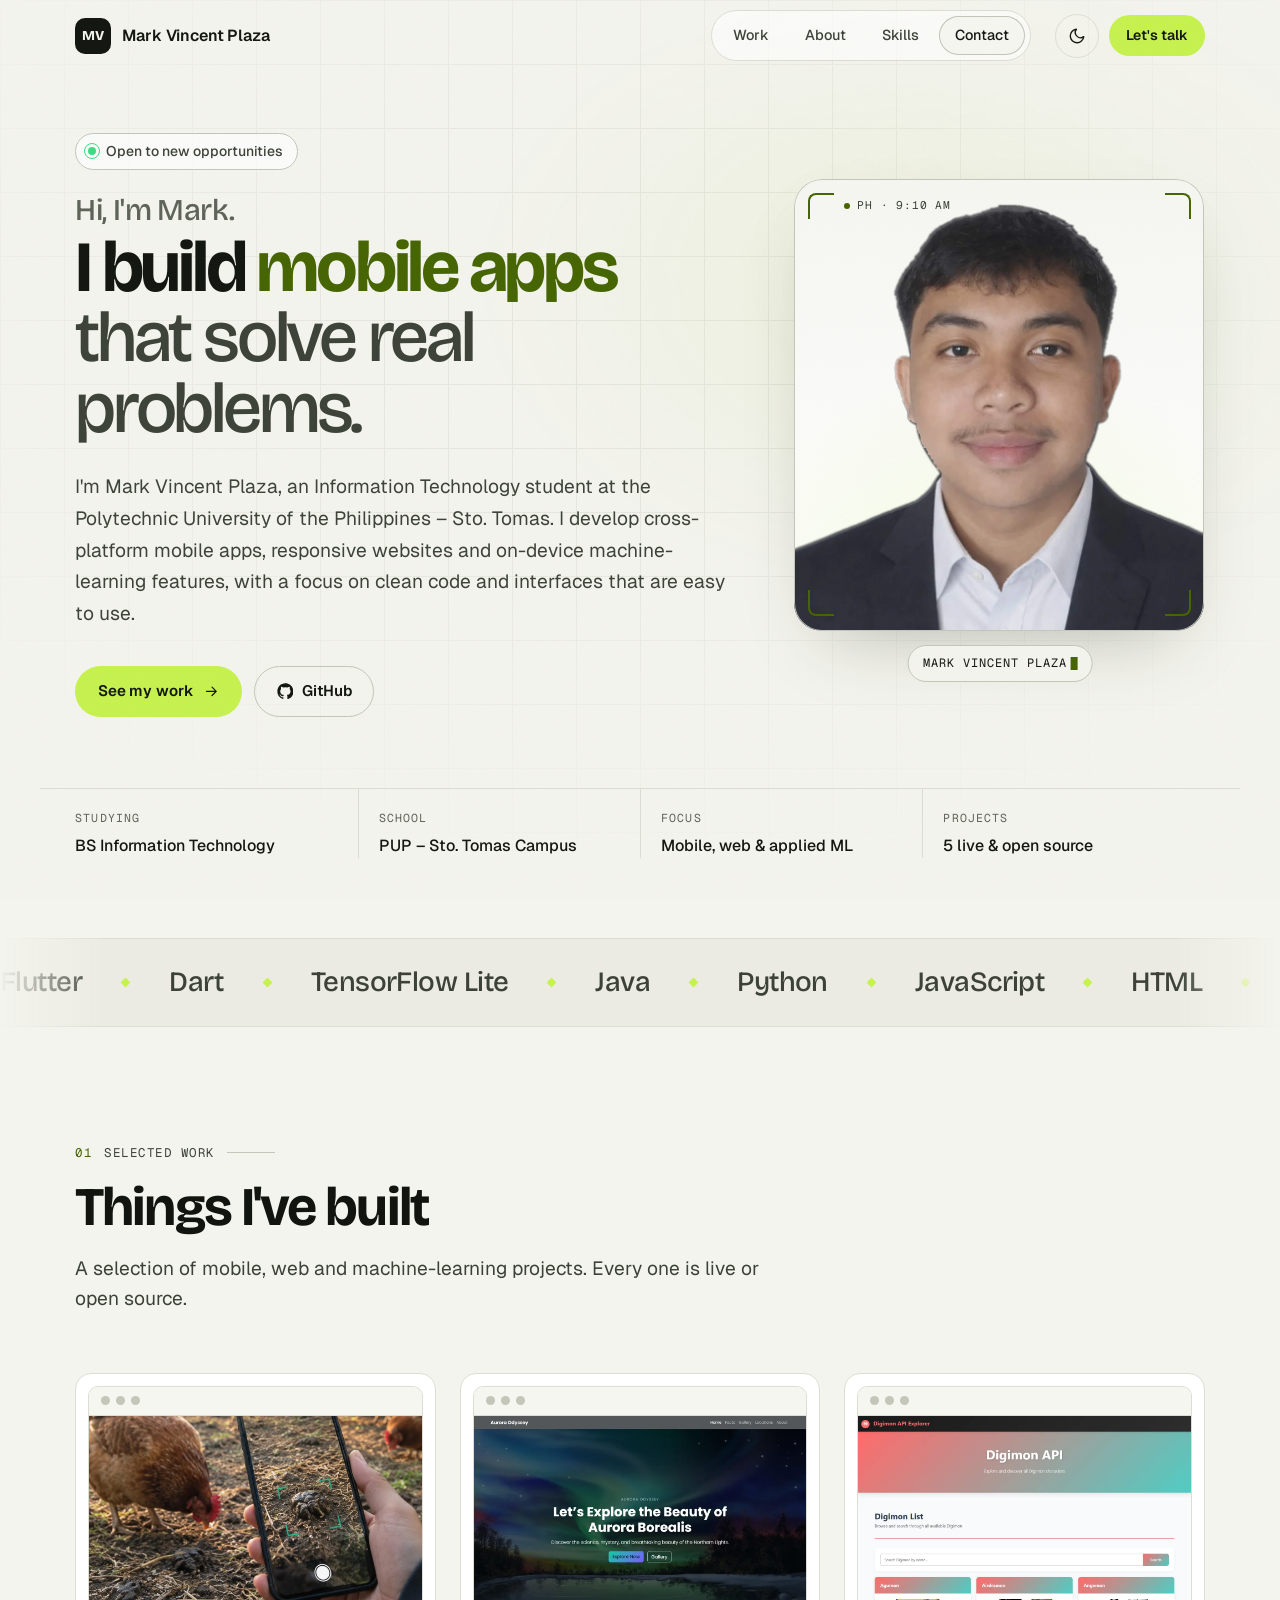
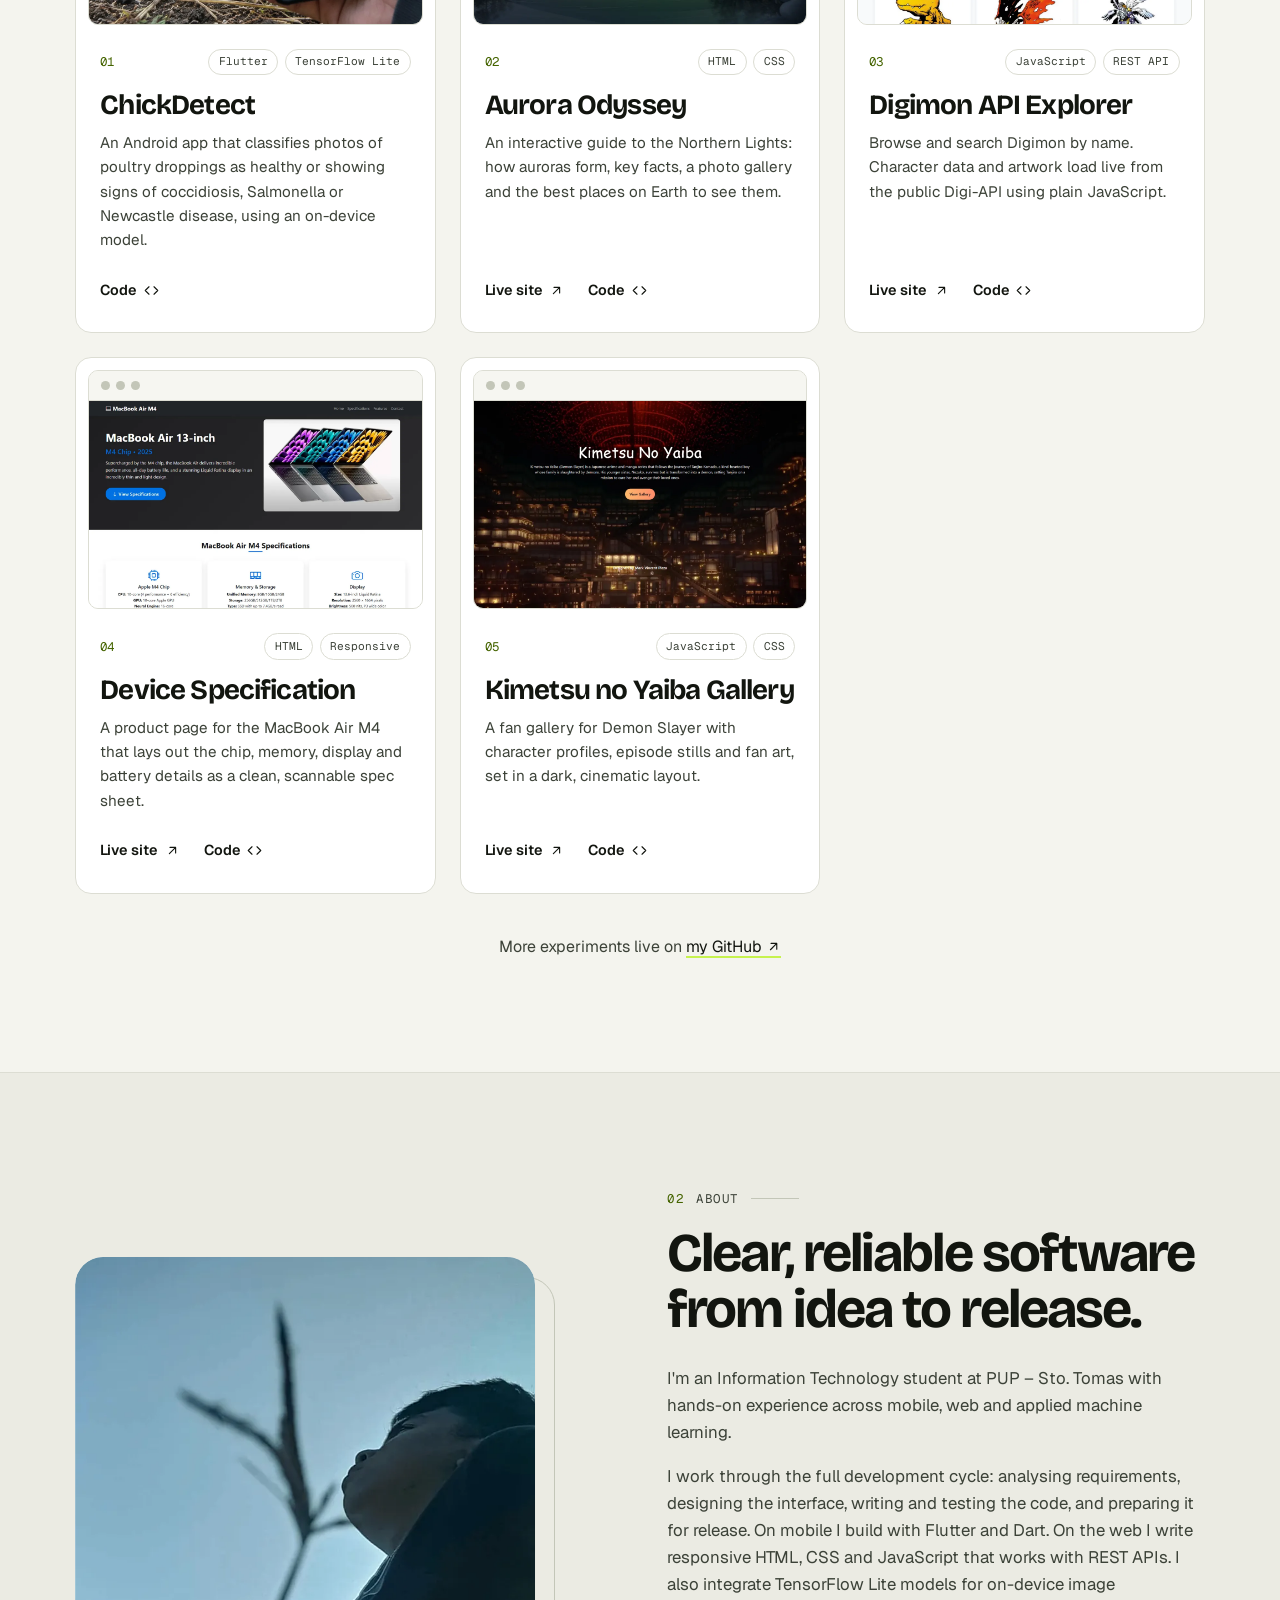
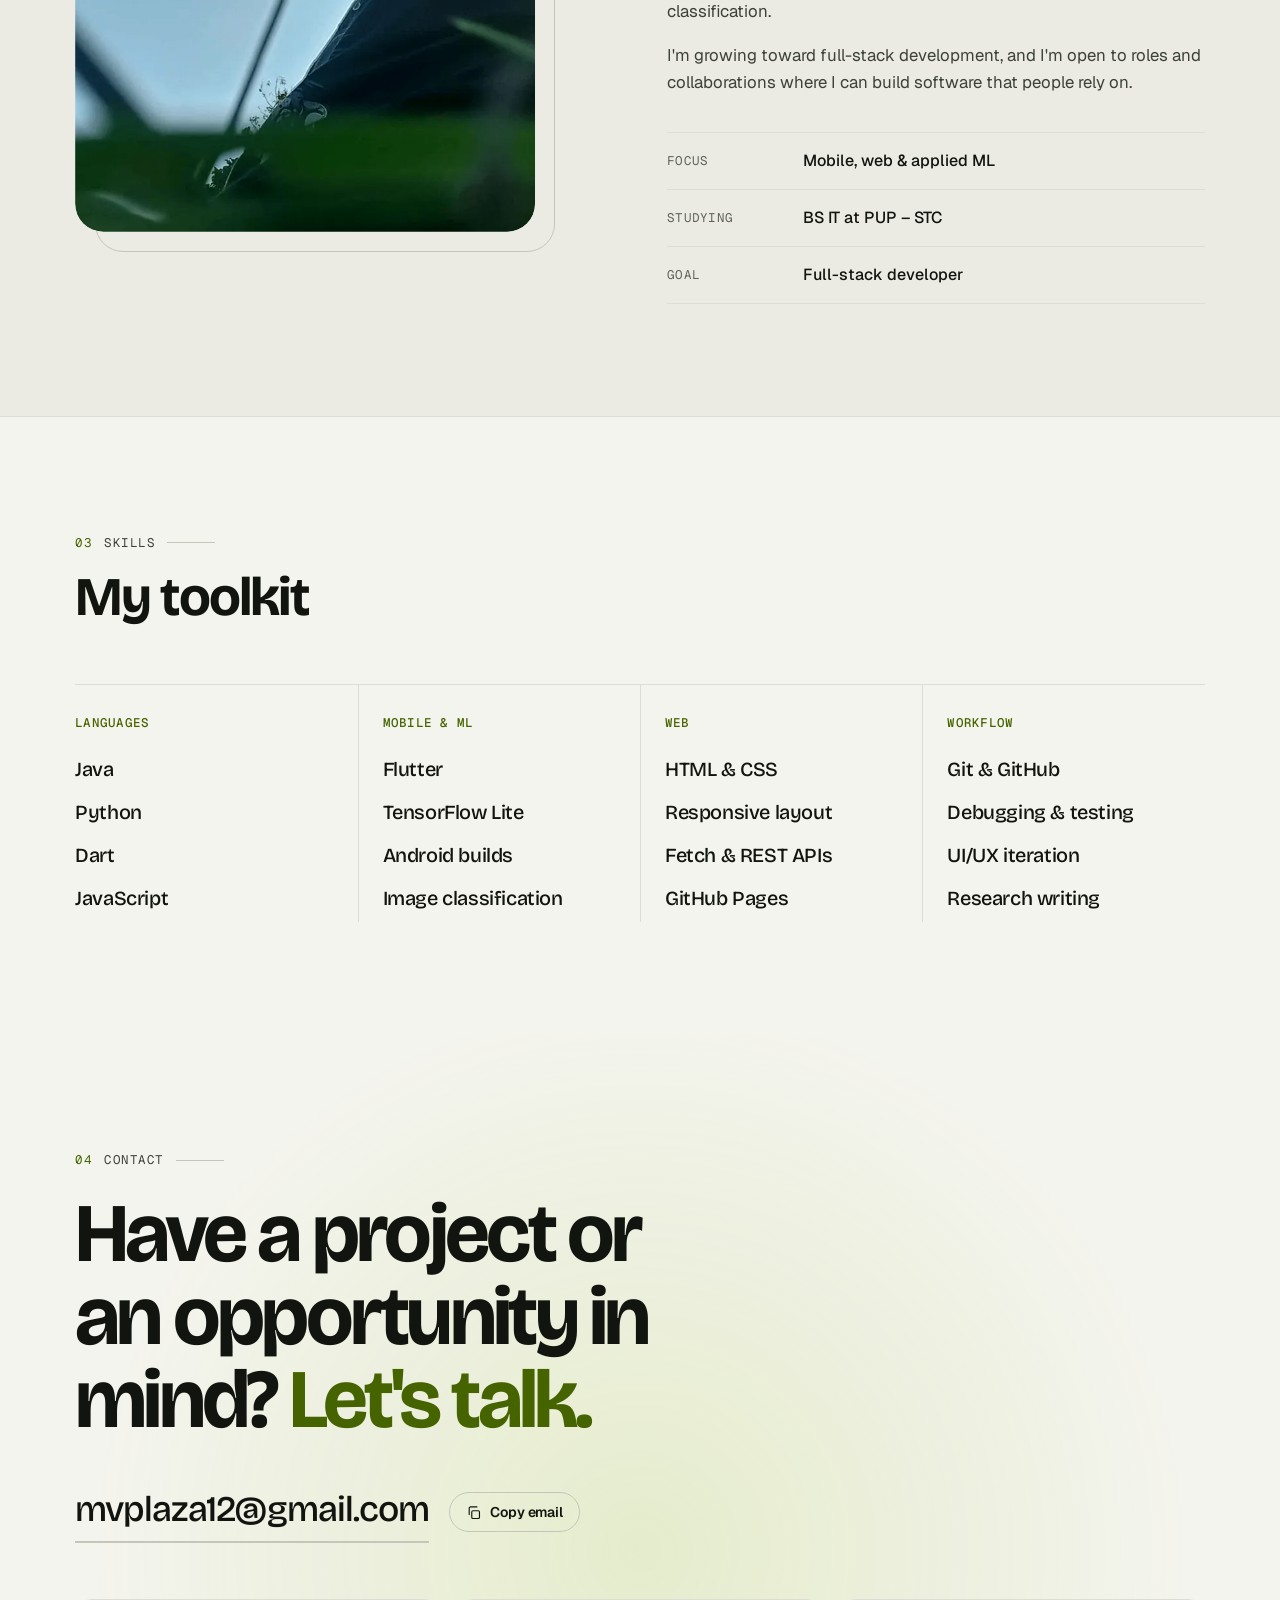
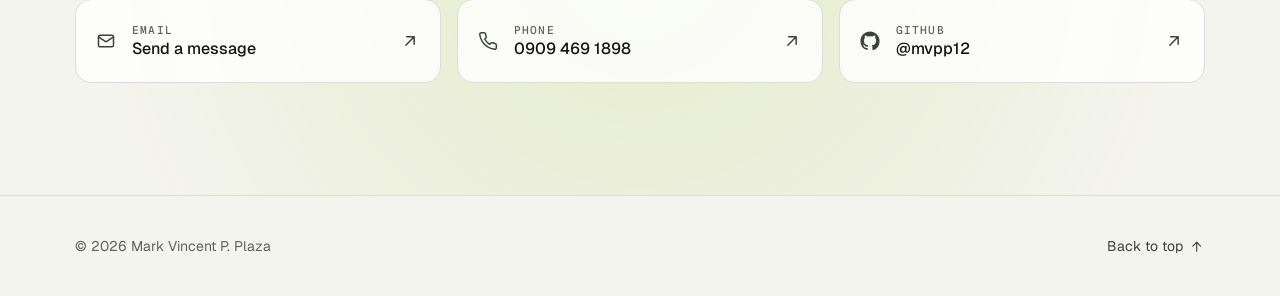
==== index.html @ 5b4738ba "Redesign portfolio: new layout, viewfinder portrait, project screenshots - Rebuild the page without " ====
<!DOCTYPE html>
<html lang="en" data-theme="dark">
<head>
    <meta charset="UTF-8">
    <meta name="viewport" content="width=device-width, initial-scale=1.0">
    <title>Mark Vincent Plaza — IT Student &amp; Developer</title>
    <meta name="description" content="Mark Vincent P. Plaza is an IT student at PUP Sto. Tomas building mobile apps, websites and on-device machine learning tools. See his projects and get in touch.">
    <meta name="theme-color" content="#0c0e0c">
    <link rel="icon" href="assets/favicon.svg" type="image/svg+xml">

    <meta property="og:type" content="website">
    <meta property="og:url" content="https://mvpp12.github.io/">
    <meta property="og:title" content="Mark Vincent Plaza — IT Student &amp; Developer">
    <meta property="og:description" content="IT student developing cross-platform mobile apps, responsive websites and on-device machine-learning features.">
    <meta property="og:image" content="https://mvpp12.github.io/assets/img/og.jpg">
    <meta name="twitter:card" content="summary_large_image">

    <script>
        // Set the theme before first paint so there is no flash.
        (function () {
            var t = null;
            try { t = localStorage.getItem('theme'); } catch (e) {}
            if (!t) t = window.matchMedia('(prefers-color-scheme: light)').matches ? 'light' : 'dark';
            document.documentElement.setAttribute('data-theme', t);
            document.documentElement.classList.add('js');
        })();
    </script>

    <link rel="preconnect" href="https://fonts.googleapis.com">
    <link rel="preconnect" href="https://fonts.gstatic.com" crossorigin>
    <link href="https://fonts.googleapis.com/css2?family=Bricolage+Grotesque:opsz,wght@12..96,500;12..96,700;12..96,800&family=Geist:wght@400;500;600&family=Geist+Mono:wght@400;500&display=swap" rel="stylesheet">
    <link rel="stylesheet" href="styles.css">
</head>
<body>

    <svg width="0" height="0" style="position:absolute" aria-hidden="true">
        <defs>
            <symbol id="i-arrow-ur" viewBox="0 0 24 24"><path d="M7 17 17 7M8 7h9v9"/></symbol>
            <symbol id="i-arrow-r" viewBox="0 0 24 24"><path d="M5 12h14M13 6l6 6-6 6"/></symbol>
            <symbol id="i-arrow-up" viewBox="0 0 24 24"><path d="M12 19V5M6 11l6-6 6 6"/></symbol>
            <symbol id="i-mail" viewBox="0 0 24 24"><rect x="3" y="5" width="18" height="14" rx="2"/><path d="m3 7 9 6 9-6"/></symbol>
            <symbol id="i-phone" viewBox="0 0 24 24"><path d="M22 16.9v3a2 2 0 0 1-2.2 2 19.8 19.8 0 0 1-8.6-3.1 19.5 19.5 0 0 1-6-6A19.8 19.8 0 0 1 2.1 4.2 2 2 0 0 1 4.1 2h3a2 2 0 0 1 2 1.7c.1 1 .4 1.9.7 2.8a2 2 0 0 1-.5 2.1L8.1 9.9a16 16 0 0 0 6 6l1.3-1.3a2 2 0 0 1 2.1-.4c.9.3 1.8.6 2.8.7a2 2 0 0 1 1.7 2z"/></symbol>
            <symbol id="i-pin" viewBox="0 0 24 24"><path d="M12 21s-7-6.2-7-11a7 7 0 0 1 14 0c0 4.8-7 11-7 11z"/><circle cx="12" cy="10" r="2.5"/></symbol>
            <symbol id="i-copy" viewBox="0 0 24 24"><rect x="9" y="9" width="12" height="12" rx="2"/><path d="M5 15V5a2 2 0 0 1 2-2h10"/></symbol>
            <symbol id="i-check" viewBox="0 0 24 24"><path d="m5 12 5 5 9-10"/></symbol>
            <symbol id="i-sun" viewBox="0 0 24 24"><circle cx="12" cy="12" r="4"/><path d="M12 2v2M12 20v2M4.9 4.9l1.4 1.4M17.7 17.7l1.4 1.4M2 12h2M20 12h2M4.9 19.1l1.4-1.4M17.7 6.3l1.4-1.4"/></symbol>
            <symbol id="i-moon" viewBox="0 0 24 24"><path d="M21 12.8A9 9 0 1 1 11.2 3a7 7 0 0 0 9.8 9.8z"/></symbol>
            <symbol id="i-code" viewBox="0 0 24 24"><path d="m8 6-6 6 6 6M16 6l6 6-6 6"/></symbol>
            <symbol id="i-github" viewBox="0 0 24 24"><path fill="currentColor" stroke="none" d="M12 .5C5.65.5.5 5.65.5 12a11.5 11.5 0 0 0 7.86 10.92c.58.1.79-.25.79-.56v-2c-3.2.7-3.87-1.37-3.87-1.37-.52-1.33-1.28-1.69-1.28-1.69-1.04-.71.08-.7.08-.7 1.15.08 1.76 1.19 1.76 1.19 1.03 1.76 2.69 1.25 3.35.96.1-.75.4-1.25.73-1.54-2.55-.29-5.24-1.28-5.24-5.68 0-1.26.45-2.28 1.19-3.09-.12-.29-.52-1.46.11-3.05 0 0 .97-.31 3.17 1.18a11 11 0 0 1 5.77 0c2.2-1.49 3.17-1.18 3.17-1.18.63 1.59.23 2.76.11 3.05.74.81 1.19 1.83 1.19 3.09 0 4.41-2.69 5.39-5.25 5.67.41.36.78 1.06.78 2.14v3.17c0 .31.21.67.8.56A11.5 11.5 0 0 0 23.5 12C23.5 5.65 18.35.5 12 .5Z"/></symbol>
        </defs>
    </svg>

    <a class="skip-link" href="#main">Skip to content</a>
    <div class="scroll-progress" aria-hidden="true"></div>

    <header class="nav" id="nav">
        <div class="nav__inner">
            <a class="brand" href="#top" aria-label="Mark Vincent Plaza, back to top">
                <span class="brand__mark">MV</span>
                <span class="brand__name">Mark Vincent Plaza</span>
            </a>

            <nav class="nav__links" aria-label="Primary">
                <a href="#work" data-nav>Work</a>
                <a href="#about" data-nav>About</a>
                <a href="#skills" data-nav>Skills</a>
                <a href="#contact" data-nav>Contact</a>
            </nav>

            <div class="nav__actions">
                <button class="icon-btn" id="theme-toggle" type="button" aria-label="Switch to light theme">
                    <svg class="ic ic--sun"><use href="#i-sun"/></svg>
                    <svg class="ic ic--moon"><use href="#i-moon"/></svg>
                </button>
                <a class="btn btn--small btn--accent nav__cta" href="#contact">Let's talk</a>
                <button class="icon-btn menu-btn" id="menu-btn" type="button" aria-label="Open menu" aria-expanded="false" aria-controls="mobile-menu">
                    <span class="menu-btn__bar"></span>
                    <span class="menu-btn__bar"></span>
                </button>
            </div>
        </div>
    </header>

    <div class="mobile-menu" id="mobile-menu" hidden>
        <nav aria-label="Mobile">
            <a href="#work"><span>01</span>Work</a>
            <a href="#about"><span>02</span>About</a>
            <a href="#skills"><span>03</span>Skills</a>
            <a href="#contact"><span>04</span>Contact</a>
        </nav>
        <a class="mobile-menu__mail" href="mailto:mvplaza12@gmail.com">mvplaza12@gmail.com</a>
    </div>

    <main id="main">

        <!-- HERO -->
        <section class="hero" id="top">
            <div class="container hero__grid">
                <div class="hero__copy">
                    <p class="status reveal">
                        <span class="status__dot" aria-hidden="true"></span>
                        Open to new opportunities
                    </p>

                    <h1 class="hero__title reveal">
                        <span class="hero__hello">Hi, I'm Mark.</span>
                        I build
                        <span class="rotator">
                            <span class="rotator__word is-active">mobile apps</span>
                            <span class="rotator__word" aria-hidden="true">websites</span>
                            <span class="rotator__word" aria-hidden="true">on-device&nbsp;ML</span>
                        </span>
                        <span class="hero__tail">that solve real problems.</span>
                    </h1>

                    <p class="hero__lead reveal">
                        I'm Mark Vincent Plaza, an Information Technology student at the Polytechnic University of the
                        Philippines – Sto. Tomas. I develop cross-platform mobile apps, responsive websites and on-device
                        machine-learning features, with a focus on clean code and interfaces that are easy to use.
                    </p>

                    <div class="hero__ctas reveal">
                        <a class="btn btn--accent" href="#work">
                            See my work
                            <svg class="ic"><use href="#i-arrow-r"/></svg>
                        </a>
                        <a class="btn btn--ghost" href="https://github.com/mvpp12" target="_blank" rel="noopener">
                            <svg class="ic"><use href="#i-github"/></svg>
                            GitHub
                        </a>
                    </div>
                </div>

                <figure class="stage" id="stage">
                    <div class="viewfinder">
                        <div class="viewfinder__reveal">
                            <img src="assets/img/portrait-cutout.webp" width="900" height="979"
                                 alt="Portrait of Mark Vincent Plaza in a dark suit" fetchpriority="high">
                        </div>
                        <span class="viewfinder__scan" aria-hidden="true"></span>
                        <span class="viewfinder__hud" aria-hidden="true"><i></i>PH · <time id="local-time">--:--</time></span>
                    </div>
                    <span class="bracket bracket--tl" aria-hidden="true"></span>
                    <span class="bracket bracket--tr" aria-hidden="true"></span>
                    <span class="bracket bracket--bl" aria-hidden="true"></span>
                    <span class="bracket bracket--br" aria-hidden="true"></span>
                    <figcaption class="viewfinder__label">
                        <span class="viewfinder__name">Mark Vincent Plaza</span><i aria-hidden="true"></i>
                    </figcaption>
                </figure>
            </div>

            <dl class="container hero__facts reveal">
                <div><dt>Studying</dt><dd>BS Information Technology</dd></div>
                <div><dt>School</dt><dd>PUP – Sto. Tomas Campus</dd></div>
                <div><dt>Focus</dt><dd>Mobile, web &amp; applied ML</dd></div>
                <div><dt>Projects</dt><dd>5 live &amp; open source</dd></div>
            </dl>
        </section>

        <!-- MARQUEE -->
        <div class="marquee" role="region" aria-label="Technologies I work with">
            <div class="marquee__track">
                <ul>
                    <li>Flutter</li><li>Dart</li><li>TensorFlow Lite</li><li>Java</li><li>Python</li>
                    <li>JavaScript</li><li>HTML</li><li>CSS</li><li>REST APIs</li><li>Git</li><li>Android</li>
                </ul>
                <ul aria-hidden="true">
                    <li>Flutter</li><li>Dart</li><li>TensorFlow Lite</li><li>Java</li><li>Python</li>
                    <li>JavaScript</li><li>HTML</li><li>CSS</li><li>REST APIs</li><li>Git</li><li>Android</li>
                </ul>
            </div>
        </div>

        <!-- WORK -->
        <section class="section" id="work">
            <div class="container">
                <header class="section__head reveal">
                    <p class="eyebrow"><span>01</span> Selected work</p>
                    <h2 class="section__title">Things I've built</h2>
                    <p class="section__sub">A selection of mobile, web and machine-learning projects. Every one is live or open source.</p>
                </header>

                <div class="projects">
                    <article class="project reveal spotlight">
                        <a class="project__media" href="https://github.com/mvpp12/ChickDetect" target="_blank" rel="noopener" tabindex="-1" aria-hidden="true">
                            <span class="browser-bar"><i></i><i></i><i></i></span>
                            <img src="assets/img/chickdetect.webp" width="1200" height="750" loading="lazy" alt="">
                        </a>
                        <div class="project__body">
                            <div class="project__top">
                                <span class="project__num">01</span>
                                <ul class="tags tags--quiet"><li>Flutter</li><li>TensorFlow Lite</li></ul>
                            </div>
                            <h3 class="project__title">ChickDetect</h3>
                            <p>An Android app that classifies photos of poultry droppings as healthy or showing signs of coccidiosis, Salmonella or Newcastle disease, using an on-device model.</p>
                            <div class="project__links">
                                <a href="https://github.com/mvpp12/ChickDetect" target="_blank" rel="noopener">Code <svg class="ic"><use href="#i-code"/></svg></a>
                            </div>
                        </div>
                    </article>

                    <article class="project reveal spotlight">
                        <a class="project__media" href="https://mvpp12.github.io/Northern-Lights.github.io/" target="_blank" rel="noopener" tabindex="-1" aria-hidden="true">
                            <span class="browser-bar"><i></i><i></i><i></i></span>
                            <img src="assets/img/aurora.webp" width="1200" height="750" loading="lazy" alt="">
                        </a>
                        <div class="project__body">
                            <div class="project__top">
                                <span class="project__num">02</span>
                                <ul class="tags tags--quiet"><li>HTML</li><li>CSS</li></ul>
                            </div>
                            <h3 class="project__title">Aurora Odyssey</h3>
                            <p>An interactive guide to the Northern Lights: how auroras form, key facts, a photo gallery and the best places on Earth to see them.</p>
                            <div class="project__links">
                                <a href="https://mvpp12.github.io/Northern-Lights.github.io/" target="_blank" rel="noopener">Live site <svg class="ic"><use href="#i-arrow-ur"/></svg></a>
                                <a href="https://github.com/mvpp12/Northern-Lights.github.io" target="_blank" rel="noopener">Code <svg class="ic"><use href="#i-code"/></svg></a>
                            </div>
                        </div>
                    </article>

                    <article class="project reveal spotlight">
                        <a class="project__media" href="https://mvpp12.github.io/DigimonAPI/" target="_blank" rel="noopener" tabindex="-1" aria-hidden="true">
                            <span class="browser-bar"><i></i><i></i><i></i></span>
                            <img src="assets/img/digimon.webp" width="1200" height="750" loading="lazy" alt="">
                        </a>
                        <div class="project__body">
                            <div class="project__top">
                                <span class="project__num">03</span>
                                <ul class="tags tags--quiet"><li>JavaScript</li><li>REST API</li></ul>
                            </div>
                            <h3 class="project__title">Digimon API Explorer</h3>
                            <p>Browse and search Digimon by name. Character data and artwork load live from the public Digi-API using plain JavaScript.</p>
                            <div class="project__links">
                                <a href="https://mvpp12.github.io/DigimonAPI/" target="_blank" rel="noopener">Live site <svg class="ic"><use href="#i-arrow-ur"/></svg></a>
                                <a href="https://github.com/mvpp12/DigimonAPI" target="_blank" rel="noopener">Code <svg class="ic"><use href="#i-code"/></svg></a>
                            </div>
                        </div>
                    </article>

                    <article class="project reveal spotlight">
                        <a class="project__media" href="https://mvpp12.github.io/Device-Specification.github.io/" target="_blank" rel="noopener" tabindex="-1" aria-hidden="true">
                            <span class="browser-bar"><i></i><i></i><i></i></span>
                            <img src="assets/img/device.webp" width="1200" height="750" loading="lazy" alt="">
                        </a>
                        <div class="project__body">
                            <div class="project__top">
                                <span class="project__num">04</span>
                                <ul class="tags tags--quiet"><li>HTML</li><li>Responsive</li></ul>
                            </div>
                            <h3 class="project__title">Device Specification</h3>
                            <p>A product page for the MacBook Air M4 that lays out the chip, memory, display and battery details as a clean, scannable spec sheet.</p>
                            <div class="project__links">
                                <a href="https://mvpp12.github.io/Device-Specification.github.io/" target="_blank" rel="noopener">Live site <svg class="ic"><use href="#i-arrow-ur"/></svg></a>
                                <a href="https://github.com/mvpp12/Device-Specification.github.io" target="_blank" rel="noopener">Code <svg class="ic"><use href="#i-code"/></svg></a>
                            </div>
                        </div>
                    </article>

                    <article class="project reveal spotlight">
                        <a class="project__media" href="https://mvpp12.github.io/Kimetsu-No-Yoiba-Gallery/" target="_blank" rel="noopener" tabindex="-1" aria-hidden="true">
                            <span class="browser-bar"><i></i><i></i><i></i></span>
                            <img src="assets/img/kimetsu.webp" width="1200" height="750" loading="lazy" alt="">
                        </a>
                        <div class="project__body">
                            <div class="project__top">
                                <span class="project__num">05</span>
                                <ul class="tags tags--quiet"><li>JavaScript</li><li>CSS</li></ul>
                            </div>
                            <h3 class="project__title">Kimetsu no Yaiba Gallery</h3>
                            <p>A fan gallery for Demon Slayer with character profiles, episode stills and fan art, set in a dark, cinematic layout.</p>
                            <div class="project__links">
                                <a href="https://mvpp12.github.io/Kimetsu-No-Yoiba-Gallery/" target="_blank" rel="noopener">Live site <svg class="ic"><use href="#i-arrow-ur"/></svg></a>
                                <a href="https://github.com/mvpp12/Kimetsu-No-Yoiba-Gallery" target="_blank" rel="noopener">Code <svg class="ic"><use href="#i-code"/></svg></a>
                            </div>
                        </div>
                    </article>
                </div>

                <p class="more reveal">
                    More experiments live on
                    <a class="inline-link" href="https://github.com/mvpp12?tab=repositories" target="_blank" rel="noopener">my GitHub <svg class="ic"><use href="#i-arrow-ur"/></svg></a>
                </p>
            </div>
        </section>

        <!-- ABOUT -->
        <section class="section section--alt" id="about">
            <div class="container about">
                <div class="about__media reveal">
                    <figure class="photo">
                        <img src="assets/img/outdoors.webp" width="1400" height="1050" loading="lazy"
                             alt="Mark looking up at the sky from a grassy field, shot from a low angle">
                    </figure>
                </div>

                <div class="about__copy">
                    <header class="section__head reveal">
                        <p class="eyebrow"><span>02</span> About</p>
                        <h2 class="section__title">Clear, reliable software from idea to release.</h2>
                    </header>
                    <div class="prose reveal">
                        <p>
                            I'm an Information Technology student at PUP – Sto. Tomas with hands-on experience across
                            mobile, web and applied machine learning.
                        </p>
                        <p>
                            I work through the full development cycle: analysing requirements, designing the interface,
                            writing and testing the code, and preparing it for release. On mobile I build with Flutter and
                            Dart. On the web I write responsive HTML, CSS and JavaScript that works with REST APIs. I also
                            integrate TensorFlow Lite models for on-device image classification.
                        </p>
                        <p>
                            I'm growing toward full-stack development, and I'm open to roles and collaborations where I
                            can build software that people rely on.
                        </p>
                    </div>

                    <ul class="now reveal">
                        <li>
                            <span class="now__k">Focus</span>
                            <span class="now__v">Mobile, web &amp; applied ML</span>
                        </li>
                        <li>
                            <span class="now__k">Studying</span>
                            <span class="now__v">BS IT at PUP – STC</span>
                        </li>
                        <li>
                            <span class="now__k">Goal</span>
                            <span class="now__v">Full-stack developer</span>
                        </li>
                    </ul>
                </div>
            </div>
        </section>

        <!-- SKILLS -->
        <section class="section" id="skills">
            <div class="container">
                <header class="section__head reveal">
                    <p class="eyebrow"><span>03</span> Skills</p>
                    <h2 class="section__title">My toolkit</h2>
                </header>

                <div class="skills">
                    <div class="skill reveal">
                        <h3>Languages</h3>
                        <ul><li>Java</li><li>Python</li><li>Dart</li><li>JavaScript</li></ul>
                    </div>
                    <div class="skill reveal">
                        <h3>Mobile &amp; ML</h3>
                        <ul><li>Flutter</li><li>TensorFlow Lite</li><li>Android builds</li><li>Image classification</li></ul>
                    </div>
                    <div class="skill reveal">
                        <h3>Web</h3>
                        <ul><li>HTML &amp; CSS</li><li>Responsive layout</li><li>Fetch &amp; REST APIs</li><li>GitHub Pages</li></ul>
                    </div>
                    <div class="skill reveal">
                        <h3>Workflow</h3>
                        <ul><li>Git &amp; GitHub</li><li>Debugging &amp; testing</li><li>UI/UX iteration</li><li>Research writing</li></ul>
                    </div>
                </div>
            </div>
        </section>

        <!-- CONTACT -->
        <section class="section contact" id="contact">
            <div class="container">
                <p class="eyebrow reveal"><span>04</span> Contact</p>
                <h2 class="contact__title reveal">Have a project or an opportunity in mind? <em>Let's talk.</em></h2>

                <div class="contact__mail reveal">
                    <a class="contact__email" href="mailto:mvplaza12@gmail.com">mvplaza12@gmail.com</a>
                    <button class="btn btn--ghost btn--small copy-btn" type="button" data-copy="mvplaza12@gmail.com">
                        <svg class="ic ic--copy"><use href="#i-copy"/></svg>
                        <svg class="ic ic--check"><use href="#i-check"/></svg>
                        <span class="copy-btn__label" aria-live="polite">Copy email</span>
                    </button>
                </div>

                <ul class="contact__list reveal">
                    <li>
                        <a href="mailto:mvplaza12@gmail.com">
                            <svg class="ic"><use href="#i-mail"/></svg>
                            <span><small>Email</small>Send a message</span>
                            <svg class="ic contact__arrow"><use href="#i-arrow-ur"/></svg>
                        </a>
                    </li>
                    <li>
                        <a href="tel:+639094691898">
                            <svg class="ic"><use href="#i-phone"/></svg>
                            <span><small>Phone</small>0909 469 1898</span>
                            <svg class="ic contact__arrow"><use href="#i-arrow-ur"/></svg>
                        </a>
                    </li>
                    <li>
                        <a href="https://github.com/mvpp12" target="_blank" rel="noopener">
                            <svg class="ic"><use href="#i-github"/></svg>
                            <span><small>GitHub</small>@mvpp12</span>
                            <svg class="ic contact__arrow"><use href="#i-arrow-ur"/></svg>
                        </a>
                    </li>
                </ul>
            </div>
        </section>
    </main>

    <footer class="footer">
        <div class="container footer__inner">
            <p>© <span id="year">2026</span> Mark Vincent P. Plaza</p>
            <a class="footer__top" href="#top">
                Back to top
                <svg class="ic"><use href="#i-arrow-up"/></svg>
            </a>
        </div>
    </footer>

    <script src="script.js"></script>
</body>
</html>
---- styles.css ----
/* =========================================================
   Mark Vincent Plaza — portfolio
   Tokens first, then layout, then components.
   ========================================================= */

:root {
    /* Type */
    --font-display: "Bricolage Grotesque", ui-sans-serif, system-ui, sans-serif;
    --font-body: "Geist", ui-sans-serif, system-ui, -apple-system, "Segoe UI", sans-serif;
    --font-mono: "Geist Mono", ui-monospace, "SFMono-Regular", Consolas, monospace;

    --fs-display: clamp(2.5rem, 1.3rem + 4vw, 4.6rem);
    --fs-h2: clamp(2rem, 1.3rem + 2.8vw, 3.4rem);
    --fs-h3: clamp(1.35rem, 1.1rem + 0.8vw, 1.75rem);
    --fs-lead: clamp(1.05rem, 0.98rem + 0.3vw, 1.2rem);
    --fs-body: 1rem;
    --fs-small: 0.875rem;
    --fs-mono: 0.78rem;

    /* Space */
    --gutter: clamp(1rem, 0.6rem + 2vw, 2.5rem);
    --section-y: clamp(4.5rem, 3rem + 5vw, 7.5rem);
    --max: 1200px;

    /* Radius — varies by role */
    --r-xs: 6px;      /* small controls */
    --r-sm: 10px;     /* thumbnails, rows */
    --r-md: 16px;     /* cards */
    --r-lg: 28px;     /* hero media, feature */
    --r-pill: 999px;

    --ease: cubic-bezier(0.22, 1, 0.36, 1);
    --nav-h: 72px;
}

/* Dark is the default theme */
:root,
[data-theme="dark"] {
    color-scheme: dark;
    --bg: #0b0d0b;
    --bg-alt: #101310;
    --surface: #151915;
    --surface-2: #1c211c;
    --line: #262b25;
    --line-strong: #394036;
    --text: #eef0ea;
    --text-2: #b6bcb1;
    --muted: #8c9388;
    --accent: #c6f24e;
    --accent-ink: #0b0d0b;
    --accent-text: #c6f24e;
    --accent-soft: rgba(198, 242, 78, 0.12);
    --glow: rgba(198, 242, 78, 0.10);
    --shadow-lg: 0 30px 80px -30px rgba(0, 0, 0, 0.7);
    --nav-bg: rgba(11, 13, 11, 0.72);
    --img-dim: 0.92;
}

[data-theme="light"] {
    color-scheme: light;
    --bg: #f4f4ee;
    --bg-alt: #ebebe3;
    --surface: #ffffff;
    --surface-2: #f6f6f1;
    --line: #dcddd3;
    --line-strong: #c3c6b8;
    --text: #12150f;
    --text-2: #3c4238;
    --muted: #5d6358;
    --accent: #c6f24e;
    --accent-ink: #12150f;
    --accent-text: #456400;
    --accent-soft: rgba(110, 150, 0, 0.12);
    --glow: rgba(140, 190, 0, 0.14);
    --shadow-lg: 0 30px 70px -35px rgba(40, 50, 20, 0.35);
    --nav-bg: rgba(244, 244, 238, 0.78);
    --img-dim: 1;
}

/* ---------- Base ---------- */

*,
*::before,
*::after { box-sizing: border-box; }

html {
    scroll-behavior: smooth;
    scroll-padding-top: calc(var(--nav-h) + 12px);
    -webkit-text-size-adjust: 100%;
}

body {
    margin: 0;
    background: var(--bg);
    color: var(--text);
    font-family: var(--font-body);
    font-size: var(--fs-body);
    line-height: 1.6;
    -webkit-font-smoothing: antialiased;
    -moz-osx-font-smoothing: grayscale;
    overflow-x: hidden;
    transition: background-color 0.4s var(--ease), color 0.4s var(--ease);
}

/* Subtle film grain so large dark areas don't band */
body::before {
    content: "";
    position: fixed;
    inset: 0;
    z-index: 100;
    pointer-events: none;
    opacity: 0.035;
    background-image: url("data:image/svg+xml,%3Csvg xmlns='http://www.w3.org/2000/svg' width='160' height='160'%3E%3Cfilter id='n'%3E%3CfeTurbulence type='fractalNoise' baseFrequency='.9' numOctaves='3' stitchTiles='stitch'/%3E%3C/filter%3E%3Crect width='100%25' height='100%25' filter='url(%23n)'/%3E%3C/svg%3E");
}

img { display: block; max-width: 100%; height: auto; }
a { color: inherit; text-decoration: none; }
ul { margin: 0; padding: 0; list-style: none; }
h1, h2, h3, p, figure, dl, dd { margin: 0; }
button { font: inherit; color: inherit; background: none; border: 0; cursor: pointer; }

::selection { background: var(--accent); color: var(--accent-ink); }

:focus-visible {
    outline: 2px solid var(--accent);
    outline-offset: 3px;
    border-radius: var(--r-xs);
}

.ic {
    width: 1.1em;
    height: 1.1em;
    flex: none;
    fill: none;
    stroke: currentColor;
    stroke-width: 1.8;
    stroke-linecap: round;
    stroke-linejoin: round;
}

.container {
    width: 100%;
    max-width: var(--max);
    margin-inline: auto;
    padding-inline: var(--gutter);
}

.skip-link {
    position: absolute;
    left: 1rem;
    top: -100px;
    z-index: 200;
    padding: 0.75rem 1rem;
    background: var(--accent);
    color: var(--accent-ink);
    border-radius: var(--r-xs);
    font-weight: 600;
}
.skip-link:focus { top: 1rem; }

/* ---------- Scroll progress ---------- */

.scroll-progress {
    position: fixed;
    top: 0;
    left: 0;
    right: 0;
    height: 2px;
    z-index: 60;
    background: var(--accent);
    transform-origin: 0 50%;
    transform: scaleX(var(--progress, 0));
}

/* ---------- Buttons ---------- */

.btn {
    display: inline-flex;
    align-items: center;
    justify-content: center;
    gap: 0.55rem;
    min-height: 48px;
    padding: 0.8rem 1.35rem;
    border-radius: var(--r-pill);
    font-weight: 600;
    font-size: 0.95rem;
    letter-spacing: -0.005em;
    border: 1px solid transparent;
    transition: transform 0.3s var(--ease), background-color 0.25s, border-color 0.25s, color 0.25s, box-shadow 0.3s;
    white-space: nowrap;
}
.btn:active { transform: scale(0.97); }

.btn--accent {
    background: var(--accent);
    color: var(--accent-ink);
}
.btn--accent:hover {
    box-shadow: 0 10px 30px -10px var(--accent);
    transform: translateY(-2px);
}
.btn--accent .ic { transition: transform 0.3s var(--ease); }
.btn--accent:hover .ic { transform: translateX(3px); }

.btn--ghost {
    border-color: var(--line-strong);
    color: var(--text);
}
.btn--ghost:hover {
    border-color: var(--text);
    background: var(--surface);
}

.btn--small {
    min-height: 40px;
    padding: 0.5rem 1rem;
    font-size: 0.875rem;
}

.icon-btn {
    display: grid;
    place-items: center;
    width: 44px;
    height: 44px;
    border-radius: var(--r-pill);
    border: 1px solid var(--line);
    color: var(--text);
    transition: border-color 0.25s, background-color 0.25s;
}
.icon-btn:hover { border-color: var(--line-strong); background: var(--surface); }
.icon-btn .ic { width: 18px; height: 18px; }

.inline-link {
    color: var(--text);
    background-image: linear-gradient(var(--accent), var(--accent));
    background-size: 100% 2px;
    background-position: 0 100%;
    background-repeat: no-repeat;
    padding-bottom: 1px;
    transition: background-size 0.35s var(--ease), color 0.25s;
}
.inline-link:hover {
    background-size: 100% 100%;
    color: var(--accent-ink);
}
.inline-link .ic { display: inline; vertical-align: -0.15em; width: 0.95em; height: 0.95em; }

/* ---------- Nav ---------- */

.nav {
    position: fixed;
    inset: 0 0 auto 0;
    z-index: 50;
    height: var(--nav-h);
    transition: transform 0.45s var(--ease), background-color 0.3s, border-color 0.3s;
    border-bottom: 1px solid transparent;
}
.nav.is-scrolled {
    background: var(--nav-bg);
    backdrop-filter: saturate(160%) blur(14px);
    -webkit-backdrop-filter: saturate(160%) blur(14px);
    border-bottom-color: var(--line);
}
.nav.is-hidden { transform: translateY(-100%); }

.nav__inner {
    height: 100%;
    max-width: var(--max);
    margin-inline: auto;
    padding-inline: var(--gutter);
    display: flex;
    align-items: center;
    gap: 1.5rem;
}

.brand {
    display: inline-flex;
    align-items: center;
    gap: 0.7rem;
    font-weight: 600;
    letter-spacing: -0.01em;
    min-height: 44px;
}
.brand__mark {
    display: grid;
    place-items: center;
    width: 36px;
    height: 36px;
    border-radius: var(--r-sm);
    background: var(--text);
    color: var(--bg);
    font-family: var(--font-display);
    font-weight: 800;
    font-size: 0.85rem;
    letter-spacing: -0.02em;
    transition: background-color 0.3s, transform 0.4s var(--ease);
}
.brand:hover .brand__mark { background: var(--accent); color: var(--accent-ink); transform: rotate(-6deg); }

.nav__links {
    margin-left: auto;
    display: flex;
    gap: 0.25rem;
    padding: 0.3rem;
    border: 1px solid var(--line);
    border-radius: var(--r-pill);
    background: color-mix(in srgb, var(--surface) 60%, transparent);
}
.nav__links a {
    position: relative;
    padding: 0.5rem 1rem;
    border-radius: var(--r-pill);
    font-size: 0.9rem;
    font-weight: 500;
    color: var(--text-2);
    transition: color 0.2s, background-color 0.25s;
}
.nav__links a:hover { color: var(--text); }
.nav__links a.is-active {
    color: var(--text);
    background: var(--surface-2);
    box-shadow: inset 0 0 0 1px var(--line-strong);
}

.nav__actions { display: flex; align-items: center; gap: 0.6rem; }

[data-theme="dark"] .ic--moon,
[data-theme="light"] .ic--sun { display: none; }

.menu-btn { display: none; gap: 5px; align-content: center; }
.menu-btn__bar {
    display: block;
    width: 18px;
    height: 1.5px;
    background: currentColor;
    border-radius: 2px;
    transition: transform 0.35s var(--ease);
}
.menu-btn[aria-expanded="true"] .menu-btn__bar:first-child { transform: translateY(3.25px) rotate(45deg); }
.menu-btn[aria-expanded="true"] .menu-btn__bar:last-child { transform: translateY(-3.25px) rotate(-45deg); }

.mobile-menu {
    position: fixed;
    inset: 0;
    z-index: 45;
    padding: calc(var(--nav-h) + 2rem) var(--gutter) 2rem;
    background: var(--bg);
    display: flex;
    flex-direction: column;
    justify-content: space-between;
    opacity: 0;
    transition: opacity 0.35s var(--ease);
}
.mobile-menu[hidden] { display: none; }
.mobile-menu.is-open { opacity: 1; }
.mobile-menu nav { display: flex; flex-direction: column; }
.mobile-menu nav a {
    display: flex;
    align-items: baseline;
    gap: 1rem;
    padding: 0.9rem 0;
    border-bottom: 1px solid var(--line);
    font-family: var(--font-display);
    font-size: clamp(2rem, 9vw, 3rem);
    font-weight: 700;
    letter-spacing: -0.03em;
    transform: translateY(16px);
    opacity: 0;
    transition: transform 0.5s var(--ease), opacity 0.5s var(--ease), color 0.2s;
}
.mobile-menu.is-open nav a { transform: none; opacity: 1; }
.mobile-menu.is-open nav a:nth-child(2) { transition-delay: 0.05s; }
.mobile-menu.is-open nav a:nth-child(3) { transition-delay: 0.1s; }
.mobile-menu.is-open nav a:nth-child(4) { transition-delay: 0.15s; }
.mobile-menu nav a span { font-family: var(--font-mono); font-size: var(--fs-mono); color: var(--muted); font-weight: 400; letter-spacing: 0; }
.mobile-menu nav a:hover { color: var(--accent-text); }
.mobile-menu__mail { color: var(--text-2); font-family: var(--font-mono); font-size: 0.9rem; padding: 0.75rem 0; }

/* ---------- Shared section bits ---------- */

.section { padding-block: var(--section-y); position: relative; }
.section--alt { background: var(--bg-alt); border-block: 1px solid var(--line); }

.eyebrow {
    display: inline-flex;
    align-items: center;
    gap: 0.75rem;
    font-family: var(--font-mono);
    font-size: var(--fs-mono);
    text-transform: uppercase;
    letter-spacing: 0.12em;
    color: var(--text-2);
}
.eyebrow span {
    color: var(--accent-text);
}
.eyebrow::after {
    content: "";
    width: 48px;
    height: 1px;
    background: var(--line-strong);
}

.section__head { max-width: 720px; margin-bottom: clamp(2.5rem, 2rem + 2vw, 4rem); }
.section__title {
    margin-top: 1rem;
    font-family: var(--font-display);
    font-size: var(--fs-h2);
    font-weight: 700;
    line-height: 1.02;
    letter-spacing: -0.035em;
    text-wrap: balance;
}
.section__sub {
    margin-top: 1.1rem;
    max-width: 58ch;
    color: var(--text-2);
    font-size: var(--fs-lead);
}

.tags { display: flex; flex-wrap: wrap; gap: 0.4rem; }
.tags li {
    padding: 0.3rem 0.7rem;
    border-radius: var(--r-pill);
    border: 1px solid var(--line-strong);
    font-family: var(--font-mono);
    font-size: 0.74rem;
    color: var(--text-2);
}
.tags--quiet li { border-color: var(--line); padding: 0.2rem 0.6rem; font-size: 0.7rem; }

/* ---------- Hero ---------- */

.hero {
    position: relative;
    overflow-x: clip;
    padding-top: calc(var(--nav-h) + clamp(2rem, 1rem + 3.5vw, 4.5rem));
    padding-bottom: clamp(3rem, 2rem + 4vw, 5rem);
    isolation: isolate;
}
/* soft accent glow + grid, quiet enough to stay behind the type */
.hero::before {
    content: "";
    position: absolute;
    inset: 0;
    z-index: -1;
    background:
        radial-gradient(60% 50% at 78% 30%, var(--glow), transparent 70%),
        linear-gradient(var(--line) 1px, transparent 1px) 0 0 / 64px 64px,
        linear-gradient(90deg, var(--line) 1px, transparent 1px) 0 0 / 64px 64px;
    mask-image: radial-gradient(80% 70% at 50% 35%, #000 30%, transparent 85%);
    -webkit-mask-image: radial-gradient(80% 70% at 50% 35%, #000 30%, transparent 85%);
    opacity: 0.55;
}

.hero__grid {
    display: grid;
    grid-template-columns: minmax(0, 1.35fr) minmax(0, 0.85fr);
    gap: clamp(2rem, 1rem + 4vw, 5rem);
    align-items: center;
}

.status {
    display: inline-flex;
    align-items: center;
    gap: 0.6rem;
    padding: 0.4rem 0.9rem 0.4rem 0.75rem;
    border: 1px solid var(--line-strong);
    border-radius: var(--r-pill);
    background: color-mix(in srgb, var(--surface) 70%, transparent);
    font-size: var(--fs-small);
    font-weight: 500;
    color: var(--text-2);
}
.status__dot {
    position: relative;
    width: 8px;
    height: 8px;
    border-radius: 50%;
    background: #3ddc84;
}
.status__dot::after {
    content: "";
    position: absolute;
    inset: -4px;
    border-radius: 50%;
    border: 1.5px solid #3ddc84;
    animation: ping 2.2s var(--ease) infinite;
}
@keyframes ping {
    0% { transform: scale(0.6); opacity: 0.9; }
    100% { transform: scale(1.8); opacity: 0; }
}

.hero__title {
    margin-top: 1.6rem;
    font-family: var(--font-display);
    font-size: var(--fs-display);
    font-weight: 700;
    line-height: 0.98;
    letter-spacing: -0.045em;
}
.hero__hello {
    display: block;
    margin-bottom: 0.4rem;
    color: var(--muted);
    font-weight: 500;
    font-size: 0.42em;
    letter-spacing: -0.02em;
}
.hero__tail { display: block; color: var(--text-2); font-weight: 500; }

.rotator {
    position: relative;
    display: inline-grid;
    vertical-align: bottom;
    color: var(--accent-text);
}
.rotator__word {
    grid-area: 1 / 1;
    white-space: nowrap;
    opacity: 0;
    transform: translateY(0.45em);
    filter: blur(6px);
    transition: opacity 0.6s var(--ease), transform 0.6s var(--ease), filter 0.6s var(--ease);
}
.rotator__word.is-active { opacity: 1; transform: none; filter: none; }
.rotator__word.is-leaving { opacity: 0; transform: translateY(-0.45em); filter: blur(6px); }

.hero__lead {
    margin-top: 1.75rem;
    max-width: 54ch;
    color: var(--text-2);
    font-size: var(--fs-lead);
    line-height: 1.65;
}

.hero__ctas { margin-top: 2.25rem; display: flex; flex-wrap: wrap; gap: 0.75rem; }

/* Portrait viewfinder: brackets lock on, a scan line reveals the portrait,
   then the name types out */
.stage {
    position: relative;
    justify-self: end;
    width: min(100%, 420px);
    aspect-ratio: 4 / 5;
    margin: 0;
    --vf-top: 2%;
    --vf-bottom: 10%;
    --bracket-inset: 14px;
}

.viewfinder {
    position: absolute;
    inset: var(--vf-top) 0 var(--vf-bottom);
    overflow: hidden;
    border-radius: var(--r-lg);
    background:
        radial-gradient(circle at 50% 115%, color-mix(in srgb, var(--accent) 22%, transparent), transparent 60%),
        linear-gradient(180deg, var(--surface-2), var(--surface));
    box-shadow: var(--shadow-lg);
}
/* hairline border drawn on top so the photo never covers it */
.viewfinder::after {
    content: "";
    position: absolute;
    inset: 0;
    border-radius: inherit;
    box-shadow: inset 0 0 0 1px var(--line-strong);
    pointer-events: none;
}
.viewfinder__reveal { position: absolute; inset: 0; }
/* a head-and-shoulders crop: wider than the frame so the cut-off suit edges stay hidden */
.viewfinder__reveal img {
    position: absolute;
    left: -4%;
    bottom: -4%;
    width: 108%;
    max-width: none;
    height: auto;
}

.viewfinder__scan {
    position: absolute;
    left: 0;
    right: 0;
    top: 0;
    height: 2px;
    background: var(--accent-text);
    box-shadow: 0 0 14px 2px var(--accent-text);
    opacity: 0;
    pointer-events: none;
}
.viewfinder__scan::before {
    content: "";
    position: absolute;
    left: 0;
    right: 0;
    bottom: 2px;
    height: 64px;
    background: linear-gradient(to top, color-mix(in srgb, var(--accent-text) 22%, transparent), transparent);
}

[data-theme="light"] .viewfinder__scan::before { opacity: 0.45; }

.viewfinder__hud {
    position: absolute;
    top: calc(var(--bracket-inset) + 4px);
    left: calc(var(--bracket-inset) + 36px);
    display: inline-flex;
    align-items: center;
    gap: 0.45rem;
    font-family: var(--font-mono);
    font-size: 0.7rem;
    letter-spacing: 0.08em;
    color: var(--text-2);
    white-space: nowrap;
}
.viewfinder__hud i {
    width: 6px;
    height: 6px;
    border-radius: 50%;
    background: var(--accent-text);
    animation: blink 1.6s steps(1) infinite;
}

.bracket {
    position: absolute;
    width: 26px;
    height: 26px;
    border: 2px solid var(--accent-text);
    pointer-events: none;
}
.bracket--tl { top: calc(var(--vf-top) + var(--bracket-inset)); left: var(--bracket-inset); border-right: 0; border-bottom: 0; border-top-left-radius: 8px; --x: -14px; --y: -14px; }
.bracket--tr { top: calc(var(--vf-top) + var(--bracket-inset)); right: var(--bracket-inset); border-left: 0; border-bottom: 0; border-top-right-radius: 8px; --x: 14px; --y: -14px; }
.bracket--bl { bottom: calc(var(--vf-bottom) + var(--bracket-inset)); left: var(--bracket-inset); border-right: 0; border-top: 0; border-bottom-left-radius: 8px; --x: -14px; --y: 14px; }
.bracket--br { bottom: calc(var(--vf-bottom) + var(--bracket-inset)); right: var(--bracket-inset); border-left: 0; border-top: 0; border-bottom-right-radius: 8px; --x: 14px; --y: 14px; }

.viewfinder__label {
    position: absolute;
    left: 50%;
    bottom: 0;
    translate: -50% 0;
    display: inline-flex;
    align-items: center;
    padding: 0.5rem 0.9rem;
    border-radius: var(--r-pill);
    background: var(--bg);
    border: 1px solid var(--line-strong);
    font-family: var(--font-mono);
    font-size: 0.75rem;
    letter-spacing: 0.08em;
    text-transform: uppercase;
    color: var(--text);
    white-space: nowrap;
    box-shadow: var(--shadow-lg);
}
.viewfinder__name { display: inline-block; overflow: hidden; vertical-align: bottom; }
.viewfinder__label i {
    display: inline-block;
    width: 7px;
    height: 13px;
    margin-left: 3px;
    background: var(--accent-text);
    animation: blink 1s steps(1) infinite;
}

/* Hidden until the portrait has loaded; the animations below fill to their end state */
.js .viewfinder { opacity: 0; }
.js .viewfinder__reveal { clip-path: inset(0 0 100% 0); }
.js .bracket, .js .viewfinder__hud, .js .viewfinder__label { opacity: 0; }
.js .viewfinder__name { width: 0; }

.stage.is-ready .viewfinder { animation: vf-in 0.7s var(--ease) both; }
.stage.is-ready .bracket { animation: vf-lock 0.7s var(--ease) 0.2s both; }
.stage.is-ready .viewfinder__reveal { animation: vf-reveal 1.6s cubic-bezier(0.45, 0, 0.25, 1) 0.6s both; }
.stage.is-ready .viewfinder__scan { animation: vf-scan 1.6s cubic-bezier(0.45, 0, 0.25, 1) 0.6s both, vf-idle 6s ease-in-out 3.6s infinite; }
.stage.is-ready .viewfinder__hud { animation: vf-fade 0.5s var(--ease) 1.2s both; }
.stage.is-ready .viewfinder__label { animation: vf-fade 0.4s var(--ease) 2.1s both; }
.stage.is-ready .viewfinder__name { animation: vf-type 1.1s steps(18) 2.3s both; }

@keyframes vf-in { from { opacity: 0; scale: 0.96; } to { opacity: 1; scale: 1; } }
@keyframes vf-lock { from { opacity: 0; translate: var(--x) var(--y); } to { opacity: 1; translate: 0 0; } }
@keyframes vf-reveal { from { clip-path: inset(0 0 100% 0); } to { clip-path: inset(0 0 0 0); } }
@keyframes vf-scan { 0% { top: 0; opacity: 1; } 95% { opacity: 1; } 100% { top: 100%; opacity: 0; } }
@keyframes vf-idle { 0% { top: 0; opacity: 0; } 10% { opacity: 0.45; } 60% { top: 100%; opacity: 0; } 100% { top: 100%; opacity: 0; } }
@keyframes vf-fade { from { opacity: 0; } to { opacity: 1; } }
@keyframes vf-type { from { width: 0; } to { width: calc(18ch + 1.5em); } }
@keyframes blink { 50% { opacity: 0; } }

.hero__facts {
    margin-top: clamp(3rem, 2rem + 3vw, 4.5rem);
    display: grid;
    grid-template-columns: repeat(4, minmax(0, 1fr));
    border-top: 1px solid var(--line);
}
.hero__facts > div {
    padding: 1.25rem 1.25rem 0 0;
}
.hero__facts > div + div { padding-left: 1.25rem; border-left: 1px solid var(--line); }
.hero__facts dt {
    font-family: var(--font-mono);
    font-size: 0.72rem;
    text-transform: uppercase;
    letter-spacing: 0.1em;
    color: var(--muted);
}
.hero__facts dd { margin-top: 0.35rem; font-weight: 500; }

/* ---------- Marquee ---------- */

.marquee {
    overflow: hidden;
    border-block: 1px solid var(--line);
    background: var(--bg-alt);
    padding-block: 1.3rem;
    mask-image: linear-gradient(90deg, transparent, #000 8%, #000 92%, transparent);
    -webkit-mask-image: linear-gradient(90deg, transparent, #000 8%, #000 92%, transparent);
}
.marquee__track {
    display: flex;
    width: max-content;
    animation: marquee 38s linear infinite;
}
.marquee:hover .marquee__track { animation-play-state: paused; }
.marquee ul { display: flex; flex: none; }
.marquee li {
    display: flex;
    align-items: center;
    gap: 2.5rem;
    padding-right: 2.5rem;
    font-family: var(--font-display);
    font-size: clamp(1.25rem, 1rem + 1vw, 1.75rem);
    font-weight: 500;
    letter-spacing: -0.02em;
    color: var(--text-2);
    white-space: nowrap;
}
.marquee li::after {
    content: "";
    width: 7px;
    height: 7px;
    background: var(--accent);
    transform: rotate(45deg);
}
@keyframes marquee { to { transform: translateX(-50%); } }

/* ---------- Spotlight hover (cursor-following glow) ---------- */

.spotlight { position: relative; }
.spotlight::before {
    content: "";
    position: absolute;
    inset: 0;
    border-radius: inherit;
    pointer-events: none;
    z-index: 2;
    opacity: 0;
    transition: opacity 0.4s;
    background: radial-gradient(420px circle at var(--mx, 50%) var(--my, 50%), var(--glow), transparent 60%);
}
.spotlight:hover::before { opacity: 1; }

/* ---------- Project grid ---------- */

.projects {
    display: grid;
    grid-template-columns: repeat(3, minmax(0, 1fr));
    gap: 1.5rem;
}

.project {
    display: flex;
    flex-direction: column;
    border: 1px solid var(--line);
    border-radius: var(--r-md);
    background: var(--surface);
    overflow: hidden;
    transition: border-color 0.3s, transform 0.5s var(--ease);
}
.project:hover { border-color: var(--line-strong); transform: translateY(-4px); }

.project__media {
    position: relative;
    display: block;
    margin: 0.75rem 0.75rem 0;
    border-radius: var(--r-sm);
    overflow: hidden;
    background: var(--surface-2);
    border: 1px solid var(--line);
}
.browser-bar {
    display: flex;
    gap: 6px;
    padding: 0.6rem 0.75rem;
    background: var(--surface-2);
    border-bottom: 1px solid var(--line);
}
.browser-bar i {
    width: 9px;
    height: 9px;
    border-radius: 50%;
    background: var(--line-strong);
}
.project__media img {
    aspect-ratio: 16 / 10;
    width: 100%;
    object-fit: cover;
    object-position: top;
    filter: brightness(var(--img-dim));
    transition: transform 0.9s var(--ease);
}
.project:hover .project__media img { transform: scale(1.04); }

.project__body {
    position: relative;
    z-index: 3;
    padding: 1.5rem 1.5rem 1.6rem;
    display: flex;
    flex-direction: column;
    flex: 1;
}
.project__top { display: flex; align-items: center; justify-content: space-between; gap: 1rem; }
.project__num {
    font-family: var(--font-mono);
    font-size: var(--fs-mono);
    color: var(--accent-text);
}
.project__title {
    margin-top: 0.9rem;
    font-family: var(--font-display);
    font-size: var(--fs-h3);
    font-weight: 700;
    letter-spacing: -0.03em;
    line-height: 1.15;
}
.project__body p { margin-top: 0.6rem; color: var(--text-2); font-size: 0.95rem; }
.project__links {
    margin-top: auto;
    padding-top: 1.4rem;
    display: flex;
    gap: 1.5rem;
}
.project__links a {
    display: inline-flex;
    align-items: center;
    gap: 0.4rem;
    min-height: 32px;
    font-weight: 600;
    font-size: 0.9rem;
    border-bottom: 1px solid transparent;
    transition: color 0.2s, border-color 0.2s;
}
.project__links a:hover { color: var(--accent-text); border-bottom-color: currentColor; }
.project__links a .ic { width: 15px; height: 15px; transition: transform 0.3s var(--ease); }
.project__links a:hover .ic { transform: translate(2px, -2px); }

.more { margin-top: 2.5rem; color: var(--text-2); text-align: center; }

/* ---------- About ---------- */

.about {
    display: grid;
    grid-template-columns: minmax(0, 1fr) minmax(0, 1.05fr);
    gap: clamp(2.5rem, 1rem + 5vw, 6rem);
    align-items: center;
}
/* About photo: curtain reveal, slow zoom, light scroll parallax */
.about__media { width: 100%; max-width: 460px; position: relative; }
/* offset outline frame behind the photo */
.about__media::before {
    content: "";
    position: absolute;
    inset: 1.25rem -1.25rem -1.25rem 1.25rem;
    border: 1px solid var(--line-strong);
    border-radius: var(--r-lg);
    transition: inset 1.2s var(--ease) 0.4s, opacity 1.2s var(--ease) 0.4s;
}
.js .about__media.reveal::before { inset: 0; opacity: 0; }
.js .about__media.reveal.is-visible::before { inset: 1.25rem -1.25rem -1.25rem 1.25rem; opacity: 1; }

.photo {
    position: relative;
    margin: 0;
    aspect-ratio: 4 / 5;
    overflow: hidden;
    border-radius: var(--r-lg);
    background: var(--surface);
    box-shadow: var(--shadow-lg);
}
.photo img {
    width: 100%;
    height: 118%;
    margin-top: -9%;
    object-fit: cover;
    object-position: 72% 40%;
    filter: saturate(0.9) contrast(1.05) brightness(var(--img-dim));
    translate: 0 var(--shift, 0px);
    animation: kenburns 20s ease-in-out infinite alternate;
}
.js .about__media.reveal .photo { clip-path: inset(100% 0 0 0 round var(--r-lg)); transition: clip-path 1.3s var(--ease) 0.1s; }
.js .about__media.reveal.is-visible .photo { clip-path: inset(0 0 0 0 round var(--r-lg)); }

@keyframes kenburns {
    from { transform: scale(1); }
    to { transform: scale(1.1) translateX(-2%); }
}

.about .section__head { margin-bottom: 1.75rem; }
.prose { display: grid; gap: 1.1rem; color: var(--text-2); font-size: 1.05rem; max-width: 56ch; }

.now {
    margin-top: 2.25rem;
    border-top: 1px solid var(--line);
}
.now li {
    display: grid;
    grid-template-columns: 7.5rem 1fr;
    gap: 1rem;
    padding: 0.95rem 0;
    border-bottom: 1px solid var(--line);
}
.now__k {
    font-family: var(--font-mono);
    font-size: var(--fs-mono);
    text-transform: uppercase;
    letter-spacing: 0.1em;
    color: var(--muted);
    padding-top: 0.2rem;
}
.now__v { font-weight: 500; }

/* ---------- Skills ---------- */

.skills {
    display: grid;
    grid-template-columns: repeat(4, minmax(0, 1fr));
    border-top: 1px solid var(--line);
}
.skill { padding: 1.75rem 1.5rem 0.5rem 0; }
.skill + .skill { padding-left: 1.5rem; border-left: 1px solid var(--line); }
.skill h3 {
    font-family: var(--font-mono);
    font-size: var(--fs-mono);
    font-weight: 500;
    text-transform: uppercase;
    letter-spacing: 0.1em;
    color: var(--accent-text);
}
.skill ul { margin-top: 1.25rem; display: grid; gap: 0.7rem; }
.skill li {
    font-family: var(--font-display);
    font-size: 1.25rem;
    font-weight: 500;
    letter-spacing: -0.02em;
}

/* ---------- Contact ---------- */

.contact { overflow: hidden; isolation: isolate; }
.contact::before {
    content: "";
    position: absolute;
    left: 50%;
    bottom: -40%;
    width: min(1100px, 140vw);
    aspect-ratio: 1;
    transform: translateX(-50%);
    z-index: -1;
    background: radial-gradient(closest-side, var(--glow), transparent);
}
.contact__title {
    margin-top: 1.25rem;
    max-width: 16ch;
    font-family: var(--font-display);
    font-size: clamp(2.5rem, 1.2rem + 5vw, 5.25rem);
    font-weight: 700;
    line-height: 1;
    letter-spacing: -0.045em;
    text-wrap: balance;
}
.contact__title em { font-style: normal; color: var(--accent-text); }

.contact__mail {
    margin-top: 2.5rem;
    display: flex;
    align-items: center;
    flex-wrap: wrap;
    gap: 1rem 1.25rem;
}
.contact__email {
    font-family: var(--font-display);
    font-size: clamp(1.4rem, 1rem + 2vw, 2.25rem);
    font-weight: 500;
    letter-spacing: -0.03em;
    border-bottom: 2px solid var(--line-strong);
    padding-bottom: 0.15rem;
    transition: border-color 0.25s, color 0.25s;
    overflow-wrap: anywhere;
}
.contact__email:hover { border-color: var(--accent); color: var(--accent-text); }

.copy-btn .ic--check { display: none; }
.copy-btn.is-copied { border-color: var(--accent); color: var(--accent-text); }
.copy-btn.is-copied .ic--copy { display: none; }
.copy-btn.is-copied .ic--check { display: block; }

.contact__list {
    margin-top: 3.5rem;
    display: grid;
    grid-template-columns: repeat(3, minmax(0, 1fr));
    gap: 1rem;
}
.contact__list a {
    display: flex;
    align-items: center;
    gap: 1rem;
    min-height: 84px;
    padding: 1.1rem 1.25rem;
    border: 1px solid var(--line);
    border-radius: var(--r-md);
    background: color-mix(in srgb, var(--surface) 80%, transparent);
    transition: border-color 0.25s, background-color 0.25s, transform 0.4s var(--ease);
}
.contact__list a:hover { border-color: var(--line-strong); background: var(--surface); transform: translateY(-3px); }
.contact__list .ic { width: 20px; height: 20px; color: var(--text-2); }
.contact__list span { display: flex; flex-direction: column; font-weight: 500; line-height: 1.35; }
.contact__list small {
    font-family: var(--font-mono);
    font-size: 0.7rem;
    text-transform: uppercase;
    letter-spacing: 0.1em;
    color: var(--muted);
}
.contact__arrow { margin-left: auto; transition: transform 0.3s var(--ease), color 0.2s; }
.contact__list a:hover .contact__arrow { transform: translate(2px, -2px); color: var(--accent-text); }

/* ---------- Footer ---------- */

.footer { border-top: 1px solid var(--line); padding-block: 1.75rem; font-size: var(--fs-small); color: var(--muted); }
.footer__inner { display: flex; align-items: center; justify-content: space-between; gap: 1rem; flex-wrap: wrap; }
.footer__top {
    display: inline-flex;
    align-items: center;
    gap: 0.4rem;
    min-height: 44px;
    color: var(--text-2);
    transition: color 0.2s;
}
.footer__top:hover { color: var(--accent-text); }

/* ---------- Reveal on scroll ---------- */

.js .reveal {
    opacity: 0;
    transform: translateY(24px);
    transition: opacity 0.9s var(--ease), transform 0.9s var(--ease);
    transition-delay: var(--d, 0s);
}
.js .reveal.is-visible { opacity: 1; transform: none; }

/* ---------- Responsive ---------- */

@media (max-width: 1024px) {
    .projects { grid-template-columns: repeat(2, minmax(0, 1fr)); }
    .skills { grid-template-columns: repeat(2, minmax(0, 1fr)); }
    .skill:nth-child(3) { padding-left: 0; border-left: 0; }
    .skill:nth-child(n + 3) { border-top: 1px solid var(--line); margin-top: 1.25rem; }
}

@media (max-width: 900px) {
    :root { --nav-h: 64px; }
    .nav__links, .nav__cta { display: none; }
    .nav__actions { margin-left: auto; }
    .menu-btn { display: grid; }

    .hero__grid { grid-template-columns: 1fr; }
    .hero__facts { grid-template-columns: repeat(2, minmax(0, 1fr)); }
    .hero__facts > div:nth-child(3) { padding-left: 0; border-left: 0; }
    .hero__facts > div:nth-child(n + 3) { border-top: 1px solid var(--line); margin-top: 1.25rem; }


    .about { grid-template-columns: 1fr; }
    .about__media { max-width: 400px; width: calc(100% - 1.25rem); }

    .stage { order: -1; justify-self: center; width: min(82%, 320px); margin-bottom: 0.5rem; --bracket-inset: 12px; }

    .contact__list { grid-template-columns: 1fr; }
}

@media (max-width: 640px) {
    .projects { grid-template-columns: 1fr; }
    .skills { grid-template-columns: 1fr; }
    .skill, .skill + .skill { padding-left: 0; border-left: 0; }
    .skill + .skill { border-top: 1px solid var(--line); margin-top: 1.25rem; }
    .hero__facts { grid-template-columns: 1fr 1fr; }
    .hero__facts dd { font-size: 0.92rem; }
    .now li { grid-template-columns: 6rem 1fr; }
    .hero__ctas .btn { flex: 1; }
    .brand__name { display: none; }
}

@media (prefers-reduced-motion: reduce) {
    html { scroll-behavior: auto; }
    *, *::before, *::after {
        animation-duration: 0.01ms !important;
        animation-iteration-count: 1 !important;
        transition-duration: 0.01ms !important;
    }
    .marquee__track { animation: none; }
    .js .reveal { opacity: 1; transform: none; }
    .photo img { animation: none; translate: none; }
}
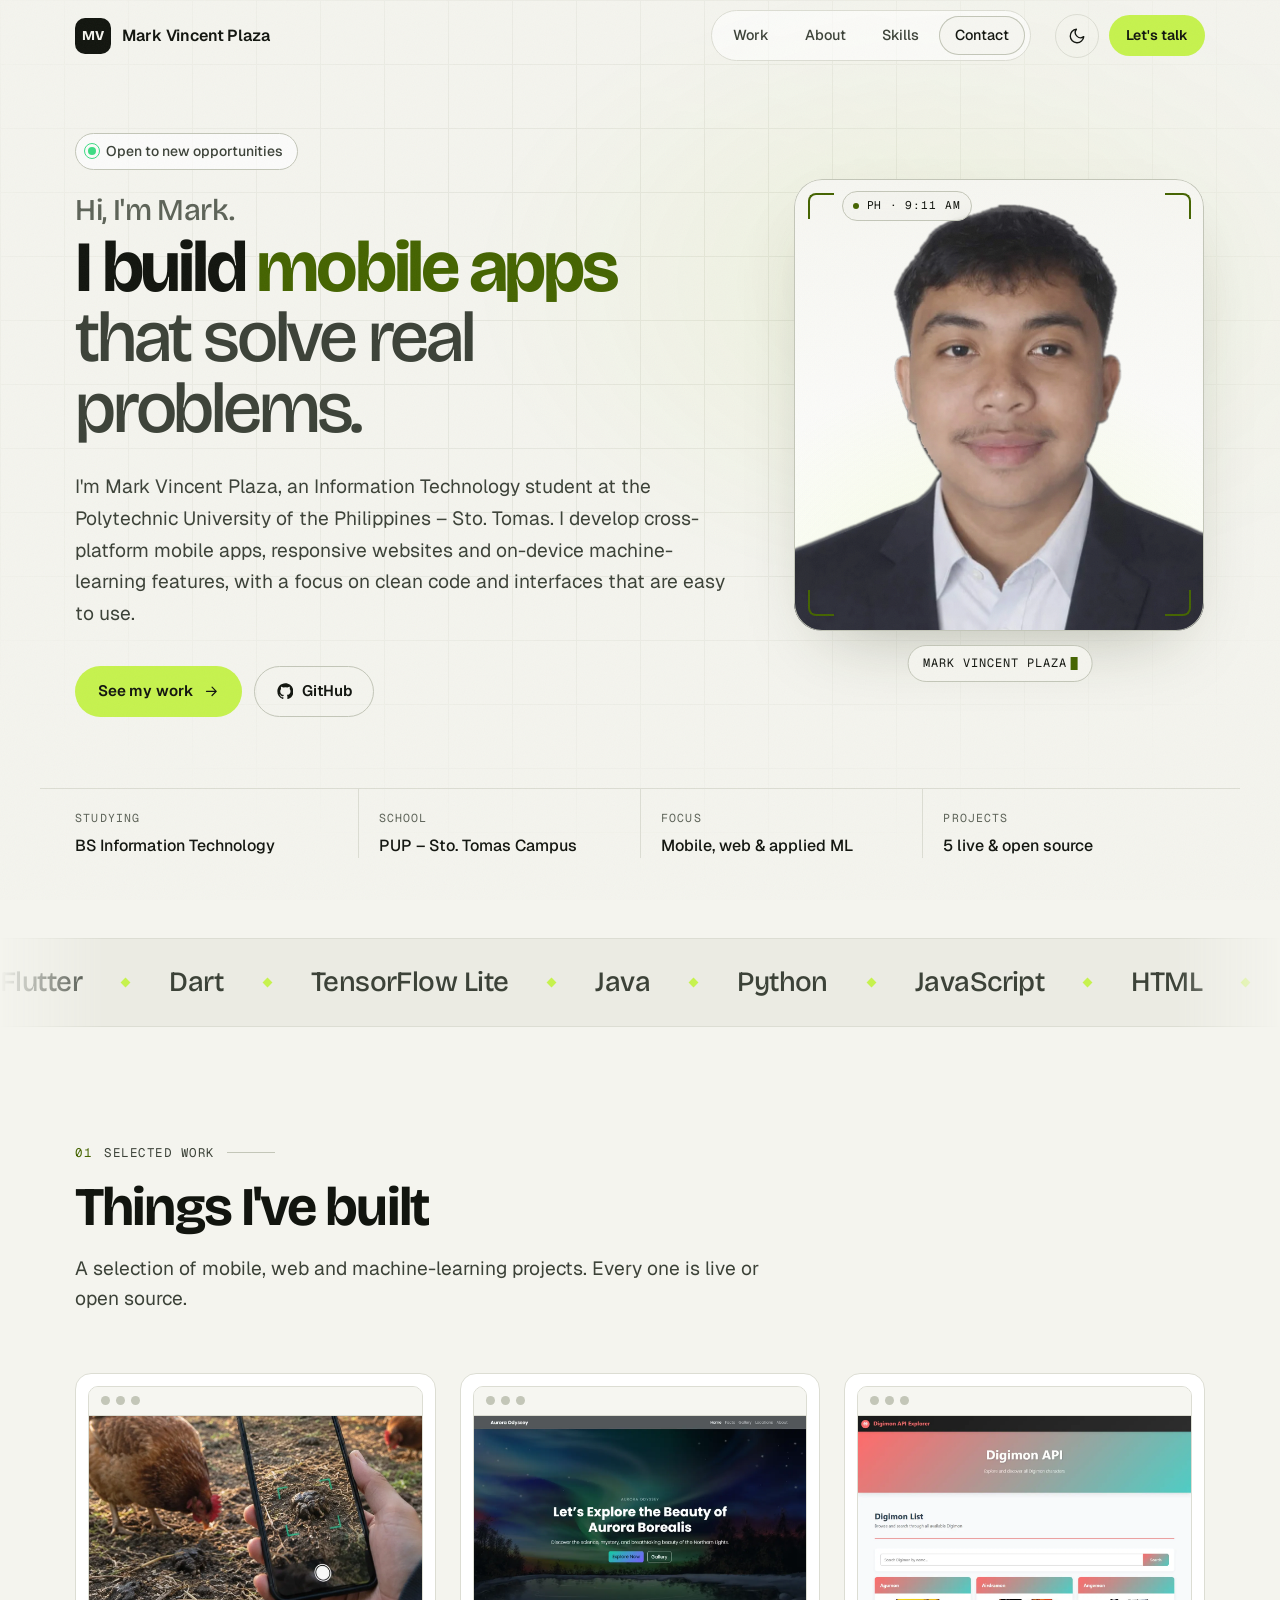
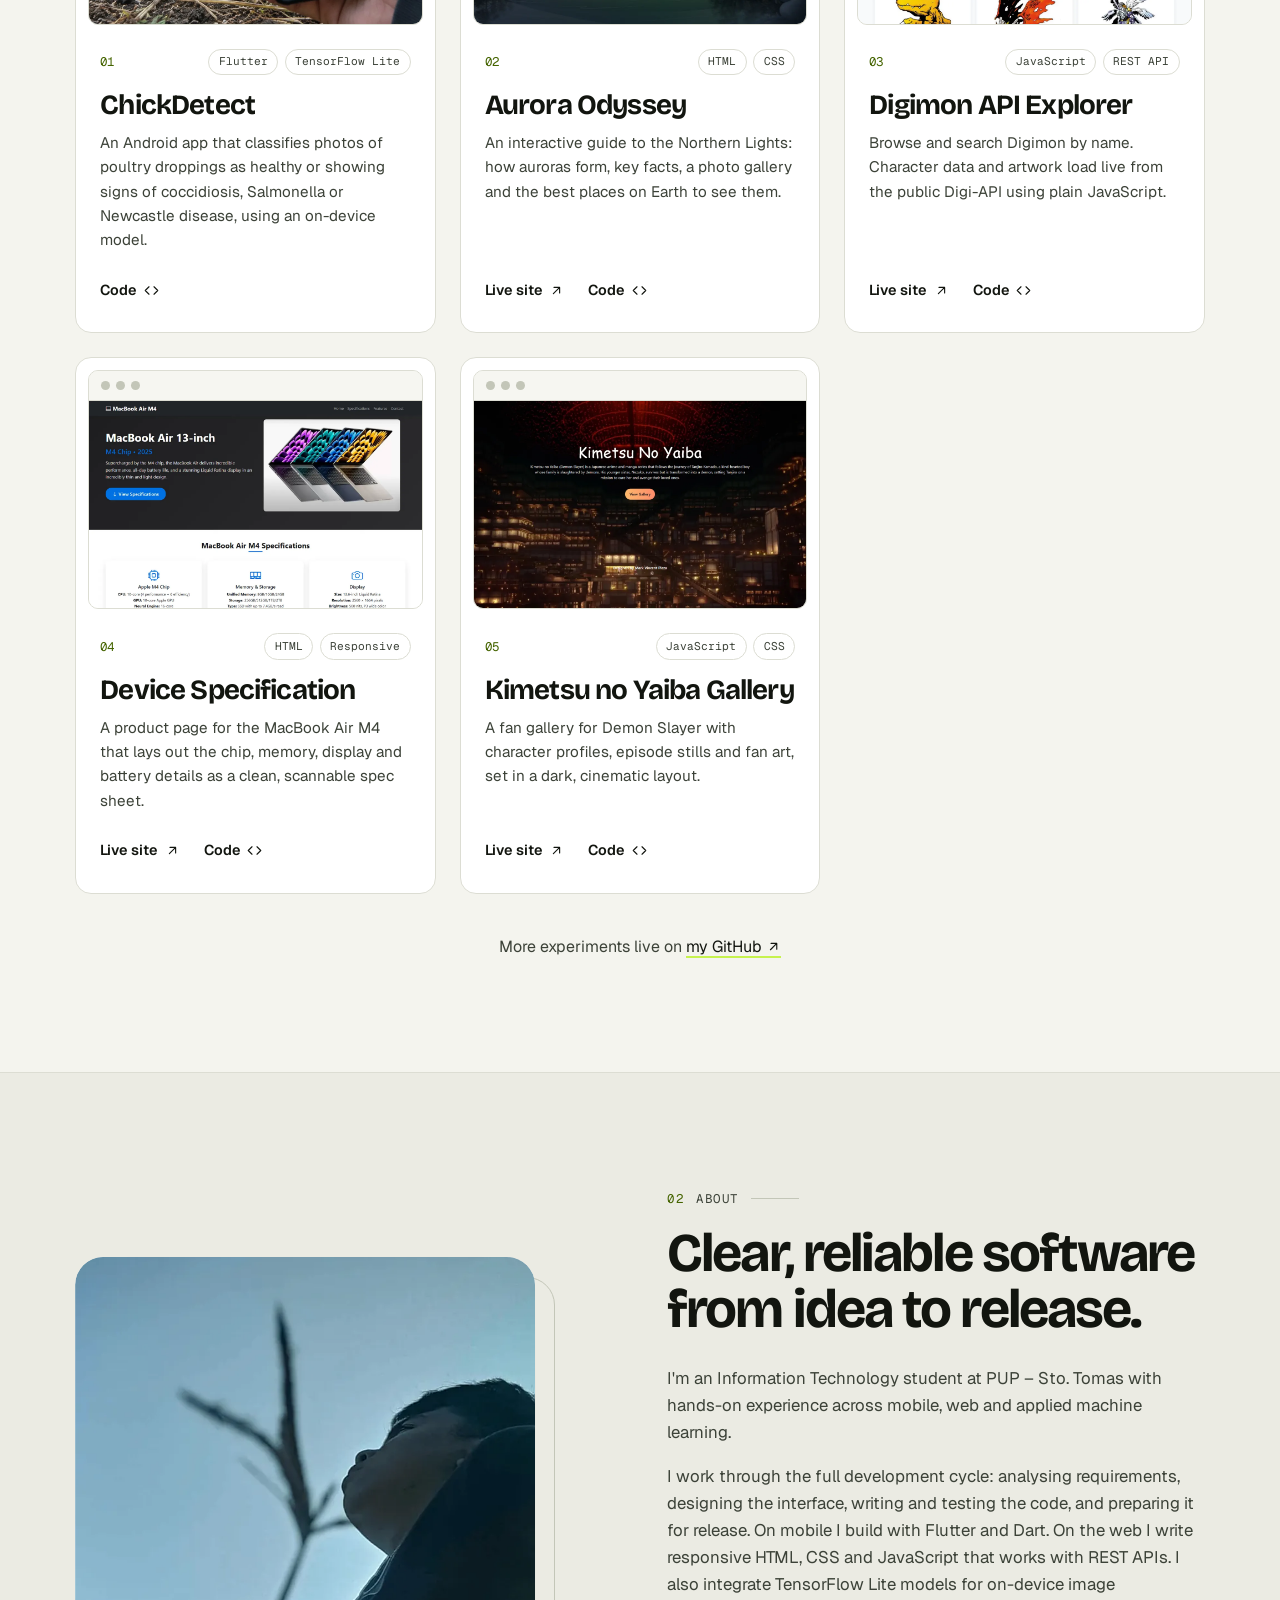
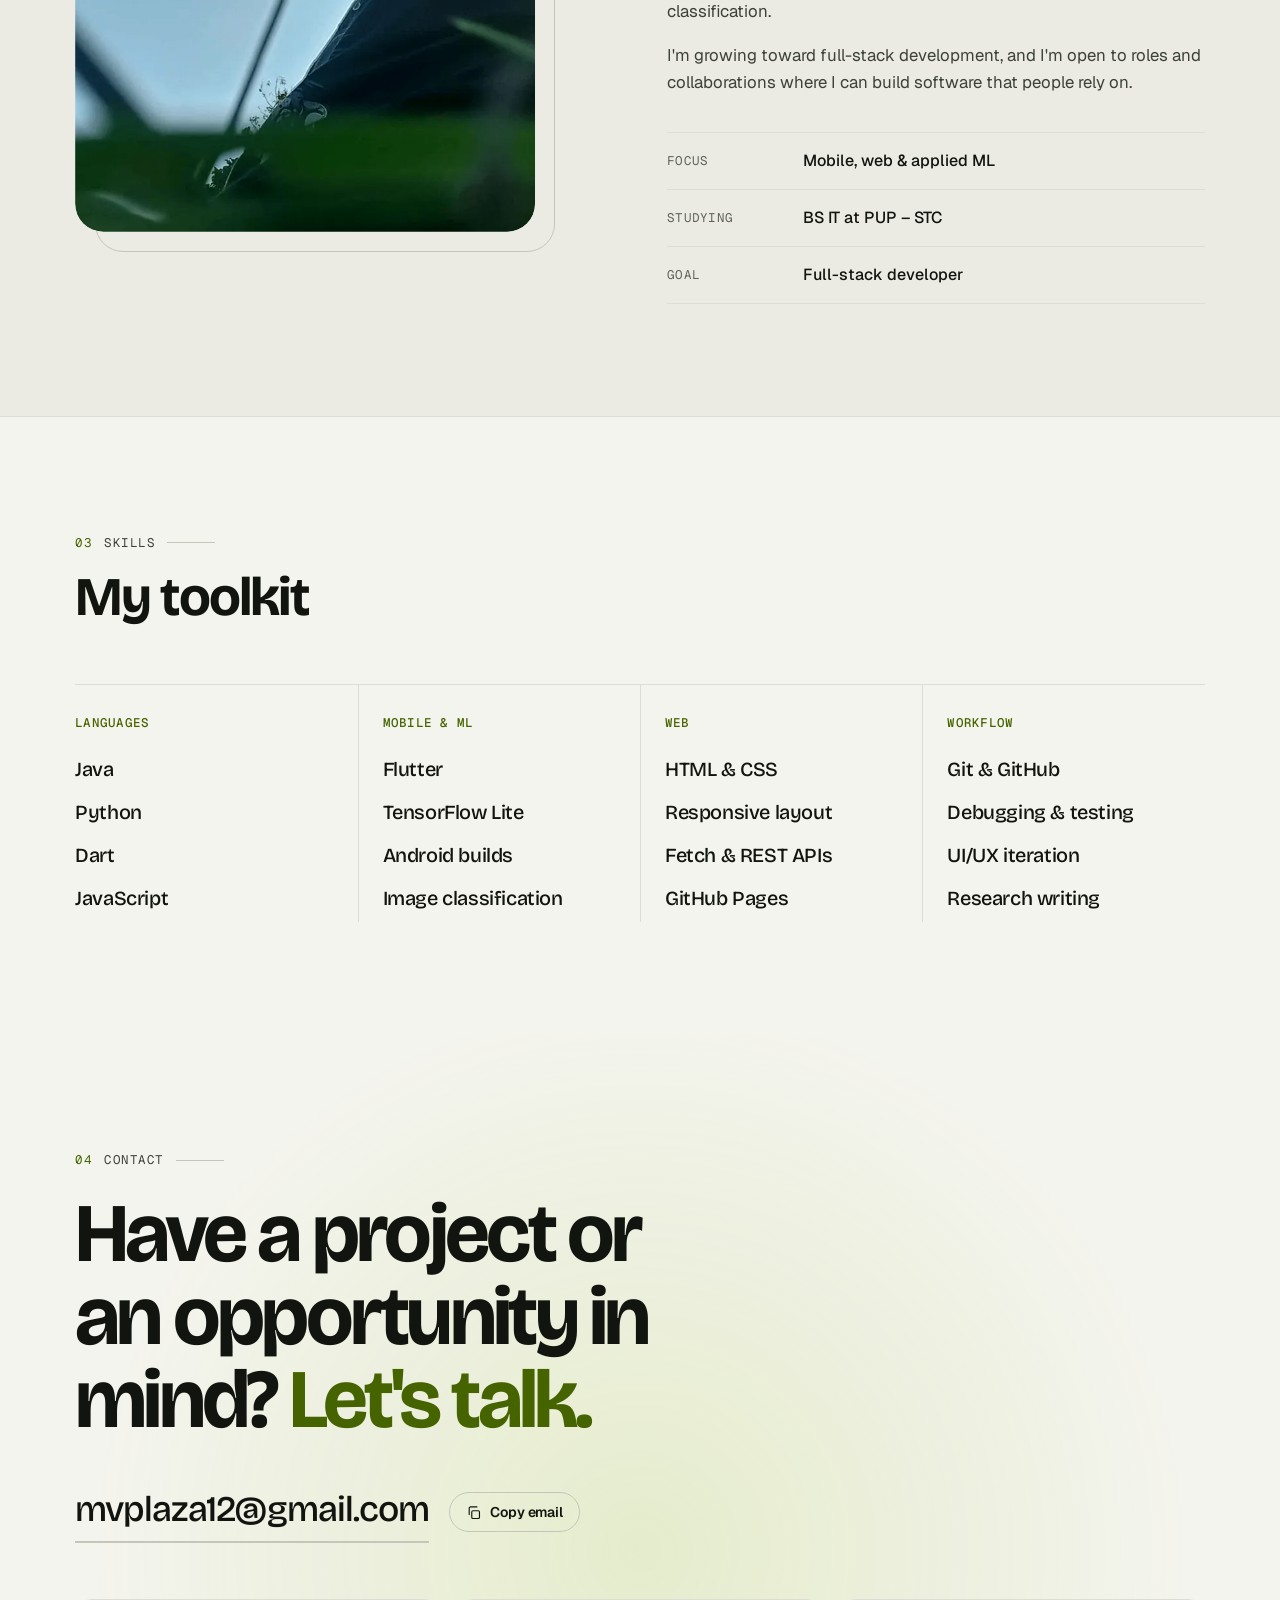
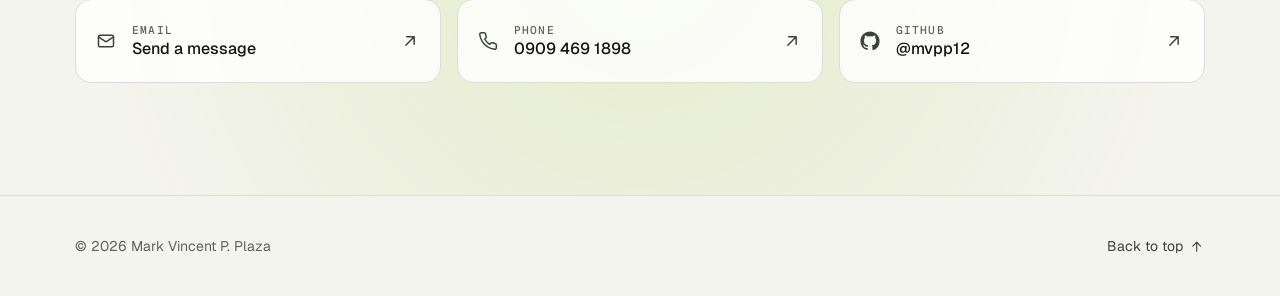
==== commit 879cdb73: "Make the PH clock readable in light mode The clock text sat directly on the portrait and vanished ov" ====
--- a/index.html
+++ b/index.html
@@ -29,7 +29,7 @@
     <link rel="preconnect" href="https://fonts.googleapis.com">
     <link rel="preconnect" href="https://fonts.gstatic.com" crossorigin>
     <link href="https://fonts.googleapis.com/css2?family=Bricolage+Grotesque:opsz,wght@12..96,500;12..96,700;12..96,800&family=Geist:wght@400;500;600&family=Geist+Mono:wght@400;500&display=swap" rel="stylesheet">
-    <link rel="stylesheet" href="styles.css">
+    <link rel="stylesheet" href="styles.css?v=2">
 </head>
 <body>
 
@@ -415,6 +415,6 @@
         </div>
     </footer>
 
-    <script src="script.js"></script>
+    <script src="script.js?v=2"></script>
 </body>
 </html>
--- a/styles.css
+++ b/styles.css
@@ -605,15 +605,21 @@
 
 .viewfinder__hud {
     position: absolute;
-    top: calc(var(--bracket-inset) + 4px);
-    left: calc(var(--bracket-inset) + 36px);
+    top: calc(var(--bracket-inset) - 2px);
+    left: calc(var(--bracket-inset) + 34px);
     display: inline-flex;
     align-items: center;
     gap: 0.45rem;
+    padding: 0.3rem 0.65rem;
+    border-radius: var(--r-pill);
+    background: color-mix(in srgb, var(--bg) 88%, transparent);
+    -webkit-backdrop-filter: blur(8px);
+    backdrop-filter: blur(8px);
+    border: 1px solid var(--line-strong);
     font-family: var(--font-mono);
     font-size: 0.7rem;
     letter-spacing: 0.08em;
-    color: var(--text-2);
+    color: var(--text);
     white-space: nowrap;
 }
 .viewfinder__hud i {
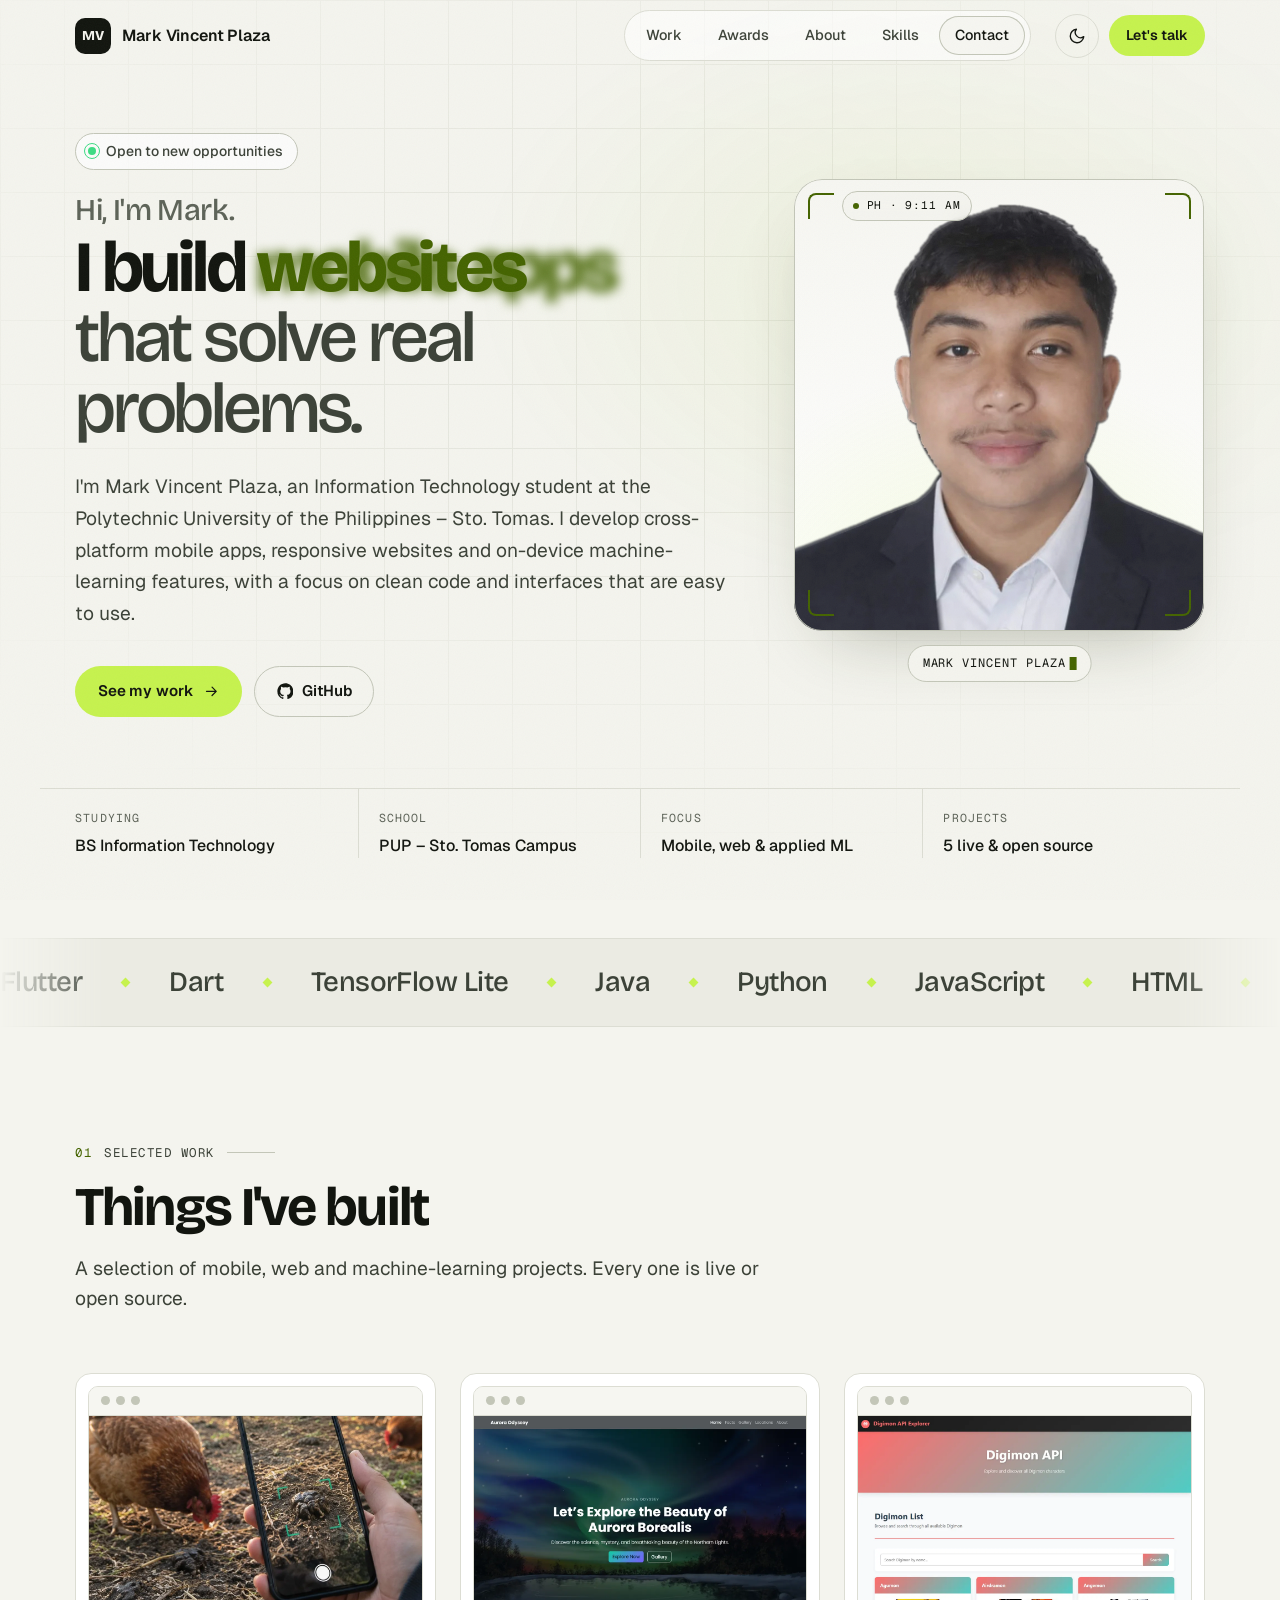
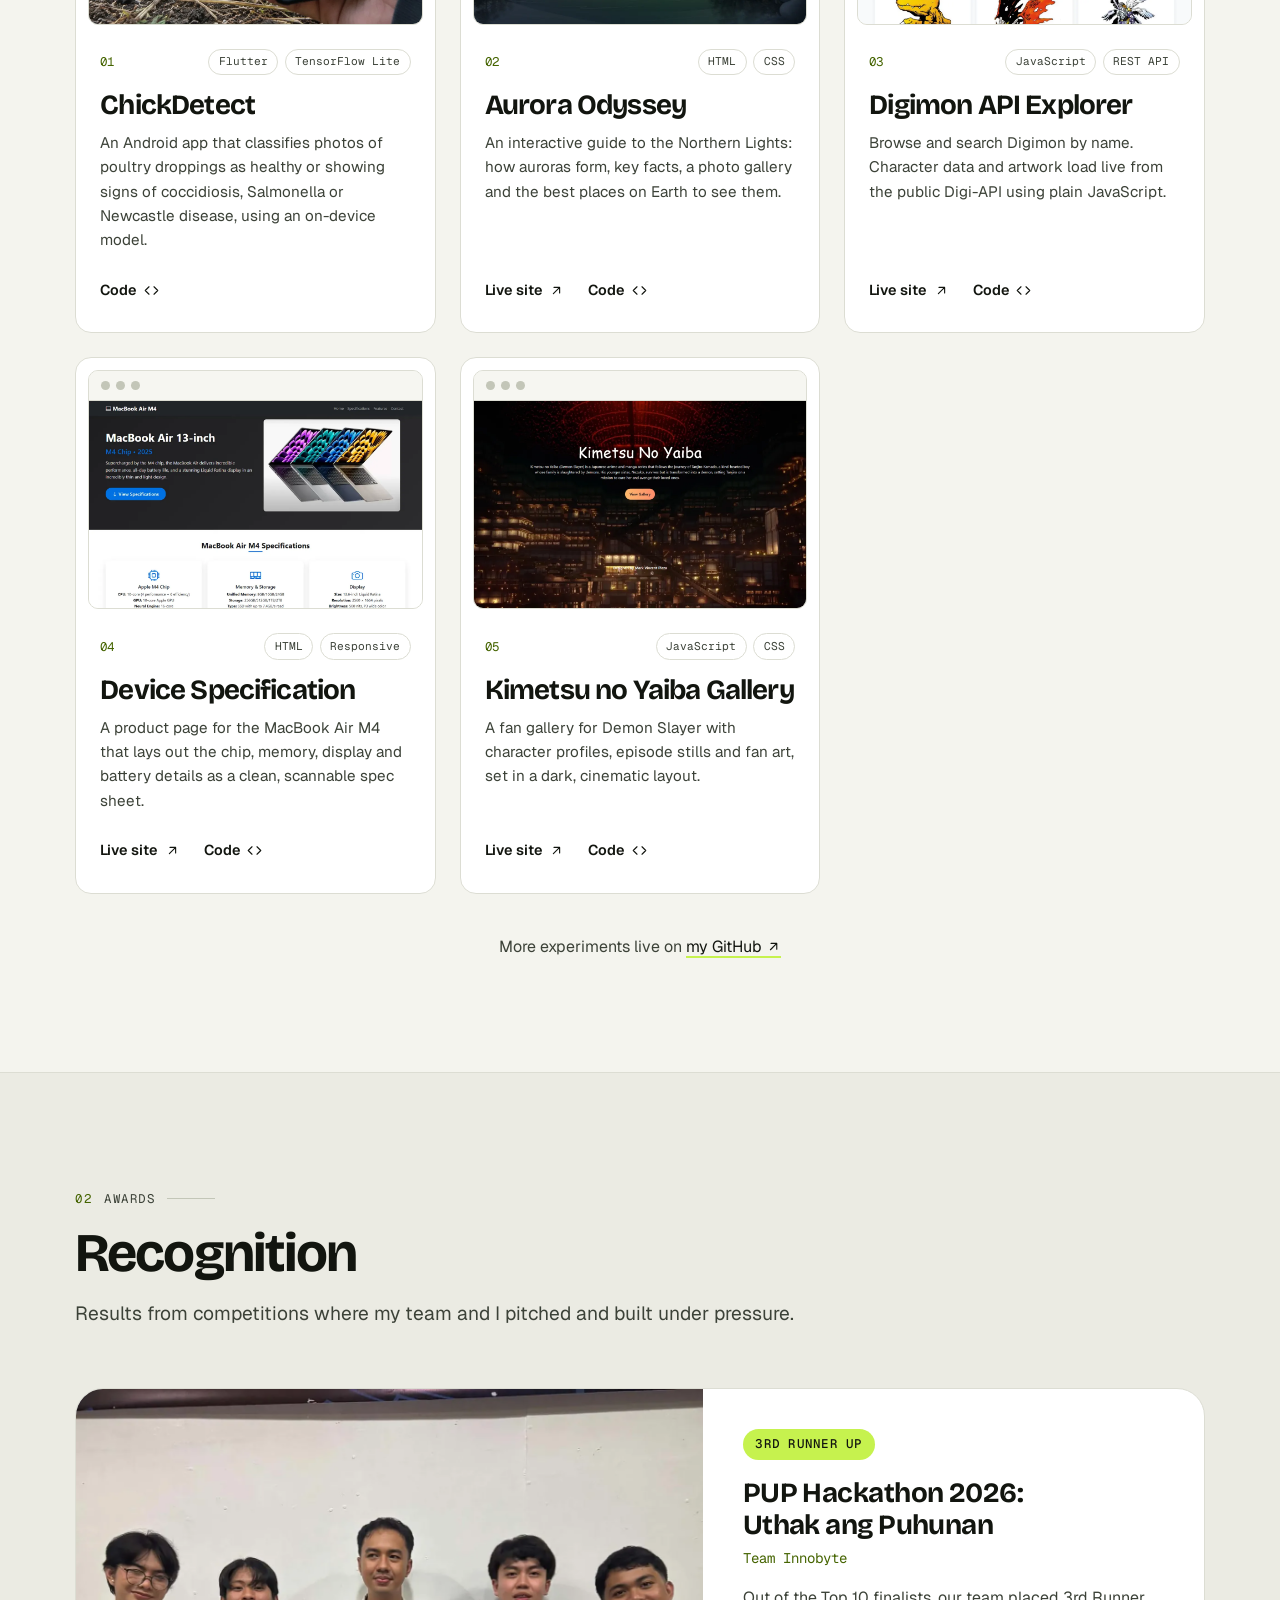
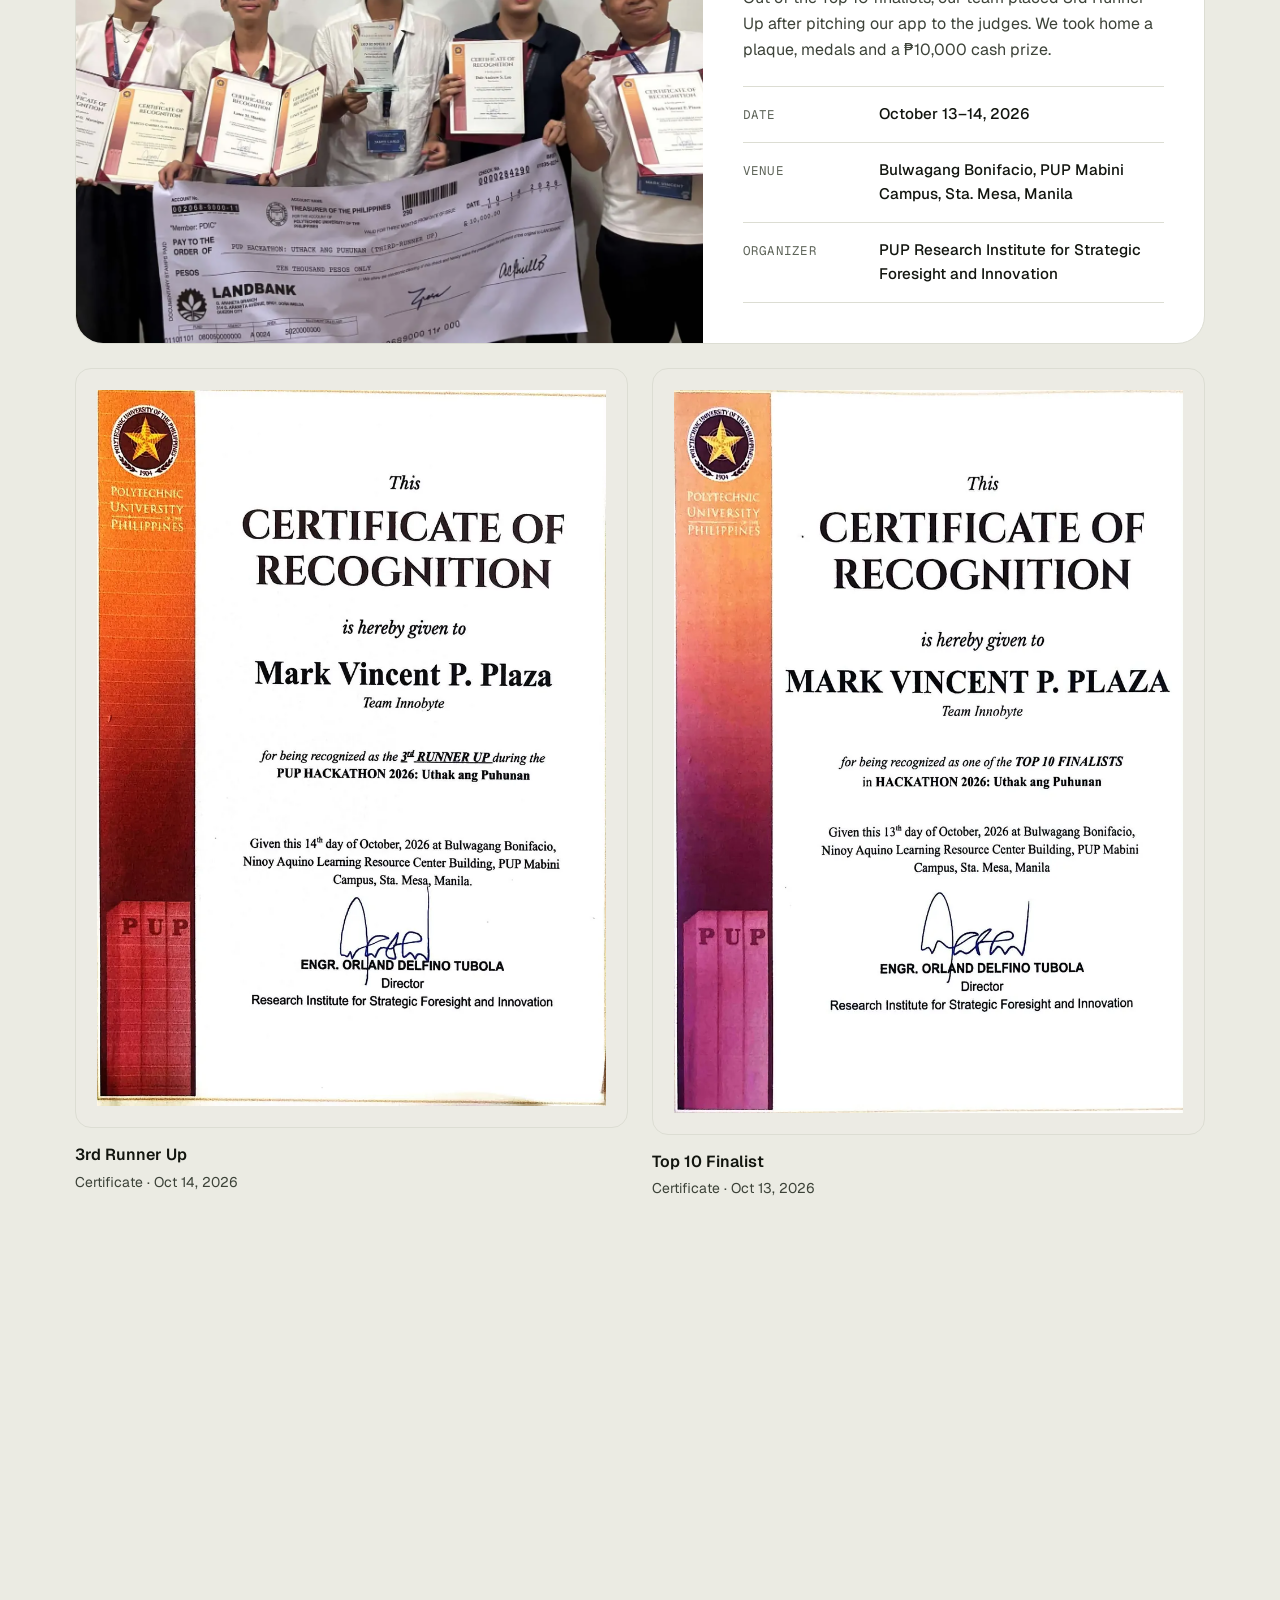
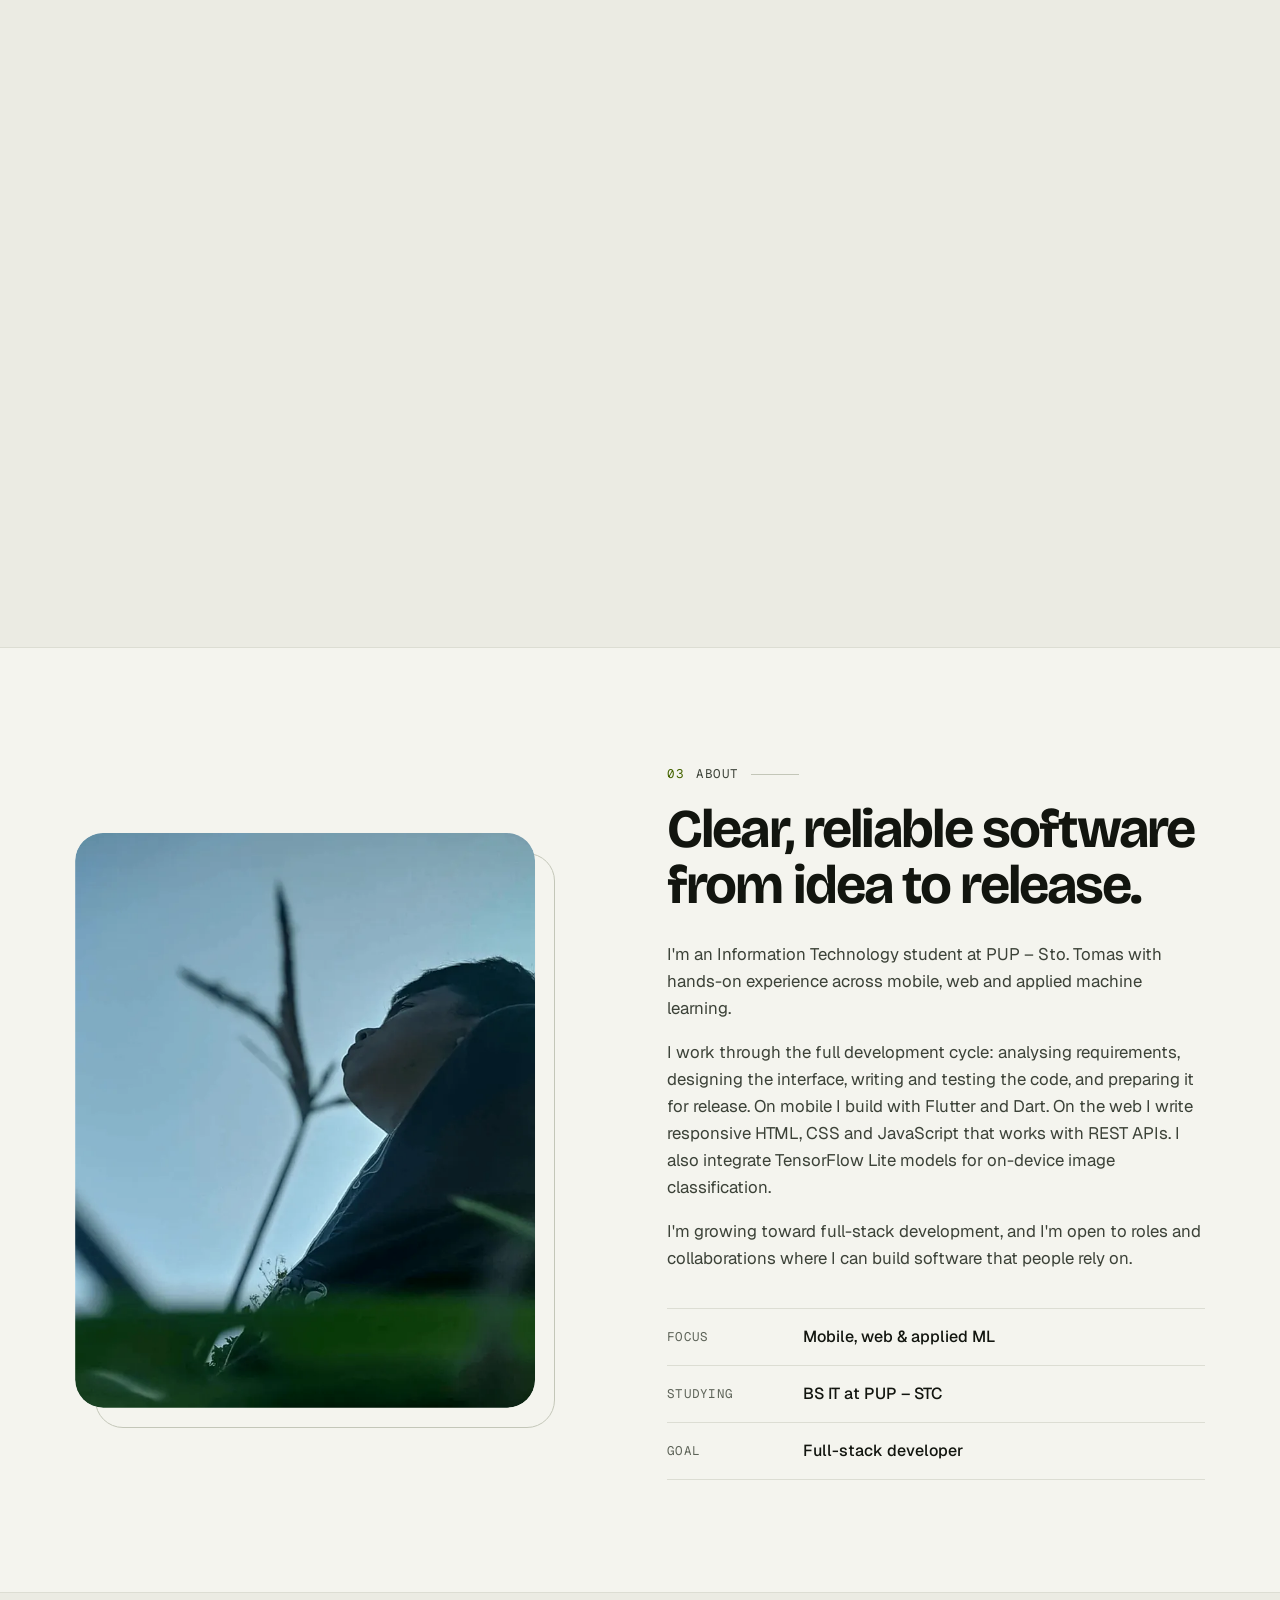
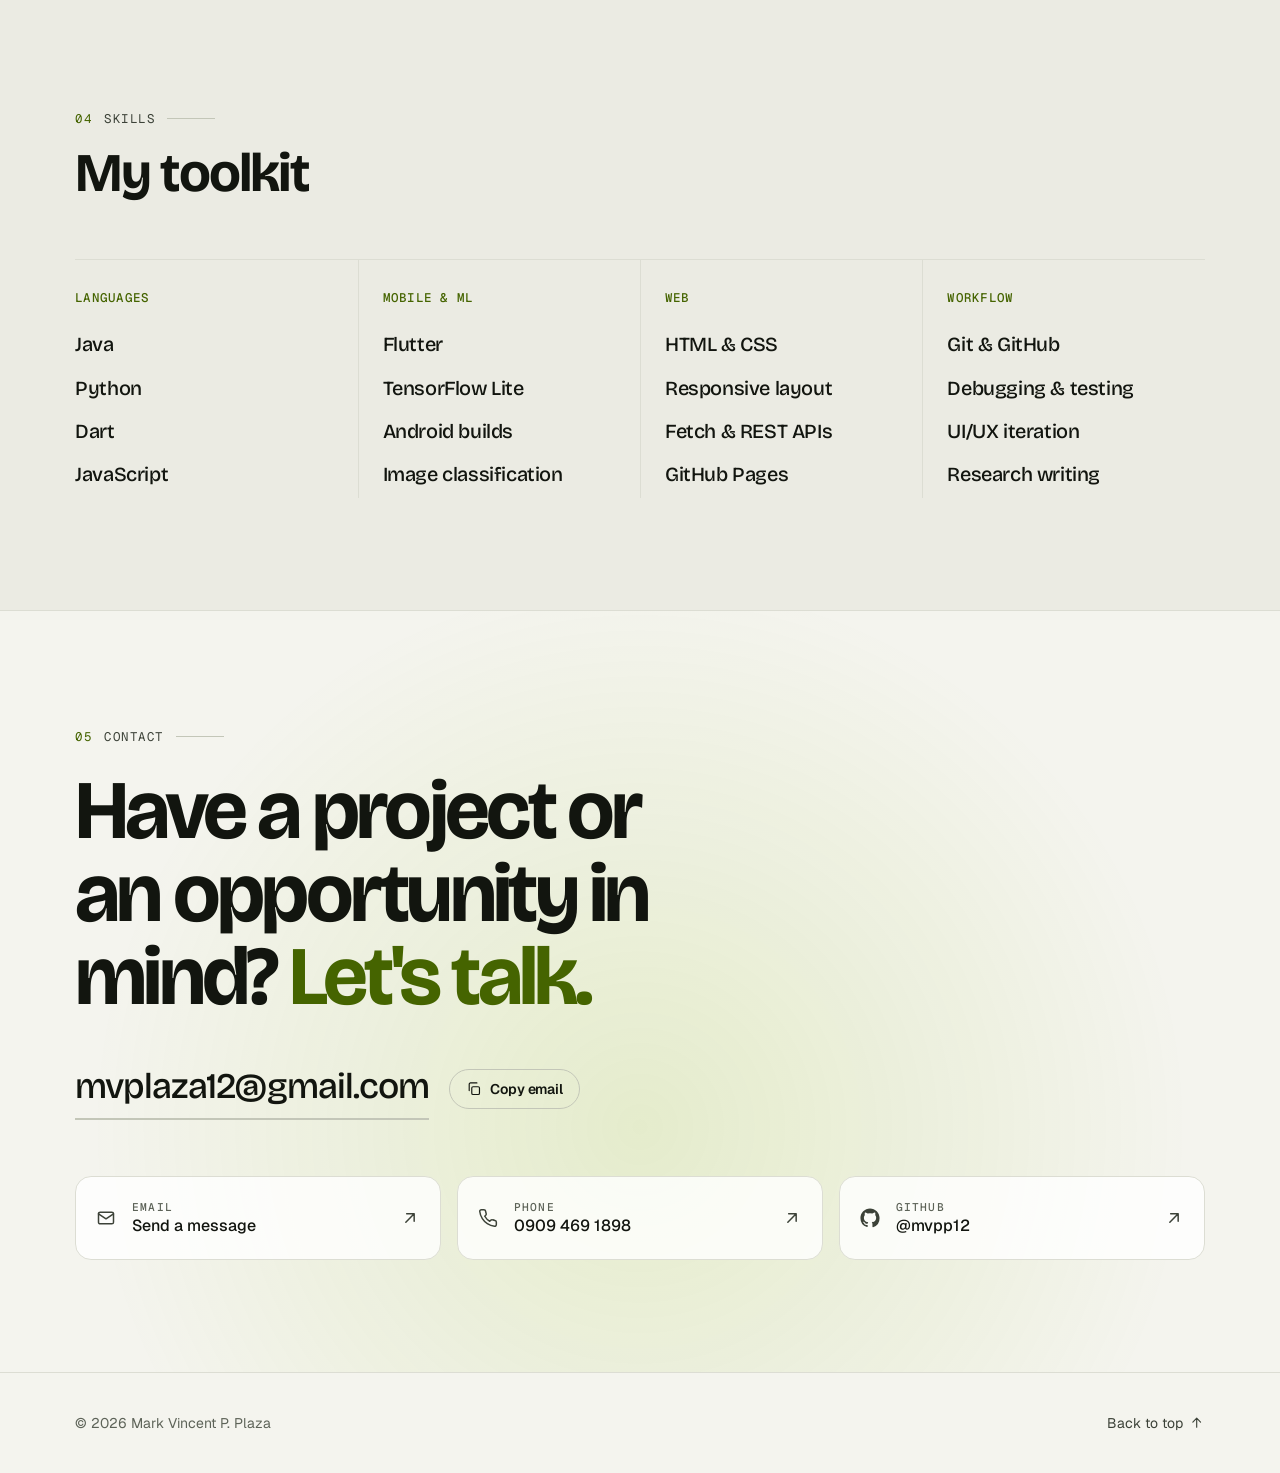
==== commit 1a0cffaa: "Add Awards section for PUP Hackathon 2026 Feature the 3rd Runner Up placing with the team photo, bot" ====
--- a/index.html
+++ b/index.html
@@ -29,7 +29,7 @@
     <link rel="preconnect" href="https://fonts.googleapis.com">
     <link rel="preconnect" href="https://fonts.gstatic.com" crossorigin>
     <link href="https://fonts.googleapis.com/css2?family=Bricolage+Grotesque:opsz,wght@12..96,500;12..96,700;12..96,800&family=Geist:wght@400;500;600&family=Geist+Mono:wght@400;500&display=swap" rel="stylesheet">
-    <link rel="stylesheet" href="styles.css?v=2">
+    <link rel="stylesheet" href="styles.css?v=5">
 </head>
 <body>
 
@@ -62,6 +62,7 @@
 
             <nav class="nav__links" aria-label="Primary">
                 <a href="#work" data-nav>Work</a>
+                <a href="#awards" data-nav>Awards</a>
                 <a href="#about" data-nav>About</a>
                 <a href="#skills" data-nav>Skills</a>
                 <a href="#contact" data-nav>Contact</a>
@@ -84,9 +85,10 @@
     <div class="mobile-menu" id="mobile-menu" hidden>
         <nav aria-label="Mobile">
             <a href="#work"><span>01</span>Work</a>
-            <a href="#about"><span>02</span>About</a>
-            <a href="#skills"><span>03</span>Skills</a>
-            <a href="#contact"><span>04</span>Contact</a>
+            <a href="#awards"><span>02</span>Awards</a>
+            <a href="#about"><span>03</span>About</a>
+            <a href="#skills"><span>04</span>Skills</a>
+            <a href="#contact"><span>05</span>Contact</a>
         </nav>
         <a class="mobile-menu__mail" href="mailto:mvplaza12@gmail.com">mvplaza12@gmail.com</a>
     </div>
@@ -284,8 +286,58 @@
             </div>
         </section>
 
+        <!-- AWARDS -->
+        <section class="section section--alt" id="awards">
+            <div class="container">
+                <header class="section__head reveal">
+                    <p class="eyebrow"><span>02</span> Awards</p>
+                    <h2 class="section__title">Recognition</h2>
+                    <p class="section__sub">Results from competitions where my team and I pitched and built under pressure.</p>
+                </header>
+
+                <article class="award reveal spotlight">
+                    <a class="award__media" href="assets/img/hackathon-team.webp" target="_blank" rel="noopener">
+                        <img src="assets/img/hackathon-team.webp" width="1600" height="1199" loading="lazy"
+                             alt="Team Innobyte on stage holding their certificates, plaque and prize check at PUP Hackathon 2026">
+                    </a>
+                    <div class="award__body">
+                        <span class="award__badge">3rd Runner Up</span>
+                        <h3 class="award__title">PUP Hackathon 2026: Uthak ang Puhunan</h3>
+                        <p class="award__team">Team Innobyte</p>
+                        <p>
+                            Out of the Top 10 finalists, our team placed 3rd Runner Up after pitching our app
+                            to the judges. We took home a plaque, medals and a &#8369;10,000 cash prize.
+                        </p>
+                        <ul class="now award__facts">
+                            <li><span class="now__k">Date</span><span class="now__v">October 13&ndash;14, 2026</span></li>
+                            <li><span class="now__k">Venue</span><span class="now__v">Bulwagang Bonifacio, PUP Mabini Campus, Sta. Mesa, Manila</span></li>
+                            <li><span class="now__k">Organizer</span><span class="now__v">PUP Research Institute for Strategic Foresight and Innovation</span></li>
+                        </ul>
+                    </div>
+                </article>
+
+                <div class="award-shots">
+                    <figure class="award-shot award-shot--paper reveal">
+                        <img src="assets/img/hackathon-cert-3rd.webp" width="900" height="1267" loading="lazy"
+                             alt="Certificate of Recognition naming Mark Vincent P. Plaza 3rd Runner Up of PUP Hackathon 2026">
+                        <figcaption><b>3rd Runner Up</b> Certificate &middot; Oct 14, 2026</figcaption>
+                    </figure>
+                    <figure class="award-shot award-shot--paper reveal">
+                        <img src="assets/img/hackathon-cert-top10.webp" width="900" height="1279" loading="lazy"
+                             alt="Certificate of Recognition naming Mark Vincent P. Plaza one of the Top 10 Finalists of Hackathon 2026">
+                        <figcaption><b>Top 10 Finalist</b> Certificate &middot; Oct 13, 2026</figcaption>
+                    </figure>
+                    <figure class="award-shot award-shot--wide reveal">
+                        <img src="assets/img/hackathon-pitch.webp" width="1400" height="1049" loading="lazy"
+                             alt="Mark presenting the team's app on stage at PUP Hackathon 2026">
+                        <figcaption><b>The pitch</b> Presenting our app</figcaption>
+                    </figure>
+                </div>
+            </div>
+        </section>
+
         <!-- ABOUT -->
-        <section class="section section--alt" id="about">
+        <section class="section" id="about">
             <div class="container about">
                 <div class="about__media reveal">
                     <figure class="photo">
@@ -296,7 +348,7 @@
 
                 <div class="about__copy">
                     <header class="section__head reveal">
-                        <p class="eyebrow"><span>02</span> About</p>
+                        <p class="eyebrow"><span>03</span> About</p>
                         <h2 class="section__title">Clear, reliable software from idea to release.</h2>
                     </header>
                     <div class="prose reveal">
@@ -335,10 +387,10 @@
         </section>
 
         <!-- SKILLS -->
-        <section class="section" id="skills">
+        <section class="section section--alt" id="skills">
             <div class="container">
                 <header class="section__head reveal">
-                    <p class="eyebrow"><span>03</span> Skills</p>
+                    <p class="eyebrow"><span>04</span> Skills</p>
                     <h2 class="section__title">My toolkit</h2>
                 </header>
 
@@ -366,7 +418,7 @@
         <!-- CONTACT -->
         <section class="section contact" id="contact">
             <div class="container">
-                <p class="eyebrow reveal"><span>04</span> Contact</p>
+                <p class="eyebrow reveal"><span>05</span> Contact</p>
                 <h2 class="contact__title reveal">Have a project or an opportunity in mind? <em>Let's talk.</em></h2>
 
                 <div class="contact__mail reveal">
--- a/styles.css
+++ b/styles.css
@@ -372,6 +372,7 @@
 .mobile-menu.is-open nav a:nth-child(2) { transition-delay: 0.05s; }
 .mobile-menu.is-open nav a:nth-child(3) { transition-delay: 0.1s; }
 .mobile-menu.is-open nav a:nth-child(4) { transition-delay: 0.15s; }
+.mobile-menu.is-open nav a:nth-child(5) { transition-delay: 0.2s; }
 .mobile-menu nav a span { font-family: var(--font-mono); font-size: var(--fs-mono); color: var(--muted); font-weight: 400; letter-spacing: 0; }
 .mobile-menu nav a:hover { color: var(--accent-text); }
 .mobile-menu__mail { color: var(--text-2); font-family: var(--font-mono); font-size: 0.9rem; padding: 0.75rem 0; }
@@ -936,6 +937,101 @@
 }
 .now__v { font-weight: 500; }
 
+/* ---------- Awards ---------- */
+
+.award {
+    display: grid;
+    grid-template-columns: minmax(0, 1.25fr) minmax(0, 1fr);
+    border: 1px solid var(--line);
+    border-radius: var(--r-lg);
+    background: var(--surface);
+    overflow: hidden;
+}
+.award__media {
+    position: relative;
+    display: block;
+    min-height: 100%;
+    overflow: hidden;
+    background: var(--surface-2);
+}
+.award__media img {
+    width: 100%;
+    height: 100%;
+    object-fit: cover;
+    object-position: center 60%;
+    filter: brightness(var(--img-dim));
+    transition: transform 0.9s var(--ease);
+}
+.award:hover .award__media img { transform: scale(1.03); }
+
+.award__body {
+    position: relative;
+    z-index: 3;
+    padding: clamp(1.5rem, 1rem + 2vw, 2.5rem);
+    display: flex;
+    flex-direction: column;
+    justify-content: center;
+}
+.award__badge {
+    align-self: flex-start;
+    padding: 0.35rem 0.8rem;
+    border-radius: var(--r-pill);
+    background: var(--accent);
+    color: var(--accent-ink);
+    font-family: var(--font-mono);
+    font-size: var(--fs-mono);
+    font-weight: 500;
+    text-transform: uppercase;
+    letter-spacing: 0.1em;
+}
+.award__title {
+    margin-top: 1.1rem;
+    font-family: var(--font-display);
+    font-size: var(--fs-h3);
+    font-weight: 700;
+    line-height: 1.15;
+    letter-spacing: -0.02em;
+    text-wrap: balance;
+}
+.award__team {
+    margin-top: 0.35rem;
+    font-family: var(--font-mono);
+    font-size: var(--fs-small);
+    color: var(--accent-text);
+}
+.award__body > p:not(.award__team) { margin-top: 1rem; color: var(--text-2); }
+.award__facts { margin-top: 1.5rem; }
+.award__facts .now__v { font-size: 0.95rem; }
+
+.award-shots {
+    display: grid;
+    grid-template-columns: repeat(2, minmax(0, 1fr));
+    gap: 1.5rem;
+    margin-top: 1.5rem;
+}
+.award-shot { margin: 0; }
+.award-shot--wide { grid-column: 1 / -1; }
+.award-shot img {
+    width: 100%;
+    height: auto;
+    border-radius: var(--r-md);
+    border: 1px solid var(--line);
+    filter: brightness(var(--img-dim));
+}
+.award-shot--paper img {
+    padding: clamp(0.75rem, 0.5rem + 1vw, 1.5rem);
+    background: #ecebe4;
+    filter: none;
+}
+.award-shot figcaption {
+    display: grid;
+    gap: 0.2rem;
+    margin-top: 0.85rem;
+    font-size: var(--fs-small);
+    color: var(--text-2);
+}
+.award-shot figcaption b { color: var(--text); font-weight: 600; font-size: 1rem; }
+
 /* ---------- Skills ---------- */
 
 .skills {
@@ -1087,6 +1183,8 @@
 
 
     .about { grid-template-columns: 1fr; }
+    .award { grid-template-columns: 1fr; }
+    .award__media img { aspect-ratio: 4 / 3; }
     .about__media { max-width: 400px; width: calc(100% - 1.25rem); }
 
     .stage { order: -1; justify-self: center; width: min(82%, 320px); margin-bottom: 0.5rem; --bracket-inset: 12px; }
@@ -1096,6 +1194,7 @@
 
 @media (max-width: 640px) {
     .projects { grid-template-columns: 1fr; }
+    .award-shots { grid-template-columns: 1fr; }
     .skills { grid-template-columns: 1fr; }
     .skill, .skill + .skill { padding-left: 0; border-left: 0; }
     .skill + .skill { border-top: 1px solid var(--line); margin-top: 1.25rem; }
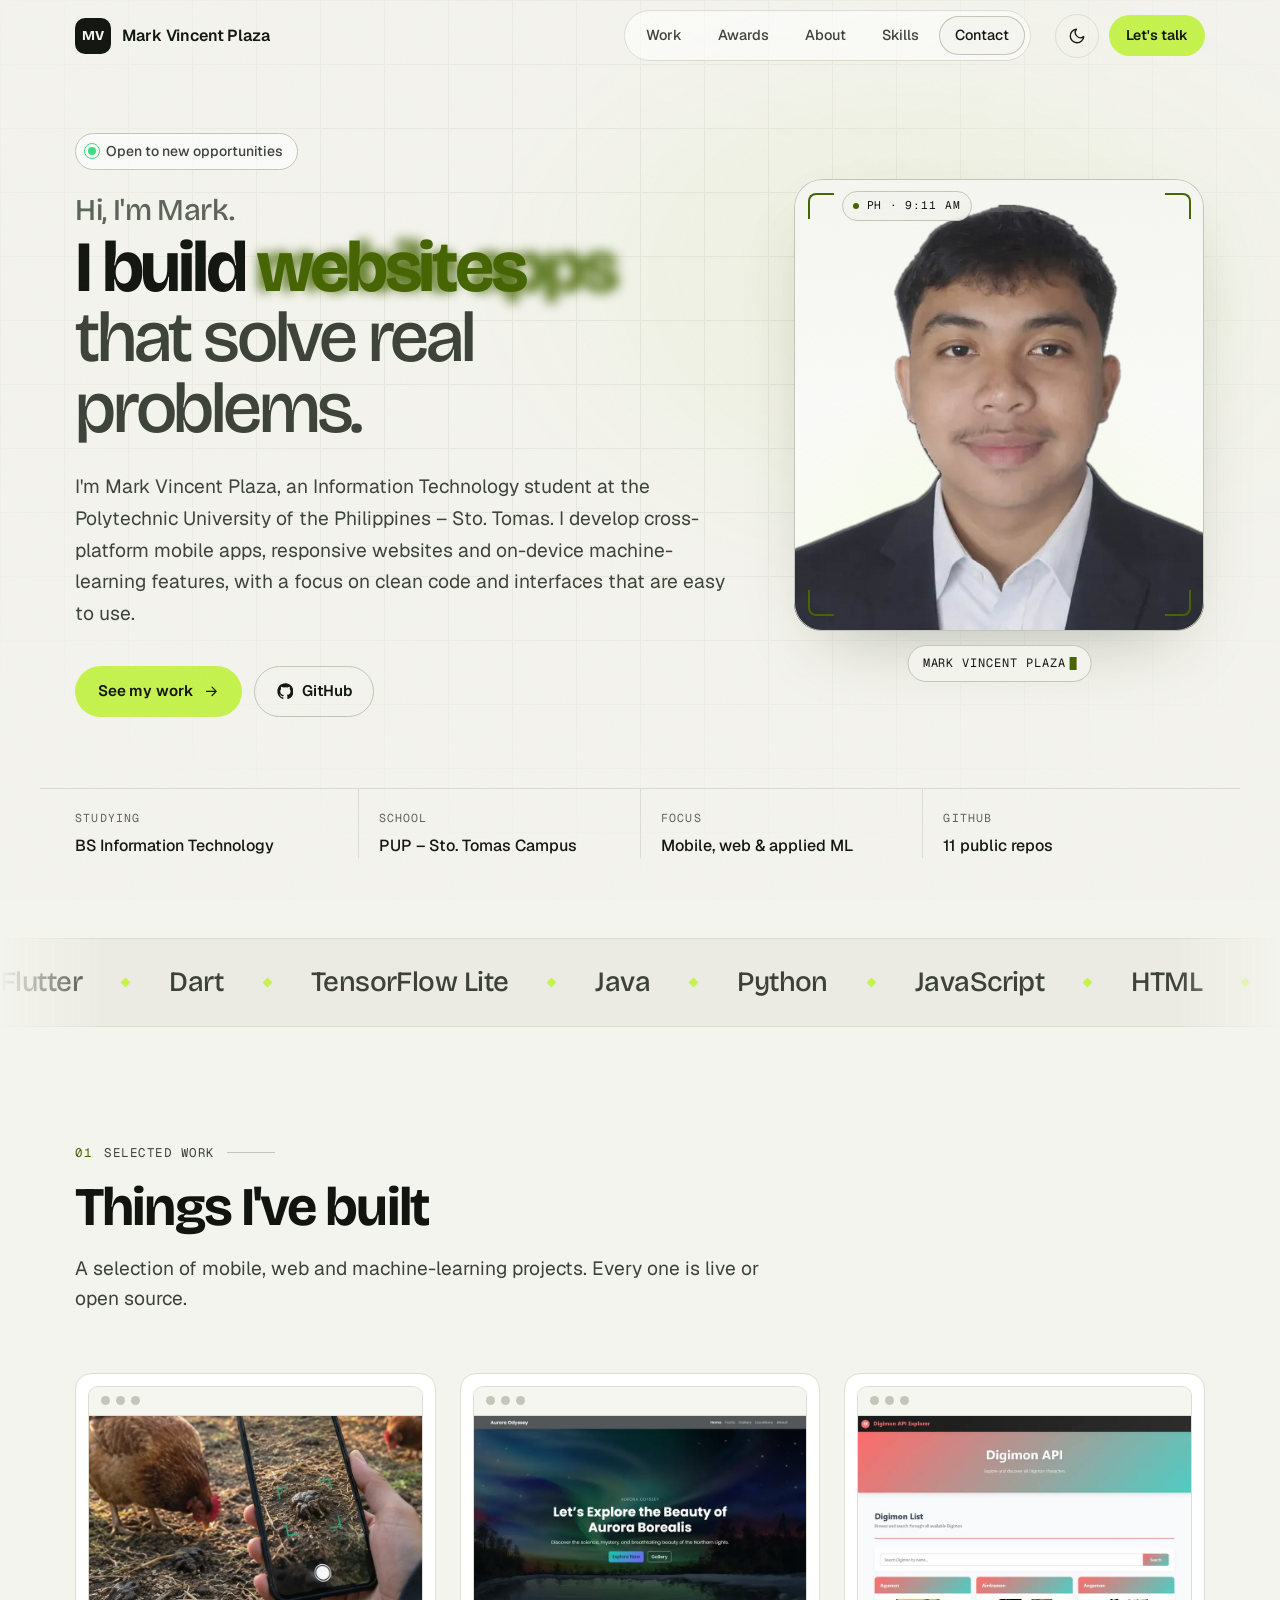
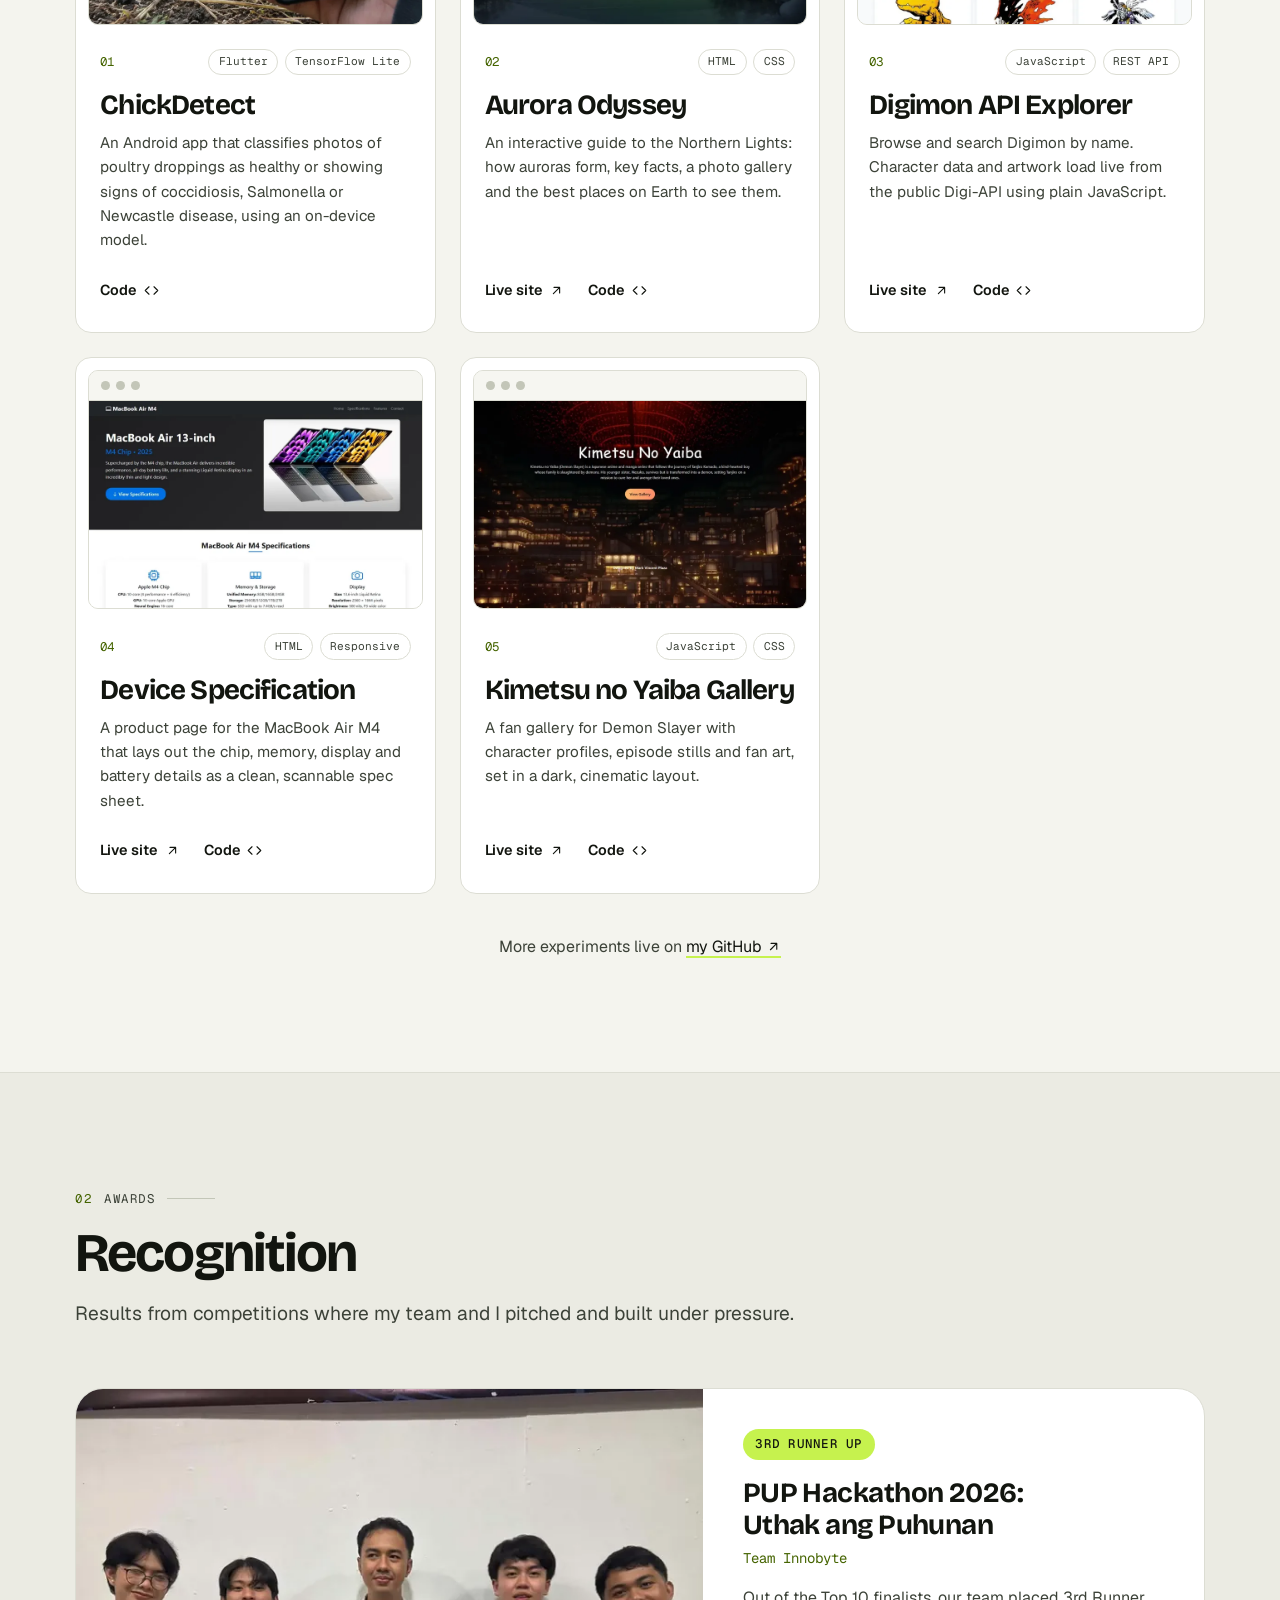
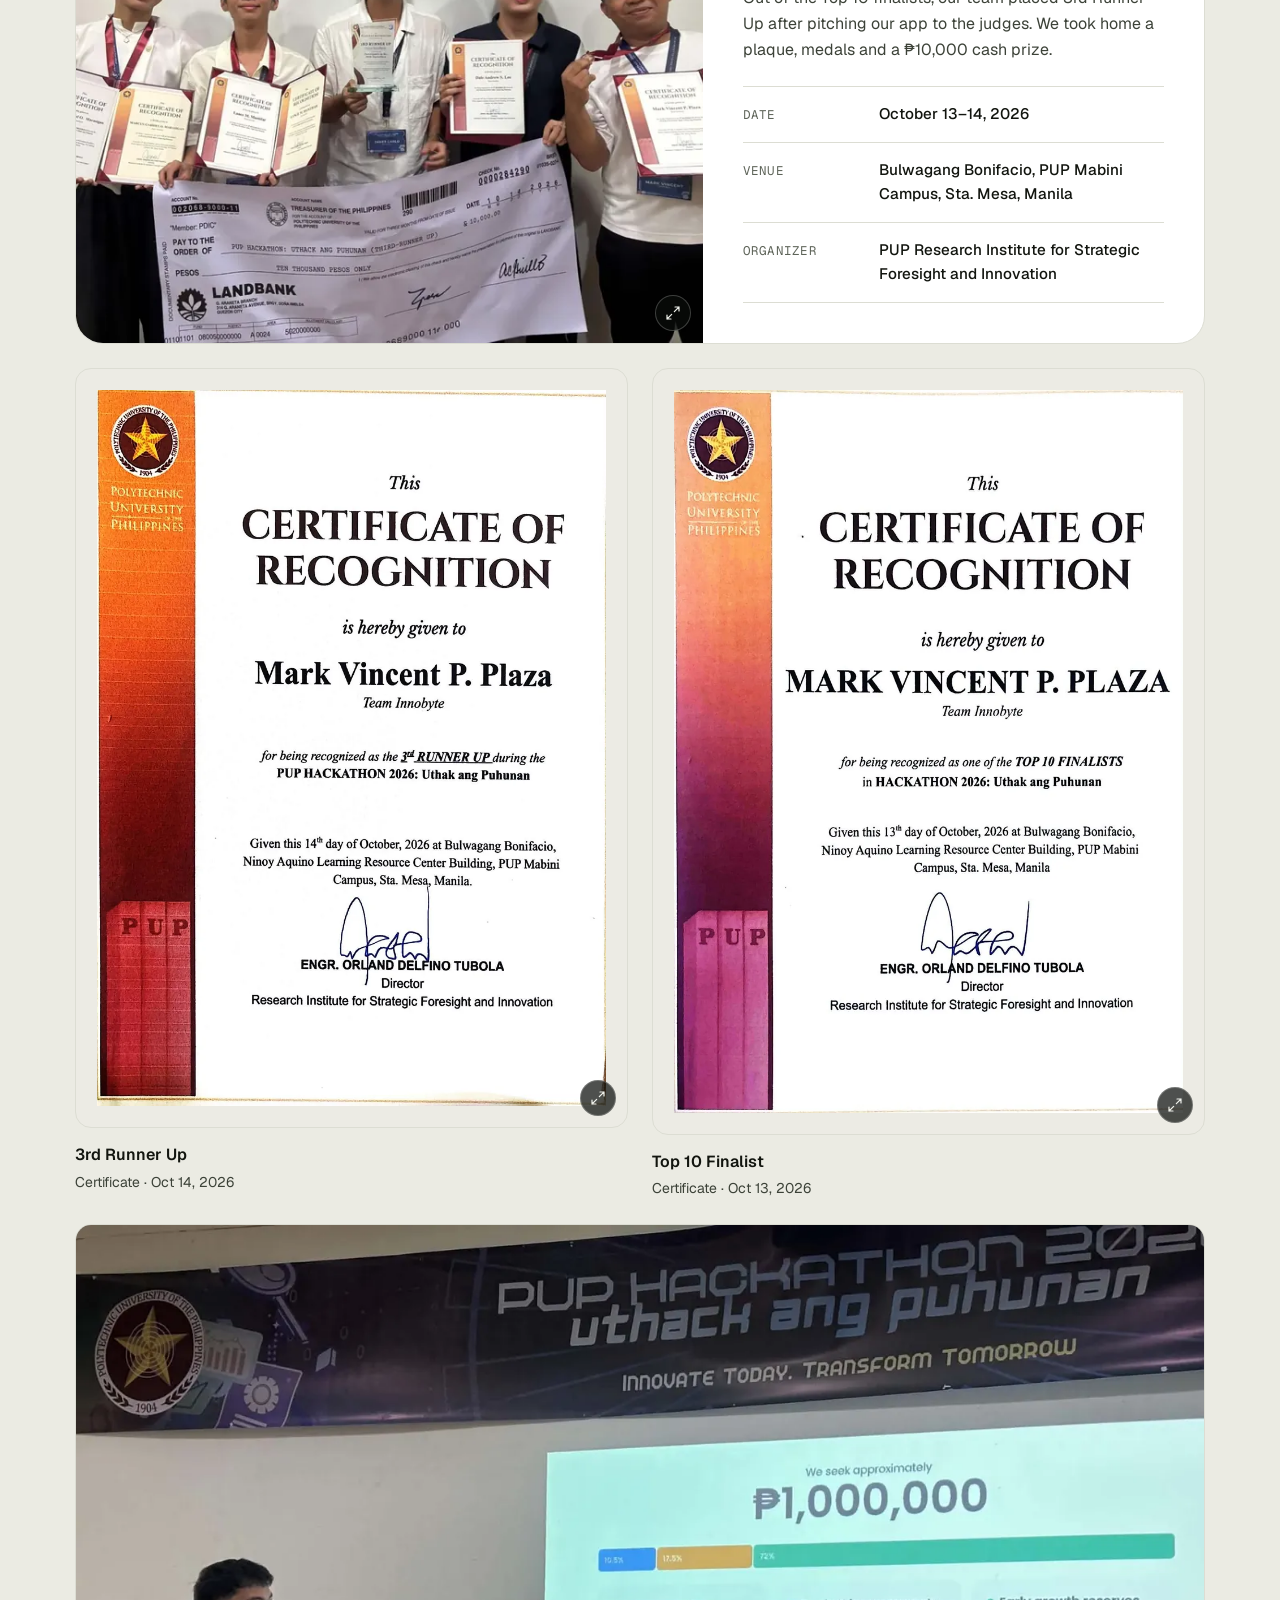
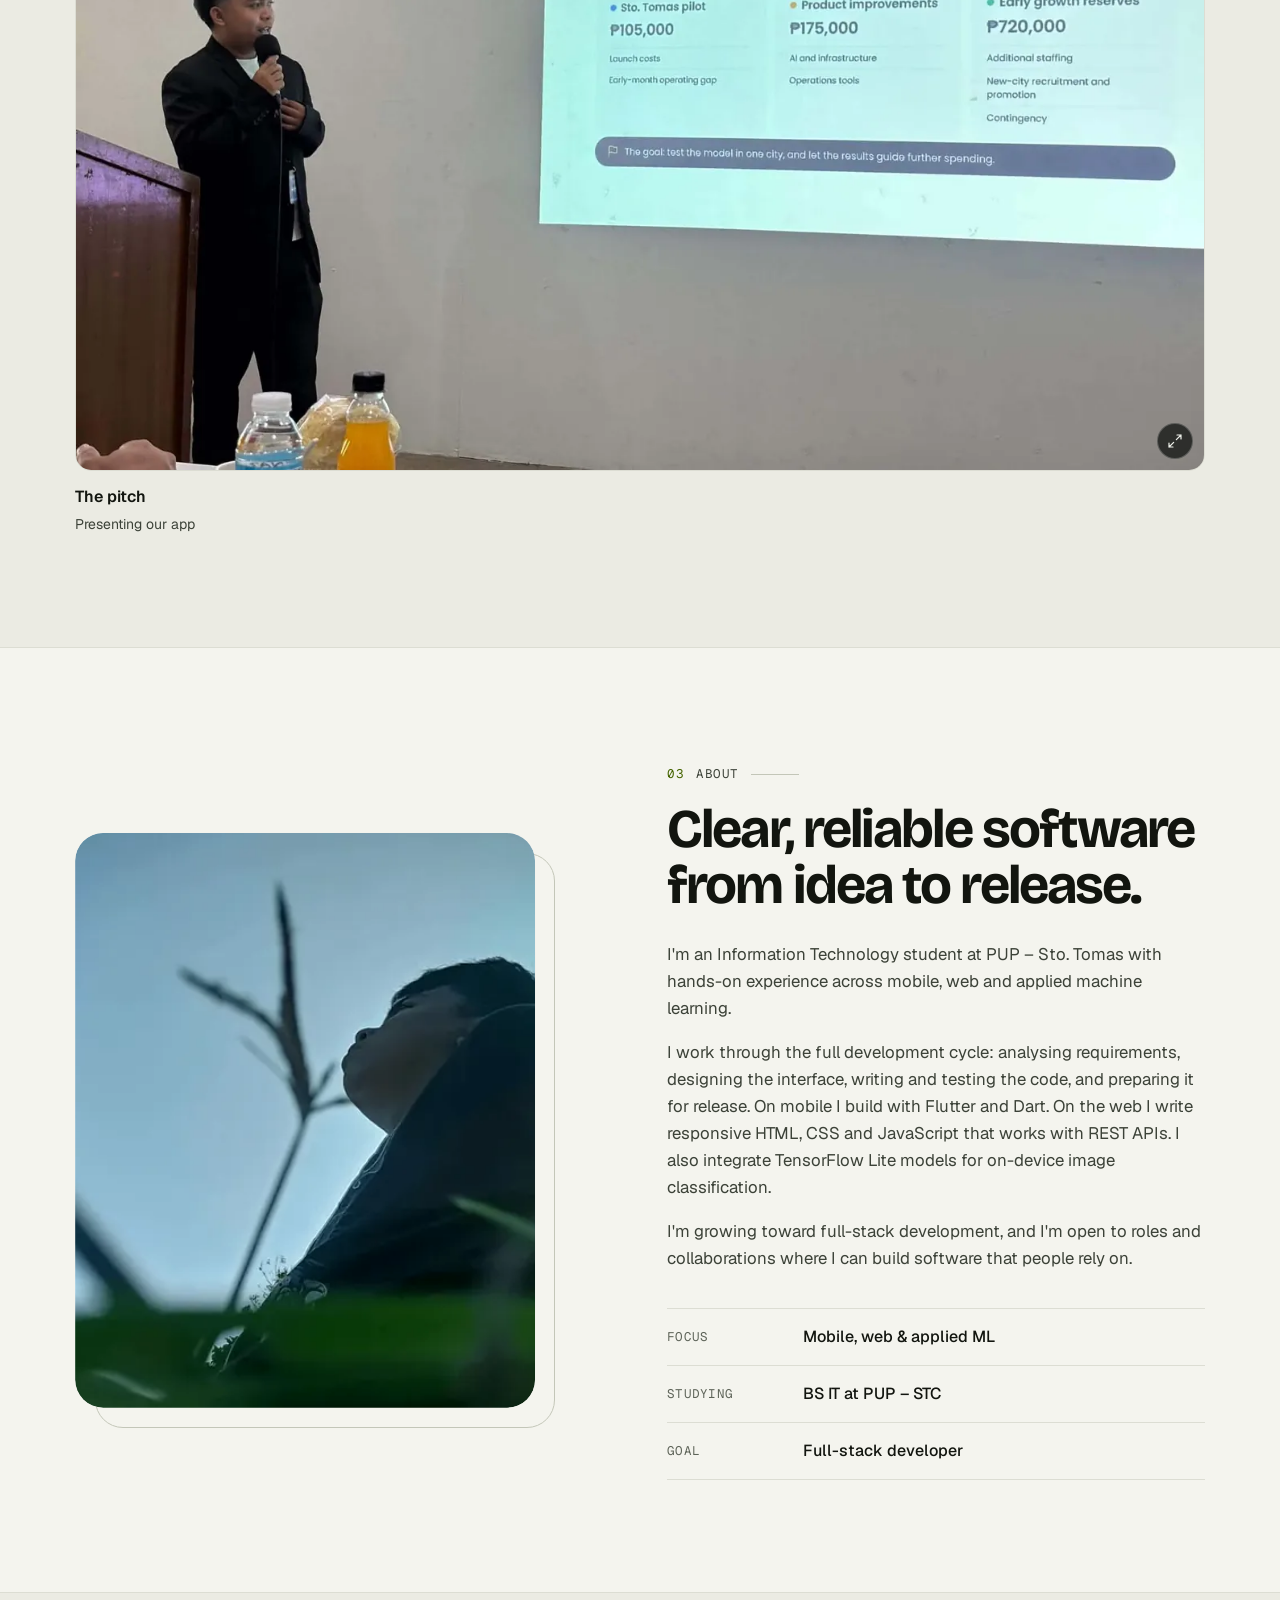
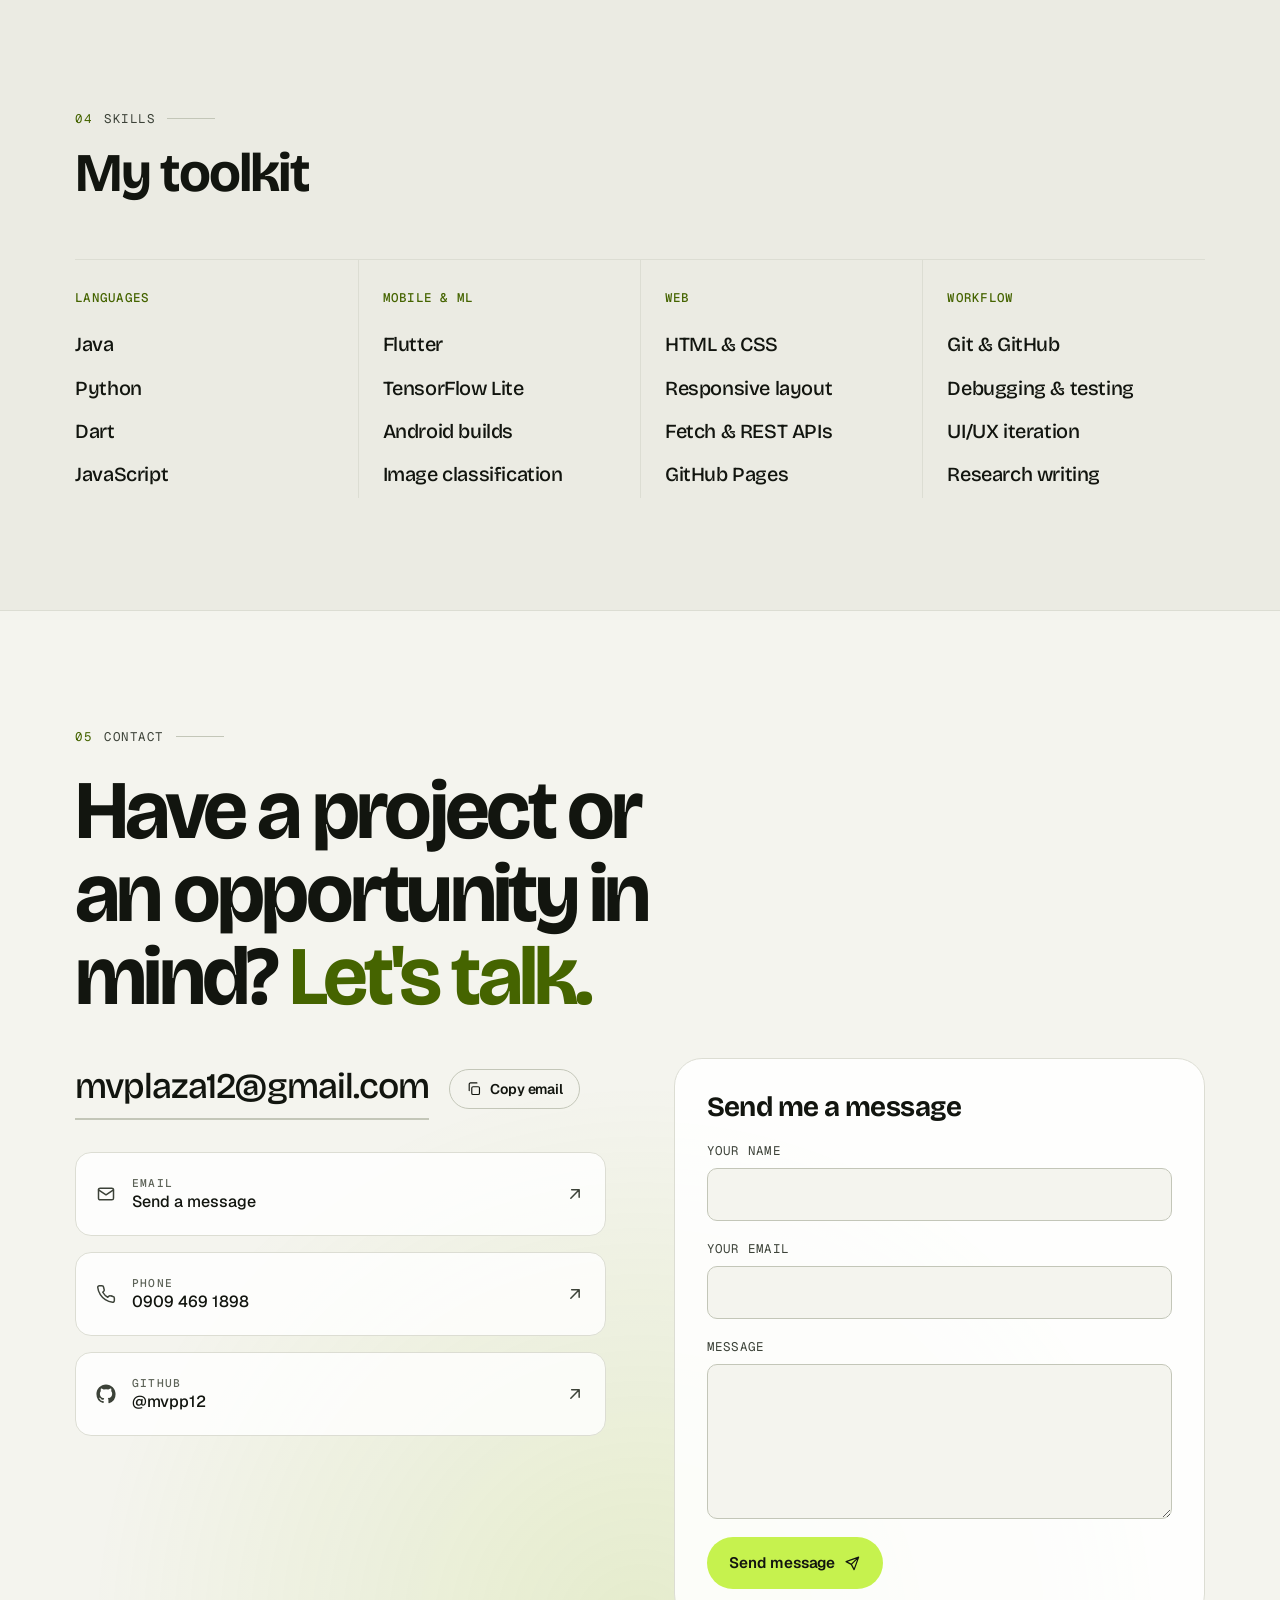
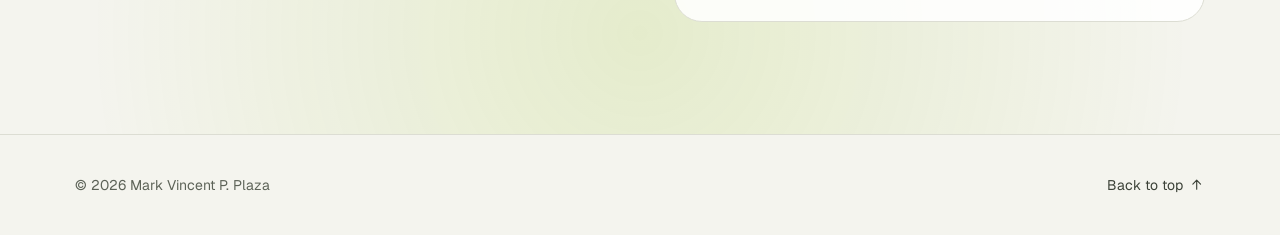
==== commit 4b2bb229: "Add photo viewer, contact form, live GitHub stat and self-hosted fonts - Award photos open in a full" ====
--- a/index.html
+++ b/index.html
@@ -13,7 +13,47 @@
     <meta property="og:title" content="Mark Vincent Plaza — IT Student &amp; Developer">
     <meta property="og:description" content="IT student developing cross-platform mobile apps, responsive websites and on-device machine-learning features.">
     <meta property="og:image" content="https://mvpp12.github.io/assets/img/og.jpg">
+    <meta property="og:image:width" content="1200">
+    <meta property="og:image:height" content="630">
+    <meta property="og:site_name" content="Mark Vincent Plaza">
     <meta name="twitter:card" content="summary_large_image">
+    <meta name="twitter:title" content="Mark Vincent Plaza — IT Student &amp; Developer">
+    <meta name="twitter:description" content="IT student developing cross-platform mobile apps, responsive websites and on-device machine-learning features.">
+    <meta name="twitter:image" content="https://mvpp12.github.io/assets/img/og.jpg">
+    <link rel="canonical" href="https://mvpp12.github.io/">
+
+    <script type="application/ld+json">
+    {
+        "@context": "https://schema.org",
+        "@graph": [
+            {
+                "@type": "WebSite",
+                "@id": "https://mvpp12.github.io/#website",
+                "url": "https://mvpp12.github.io/",
+                "name": "Mark Vincent Plaza",
+                "inLanguage": "en"
+            },
+            {
+                "@type": "Person",
+                "@id": "https://mvpp12.github.io/#person",
+                "name": "Mark Vincent P. Plaza",
+                "alternateName": "Mark Vincent Plaza",
+                "url": "https://mvpp12.github.io/",
+                "image": "https://mvpp12.github.io/assets/img/og.jpg",
+                "jobTitle": "IT Student & Developer",
+                "description": "Information Technology student at PUP Sto. Tomas building mobile apps, websites and on-device machine learning tools.",
+                "affiliation": {
+                    "@type": "CollegeOrUniversity",
+                    "name": "Polytechnic University of the Philippines – Sto. Tomas Campus"
+                },
+                "address": { "@type": "PostalAddress", "addressCountry": "PH" },
+                "knowsAbout": ["Flutter", "Dart", "TensorFlow Lite", "Java", "Python", "JavaScript", "HTML", "CSS", "REST APIs", "Android"],
+                "award": "3rd Runner Up, PUP Hackathon 2026: Uthak ang Puhunan",
+                "sameAs": ["https://github.com/mvpp12"]
+            }
+        ]
+    }
+    </script>
 
     <script>
         // Set the theme before first paint so there is no flash.
@@ -26,10 +66,9 @@
         })();
     </script>
 
-    <link rel="preconnect" href="https://fonts.googleapis.com">
-    <link rel="preconnect" href="https://fonts.gstatic.com" crossorigin>
-    <link href="https://fonts.googleapis.com/css2?family=Bricolage+Grotesque:opsz,wght@12..96,500;12..96,700;12..96,800&family=Geist:wght@400;500;600&family=Geist+Mono:wght@400;500&display=swap" rel="stylesheet">
-    <link rel="stylesheet" href="styles.css?v=5">
+    <link rel="preload" href="assets/fonts/geist-latin.woff2" as="font" type="font/woff2" crossorigin>
+    <link rel="preload" href="assets/fonts/bricolage-grotesque-latin.woff2" as="font" type="font/woff2" crossorigin>
+    <link rel="stylesheet" href="styles.css?v=6">
 </head>
 <body>
 
@@ -47,6 +86,11 @@
             <symbol id="i-moon" viewBox="0 0 24 24"><path d="M21 12.8A9 9 0 1 1 11.2 3a7 7 0 0 0 9.8 9.8z"/></symbol>
             <symbol id="i-code" viewBox="0 0 24 24"><path d="m8 6-6 6 6 6M16 6l6 6-6 6"/></symbol>
             <symbol id="i-github" viewBox="0 0 24 24"><path fill="currentColor" stroke="none" d="M12 .5C5.65.5.5 5.65.5 12a11.5 11.5 0 0 0 7.86 10.92c.58.1.79-.25.79-.56v-2c-3.2.7-3.87-1.37-3.87-1.37-.52-1.33-1.28-1.69-1.28-1.69-1.04-.71.08-.7.08-.7 1.15.08 1.76 1.19 1.76 1.19 1.03 1.76 2.69 1.25 3.35.96.1-.75.4-1.25.73-1.54-2.55-.29-5.24-1.28-5.24-5.68 0-1.26.45-2.28 1.19-3.09-.12-.29-.52-1.46.11-3.05 0 0 .97-.31 3.17 1.18a11 11 0 0 1 5.77 0c2.2-1.49 3.17-1.18 3.17-1.18.63 1.59.23 2.76.11 3.05.74.81 1.19 1.83 1.19 3.09 0 4.41-2.69 5.39-5.25 5.67.41.36.78 1.06.78 2.14v3.17c0 .31.21.67.8.56A11.5 11.5 0 0 0 23.5 12C23.5 5.65 18.35.5 12 .5Z"/></symbol>
+            <symbol id="i-expand" viewBox="0 0 24 24"><path d="M15 3h6v6M9 21H3v-6M21 3l-7 7M3 21l7-7"/></symbol>
+            <symbol id="i-close" viewBox="0 0 24 24"><path d="M6 6l12 12M18 6 6 18"/></symbol>
+            <symbol id="i-chev-l" viewBox="0 0 24 24"><path d="m15 6-6 6 6 6"/></symbol>
+            <symbol id="i-chev-r" viewBox="0 0 24 24"><path d="m9 6 6 6-6 6"/></symbol>
+            <symbol id="i-send" viewBox="0 0 24 24"><path d="M21 3 10.5 13.5M21 3l-6.5 18-4-7.5L3 9.5z"/></symbol>
         </defs>
     </svg>
 
@@ -55,7 +99,7 @@
 
     <header class="nav" id="nav">
         <div class="nav__inner">
-            <a class="brand" href="#top" aria-label="Mark Vincent Plaza, back to top">
+            <a class="brand" href="#top" title="Back to top">
                 <span class="brand__mark">MV</span>
                 <span class="brand__name">Mark Vincent Plaza</span>
             </a>
@@ -136,7 +180,8 @@
                 <figure class="stage" id="stage">
                     <div class="viewfinder">
                         <div class="viewfinder__reveal">
-                            <img src="assets/img/portrait-cutout.webp" width="900" height="979"
+                            <img src="assets/img/portrait-cutout.webp" srcset="assets/img/portrait-cutout-600.webp 600w, assets/img/portrait-cutout.webp 900w"
+                                 sizes="(max-width: 900px) 320px, 460px" width="900" height="979"
                                  alt="Portrait of Mark Vincent Plaza in a dark suit" fetchpriority="high">
                         </div>
                         <span class="viewfinder__scan" aria-hidden="true"></span>
@@ -156,7 +201,7 @@
                 <div><dt>Studying</dt><dd>BS Information Technology</dd></div>
                 <div><dt>School</dt><dd>PUP – Sto. Tomas Campus</dd></div>
                 <div><dt>Focus</dt><dd>Mobile, web &amp; applied ML</dd></div>
-                <div><dt>Projects</dt><dd>5 live &amp; open source</dd></div>
+                <div><dt>GitHub</dt><dd id="gh-stat">11 public repos</dd></div>
             </dl>
         </section>
 
@@ -187,7 +232,8 @@
                     <article class="project reveal spotlight">
                         <a class="project__media" href="https://github.com/mvpp12/ChickDetect" target="_blank" rel="noopener" tabindex="-1" aria-hidden="true">
                             <span class="browser-bar"><i></i><i></i><i></i></span>
-                            <img src="assets/img/chickdetect.webp" width="1200" height="750" loading="lazy" alt="">
+                            <img src="assets/img/chickdetect.webp" srcset="assets/img/chickdetect-800.webp 800w, assets/img/chickdetect.webp 1200w"
+                                 sizes="(max-width: 640px) 100vw, (max-width: 1024px) 50vw, 380px" width="1200" height="750" loading="lazy" alt="">
                         </a>
                         <div class="project__body">
                             <div class="project__top">
@@ -205,7 +251,8 @@
                     <article class="project reveal spotlight">
                         <a class="project__media" href="https://mvpp12.github.io/Northern-Lights.github.io/" target="_blank" rel="noopener" tabindex="-1" aria-hidden="true">
                             <span class="browser-bar"><i></i><i></i><i></i></span>
-                            <img src="assets/img/aurora.webp" width="1200" height="750" loading="lazy" alt="">
+                            <img src="assets/img/aurora.webp" srcset="assets/img/aurora-800.webp 800w, assets/img/aurora.webp 1200w"
+                                 sizes="(max-width: 640px) 100vw, (max-width: 1024px) 50vw, 380px" width="1200" height="750" loading="lazy" alt="">
                         </a>
                         <div class="project__body">
                             <div class="project__top">
@@ -224,7 +271,8 @@
                     <article class="project reveal spotlight">
                         <a class="project__media" href="https://mvpp12.github.io/DigimonAPI/" target="_blank" rel="noopener" tabindex="-1" aria-hidden="true">
                             <span class="browser-bar"><i></i><i></i><i></i></span>
-                            <img src="assets/img/digimon.webp" width="1200" height="750" loading="lazy" alt="">
+                            <img src="assets/img/digimon.webp" srcset="assets/img/digimon-800.webp 800w, assets/img/digimon.webp 1200w"
+                                 sizes="(max-width: 640px) 100vw, (max-width: 1024px) 50vw, 380px" width="1200" height="750" loading="lazy" alt="">
                         </a>
                         <div class="project__body">
                             <div class="project__top">
@@ -243,7 +291,8 @@
                     <article class="project reveal spotlight">
                         <a class="project__media" href="https://mvpp12.github.io/Device-Specification.github.io/" target="_blank" rel="noopener" tabindex="-1" aria-hidden="true">
                             <span class="browser-bar"><i></i><i></i><i></i></span>
-                            <img src="assets/img/device.webp" width="1200" height="750" loading="lazy" alt="">
+                            <img src="assets/img/device.webp" srcset="assets/img/device-800.webp 800w, assets/img/device.webp 1200w"
+                                 sizes="(max-width: 640px) 100vw, (max-width: 1024px) 50vw, 380px" width="1200" height="750" loading="lazy" alt="">
                         </a>
                         <div class="project__body">
                             <div class="project__top">
@@ -262,7 +311,8 @@
                     <article class="project reveal spotlight">
                         <a class="project__media" href="https://mvpp12.github.io/Kimetsu-No-Yoiba-Gallery/" target="_blank" rel="noopener" tabindex="-1" aria-hidden="true">
                             <span class="browser-bar"><i></i><i></i><i></i></span>
-                            <img src="assets/img/kimetsu.webp" width="1200" height="750" loading="lazy" alt="">
+                            <img src="assets/img/kimetsu.webp" srcset="assets/img/kimetsu-800.webp 800w, assets/img/kimetsu.webp 1200w"
+                                 sizes="(max-width: 640px) 100vw, (max-width: 1024px) 50vw, 380px" width="1200" height="750" loading="lazy" alt="">
                         </a>
                         <div class="project__body">
                             <div class="project__top">
@@ -296,9 +346,12 @@
                 </header>
 
                 <article class="award reveal spotlight">
-                    <a class="award__media" href="assets/img/hackathon-team.webp" target="_blank" rel="noopener">
-                        <img src="assets/img/hackathon-team.webp" width="1600" height="1199" loading="lazy"
+                    <a class="award__media zoom" href="assets/img/hackathon-team-full.webp" target="_blank" rel="noopener"
+                       data-zoom data-caption="Team Innobyte, 3rd Runner Up at PUP Hackathon 2026" aria-label="Enlarge photo: Team Innobyte with their awards">
+                        <img src="assets/img/hackathon-team.webp" srcset="assets/img/hackathon-team-800.webp 800w, assets/img/hackathon-team.webp 1600w"
+                             sizes="(max-width: 900px) 100vw, 640px" width="1600" height="1199" loading="lazy"
                              alt="Team Innobyte on stage holding their certificates, plaque and prize check at PUP Hackathon 2026">
+                        <span class="zoom__hint" aria-hidden="true"><svg class="ic"><use href="#i-expand"/></svg></span>
                     </a>
                     <div class="award__body">
                         <span class="award__badge">3rd Runner Up</span>
@@ -318,18 +371,31 @@
 
                 <div class="award-shots">
                     <figure class="award-shot award-shot--paper reveal">
-                        <img src="assets/img/hackathon-cert-3rd.webp" width="900" height="1267" loading="lazy"
-                             alt="Certificate of Recognition naming Mark Vincent P. Plaza 3rd Runner Up of PUP Hackathon 2026">
+                        <a class="zoom" href="assets/img/hackathon-cert-3rd-full.webp" target="_blank" rel="noopener"
+                           data-zoom data-caption="3rd Runner Up certificate, October 14, 2026" aria-label="Enlarge the 3rd Runner Up certificate">
+                            <img src="assets/img/hackathon-cert-3rd.webp" width="900" height="1267" loading="lazy"
+                                 alt="Certificate of Recognition naming Mark Vincent P. Plaza 3rd Runner Up of PUP Hackathon 2026">
+                            <span class="zoom__hint" aria-hidden="true"><svg class="ic"><use href="#i-expand"/></svg></span>
+                        </a>
                         <figcaption><b>3rd Runner Up</b> Certificate &middot; Oct 14, 2026</figcaption>
                     </figure>
                     <figure class="award-shot award-shot--paper reveal">
-                        <img src="assets/img/hackathon-cert-top10.webp" width="900" height="1279" loading="lazy"
-                             alt="Certificate of Recognition naming Mark Vincent P. Plaza one of the Top 10 Finalists of Hackathon 2026">
+                        <a class="zoom" href="assets/img/hackathon-cert-top10-full.webp" target="_blank" rel="noopener"
+                           data-zoom data-caption="Top 10 Finalist certificate, October 13, 2026" aria-label="Enlarge the Top 10 Finalist certificate">
+                            <img src="assets/img/hackathon-cert-top10.webp" width="900" height="1279" loading="lazy"
+                                 alt="Certificate of Recognition naming Mark Vincent P. Plaza one of the Top 10 Finalists of Hackathon 2026">
+                            <span class="zoom__hint" aria-hidden="true"><svg class="ic"><use href="#i-expand"/></svg></span>
+                        </a>
                         <figcaption><b>Top 10 Finalist</b> Certificate &middot; Oct 13, 2026</figcaption>
                     </figure>
                     <figure class="award-shot award-shot--wide reveal">
-                        <img src="assets/img/hackathon-pitch.webp" width="1400" height="1049" loading="lazy"
-                             alt="Mark presenting the team's app on stage at PUP Hackathon 2026">
+                        <a class="zoom" href="assets/img/hackathon-pitch-full.webp" target="_blank" rel="noopener"
+                           data-zoom data-caption="The pitch: presenting our app" aria-label="Enlarge photo: the pitch">
+                            <img src="assets/img/hackathon-pitch.webp" srcset="assets/img/hackathon-pitch-800.webp 800w, assets/img/hackathon-pitch.webp 1400w"
+                                 sizes="(max-width: 1240px) 100vw, 1130px" width="1400" height="1049" loading="lazy"
+                                 alt="Mark presenting the team's app on stage at PUP Hackathon 2026">
+                            <span class="zoom__hint" aria-hidden="true"><svg class="ic"><use href="#i-expand"/></svg></span>
+                        </a>
                         <figcaption><b>The pitch</b> Presenting our app</figcaption>
                     </figure>
                 </div>
@@ -341,7 +407,8 @@
             <div class="container about">
                 <div class="about__media reveal">
                     <figure class="photo">
-                        <img src="assets/img/outdoors.webp" width="1400" height="1050" loading="lazy"
+                        <img src="assets/img/outdoors.webp" srcset="assets/img/outdoors-800.webp 800w, assets/img/outdoors.webp 1400w"
+                             sizes="(max-width: 900px) 400px, 520px" width="1400" height="1050" loading="lazy"
                              alt="Mark looking up at the sky from a grassy field, shot from a low angle">
                     </figure>
                 </div>
@@ -421,38 +488,73 @@
                 <p class="eyebrow reveal"><span>05</span> Contact</p>
                 <h2 class="contact__title reveal">Have a project or an opportunity in mind? <em>Let's talk.</em></h2>
 
-                <div class="contact__mail reveal">
-                    <a class="contact__email" href="mailto:mvplaza12@gmail.com">mvplaza12@gmail.com</a>
-                    <button class="btn btn--ghost btn--small copy-btn" type="button" data-copy="mvplaza12@gmail.com">
-                        <svg class="ic ic--copy"><use href="#i-copy"/></svg>
-                        <svg class="ic ic--check"><use href="#i-check"/></svg>
-                        <span class="copy-btn__label" aria-live="polite">Copy email</span>
-                    </button>
-                </div>
-
-                <ul class="contact__list reveal">
-                    <li>
-                        <a href="mailto:mvplaza12@gmail.com">
-                            <svg class="ic"><use href="#i-mail"/></svg>
-                            <span><small>Email</small>Send a message</span>
-                            <svg class="ic contact__arrow"><use href="#i-arrow-ur"/></svg>
-                        </a>
-                    </li>
-                    <li>
-                        <a href="tel:+639094691898">
-                            <svg class="ic"><use href="#i-phone"/></svg>
-                            <span><small>Phone</small>0909 469 1898</span>
-                            <svg class="ic contact__arrow"><use href="#i-arrow-ur"/></svg>
-                        </a>
-                    </li>
-                    <li>
-                        <a href="https://github.com/mvpp12" target="_blank" rel="noopener">
-                            <svg class="ic"><use href="#i-github"/></svg>
-                            <span><small>GitHub</small>@mvpp12</span>
-                            <svg class="ic contact__arrow"><use href="#i-arrow-ur"/></svg>
-                        </a>
-                    </li>
-                </ul>
+                <div class="contact__grid">
+                    <div class="contact__direct">
+                        <div class="contact__mail reveal">
+                            <a class="contact__email" href="mailto:mvplaza12@gmail.com">mvplaza12@gmail.com</a>
+                            <button class="btn btn--ghost btn--small copy-btn" type="button" data-copy="mvplaza12@gmail.com">
+                                <svg class="ic ic--copy"><use href="#i-copy"/></svg>
+                                <svg class="ic ic--check"><use href="#i-check"/></svg>
+                                <span class="copy-btn__label" aria-live="polite">Copy email</span>
+                            </button>
+                        </div>
+
+                        <ul class="contact__list reveal">
+                            <li>
+                                <a href="mailto:mvplaza12@gmail.com">
+                                    <svg class="ic"><use href="#i-mail"/></svg>
+                                    <span><small>Email</small>Send a message</span>
+                                    <svg class="ic contact__arrow"><use href="#i-arrow-ur"/></svg>
+                                </a>
+                            </li>
+                            <li>
+                                <a href="tel:+639094691898">
+                                    <svg class="ic"><use href="#i-phone"/></svg>
+                                    <span><small>Phone</small>0909 469 1898</span>
+                                    <svg class="ic contact__arrow"><use href="#i-arrow-ur"/></svg>
+                                </a>
+                            </li>
+                            <li>
+                                <a href="https://github.com/mvpp12" target="_blank" rel="noopener">
+                                    <svg class="ic"><use href="#i-github"/></svg>
+                                    <span><small>GitHub</small>@mvpp12</span>
+                                    <svg class="ic contact__arrow"><use href="#i-arrow-ur"/></svg>
+                                </a>
+                            </li>
+                        </ul>
+                    </div>
+
+                    <form class="contact-form reveal" id="contact-form" method="POST"
+                          action="https://formsubmit.co/mvplaza12@gmail.com"
+                          data-endpoint="https://formsubmit.co/ajax/mvplaza12@gmail.com">
+                        <h3 class="contact-form__title">Send me a message</h3>
+                        <div class="field">
+                            <label for="cf-name">Your name</label>
+                            <input id="cf-name" name="name" type="text" autocomplete="name" required maxlength="80">
+                        </div>
+                        <div class="field">
+                            <label for="cf-email">Your email</label>
+                            <input id="cf-email" name="email" type="email" autocomplete="email" required maxlength="120" spellcheck="false">
+                        </div>
+                        <div class="field">
+                            <label for="cf-message">Message</label>
+                            <textarea id="cf-message" name="message" rows="5" required maxlength="3000"></textarea>
+                        </div>
+                        <div class="field field--trap" aria-hidden="true">
+                            <label for="cf-company">Leave this empty</label>
+                            <input id="cf-company" name="_honey" type="text" tabindex="-1" autocomplete="off">
+                        </div>
+                        <input type="hidden" name="_subject" value="New message from your portfolio">
+                        <input type="hidden" name="_captcha" value="false">
+                        <div class="contact-form__foot">
+                            <button class="btn btn--accent" type="submit">
+                                <span>Send message</span>
+                                <svg class="ic"><use href="#i-send"/></svg>
+                            </button>
+                            <p class="contact-form__status" role="status" aria-live="polite"></p>
+                        </div>
+                    </form>
+                </div>
             </div>
         </section>
     </main>
@@ -467,6 +569,22 @@
         </div>
     </footer>
 
-    <script src="script.js?v=2"></script>
+    <dialog class="lightbox" id="lightbox" aria-label="Photo viewer">
+        <figure class="lightbox__figure">
+            <img class="lightbox__img" alt="">
+            <figcaption class="lightbox__cap"><span class="lightbox__text"></span><span class="lightbox__count"></span></figcaption>
+        </figure>
+        <button class="icon-btn lightbox__btn lightbox__close" type="button" aria-label="Close viewer">
+            <svg class="ic"><use href="#i-close"/></svg>
+        </button>
+        <button class="icon-btn lightbox__btn lightbox__prev" type="button" aria-label="Previous photo">
+            <svg class="ic"><use href="#i-chev-l"/></svg>
+        </button>
+        <button class="icon-btn lightbox__btn lightbox__next" type="button" aria-label="Next photo">
+            <svg class="ic"><use href="#i-chev-r"/></svg>
+        </button>
+    </dialog>
+
+    <script src="script.js?v=3"></script>
 </body>
 </html>
--- a/styles.css
+++ b/styles.css
@@ -2,6 +2,56 @@
    Mark Vincent Plaza — portfolio
    Tokens first, then layout, then components.
    ========================================================= */
+
+/* Fonts are served from this site (variable files, latin + latin-ext) */
+@font-face {
+    font-family: "Bricolage Grotesque";
+    font-style: normal;
+    font-weight: 500 800;
+    font-display: swap;
+    src: url("assets/fonts/bricolage-grotesque-latin-ext.woff2") format("woff2");
+    unicode-range: U+0100-02BA, U+02BD-02C5, U+02C7-02CC, U+02CE-02D7, U+02DD-02FF, U+0304, U+0308, U+0329, U+1D00-1DBF, U+1E00-1E9F, U+1EF2-1EFF, U+2020, U+20A0-20AB, U+20AD-20C4, U+2113, U+2C60-2C7F, U+A720-A7FF;
+}
+@font-face {
+    font-family: "Bricolage Grotesque";
+    font-style: normal;
+    font-weight: 500 800;
+    font-display: swap;
+    src: url("assets/fonts/bricolage-grotesque-latin.woff2") format("woff2");
+    unicode-range: U+0000-00FF, U+0131, U+0152-0153, U+02BB-02BC, U+02C6, U+02DA, U+02DC, U+0304, U+0308, U+0329, U+2000-206F, U+20AC, U+2122, U+2191, U+2193, U+2212, U+2215, U+FEFF, U+FFFD;
+}
+@font-face {
+    font-family: "Geist";
+    font-style: normal;
+    font-weight: 400 600;
+    font-display: swap;
+    src: url("assets/fonts/geist-latin-ext.woff2") format("woff2");
+    unicode-range: U+0100-02BA, U+02BD-02C5, U+02C7-02CC, U+02CE-02D7, U+02DD-02FF, U+0304, U+0308, U+0329, U+1D00-1DBF, U+1E00-1E9F, U+1EF2-1EFF, U+2020, U+20A0-20AB, U+20AD-20C4, U+2113, U+2C60-2C7F, U+A720-A7FF;
+}
+@font-face {
+    font-family: "Geist";
+    font-style: normal;
+    font-weight: 400 600;
+    font-display: swap;
+    src: url("assets/fonts/geist-latin.woff2") format("woff2");
+    unicode-range: U+0000-00FF, U+0131, U+0152-0153, U+02BB-02BC, U+02C6, U+02DA, U+02DC, U+0304, U+0308, U+0329, U+2000-206F, U+20AC, U+2122, U+2191, U+2193, U+2212, U+2215, U+FEFF, U+FFFD;
+}
+@font-face {
+    font-family: "Geist Mono";
+    font-style: normal;
+    font-weight: 400 500;
+    font-display: swap;
+    src: url("assets/fonts/geist-mono-latin-ext.woff2") format("woff2");
+    unicode-range: U+0100-02BA, U+02BD-02C5, U+02C7-02CC, U+02CE-02D7, U+02DD-02FF, U+0304, U+0308, U+0329, U+1D00-1DBF, U+1E00-1E9F, U+1EF2-1EFF, U+2020, U+20A0-20AB, U+20AD-20C4, U+2113, U+2C60-2C7F, U+A720-A7FF;
+}
+@font-face {
+    font-family: "Geist Mono";
+    font-style: normal;
+    font-weight: 400 500;
+    font-display: swap;
+    src: url("assets/fonts/geist-mono-latin.woff2") format("woff2");
+    unicode-range: U+0000-00FF, U+0131, U+0152-0153, U+02BB-02BC, U+02C6, U+02DA, U+02DC, U+0304, U+0308, U+0329, U+2000-206F, U+20AC, U+2122, U+2191, U+2193, U+2212, U+2215, U+FEFF, U+FFFD;
+}
 
 :root {
     /* Type */
@@ -54,6 +104,7 @@
     --shadow-lg: 0 30px 80px -30px rgba(0, 0, 0, 0.7);
     --nav-bg: rgba(11, 13, 11, 0.72);
     --img-dim: 0.92;
+    --danger: #ff9d8f;
 }
 
 [data-theme="light"] {
@@ -75,6 +126,7 @@
     --shadow-lg: 0 30px 70px -35px rgba(40, 50, 20, 0.35);
     --nav-bg: rgba(244, 244, 238, 0.78);
     --img-dim: 1;
+    --danger: #b3261e;
 }
 
 /* ---------- Base ---------- */
@@ -581,7 +633,15 @@
     height: auto;
 }
 
+/* Full-height carrier so translateY(100%) travels the whole frame without triggering layout */
 .viewfinder__scan {
+    position: absolute;
+    inset: 0;
+    opacity: 0;
+    pointer-events: none;
+}
+.viewfinder__scan::after {
+    content: "";
     position: absolute;
     left: 0;
     right: 0;
@@ -589,15 +649,13 @@
     height: 2px;
     background: var(--accent-text);
     box-shadow: 0 0 14px 2px var(--accent-text);
-    opacity: 0;
-    pointer-events: none;
 }
 .viewfinder__scan::before {
     content: "";
     position: absolute;
     left: 0;
     right: 0;
-    bottom: 2px;
+    top: -64px;
     height: 64px;
     background: linear-gradient(to top, color-mix(in srgb, var(--accent-text) 22%, transparent), transparent);
 }
@@ -689,8 +747,8 @@
 @keyframes vf-in { from { opacity: 0; scale: 0.96; } to { opacity: 1; scale: 1; } }
 @keyframes vf-lock { from { opacity: 0; translate: var(--x) var(--y); } to { opacity: 1; translate: 0 0; } }
 @keyframes vf-reveal { from { clip-path: inset(0 0 100% 0); } to { clip-path: inset(0 0 0 0); } }
-@keyframes vf-scan { 0% { top: 0; opacity: 1; } 95% { opacity: 1; } 100% { top: 100%; opacity: 0; } }
-@keyframes vf-idle { 0% { top: 0; opacity: 0; } 10% { opacity: 0.45; } 60% { top: 100%; opacity: 0; } 100% { top: 100%; opacity: 0; } }
+@keyframes vf-scan { 0% { transform: translateY(0); opacity: 1; } 95% { opacity: 1; } 100% { transform: translateY(100%); opacity: 0; } }
+@keyframes vf-idle { 0% { transform: translateY(0); opacity: 0; } 10% { opacity: 0.45; } 60% { transform: translateY(100%); opacity: 0; } 100% { transform: translateY(100%); opacity: 0; } }
 @keyframes vf-fade { from { opacity: 0; } to { opacity: 1; } }
 @keyframes vf-type { from { width: 0; } to { width: calc(18ch + 1.5em); } }
 @keyframes blink { 50% { opacity: 0; } }
@@ -1137,6 +1195,152 @@
 .contact__arrow { margin-left: auto; transition: transform 0.3s var(--ease), color 0.2s; }
 .contact__list a:hover .contact__arrow { transform: translate(2px, -2px); color: var(--accent-text); }
 
+.contact__grid {
+    margin-top: 2.5rem;
+    display: grid;
+    grid-template-columns: minmax(0, 1fr) minmax(0, 1fr);
+    gap: clamp(2rem, 1rem + 4vw, 4.5rem);
+    align-items: start;
+}
+.contact__grid .contact__mail { margin-top: 0; }
+.contact__grid .contact__list { margin-top: 2rem; grid-template-columns: 1fr; }
+
+.contact-form {
+    display: grid;
+    gap: 1.1rem;
+    padding: clamp(1.25rem, 1rem + 1.5vw, 2rem);
+    border: 1px solid var(--line);
+    border-radius: var(--r-lg);
+    background: color-mix(in srgb, var(--surface) 86%, transparent);
+}
+.contact-form__title {
+    font-family: var(--font-display);
+    font-size: var(--fs-h3);
+    font-weight: 700;
+    line-height: 1.15;
+    letter-spacing: -0.02em;
+}
+.field { display: grid; gap: 0.45rem; }
+.field label {
+    font-family: var(--font-mono);
+    font-size: var(--fs-mono);
+    text-transform: uppercase;
+    letter-spacing: 0.1em;
+    color: var(--text-2);
+}
+.field input,
+.field textarea {
+    width: 100%;
+    padding: 0.8rem 0.9rem;
+    font: inherit;
+    color: var(--text);
+    background: var(--bg);
+    border: 1px solid var(--line-strong);
+    border-radius: var(--r-sm);
+    transition: border-color 0.2s, box-shadow 0.2s;
+}
+.field textarea { min-height: 8.5rem; resize: vertical; }
+.field input:hover,
+.field textarea:hover { border-color: var(--muted); }
+.field input:focus-visible,
+.field textarea:focus-visible {
+    outline: none;
+    border-color: var(--accent-text);
+    box-shadow: 0 0 0 3px var(--accent-soft);
+}
+/* Spam trap: real visitors never see or reach this field */
+.field--trap { position: absolute; left: -9999px; width: 1px; height: 1px; overflow: hidden; }
+
+.contact-form__foot { display: flex; align-items: center; flex-wrap: wrap; gap: 0.75rem 1.25rem; }
+.contact-form .btn[disabled] { opacity: 0.6; cursor: progress; }
+.contact-form__status { flex: 1 1 14rem; font-size: var(--fs-small); color: var(--text-2); }
+.contact-form__status.is-ok { color: var(--accent-text); }
+.contact-form__status.is-error { color: var(--danger); }
+.contact-form__status a { text-decoration: underline; text-underline-offset: 3px; }
+
+/* ---------- Zoomable photos + viewer ---------- */
+
+.zoom { position: relative; display: block; cursor: zoom-in; }
+.award-shot .zoom { border-radius: var(--r-md); }
+.zoom__hint {
+    position: absolute;
+    right: 0.75rem;
+    bottom: 0.75rem;
+    display: grid;
+    place-items: center;
+    width: 36px;
+    height: 36px;
+    border-radius: var(--r-pill);
+    border: 1px solid rgba(255, 255, 255, 0.22);
+    background: rgba(11, 13, 11, 0.72);
+    color: #eef0ea;
+    transition: background-color 0.25s, color 0.25s, border-color 0.25s, transform 0.4s var(--ease);
+}
+.zoom__hint .ic { width: 16px; height: 16px; }
+.zoom:hover .zoom__hint,
+.zoom:focus-visible .zoom__hint {
+    background: var(--accent);
+    border-color: var(--accent);
+    color: var(--accent-ink);
+    transform: scale(1.08);
+}
+
+.lightbox {
+    width: 100vw;
+    height: 100vh;
+    height: 100dvh;
+    max-width: none;
+    max-height: none;
+    margin: 0;
+    padding: 4rem clamp(0.75rem, 5vw, 5rem) 1.25rem;
+    border: 0;
+    background: transparent;
+    color: var(--text);
+    overflow: hidden;
+    overscroll-behavior: contain;
+}
+.lightbox::backdrop { background: color-mix(in srgb, var(--bg) 93%, transparent); }
+.lightbox__figure {
+    width: 100%;
+    height: 100%;
+    display: grid;
+    grid-template-rows: minmax(0, 1fr) auto;
+    justify-items: center;
+    align-items: center;
+    gap: 0.9rem;
+}
+.lightbox__img {
+    max-width: 100%;
+    max-height: 100%;
+    width: auto;
+    height: auto;
+    object-fit: contain;
+    border-radius: var(--r-sm);
+    background: var(--surface);
+    box-shadow: var(--shadow-lg);
+    cursor: zoom-in;
+}
+.lightbox__cap {
+    display: flex;
+    flex-wrap: wrap;
+    justify-content: center;
+    gap: 0.25rem 1rem;
+    font-size: var(--fs-small);
+    color: var(--text-2);
+    text-align: center;
+}
+.lightbox__count { font-family: var(--font-mono); font-size: var(--fs-mono); color: var(--muted); align-self: center; }
+
+/* Full-size mode: the photo keeps its real size and the frame scrolls */
+.lightbox.is-zoomed .lightbox__figure { display: block; overflow: auto; }
+.lightbox.is-zoomed .lightbox__img { max-width: none; max-height: none; margin-inline: auto; cursor: zoom-out; }
+.lightbox.is-zoomed .lightbox__cap { display: none; }
+
+.lightbox__btn { position: absolute; background: var(--surface); border-color: var(--line-strong); }
+.lightbox__close { top: 0.9rem; right: 0.9rem; }
+.lightbox__prev { left: 0.9rem; top: 50%; translate: 0 -50%; }
+.lightbox__next { right: 0.9rem; top: 50%; translate: 0 -50%; }
+
 /* ---------- Footer ---------- */
 
 .footer { border-top: 1px solid var(--line); padding-block: 1.75rem; font-size: var(--fs-small); color: var(--muted); }
@@ -1161,6 +1365,19 @@
 }
 .js .reveal.is-visible { opacity: 1; transform: none; }
 
+/* The hero animates in with CSS alone, so the first screen never waits for the script */
+.js .hero .reveal {
+    opacity: 1;
+    transform: none;
+    transition: none;
+    animation: reveal-in 0.9s var(--ease) backwards;
+    animation-delay: var(--d, 0s);
+}
+.hero__copy > .reveal:nth-child(2) { --d: 0.08s; }
+.hero__copy > .reveal:nth-child(3) { --d: 0.16s; }
+.hero__copy > .reveal:nth-child(4) { --d: 0.24s; }
+@keyframes reveal-in { from { opacity: 0; transform: translateY(24px); } }
+
 /* ---------- Responsive ---------- */
 
 @media (max-width: 1024px) {
@@ -1190,6 +1407,7 @@
     .stage { order: -1; justify-self: center; width: min(82%, 320px); margin-bottom: 0.5rem; --bracket-inset: 12px; }
 
     .contact__list { grid-template-columns: 1fr; }
+    .contact__grid { grid-template-columns: 1fr; }
 }
 
 @media (max-width: 640px) {
@@ -1203,6 +1421,10 @@
     .now li { grid-template-columns: 6rem 1fr; }
     .hero__ctas .btn { flex: 1; }
     .brand__name { display: none; }
+    .lightbox { padding: 3.75rem 0.75rem 4.25rem; }
+    .lightbox__prev, .lightbox__next { top: auto; bottom: 0.9rem; translate: none; }
+    .lightbox__prev { left: calc(50% - 52px); }
+    .lightbox__next { right: calc(50% - 52px); }
 }
 
 @media (prefers-reduced-motion: reduce) {
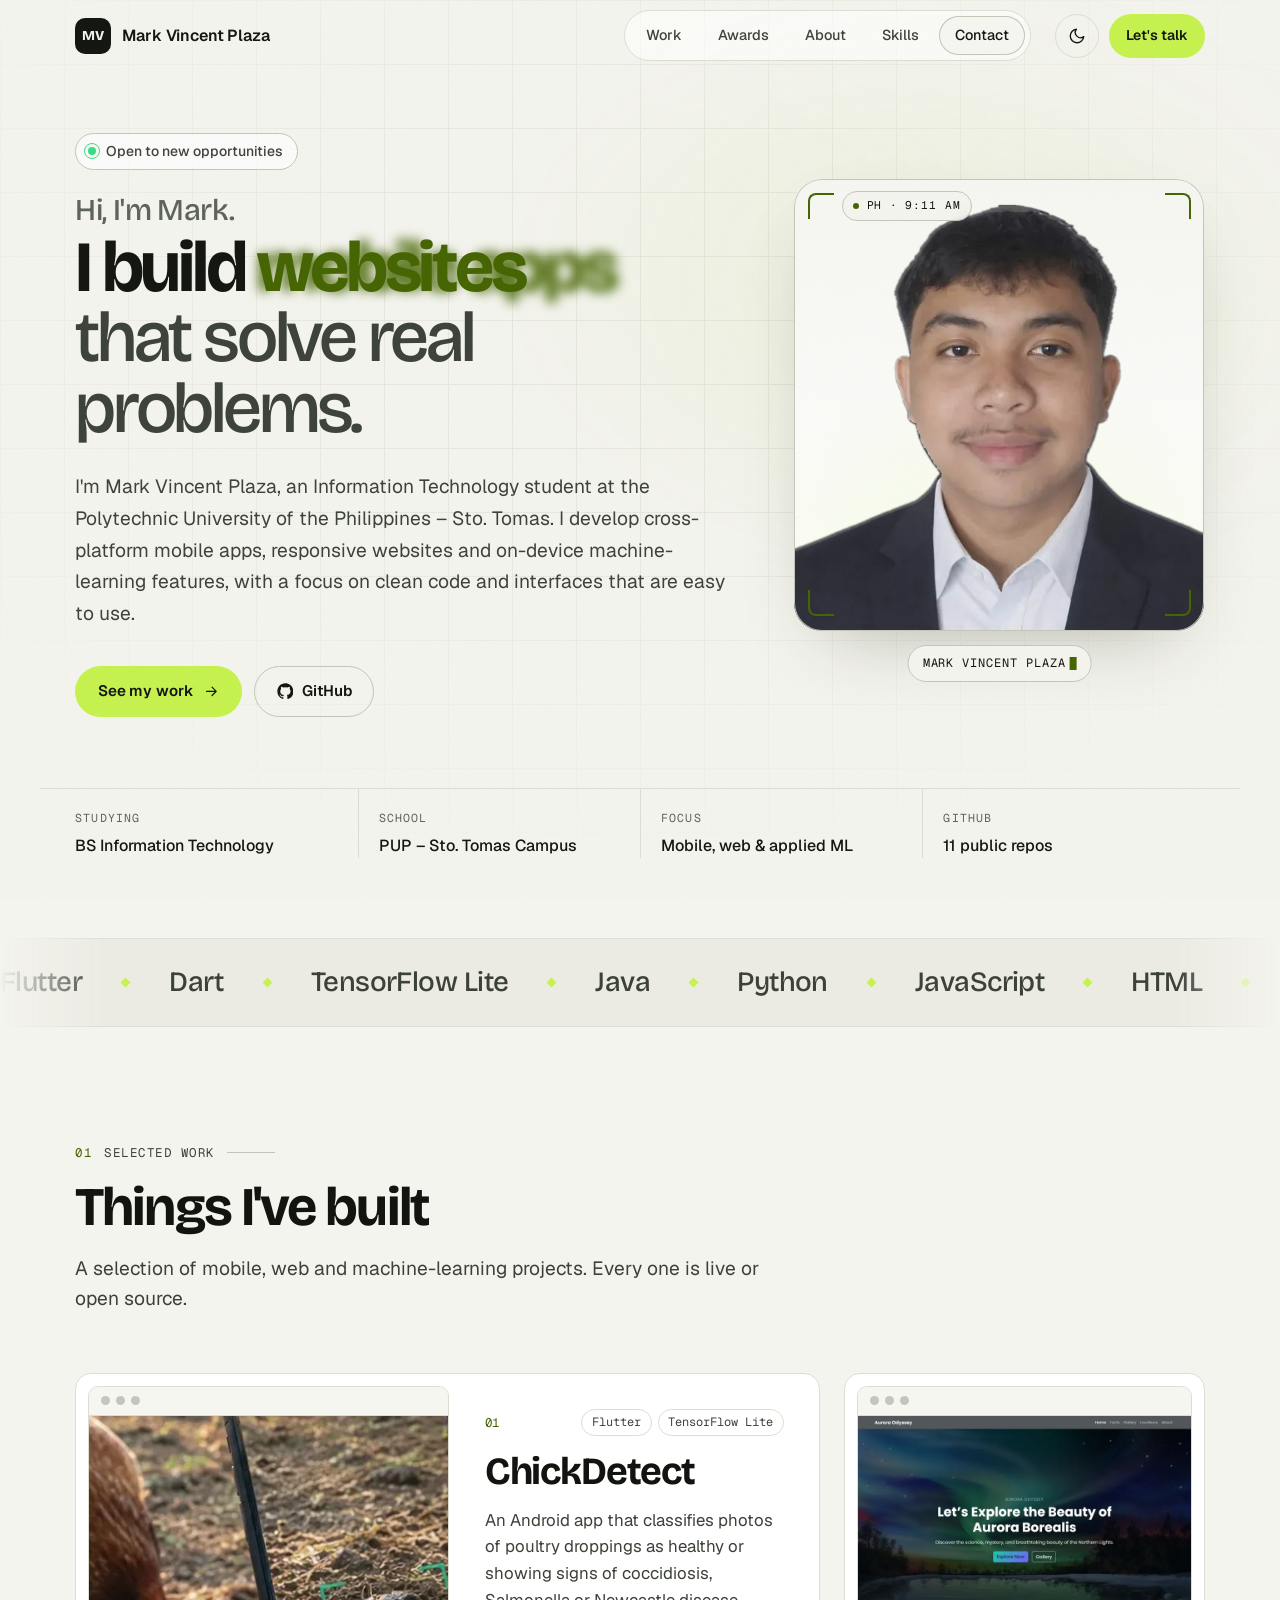
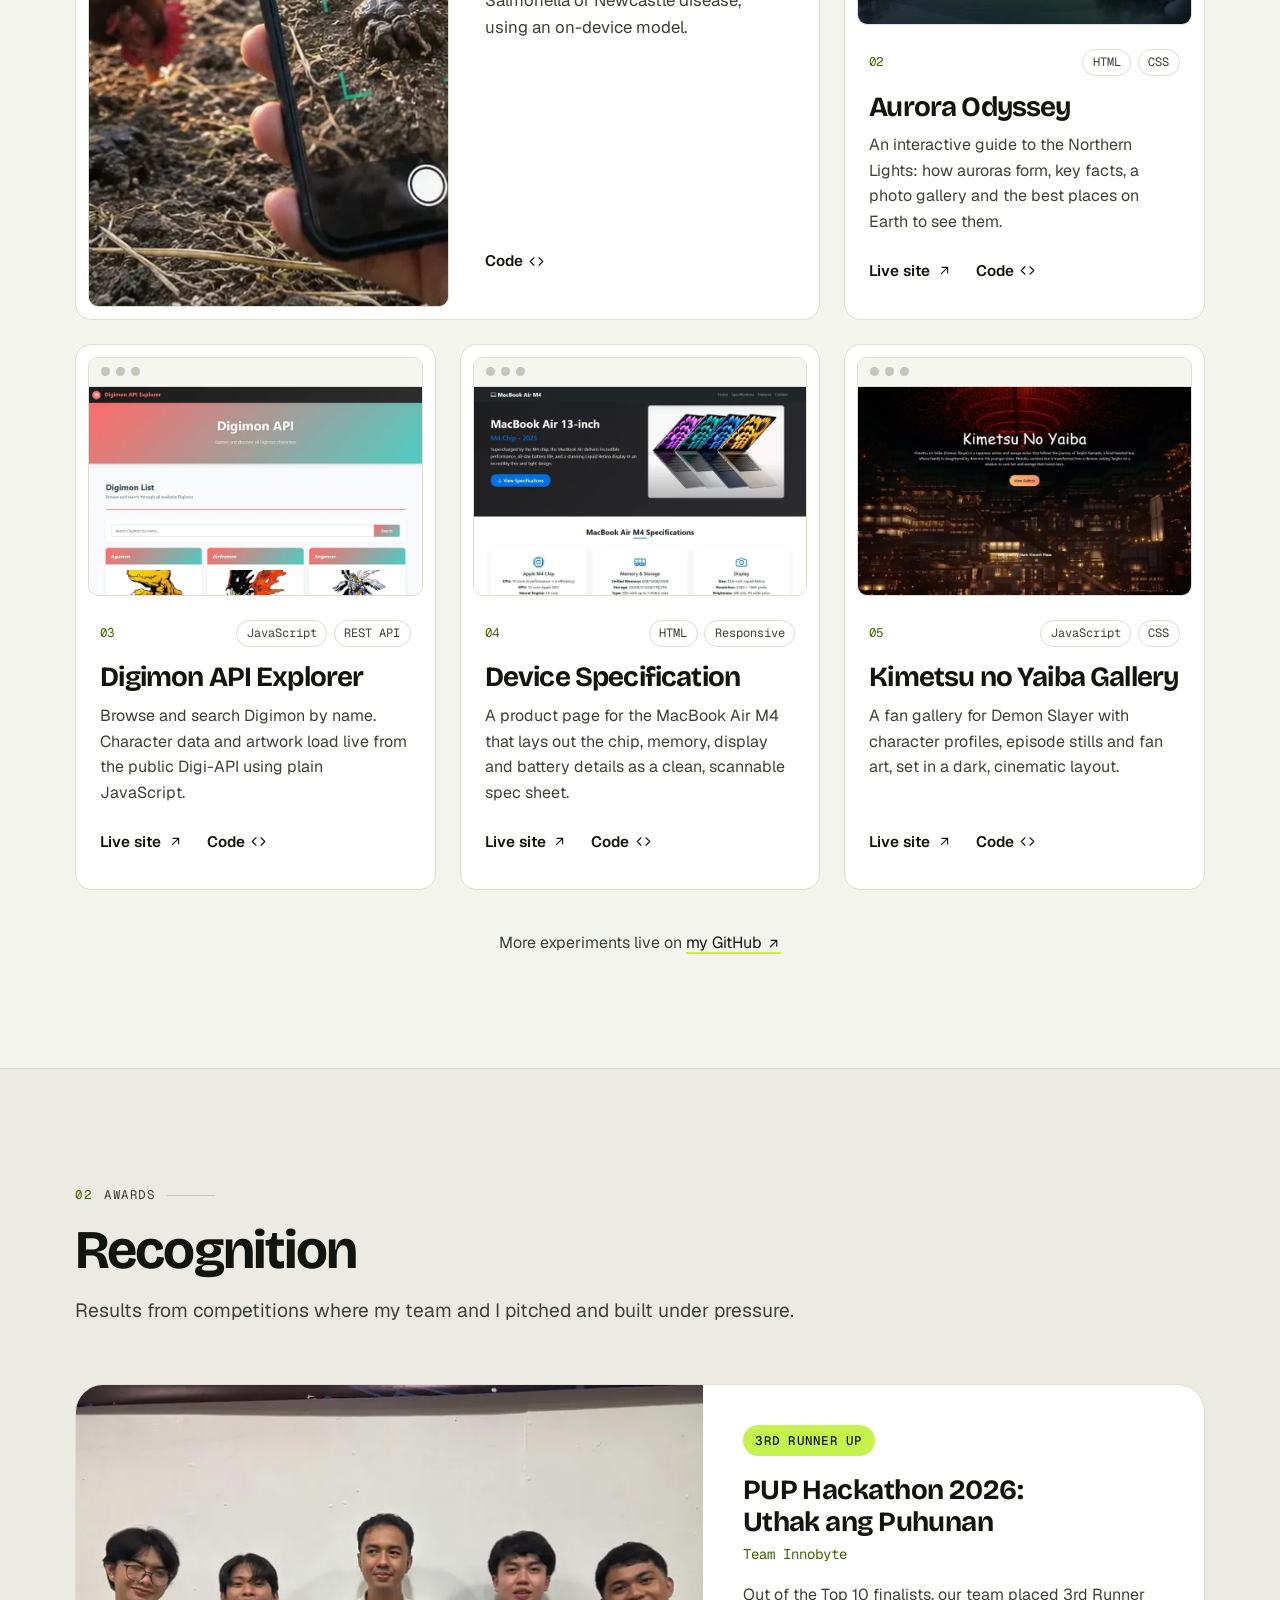
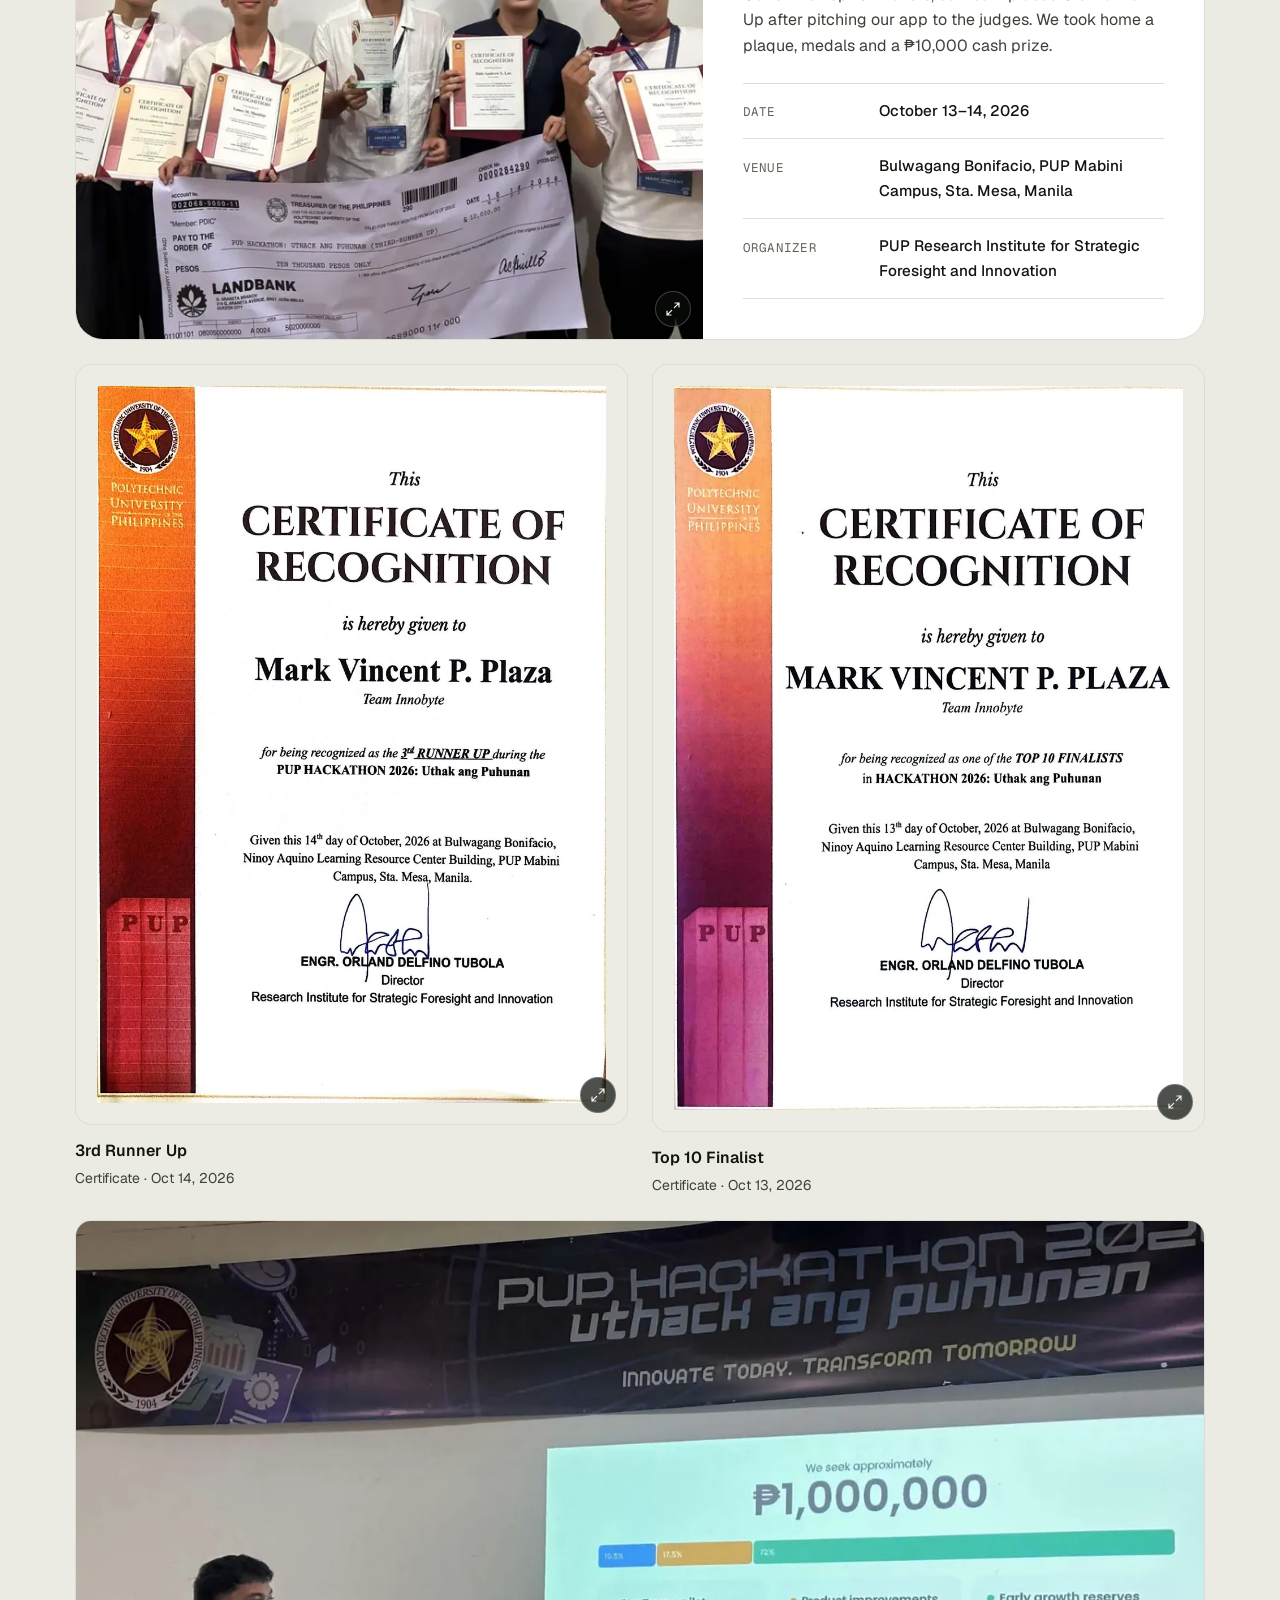
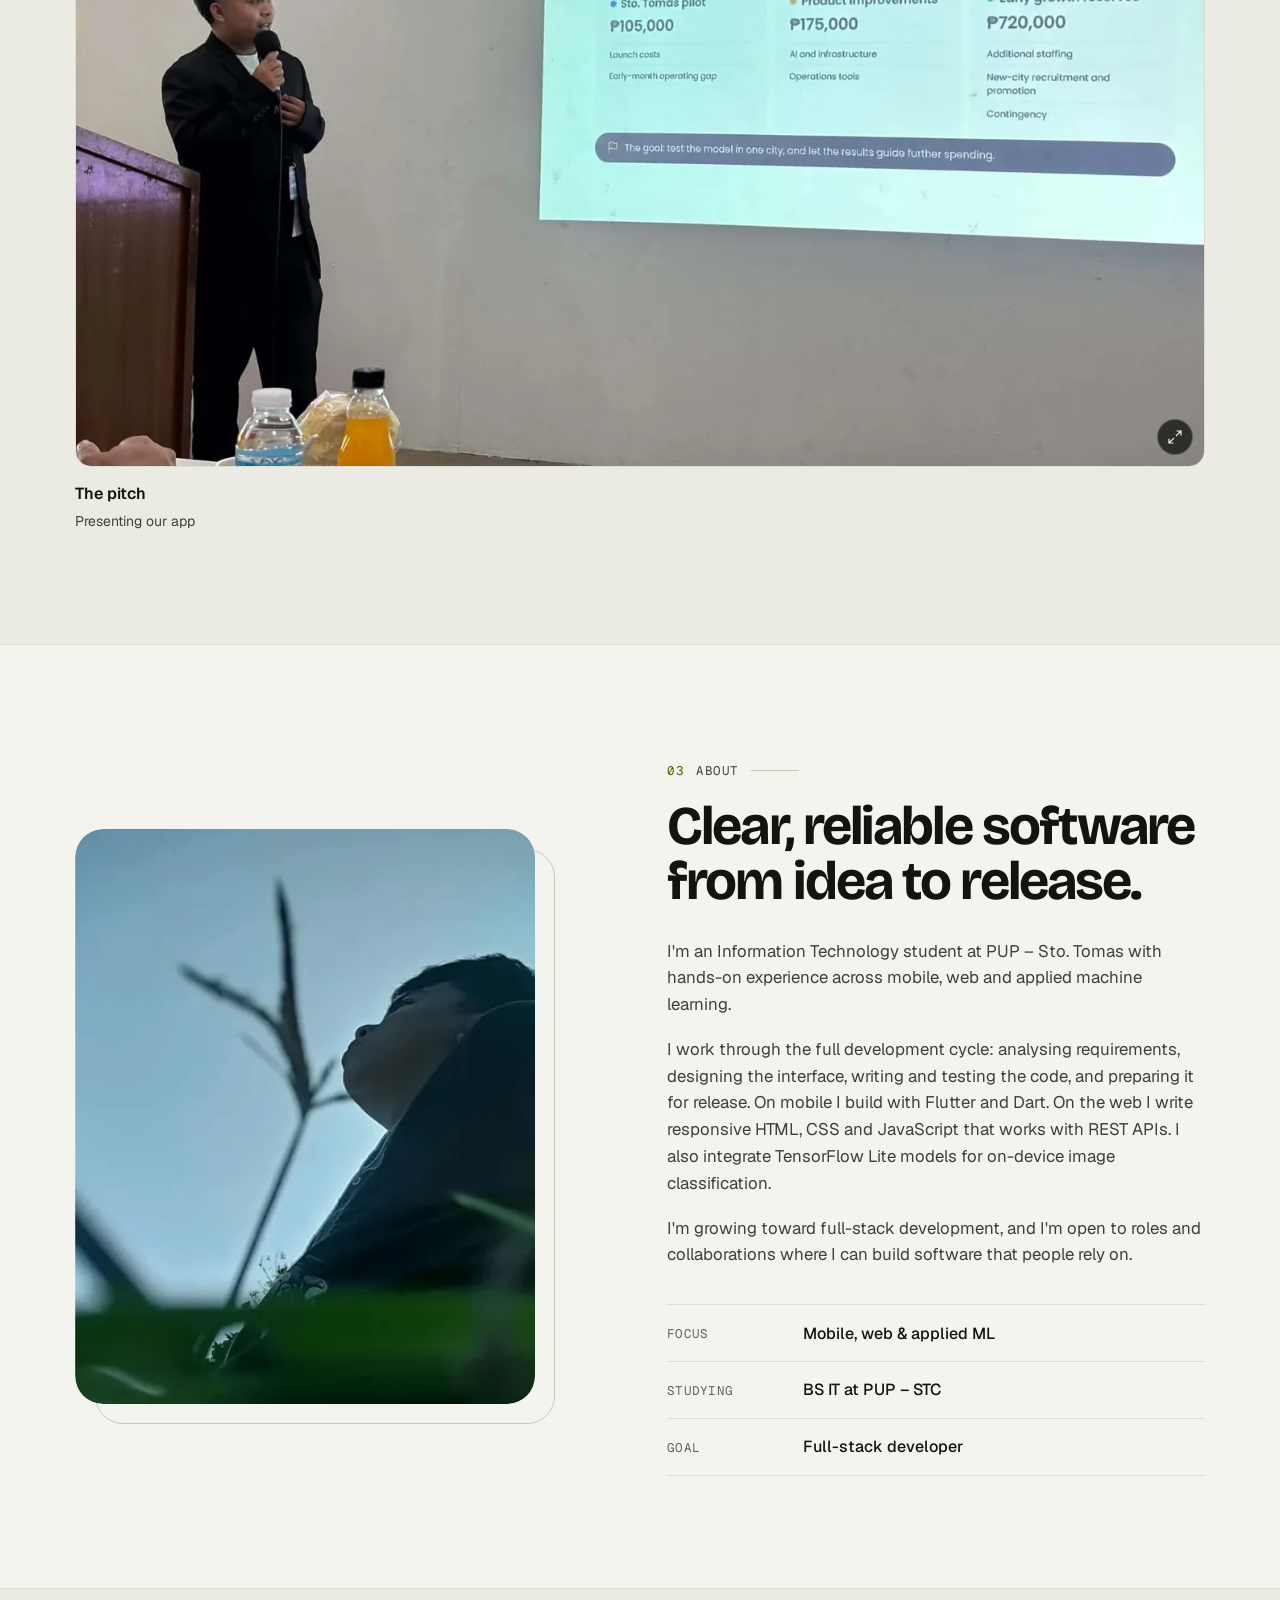
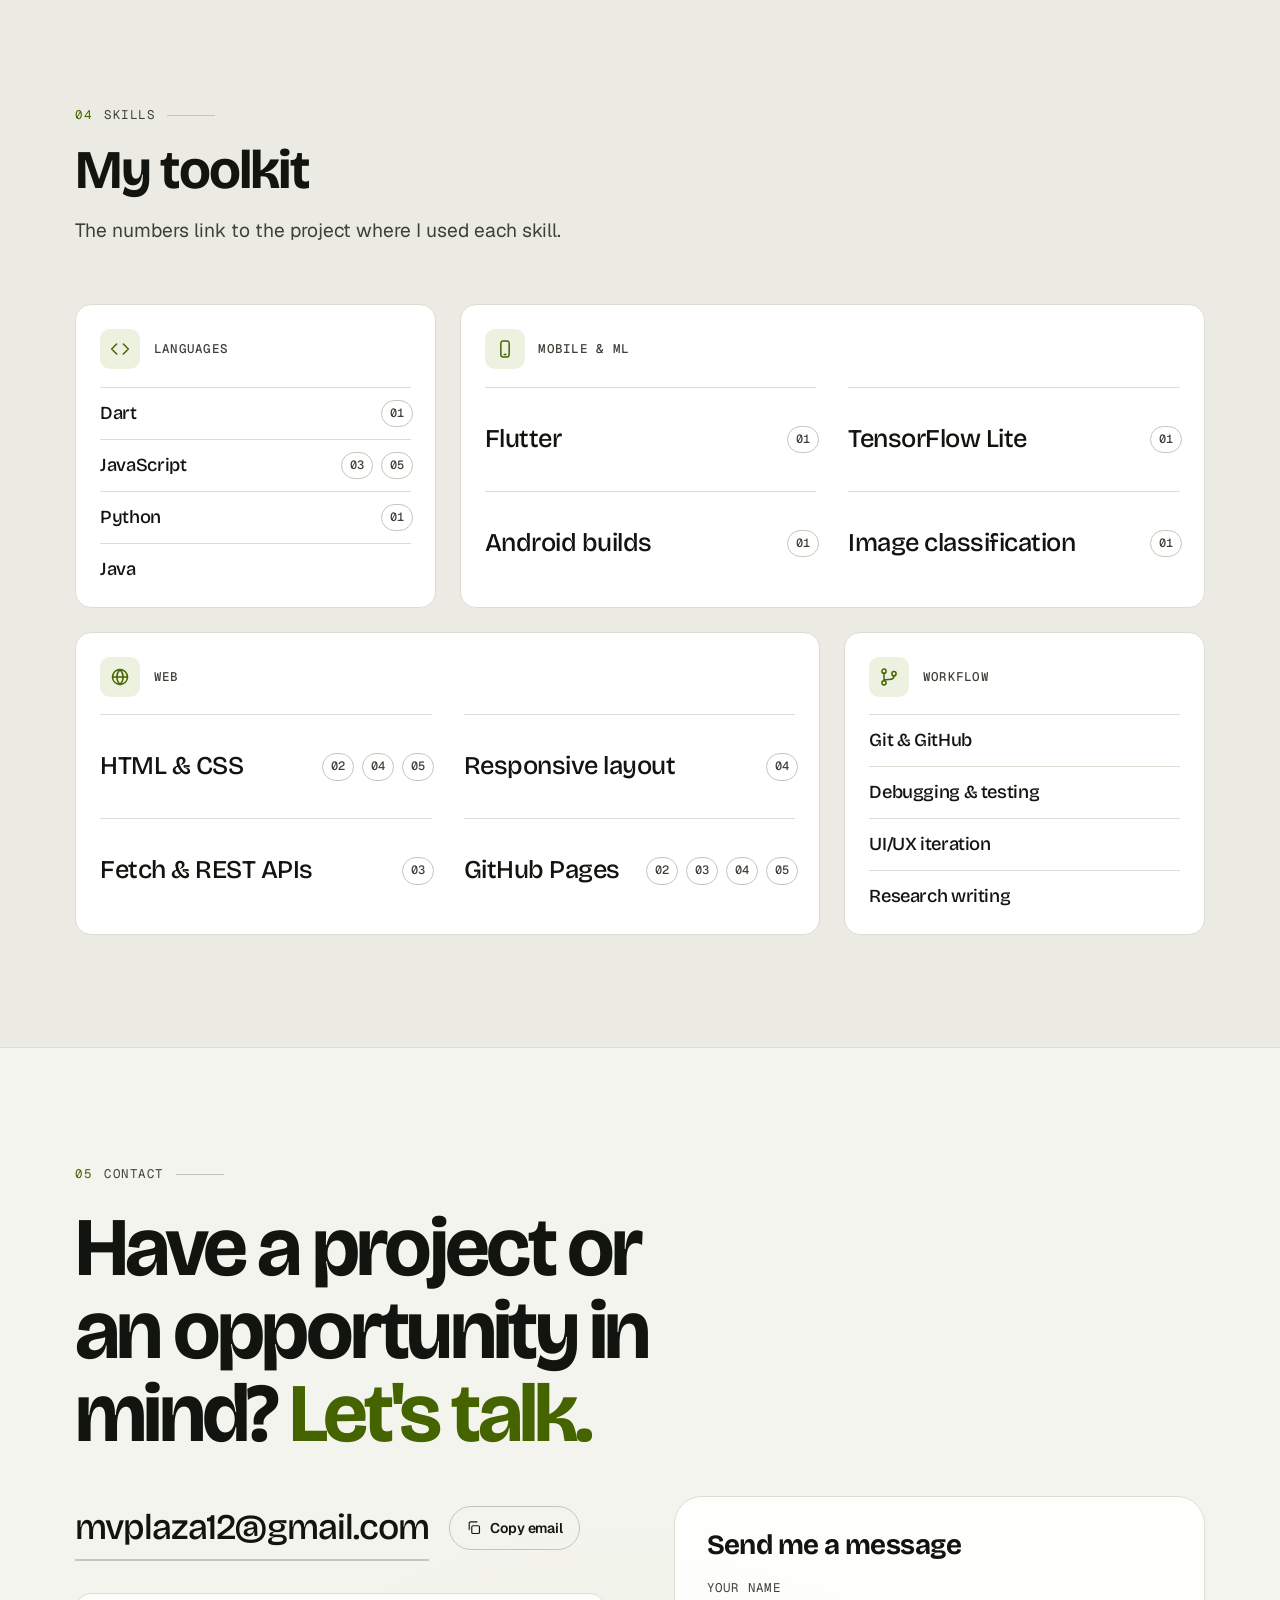
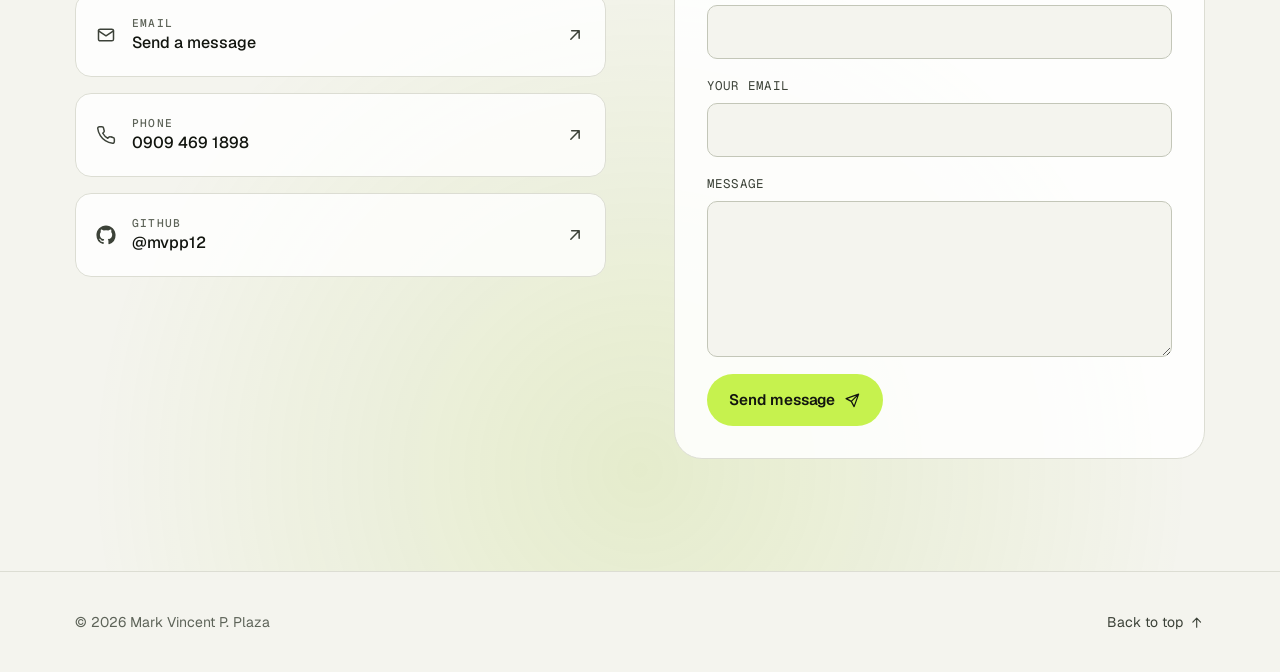
==== commit 52660fe1: "Bento Work grid, Skills tiles with project links, calmer motion - First project spans two columns; t" ====
--- a/index.html
+++ b/index.html
@@ -68,7 +68,7 @@
 
     <link rel="preload" href="assets/fonts/geist-latin.woff2" as="font" type="font/woff2" crossorigin>
     <link rel="preload" href="assets/fonts/bricolage-grotesque-latin.woff2" as="font" type="font/woff2" crossorigin>
-    <link rel="stylesheet" href="styles.css?v=6">
+    <link rel="stylesheet" href="styles.css?v=7">
 </head>
 <body>
 
@@ -90,6 +90,9 @@
             <symbol id="i-close" viewBox="0 0 24 24"><path d="M6 6l12 12M18 6 6 18"/></symbol>
             <symbol id="i-chev-l" viewBox="0 0 24 24"><path d="m15 6-6 6 6 6"/></symbol>
             <symbol id="i-chev-r" viewBox="0 0 24 24"><path d="m9 6 6 6-6 6"/></symbol>
+            <symbol id="i-device" viewBox="0 0 24 24"><rect x="7" y="2.5" width="10" height="19" rx="2.5"/><path d="M11 18.5h2"/></symbol>
+            <symbol id="i-globe" viewBox="0 0 24 24"><circle cx="12" cy="12" r="9"/><path d="M3 12h18M12 3c2.5 2.6 3.8 5.6 3.8 9s-1.300 6.400-3.800 9c-2.500-2.600-3.800-5.600-3.800-9S9.500 5.600 12 3z"/></symbol>
+            <symbol id="i-branch" viewBox="0 0 24 24"><circle cx="6" cy="5" r="2.500"/><circle cx="6" cy="19" r="2.500"/><circle cx="18" cy="8" r="2.500"/><path d="M6 7.500v9M18 10.500c0 3.500-3 4.500-6 4.500s-6 .500-6 1.500"/></symbol>
             <symbol id="i-send" viewBox="0 0 24 24"><path d="M21 3 10.5 13.5M21 3l-6.5 18-4-7.5L3 9.5z"/></symbol>
         </defs>
     </svg>
@@ -229,11 +232,11 @@
                 </header>
 
                 <div class="projects">
-                    <article class="project reveal spotlight">
+                    <article class="project project--feature reveal spotlight" id="p-chickdetect">
                         <a class="project__media" href="https://github.com/mvpp12/ChickDetect" target="_blank" rel="noopener" tabindex="-1" aria-hidden="true">
                             <span class="browser-bar"><i></i><i></i><i></i></span>
                             <img src="assets/img/chickdetect.webp" srcset="assets/img/chickdetect-800.webp 800w, assets/img/chickdetect.webp 1200w"
-                                 sizes="(max-width: 640px) 100vw, (max-width: 1024px) 50vw, 380px" width="1200" height="750" loading="lazy" alt="">
+                                 sizes="(max-width: 640px) 100vw, 480px" width="1200" height="750" loading="lazy" alt="">
                         </a>
                         <div class="project__body">
                             <div class="project__top">
@@ -248,7 +251,7 @@
                         </div>
                     </article>
 
-                    <article class="project reveal spotlight">
+                    <article class="project reveal spotlight" id="p-aurora">
                         <a class="project__media" href="https://mvpp12.github.io/Northern-Lights.github.io/" target="_blank" rel="noopener" tabindex="-1" aria-hidden="true">
                             <span class="browser-bar"><i></i><i></i><i></i></span>
                             <img src="assets/img/aurora.webp" srcset="assets/img/aurora-800.webp 800w, assets/img/aurora.webp 1200w"
@@ -268,7 +271,7 @@
                         </div>
                     </article>
 
-                    <article class="project reveal spotlight">
+                    <article class="project reveal spotlight" id="p-digimon">
                         <a class="project__media" href="https://mvpp12.github.io/DigimonAPI/" target="_blank" rel="noopener" tabindex="-1" aria-hidden="true">
                             <span class="browser-bar"><i></i><i></i><i></i></span>
                             <img src="assets/img/digimon.webp" srcset="assets/img/digimon-800.webp 800w, assets/img/digimon.webp 1200w"
@@ -288,7 +291,7 @@
                         </div>
                     </article>
 
-                    <article class="project reveal spotlight">
+                    <article class="project reveal spotlight" id="p-device">
                         <a class="project__media" href="https://mvpp12.github.io/Device-Specification.github.io/" target="_blank" rel="noopener" tabindex="-1" aria-hidden="true">
                             <span class="browser-bar"><i></i><i></i><i></i></span>
                             <img src="assets/img/device.webp" srcset="assets/img/device-800.webp 800w, assets/img/device.webp 1200w"
@@ -308,7 +311,7 @@
                         </div>
                     </article>
 
-                    <article class="project reveal spotlight">
+                    <article class="project reveal spotlight" id="p-kimetsu">
                         <a class="project__media" href="https://mvpp12.github.io/Kimetsu-No-Yoiba-Gallery/" target="_blank" rel="noopener" tabindex="-1" aria-hidden="true">
                             <span class="browser-bar"><i></i><i></i><i></i></span>
                             <img src="assets/img/kimetsu.webp" srcset="assets/img/kimetsu-800.webp 800w, assets/img/kimetsu.webp 1200w"
@@ -459,24 +462,57 @@
                 <header class="section__head reveal">
                     <p class="eyebrow"><span>04</span> Skills</p>
                     <h2 class="section__title">My toolkit</h2>
+                    <p class="section__sub">The numbers link to the project where I used each skill.</p>
                 </header>
 
                 <div class="skills">
-                    <div class="skill reveal">
-                        <h3>Languages</h3>
-                        <ul><li>Java</li><li>Python</li><li>Dart</li><li>JavaScript</li></ul>
-                    </div>
-                    <div class="skill reveal">
-                        <h3>Mobile &amp; ML</h3>
-                        <ul><li>Flutter</li><li>TensorFlow Lite</li><li>Android builds</li><li>Image classification</li></ul>
-                    </div>
-                    <div class="skill reveal">
-                        <h3>Web</h3>
-                        <ul><li>HTML &amp; CSS</li><li>Responsive layout</li><li>Fetch &amp; REST APIs</li><li>GitHub Pages</li></ul>
-                    </div>
-                    <div class="skill reveal">
-                        <h3>Workflow</h3>
-                        <ul><li>Git &amp; GitHub</li><li>Debugging &amp; testing</li><li>UI/UX iteration</li><li>Research writing</li></ul>
+                    <div class="skill reveal spotlight">
+                        <div class="skill__head">
+                            <span class="skill__icon" aria-hidden="true"><svg class="ic"><use href="#i-code"/></svg></span>
+                            <h3>Languages</h3>
+                        </div>
+                        <ul>
+                            <li><span>Dart</span><span class="skill__used"><a href="#p-chickdetect" title="ChickDetect" aria-label="Project 01: ChickDetect"><span>01</span></a></span></li>
+                            <li><span>JavaScript</span><span class="skill__used"><a href="#p-digimon" title="Digimon API Explorer" aria-label="Project 03: Digimon API Explorer"><span>03</span></a><a href="#p-kimetsu" title="Kimetsu no Yaiba Gallery" aria-label="Project 05: Kimetsu no Yaiba Gallery"><span>05</span></a></span></li>
+                            <li><span>Python</span><span class="skill__used"><a href="#p-chickdetect" title="ChickDetect" aria-label="Project 01: ChickDetect"><span>01</span></a></span></li>
+                            <li><span>Java</span></li>
+                        </ul>
+                    </div>
+                    <div class="skill skill--wide reveal spotlight">
+                        <div class="skill__head">
+                            <span class="skill__icon" aria-hidden="true"><svg class="ic"><use href="#i-device"/></svg></span>
+                            <h3>Mobile &amp; ML</h3>
+                        </div>
+                        <ul>
+                            <li><span>Flutter</span><span class="skill__used"><a href="#p-chickdetect" title="ChickDetect" aria-label="Project 01: ChickDetect"><span>01</span></a></span></li>
+                            <li><span>TensorFlow Lite</span><span class="skill__used"><a href="#p-chickdetect" title="ChickDetect" aria-label="Project 01: ChickDetect"><span>01</span></a></span></li>
+                            <li><span>Android builds</span><span class="skill__used"><a href="#p-chickdetect" title="ChickDetect" aria-label="Project 01: ChickDetect"><span>01</span></a></span></li>
+                            <li><span>Image classification</span><span class="skill__used"><a href="#p-chickdetect" title="ChickDetect" aria-label="Project 01: ChickDetect"><span>01</span></a></span></li>
+                        </ul>
+                    </div>
+                    <div class="skill skill--wide reveal spotlight">
+                        <div class="skill__head">
+                            <span class="skill__icon" aria-hidden="true"><svg class="ic"><use href="#i-globe"/></svg></span>
+                            <h3>Web</h3>
+                        </div>
+                        <ul>
+                            <li><span>HTML &amp; CSS</span><span class="skill__used"><a href="#p-aurora" title="Aurora Odyssey" aria-label="Project 02: Aurora Odyssey"><span>02</span></a><a href="#p-device" title="Device Specification" aria-label="Project 04: Device Specification"><span>04</span></a><a href="#p-kimetsu" title="Kimetsu no Yaiba Gallery" aria-label="Project 05: Kimetsu no Yaiba Gallery"><span>05</span></a></span></li>
+                            <li><span>Responsive layout</span><span class="skill__used"><a href="#p-device" title="Device Specification" aria-label="Project 04: Device Specification"><span>04</span></a></span></li>
+                            <li><span>Fetch &amp; REST APIs</span><span class="skill__used"><a href="#p-digimon" title="Digimon API Explorer" aria-label="Project 03: Digimon API Explorer"><span>03</span></a></span></li>
+                            <li><span>GitHub Pages</span><span class="skill__used"><a href="#p-aurora" title="Aurora Odyssey" aria-label="Project 02: Aurora Odyssey"><span>02</span></a><a href="#p-digimon" title="Digimon API Explorer" aria-label="Project 03: Digimon API Explorer"><span>03</span></a><a href="#p-device" title="Device Specification" aria-label="Project 04: Device Specification"><span>04</span></a><a href="#p-kimetsu" title="Kimetsu no Yaiba Gallery" aria-label="Project 05: Kimetsu no Yaiba Gallery"><span>05</span></a></span></li>
+                        </ul>
+                    </div>
+                    <div class="skill reveal spotlight">
+                        <div class="skill__head">
+                            <span class="skill__icon" aria-hidden="true"><svg class="ic"><use href="#i-branch"/></svg></span>
+                            <h3>Workflow</h3>
+                        </div>
+                        <ul>
+                            <li><span>Git &amp; GitHub</span></li>
+                            <li><span>Debugging &amp; testing</span></li>
+                            <li><span>UI/UX iteration</span></li>
+                            <li><span>Research writing</span></li>
+                        </ul>
                     </div>
                 </div>
             </div>
--- a/styles.css
+++ b/styles.css
@@ -264,7 +264,7 @@
 }
 
 .btn--small {
-    min-height: 40px;
+    min-height: 44px;
     padding: 0.5rem 1rem;
     font-size: 0.875rem;
 }
@@ -331,6 +331,7 @@
     gap: 0.7rem;
     font-weight: 600;
     letter-spacing: -0.01em;
+    min-width: 44px;
     min-height: 44px;
 }
 .brand__mark {
@@ -480,7 +481,7 @@
     font-size: 0.74rem;
     color: var(--text-2);
 }
-.tags--quiet li { border-color: var(--line); padding: 0.2rem 0.6rem; font-size: 0.7rem; }
+.tags--quiet li { border-color: var(--line); padding: 0.2rem 0.6rem; font-size: 0.75rem; }
 
 /* ---------- Hero ---------- */
 
@@ -686,7 +687,6 @@
     height: 6px;
     border-radius: 50%;
     background: var(--accent-text);
-    animation: blink 1.6s steps(1) infinite;
 }
 
 .bracket {
@@ -727,7 +727,7 @@
     height: 13px;
     margin-left: 3px;
     background: var(--accent-text);
-    animation: blink 1s steps(1) infinite;
+    animation: blink 1s steps(1) 2.3s 5;
 }
 
 /* Hidden until the portrait has loaded; the animations below fill to their end state */
@@ -739,7 +739,7 @@
 .stage.is-ready .viewfinder { animation: vf-in 0.7s var(--ease) both; }
 .stage.is-ready .bracket { animation: vf-lock 0.7s var(--ease) 0.2s both; }
 .stage.is-ready .viewfinder__reveal { animation: vf-reveal 1.6s cubic-bezier(0.45, 0, 0.25, 1) 0.6s both; }
-.stage.is-ready .viewfinder__scan { animation: vf-scan 1.6s cubic-bezier(0.45, 0, 0.25, 1) 0.6s both, vf-idle 6s ease-in-out 3.6s infinite; }
+.stage.is-ready .viewfinder__scan { animation: vf-scan 1.6s cubic-bezier(0.45, 0, 0.25, 1) 0.6s both; }
 .stage.is-ready .viewfinder__hud { animation: vf-fade 0.5s var(--ease) 1.2s both; }
 .stage.is-ready .viewfinder__label { animation: vf-fade 0.4s var(--ease) 2.1s both; }
 .stage.is-ready .viewfinder__name { animation: vf-type 1.1s steps(18) 2.3s both; }
@@ -748,7 +748,6 @@
 @keyframes vf-lock { from { opacity: 0; translate: var(--x) var(--y); } to { opacity: 1; translate: 0 0; } }
 @keyframes vf-reveal { from { clip-path: inset(0 0 100% 0); } to { clip-path: inset(0 0 0 0); } }
 @keyframes vf-scan { 0% { transform: translateY(0); opacity: 1; } 95% { opacity: 1; } 100% { transform: translateY(100%); opacity: 0; } }
-@keyframes vf-idle { 0% { transform: translateY(0); opacity: 0; } 10% { opacity: 0.45; } 60% { transform: translateY(100%); opacity: 0; } 100% { transform: translateY(100%); opacity: 0; } }
 @keyframes vf-fade { from { opacity: 0; } to { opacity: 1; } }
 @keyframes vf-type { from { width: 0; } to { width: calc(18ch + 1.5em); } }
 @keyframes blink { 50% { opacity: 0; } }
@@ -844,6 +843,23 @@
     transition: border-color 0.3s, transform 0.5s var(--ease);
 }
 .project:hover { border-color: var(--line-strong); transform: translateY(-4px); }
+/* Arriving from a skill link: mark the card that was asked for */
+.project:target { border-color: var(--accent-text); box-shadow: 0 0 0 4px var(--accent-soft); }
+
+/* The first project takes two columns: screenshot on the left, details on the right */
+@media (min-width: 641px) {
+    .project--feature { grid-column: span 2; flex-direction: row; }
+    .project--feature .project__media {
+        flex: 1.2 1 0;
+        display: flex;
+        flex-direction: column;
+        margin: 0.75rem 0 0.75rem 0.75rem;
+    }
+    .project--feature .project__media img { flex: 1 1 0; height: 0; min-height: 240px; aspect-ratio: auto; }
+    .project--feature .project__body { flex: 1 1 0; padding: clamp(1.5rem, 1rem + 1.5vw, 2.25rem); }
+    .project--feature .project__title { font-size: clamp(1.75rem, 1.3rem + 1.4vw, 2.4rem); line-height: 1.08; }
+    .project--feature .project__body p { margin-top: 0.9rem; font-size: 1.05rem; }
+}
 
 .project__media {
     position: relative;
@@ -899,10 +915,10 @@
     letter-spacing: -0.03em;
     line-height: 1.15;
 }
-.project__body p { margin-top: 0.6rem; color: var(--text-2); font-size: 0.95rem; }
+.project__body p { margin-top: 0.6rem; color: var(--text-2); font-size: 1rem; }
 .project__links {
     margin-top: auto;
-    padding-top: 1.4rem;
+    padding-top: 0.9rem;
     display: flex;
     gap: 1.5rem;
 }
@@ -910,13 +926,12 @@
     display: inline-flex;
     align-items: center;
     gap: 0.4rem;
-    min-height: 32px;
+    min-height: 44px;
     font-weight: 600;
-    font-size: 0.9rem;
-    border-bottom: 1px solid transparent;
-    transition: color 0.2s, border-color 0.2s;
-}
-.project__links a:hover { color: var(--accent-text); border-bottom-color: currentColor; }
+    font-size: 0.95rem;
+    transition: color 0.2s;
+}
+.project__links a:hover { color: var(--accent-text); text-decoration: underline; text-underline-offset: 5px; }
 .project__links a .ic { width: 15px; height: 15px; transition: transform 0.3s var(--ease); }
 .project__links a:hover .ic { transform: translate(2px, -2px); }
 
@@ -961,15 +976,9 @@
     object-position: 72% 40%;
     filter: saturate(0.9) contrast(1.05) brightness(var(--img-dim));
     translate: 0 var(--shift, 0px);
-    animation: kenburns 20s ease-in-out infinite alternate;
 }
 .js .about__media.reveal .photo { clip-path: inset(100% 0 0 0 round var(--r-lg)); transition: clip-path 1.3s var(--ease) 0.1s; }
 .js .about__media.reveal.is-visible .photo { clip-path: inset(0 0 0 0 round var(--r-lg)); }
-
-@keyframes kenburns {
-    from { transform: scale(1); }
-    to { transform: scale(1.1) translateX(-2%); }
-}
 
 .about .section__head { margin-bottom: 1.75rem; }
 .prose { display: grid; gap: 1.1rem; color: var(--text-2); font-size: 1.05rem; max-width: 56ch; }
@@ -1094,26 +1103,75 @@
 
 .skills {
     display: grid;
-    grid-template-columns: repeat(4, minmax(0, 1fr));
-    border-top: 1px solid var(--line);
-}
-.skill { padding: 1.75rem 1.5rem 0.5rem 0; }
-.skill + .skill { padding-left: 1.5rem; border-left: 1px solid var(--line); }
+    grid-template-columns: repeat(6, minmax(0, 1fr));
+    gap: 1.5rem;
+}
+.skill {
+    grid-column: span 2;
+    display: flex;
+    flex-direction: column;
+    padding: 1.5rem 1.5rem 0.75rem;
+    border: 1px solid var(--line);
+    border-radius: var(--r-md);
+    background: var(--surface);
+    transition: border-color 0.3s;
+}
+.skill:hover { border-color: var(--line-strong); }
+.skill--wide { grid-column: span 4; }
+
+.skill__head { position: relative; z-index: 3; display: flex; align-items: center; gap: 0.85rem; }
+.skill__icon {
+    display: grid;
+    place-items: center;
+    width: 40px;
+    height: 40px;
+    border-radius: var(--r-sm);
+    background: var(--accent-soft);
+    color: var(--accent-text);
+}
+.skill__icon .ic { width: 20px; height: 20px; }
 .skill h3 {
     font-family: var(--font-mono);
     font-size: var(--fs-mono);
     font-weight: 500;
     text-transform: uppercase;
     letter-spacing: 0.1em;
-    color: var(--accent-text);
-}
-.skill ul { margin-top: 1.25rem; display: grid; gap: 0.7rem; }
+    color: var(--text-2);
+}
+
+.skill ul { position: relative; z-index: 3; flex: 1; margin-top: 1.1rem; display: grid; }
+/* Wide tiles hold two rows of two, stretched to the tile's height with larger type */
+.skill--wide ul { grid-template-columns: repeat(2, minmax(0, 1fr)); grid-auto-rows: 1fr; column-gap: 2rem; }
+.skill.skill--wide li { font-size: clamp(1.25rem, 1rem + 0.9vw, 1.6rem); }
 .skill li {
+    display: flex;
+    align-items: center;
+    justify-content: space-between;
+    gap: 0.75rem;
+    min-height: 52px;
+    border-top: 1px solid var(--line);
     font-family: var(--font-display);
-    font-size: 1.25rem;
+    font-size: 1.15rem;
     font-weight: 500;
     letter-spacing: -0.02em;
 }
+
+/* Project numbers: a 44px tap area around a small chip */
+.skill__used { display: flex; flex: none; margin-right: -0.4rem; }
+.skill__used a { display: grid; place-items: center; min-width: 40px; height: 44px; }
+.skill__used span {
+    padding: 0.2rem 0.5rem;
+    border: 1px solid var(--line-strong);
+    border-radius: var(--r-pill);
+    font-family: var(--font-mono);
+    font-size: 0.75rem;
+    font-weight: 500;
+    letter-spacing: 0;
+    color: var(--text-2);
+    transition: background-color 0.2s, border-color 0.2s, color 0.2s;
+}
+.skill__used a:hover span,
+.skill__used a:focus-visible span { background: var(--accent); border-color: var(--accent); color: var(--accent-ink); }
 
 /* ---------- Contact ---------- */
 
@@ -1154,7 +1212,7 @@
     font-weight: 500;
     letter-spacing: -0.03em;
     border-bottom: 2px solid var(--line-strong);
-    padding-bottom: 0.15rem;
+    padding-block: 0.2rem 0.15rem;
     transition: border-color 0.25s, color 0.25s;
     overflow-wrap: anywhere;
 }
@@ -1383,8 +1441,9 @@
 @media (max-width: 1024px) {
     .projects { grid-template-columns: repeat(2, minmax(0, 1fr)); }
     .skills { grid-template-columns: repeat(2, minmax(0, 1fr)); }
-    .skill:nth-child(3) { padding-left: 0; border-left: 0; }
-    .skill:nth-child(n + 3) { border-top: 1px solid var(--line); margin-top: 1.25rem; }
+    .skill, .skill--wide { grid-column: auto; }
+    .skill--wide ul { grid-template-columns: 1fr; grid-auto-rows: auto; }
+    .skill.skill--wide li { font-size: 1.15rem; }
 }
 
 @media (max-width: 900px) {
@@ -1414,8 +1473,6 @@
     .projects { grid-template-columns: 1fr; }
     .award-shots { grid-template-columns: 1fr; }
     .skills { grid-template-columns: 1fr; }
-    .skill, .skill + .skill { padding-left: 0; border-left: 0; }
-    .skill + .skill { border-top: 1px solid var(--line); margin-top: 1.25rem; }
     .hero__facts { grid-template-columns: 1fr 1fr; }
     .hero__facts dd { font-size: 0.92rem; }
     .now li { grid-template-columns: 6rem 1fr; }
@@ -1436,5 +1493,5 @@
     }
     .marquee__track { animation: none; }
     .js .reveal { opacity: 1; transform: none; }
-    .photo img { animation: none; translate: none; }
-}
+    .photo img { translate: none; }
+}
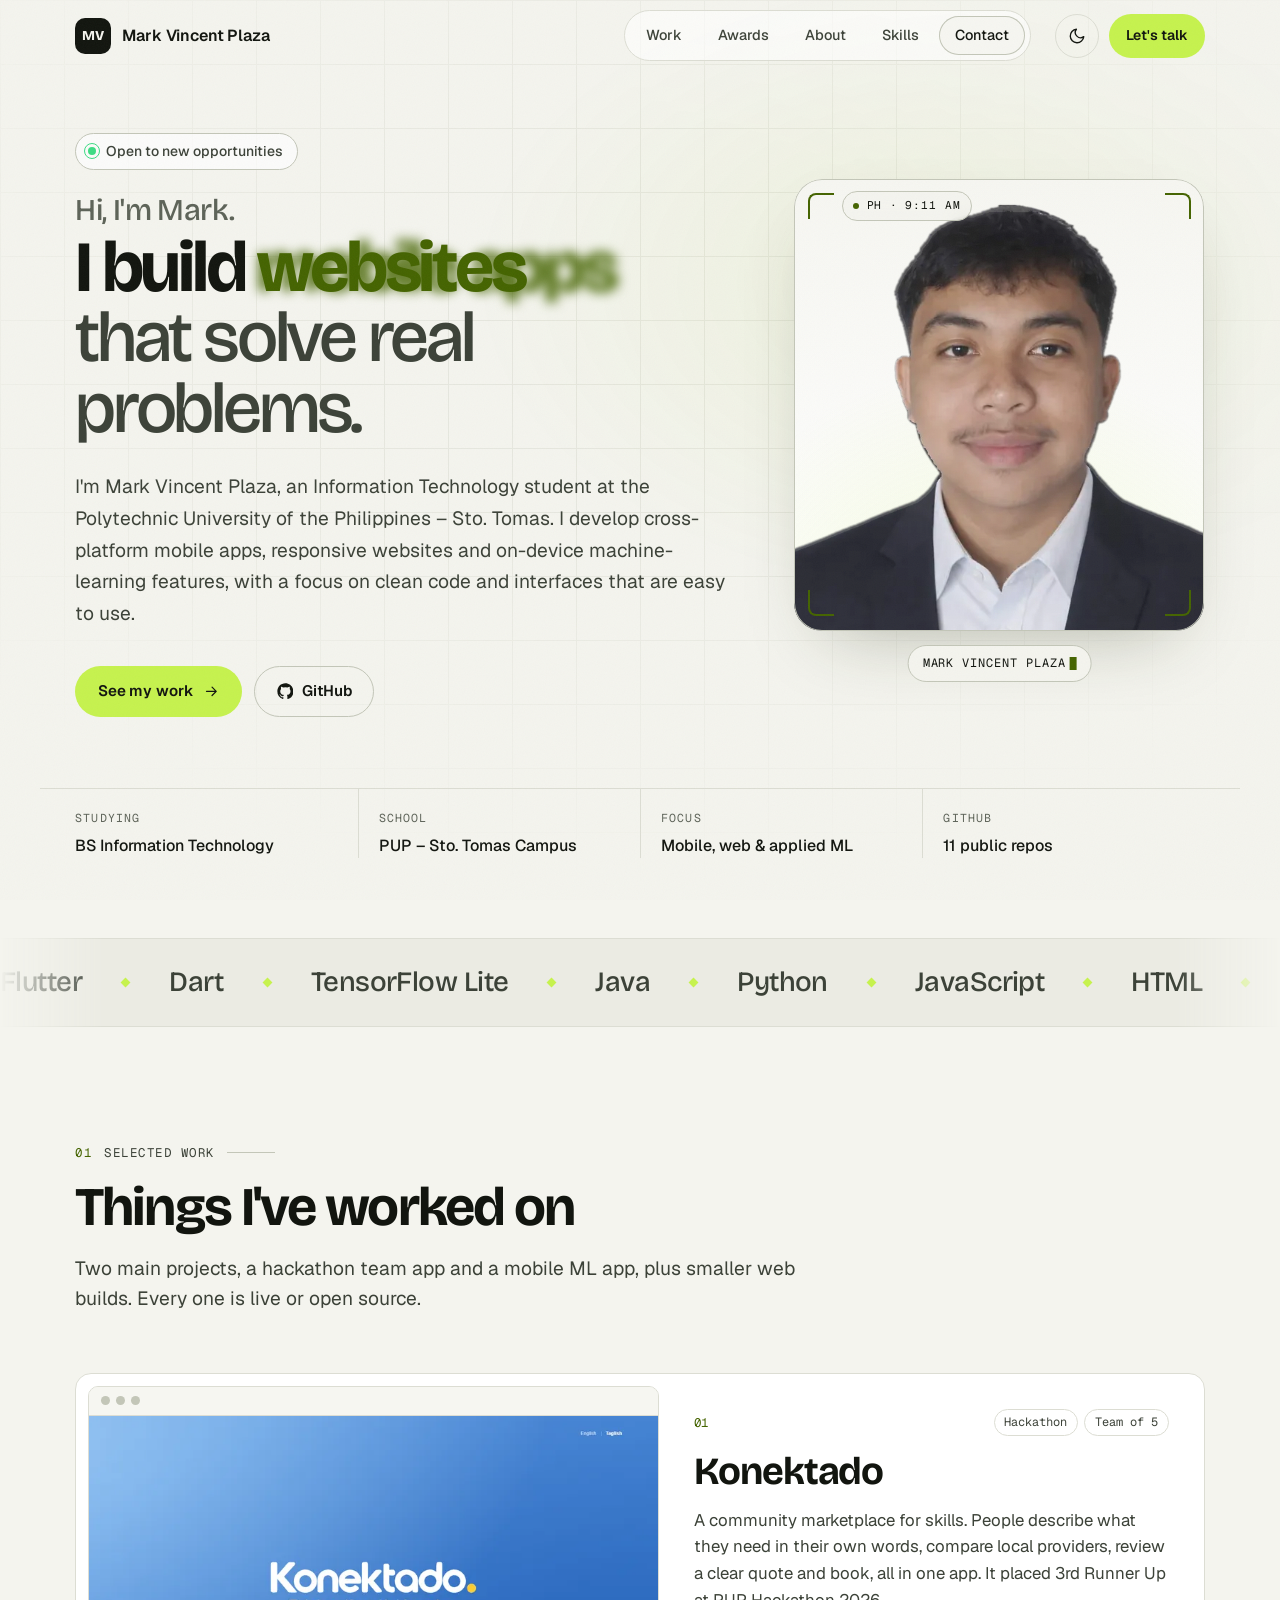
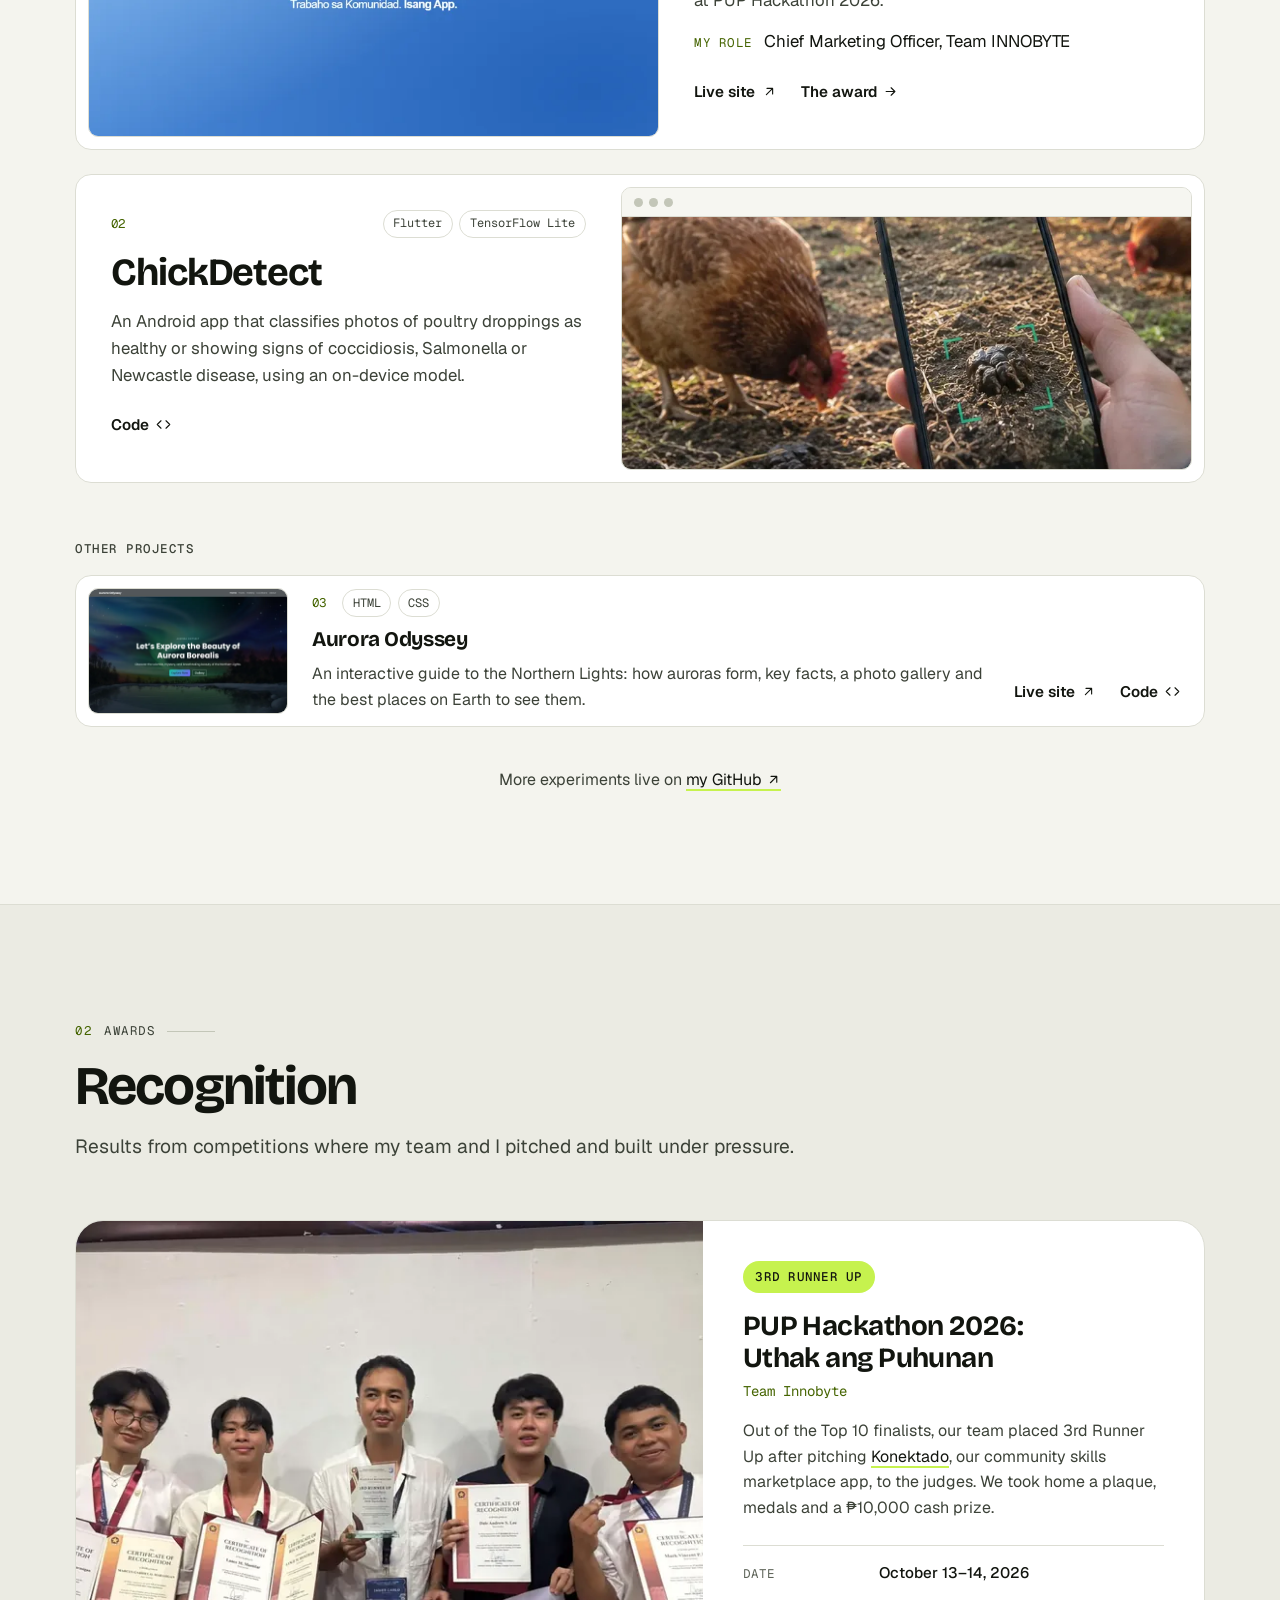
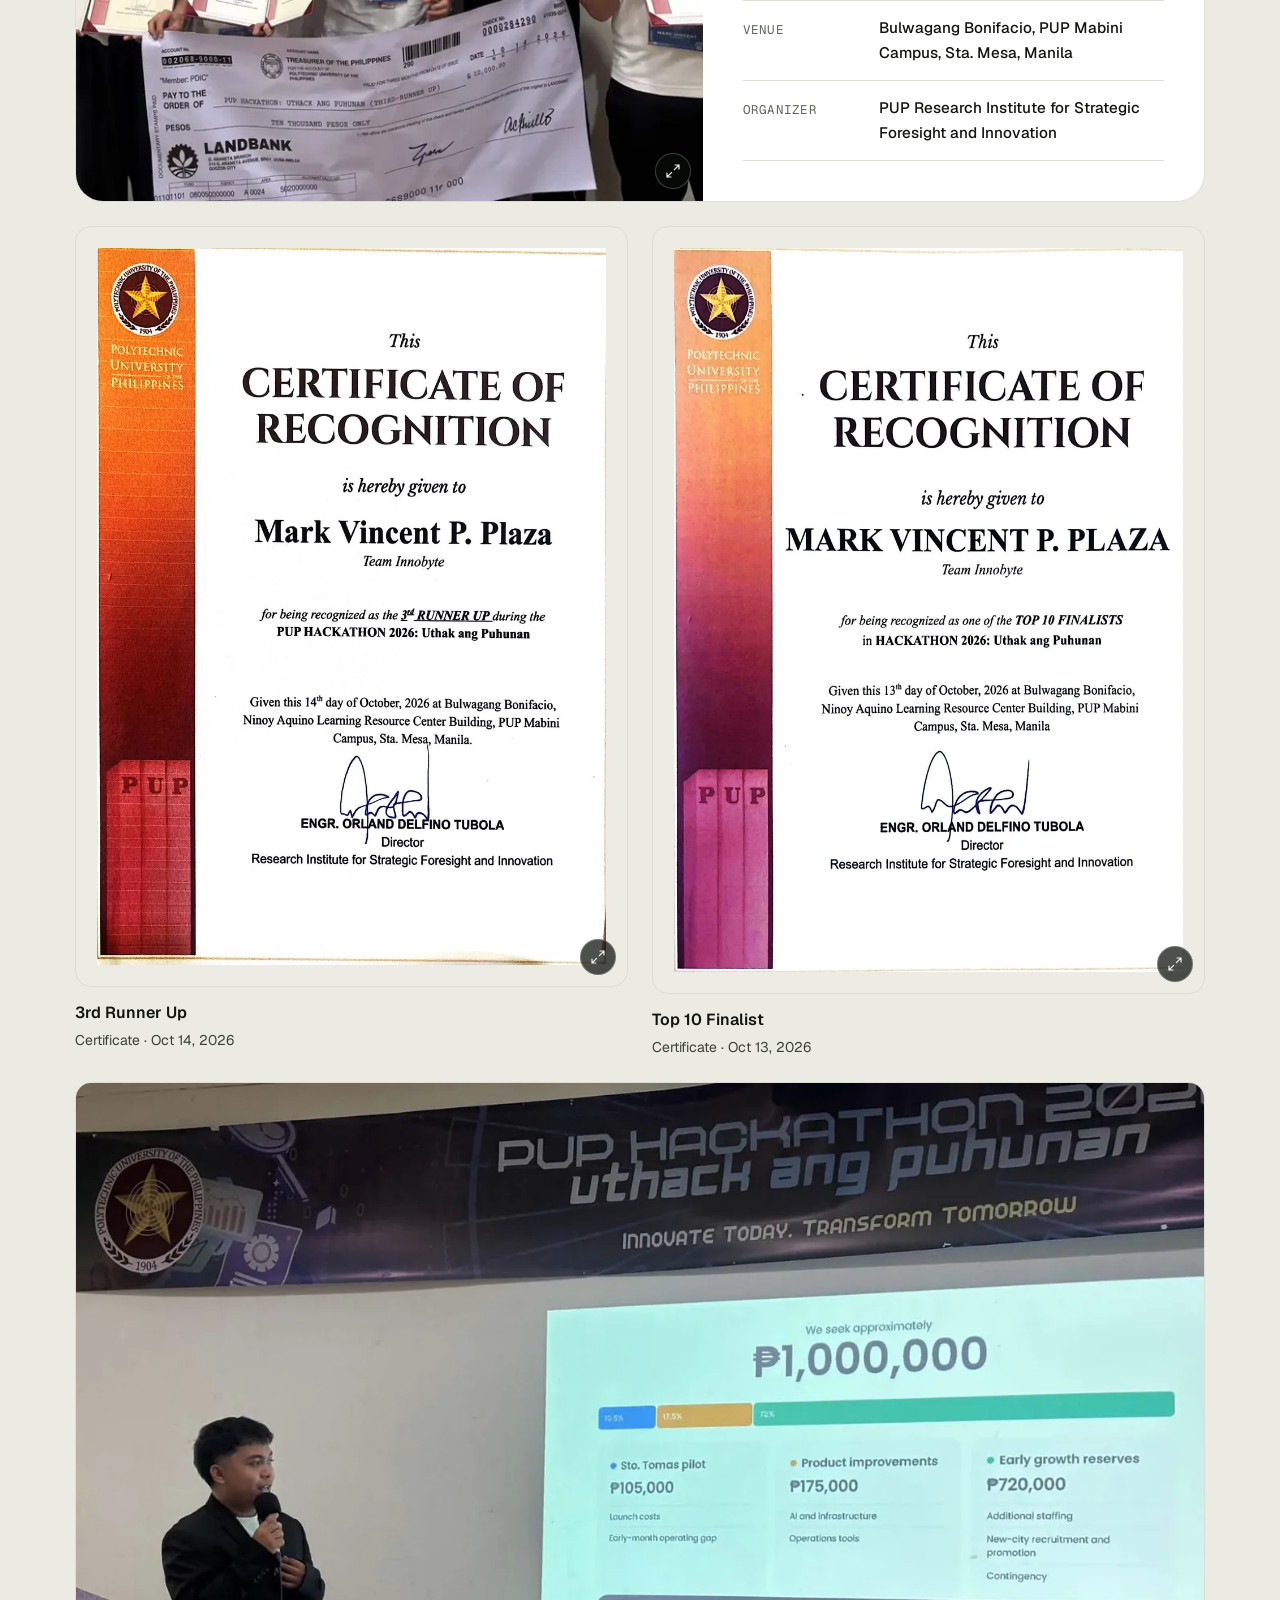
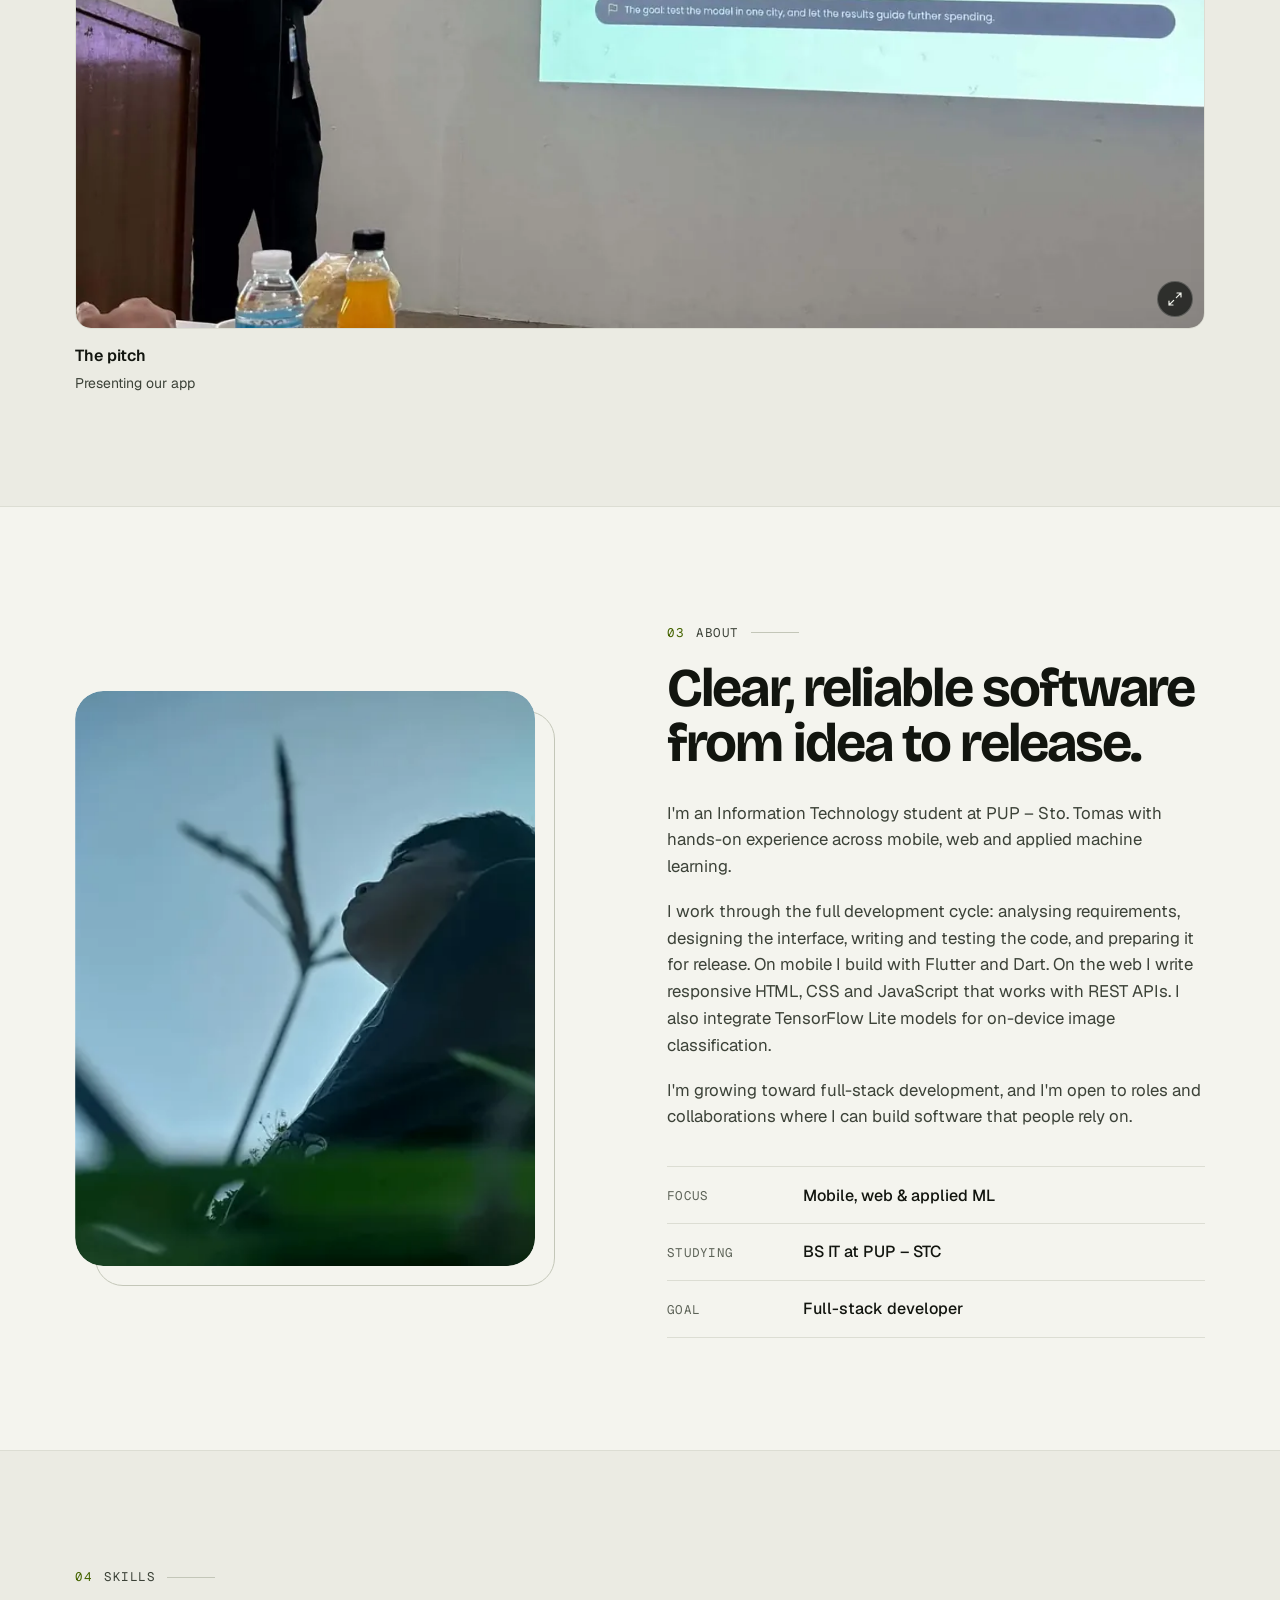
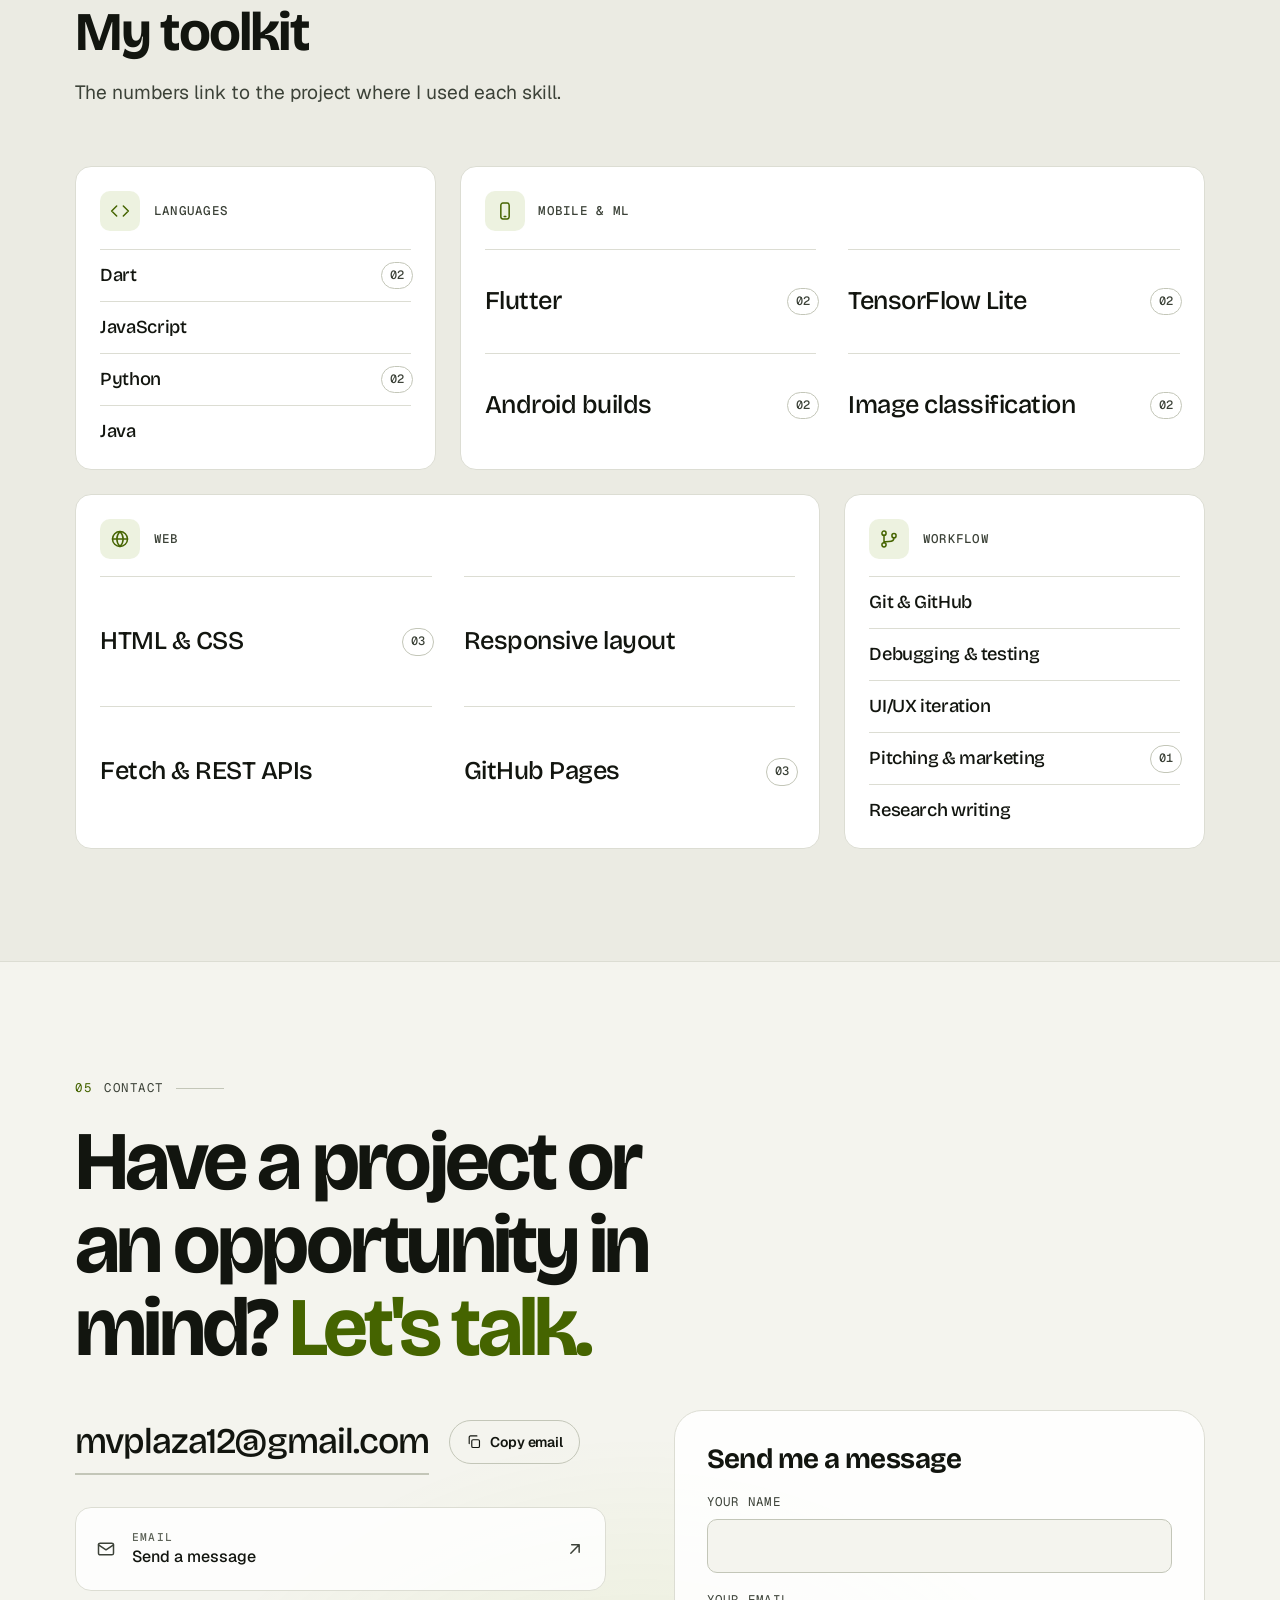
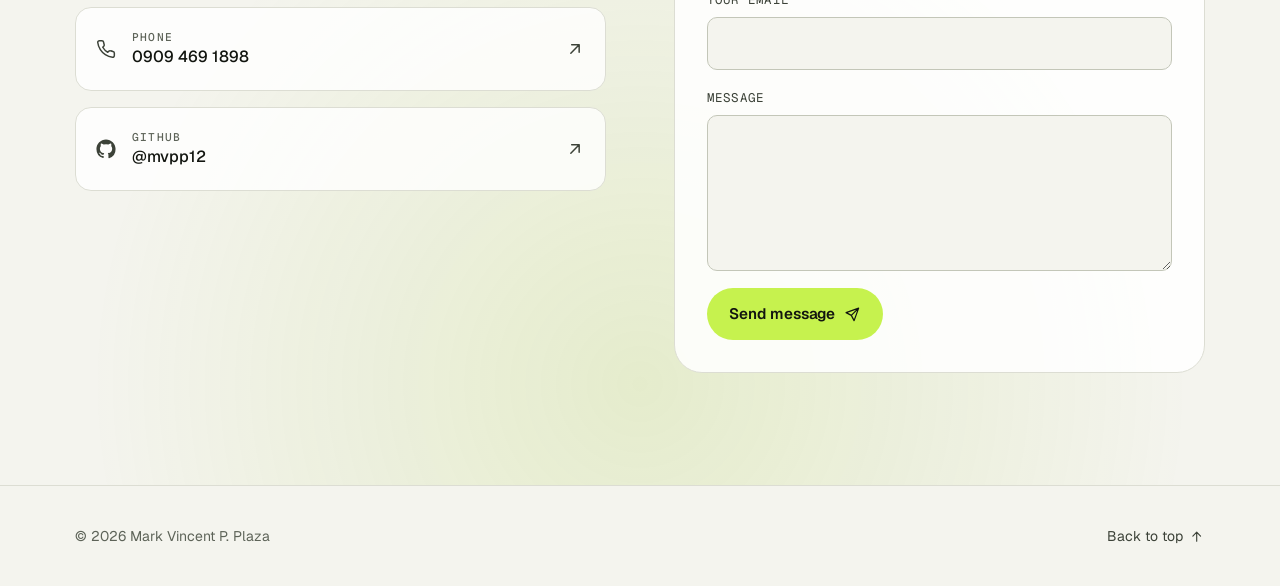
==== commit 92dfd209: "Feature Konektado and ChickDetect, move Aurora to Other projects - Add Konektado (PUP Hackathon 2026" ====
--- a/index.html
+++ b/index.html
@@ -68,7 +68,7 @@
 
     <link rel="preload" href="assets/fonts/geist-latin.woff2" as="font" type="font/woff2" crossorigin>
     <link rel="preload" href="assets/fonts/bricolage-grotesque-latin.woff2" as="font" type="font/woff2" crossorigin>
-    <link rel="stylesheet" href="styles.css?v=7">
+    <link rel="stylesheet" href="styles.css?v=9">
 </head>
 <body>
 
@@ -227,20 +227,42 @@
             <div class="container">
                 <header class="section__head reveal">
                     <p class="eyebrow"><span>01</span> Selected work</p>
-                    <h2 class="section__title">Things I've built</h2>
-                    <p class="section__sub">A selection of mobile, web and machine-learning projects. Every one is live or open source.</p>
+                    <h2 class="section__title">Things I've worked on</h2>
+                    <p class="section__sub">Two main projects, a hackathon team app and a mobile ML app, plus smaller web builds. Every one is live or open source.</p>
                 </header>
 
                 <div class="projects">
-                    <article class="project project--feature reveal spotlight" id="p-chickdetect">
+                    <article class="project project--feature reveal spotlight" id="p-konektado">
+                        <a class="project__media" href="https://www.konektado.app/" target="_blank" rel="noopener" tabindex="-1" aria-hidden="true">
+                            <span class="browser-bar"><i></i><i></i><i></i></span>
+                            <img src="assets/img/konektado.webp" srcset="assets/img/konektado-800.webp 800w, assets/img/konektado.webp 1200w"
+                                 sizes="(max-width: 640px) 100vw, 640px" width="1200" height="750" loading="lazy" alt="">
+                        </a>
+                        <div class="project__body">
+                            <div class="project__top">
+                                <span class="project__num">01</span>
+                                <ul class="tags tags--quiet"><li>Hackathon</li><li>Team of 5</li></ul>
+                            </div>
+                            <h3 class="project__title">Konektado</h3>
+                            <p>A community marketplace for skills. People describe what they need in their own words, compare local
+                               providers, review a clear quote and book, all in one app. It placed 3rd Runner Up at PUP Hackathon 2026.</p>
+                            <p class="project__role"><span>My role</span> Chief Marketing Officer, Team INNOBYTE</p>
+                            <div class="project__links">
+                                <a href="https://www.konektado.app/" target="_blank" rel="noopener">Live site <svg class="ic"><use href="#i-arrow-ur"/></svg></a>
+                                <a href="#awards">The award <svg class="ic"><use href="#i-arrow-r"/></svg></a>
+                            </div>
+                        </div>
+                    </article>
+
+                    <article class="project project--feature project--flip reveal spotlight" id="p-chickdetect">
                         <a class="project__media" href="https://github.com/mvpp12/ChickDetect" target="_blank" rel="noopener" tabindex="-1" aria-hidden="true">
                             <span class="browser-bar"><i></i><i></i><i></i></span>
                             <img src="assets/img/chickdetect.webp" srcset="assets/img/chickdetect-800.webp 800w, assets/img/chickdetect.webp 1200w"
-                                 sizes="(max-width: 640px) 100vw, 480px" width="1200" height="750" loading="lazy" alt="">
+                                 sizes="(max-width: 640px) 100vw, 640px" width="1200" height="750" loading="lazy" alt="">
                         </a>
                         <div class="project__body">
                             <div class="project__top">
-                                <span class="project__num">01</span>
+                                <span class="project__num">02</span>
                                 <ul class="tags tags--quiet"><li>Flutter</li><li>TensorFlow Lite</li></ul>
                             </div>
                             <h3 class="project__title">ChickDetect</h3>
@@ -251,83 +273,25 @@
                         </div>
                     </article>
 
-                    <article class="project reveal spotlight" id="p-aurora">
-                        <a class="project__media" href="https://mvpp12.github.io/Northern-Lights.github.io/" target="_blank" rel="noopener" tabindex="-1" aria-hidden="true">
-                            <span class="browser-bar"><i></i><i></i><i></i></span>
-                            <img src="assets/img/aurora.webp" srcset="assets/img/aurora-800.webp 800w, assets/img/aurora.webp 1200w"
-                                 sizes="(max-width: 640px) 100vw, (max-width: 1024px) 50vw, 380px" width="1200" height="750" loading="lazy" alt="">
-                        </a>
-                        <div class="project__body">
+                </div>
+
+                <div class="others">
+                    <h3 class="others__title reveal">Other projects</h3>
+                    <article class="other reveal spotlight" id="p-aurora">
+                        <a class="other__media" href="https://mvpp12.github.io/Northern-Lights.github.io/" target="_blank" rel="noopener" tabindex="-1" aria-hidden="true">
+                            <img src="assets/img/aurora-800.webp" width="800" height="500" loading="lazy" alt="">
+                        </a>
+                        <div class="other__body">
                             <div class="project__top">
-                                <span class="project__num">02</span>
+                                <span class="project__num">03</span>
                                 <ul class="tags tags--quiet"><li>HTML</li><li>CSS</li></ul>
                             </div>
-                            <h3 class="project__title">Aurora Odyssey</h3>
+                            <h4 class="other__name">Aurora Odyssey</h4>
                             <p>An interactive guide to the Northern Lights: how auroras form, key facts, a photo gallery and the best places on Earth to see them.</p>
-                            <div class="project__links">
-                                <a href="https://mvpp12.github.io/Northern-Lights.github.io/" target="_blank" rel="noopener">Live site <svg class="ic"><use href="#i-arrow-ur"/></svg></a>
-                                <a href="https://github.com/mvpp12/Northern-Lights.github.io" target="_blank" rel="noopener">Code <svg class="ic"><use href="#i-code"/></svg></a>
-                            </div>
-                        </div>
-                    </article>
-
-                    <article class="project reveal spotlight" id="p-digimon">
-                        <a class="project__media" href="https://mvpp12.github.io/DigimonAPI/" target="_blank" rel="noopener" tabindex="-1" aria-hidden="true">
-                            <span class="browser-bar"><i></i><i></i><i></i></span>
-                            <img src="assets/img/digimon.webp" srcset="assets/img/digimon-800.webp 800w, assets/img/digimon.webp 1200w"
-                                 sizes="(max-width: 640px) 100vw, (max-width: 1024px) 50vw, 380px" width="1200" height="750" loading="lazy" alt="">
-                        </a>
-                        <div class="project__body">
-                            <div class="project__top">
-                                <span class="project__num">03</span>
-                                <ul class="tags tags--quiet"><li>JavaScript</li><li>REST API</li></ul>
-                            </div>
-                            <h3 class="project__title">Digimon API Explorer</h3>
-                            <p>Browse and search Digimon by name. Character data and artwork load live from the public Digi-API using plain JavaScript.</p>
-                            <div class="project__links">
-                                <a href="https://mvpp12.github.io/DigimonAPI/" target="_blank" rel="noopener">Live site <svg class="ic"><use href="#i-arrow-ur"/></svg></a>
-                                <a href="https://github.com/mvpp12/DigimonAPI" target="_blank" rel="noopener">Code <svg class="ic"><use href="#i-code"/></svg></a>
-                            </div>
-                        </div>
-                    </article>
-
-                    <article class="project reveal spotlight" id="p-device">
-                        <a class="project__media" href="https://mvpp12.github.io/Device-Specification.github.io/" target="_blank" rel="noopener" tabindex="-1" aria-hidden="true">
-                            <span class="browser-bar"><i></i><i></i><i></i></span>
-                            <img src="assets/img/device.webp" srcset="assets/img/device-800.webp 800w, assets/img/device.webp 1200w"
-                                 sizes="(max-width: 640px) 100vw, (max-width: 1024px) 50vw, 380px" width="1200" height="750" loading="lazy" alt="">
-                        </a>
-                        <div class="project__body">
-                            <div class="project__top">
-                                <span class="project__num">04</span>
-                                <ul class="tags tags--quiet"><li>HTML</li><li>Responsive</li></ul>
-                            </div>
-                            <h3 class="project__title">Device Specification</h3>
-                            <p>A product page for the MacBook Air M4 that lays out the chip, memory, display and battery details as a clean, scannable spec sheet.</p>
-                            <div class="project__links">
-                                <a href="https://mvpp12.github.io/Device-Specification.github.io/" target="_blank" rel="noopener">Live site <svg class="ic"><use href="#i-arrow-ur"/></svg></a>
-                                <a href="https://github.com/mvpp12/Device-Specification.github.io" target="_blank" rel="noopener">Code <svg class="ic"><use href="#i-code"/></svg></a>
-                            </div>
-                        </div>
-                    </article>
-
-                    <article class="project reveal spotlight" id="p-kimetsu">
-                        <a class="project__media" href="https://mvpp12.github.io/Kimetsu-No-Yoiba-Gallery/" target="_blank" rel="noopener" tabindex="-1" aria-hidden="true">
-                            <span class="browser-bar"><i></i><i></i><i></i></span>
-                            <img src="assets/img/kimetsu.webp" srcset="assets/img/kimetsu-800.webp 800w, assets/img/kimetsu.webp 1200w"
-                                 sizes="(max-width: 640px) 100vw, (max-width: 1024px) 50vw, 380px" width="1200" height="750" loading="lazy" alt="">
-                        </a>
-                        <div class="project__body">
-                            <div class="project__top">
-                                <span class="project__num">05</span>
-                                <ul class="tags tags--quiet"><li>JavaScript</li><li>CSS</li></ul>
-                            </div>
-                            <h3 class="project__title">Kimetsu no Yaiba Gallery</h3>
-                            <p>A fan gallery for Demon Slayer with character profiles, episode stills and fan art, set in a dark, cinematic layout.</p>
-                            <div class="project__links">
-                                <a href="https://mvpp12.github.io/Kimetsu-No-Yoiba-Gallery/" target="_blank" rel="noopener">Live site <svg class="ic"><use href="#i-arrow-ur"/></svg></a>
-                                <a href="https://github.com/mvpp12/Kimetsu-No-Yoiba-Gallery" target="_blank" rel="noopener">Code <svg class="ic"><use href="#i-code"/></svg></a>
-                            </div>
+                        </div>
+                        <div class="project__links other__links">
+                            <a href="https://mvpp12.github.io/Northern-Lights.github.io/" target="_blank" rel="noopener">Live site <svg class="ic"><use href="#i-arrow-ur"/></svg></a>
+                            <a href="https://github.com/mvpp12/Northern-Lights.github.io" target="_blank" rel="noopener">Code <svg class="ic"><use href="#i-code"/></svg></a>
                         </div>
                     </article>
                 </div>
@@ -361,8 +325,9 @@
                         <h3 class="award__title">PUP Hackathon 2026: Uthak ang Puhunan</h3>
                         <p class="award__team">Team Innobyte</p>
                         <p>
-                            Out of the Top 10 finalists, our team placed 3rd Runner Up after pitching our app
-                            to the judges. We took home a plaque, medals and a &#8369;10,000 cash prize.
+                            Out of the Top 10 finalists, our team placed 3rd Runner Up after pitching
+                            <a class="inline-link" href="https://www.konektado.app/" target="_blank" rel="noopener">Konektado</a>,
+                            our community skills marketplace app, to the judges. We took home a plaque, medals and a &#8369;10,000 cash prize.
                         </p>
                         <ul class="now award__facts">
                             <li><span class="now__k">Date</span><span class="now__v">October 13&ndash;14, 2026</span></li>
@@ -472,9 +437,9 @@
                             <h3>Languages</h3>
                         </div>
                         <ul>
-                            <li><span>Dart</span><span class="skill__used"><a href="#p-chickdetect" title="ChickDetect" aria-label="Project 01: ChickDetect"><span>01</span></a></span></li>
-                            <li><span>JavaScript</span><span class="skill__used"><a href="#p-digimon" title="Digimon API Explorer" aria-label="Project 03: Digimon API Explorer"><span>03</span></a><a href="#p-kimetsu" title="Kimetsu no Yaiba Gallery" aria-label="Project 05: Kimetsu no Yaiba Gallery"><span>05</span></a></span></li>
-                            <li><span>Python</span><span class="skill__used"><a href="#p-chickdetect" title="ChickDetect" aria-label="Project 01: ChickDetect"><span>01</span></a></span></li>
+                            <li><span>Dart</span><span class="skill__used"><a href="#p-chickdetect" title="ChickDetect" aria-label="Project 02: ChickDetect"><span>02</span></a></span></li>
+                            <li><span>JavaScript</span></li>
+                            <li><span>Python</span><span class="skill__used"><a href="#p-chickdetect" title="ChickDetect" aria-label="Project 02: ChickDetect"><span>02</span></a></span></li>
                             <li><span>Java</span></li>
                         </ul>
                     </div>
@@ -484,10 +449,10 @@
                             <h3>Mobile &amp; ML</h3>
                         </div>
                         <ul>
-                            <li><span>Flutter</span><span class="skill__used"><a href="#p-chickdetect" title="ChickDetect" aria-label="Project 01: ChickDetect"><span>01</span></a></span></li>
-                            <li><span>TensorFlow Lite</span><span class="skill__used"><a href="#p-chickdetect" title="ChickDetect" aria-label="Project 01: ChickDetect"><span>01</span></a></span></li>
-                            <li><span>Android builds</span><span class="skill__used"><a href="#p-chickdetect" title="ChickDetect" aria-label="Project 01: ChickDetect"><span>01</span></a></span></li>
-                            <li><span>Image classification</span><span class="skill__used"><a href="#p-chickdetect" title="ChickDetect" aria-label="Project 01: ChickDetect"><span>01</span></a></span></li>
+                            <li><span>Flutter</span><span class="skill__used"><a href="#p-chickdetect" title="ChickDetect" aria-label="Project 02: ChickDetect"><span>02</span></a></span></li>
+                            <li><span>TensorFlow Lite</span><span class="skill__used"><a href="#p-chickdetect" title="ChickDetect" aria-label="Project 02: ChickDetect"><span>02</span></a></span></li>
+                            <li><span>Android builds</span><span class="skill__used"><a href="#p-chickdetect" title="ChickDetect" aria-label="Project 02: ChickDetect"><span>02</span></a></span></li>
+                            <li><span>Image classification</span><span class="skill__used"><a href="#p-chickdetect" title="ChickDetect" aria-label="Project 02: ChickDetect"><span>02</span></a></span></li>
                         </ul>
                     </div>
                     <div class="skill skill--wide reveal spotlight">
@@ -496,10 +461,10 @@
                             <h3>Web</h3>
                         </div>
                         <ul>
-                            <li><span>HTML &amp; CSS</span><span class="skill__used"><a href="#p-aurora" title="Aurora Odyssey" aria-label="Project 02: Aurora Odyssey"><span>02</span></a><a href="#p-device" title="Device Specification" aria-label="Project 04: Device Specification"><span>04</span></a><a href="#p-kimetsu" title="Kimetsu no Yaiba Gallery" aria-label="Project 05: Kimetsu no Yaiba Gallery"><span>05</span></a></span></li>
-                            <li><span>Responsive layout</span><span class="skill__used"><a href="#p-device" title="Device Specification" aria-label="Project 04: Device Specification"><span>04</span></a></span></li>
-                            <li><span>Fetch &amp; REST APIs</span><span class="skill__used"><a href="#p-digimon" title="Digimon API Explorer" aria-label="Project 03: Digimon API Explorer"><span>03</span></a></span></li>
-                            <li><span>GitHub Pages</span><span class="skill__used"><a href="#p-aurora" title="Aurora Odyssey" aria-label="Project 02: Aurora Odyssey"><span>02</span></a><a href="#p-digimon" title="Digimon API Explorer" aria-label="Project 03: Digimon API Explorer"><span>03</span></a><a href="#p-device" title="Device Specification" aria-label="Project 04: Device Specification"><span>04</span></a><a href="#p-kimetsu" title="Kimetsu no Yaiba Gallery" aria-label="Project 05: Kimetsu no Yaiba Gallery"><span>05</span></a></span></li>
+                            <li><span>HTML &amp; CSS</span><span class="skill__used"><a href="#p-aurora" title="Aurora Odyssey" aria-label="Project 03: Aurora Odyssey"><span>03</span></a></span></li>
+                            <li><span>Responsive layout</span></li>
+                            <li><span>Fetch &amp; REST APIs</span></li>
+                            <li><span>GitHub Pages</span><span class="skill__used"><a href="#p-aurora" title="Aurora Odyssey" aria-label="Project 03: Aurora Odyssey"><span>03</span></a></span></li>
                         </ul>
                     </div>
                     <div class="skill reveal spotlight">
@@ -511,6 +476,7 @@
                             <li><span>Git &amp; GitHub</span></li>
                             <li><span>Debugging &amp; testing</span></li>
                             <li><span>UI/UX iteration</span></li>
+                            <li><span>Pitching &amp; marketing</span><span class="skill__used"><a href="#p-konektado" title="Konektado" aria-label="Project 01: Konektado"><span>01</span></a></span></li>
                             <li><span>Research writing</span></li>
                         </ul>
                     </div>
--- a/styles.css
+++ b/styles.css
@@ -829,9 +829,48 @@
 
 .projects {
     display: grid;
-    grid-template-columns: repeat(3, minmax(0, 1fr));
+    grid-template-columns: repeat(2, minmax(0, 1fr));
     gap: 1.5rem;
 }
+
+/* ---------- Other projects (smaller rows under the main two) ---------- */
+
+.others { margin-top: clamp(2.5rem, 2rem + 2vw, 3.5rem); }
+.others__title {
+    margin-bottom: 1rem;
+    font-family: var(--font-mono);
+    font-size: var(--fs-mono);
+    font-weight: 500;
+    text-transform: uppercase;
+    letter-spacing: 0.12em;
+    color: var(--text-2);
+}
+.other {
+    display: grid;
+    grid-template-columns: 200px minmax(0, 1fr) auto;
+    align-items: center;
+    gap: 1.5rem;
+    padding: 0.75rem 1.5rem 0.75rem 0.75rem;
+    border: 1px solid var(--line);
+    border-radius: var(--r-md);
+    background: var(--surface);
+    transition: border-color 0.3s;
+}
+.other:hover { border-color: var(--line-strong); }
+.other:target { border-color: var(--accent-text); box-shadow: 0 0 0 4px var(--accent-soft); }
+.other__media { display: block; border-radius: var(--r-sm); overflow: hidden; border: 1px solid var(--line); }
+.other__media img { aspect-ratio: 16 / 10; width: 100%; object-fit: cover; object-position: top; filter: brightness(var(--img-dim)); }
+.other__body { position: relative; z-index: 3; }
+.other .project__top { justify-content: flex-start; }
+.other__name {
+    margin: 0.4rem 0 0;
+    font-family: var(--font-display);
+    font-size: 1.3rem;
+    font-weight: 700;
+    letter-spacing: -0.02em;
+}
+.other__body p { margin-top: 0.3rem; color: var(--text-2); }
+.other__links { position: relative; z-index: 3; margin-top: 0; padding-top: 0; }
 
 .project {
     display: flex;
@@ -857,6 +896,9 @@
     }
     .project--feature .project__media img { flex: 1 1 0; height: 0; min-height: 240px; aspect-ratio: auto; }
     .project--feature .project__body { flex: 1 1 0; padding: clamp(1.5rem, 1rem + 1.5vw, 2.25rem); }
+    /* Second big card mirrors the first: photo on the right */
+    .project--flip { flex-direction: row-reverse; }
+    .project--flip .project__media { margin: 0.75rem 0.75rem 0.75rem 0; }
     .project--feature .project__title { font-size: clamp(1.75rem, 1.3rem + 1.4vw, 2.4rem); line-height: 1.08; }
     .project--feature .project__body p { margin-top: 0.9rem; font-size: 1.05rem; }
 }
@@ -916,6 +958,15 @@
     line-height: 1.15;
 }
 .project__body p { margin-top: 0.6rem; color: var(--text-2); font-size: 1rem; }
+.project__body .project__role { margin-top: 1rem; font-size: 0.95rem; color: var(--text); }
+.project__role span {
+    margin-right: 0.5rem;
+    font-family: var(--font-mono);
+    font-size: var(--fs-mono);
+    text-transform: uppercase;
+    letter-spacing: 0.1em;
+    color: var(--accent-text);
+}
 .project__links {
     margin-top: auto;
     padding-top: 0.9rem;
@@ -1439,7 +1490,6 @@
 /* ---------- Responsive ---------- */
 
 @media (max-width: 1024px) {
-    .projects { grid-template-columns: repeat(2, minmax(0, 1fr)); }
     .skills { grid-template-columns: repeat(2, minmax(0, 1fr)); }
     .skill, .skill--wide { grid-column: auto; }
     .skill--wide ul { grid-template-columns: 1fr; grid-auto-rows: auto; }
@@ -1467,10 +1517,14 @@
 
     .contact__list { grid-template-columns: 1fr; }
     .contact__grid { grid-template-columns: 1fr; }
+    .other { grid-template-columns: 180px minmax(0, 1fr); }
+    .other__links { grid-column: 2; }
 }
 
 @media (max-width: 640px) {
     .projects { grid-template-columns: 1fr; }
+    .other { grid-template-columns: 1fr; gap: 1rem; padding: 0.75rem 0.75rem 1rem; }
+    .other__body, .other__links { padding-inline: 0.75rem; }
     .award-shots { grid-template-columns: 1fr; }
     .skills { grid-template-columns: 1fr; }
     .hero__facts { grid-template-columns: 1fr 1fr; }
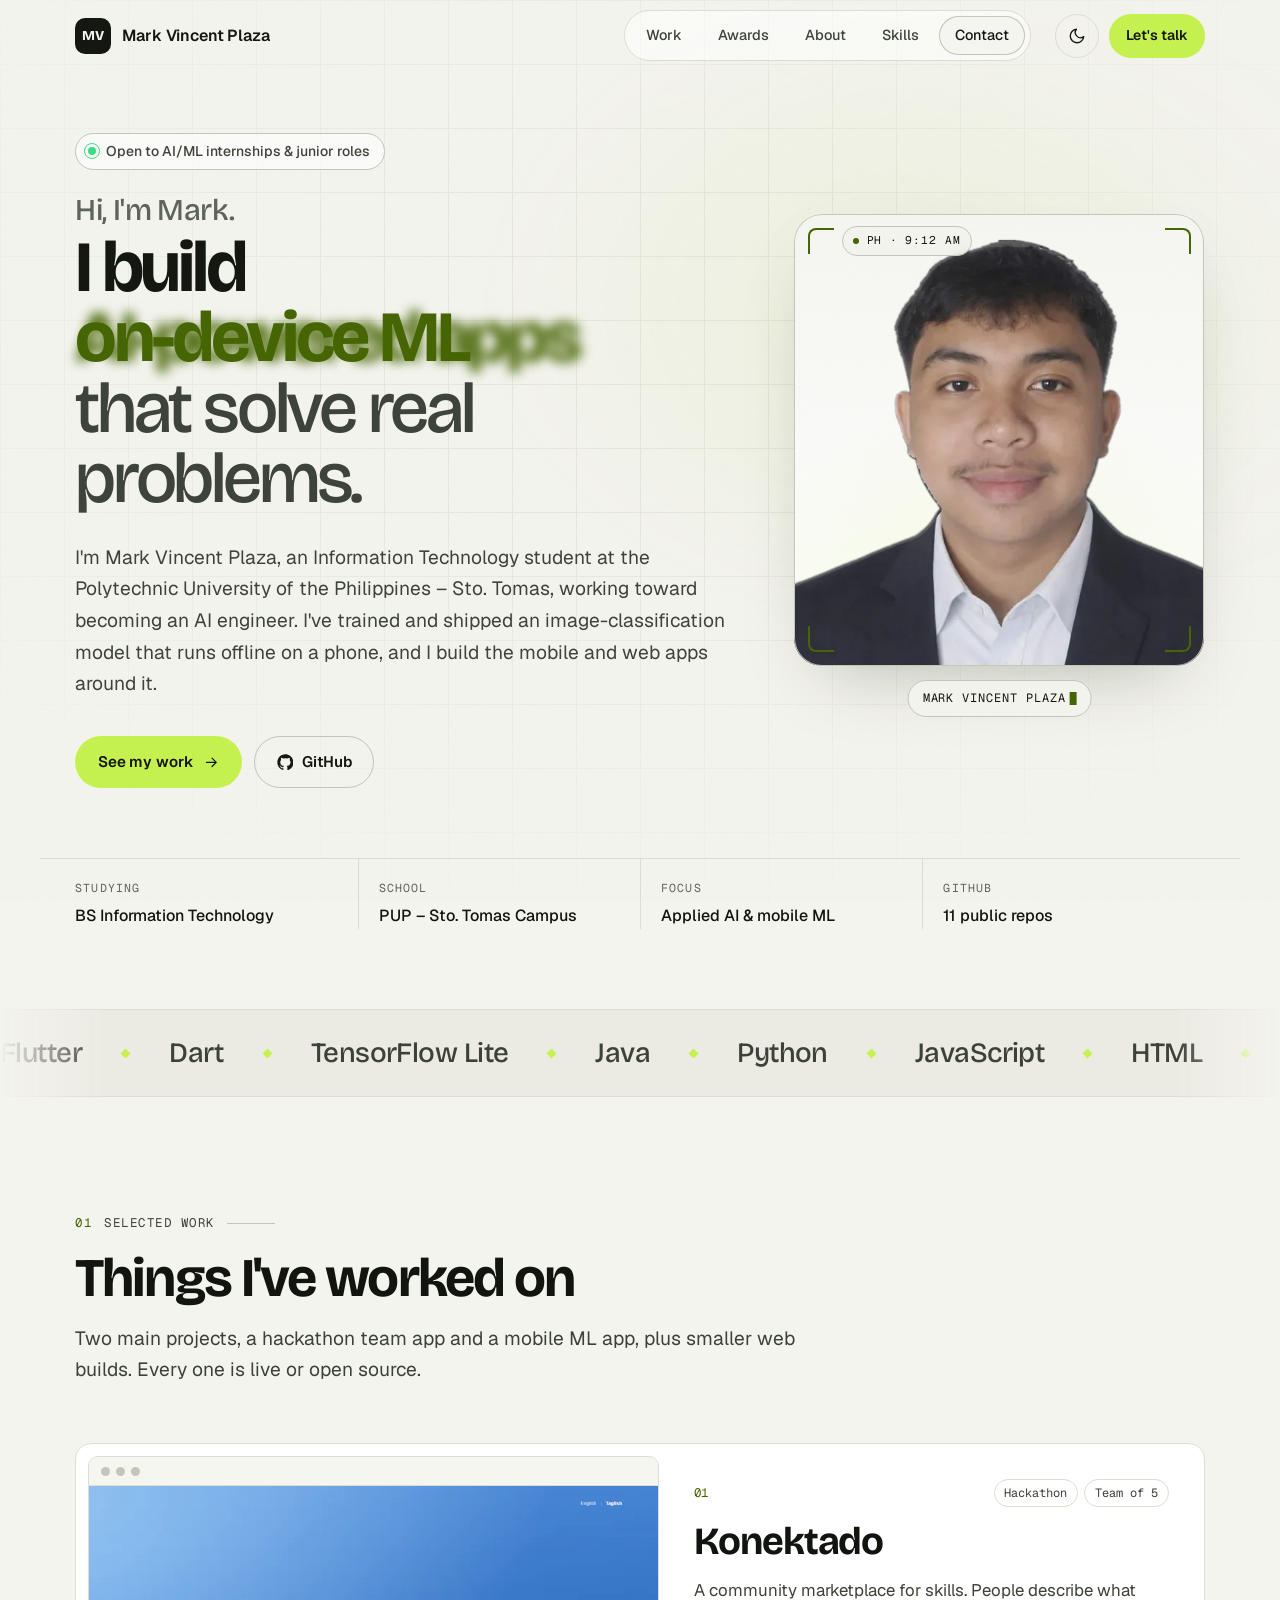
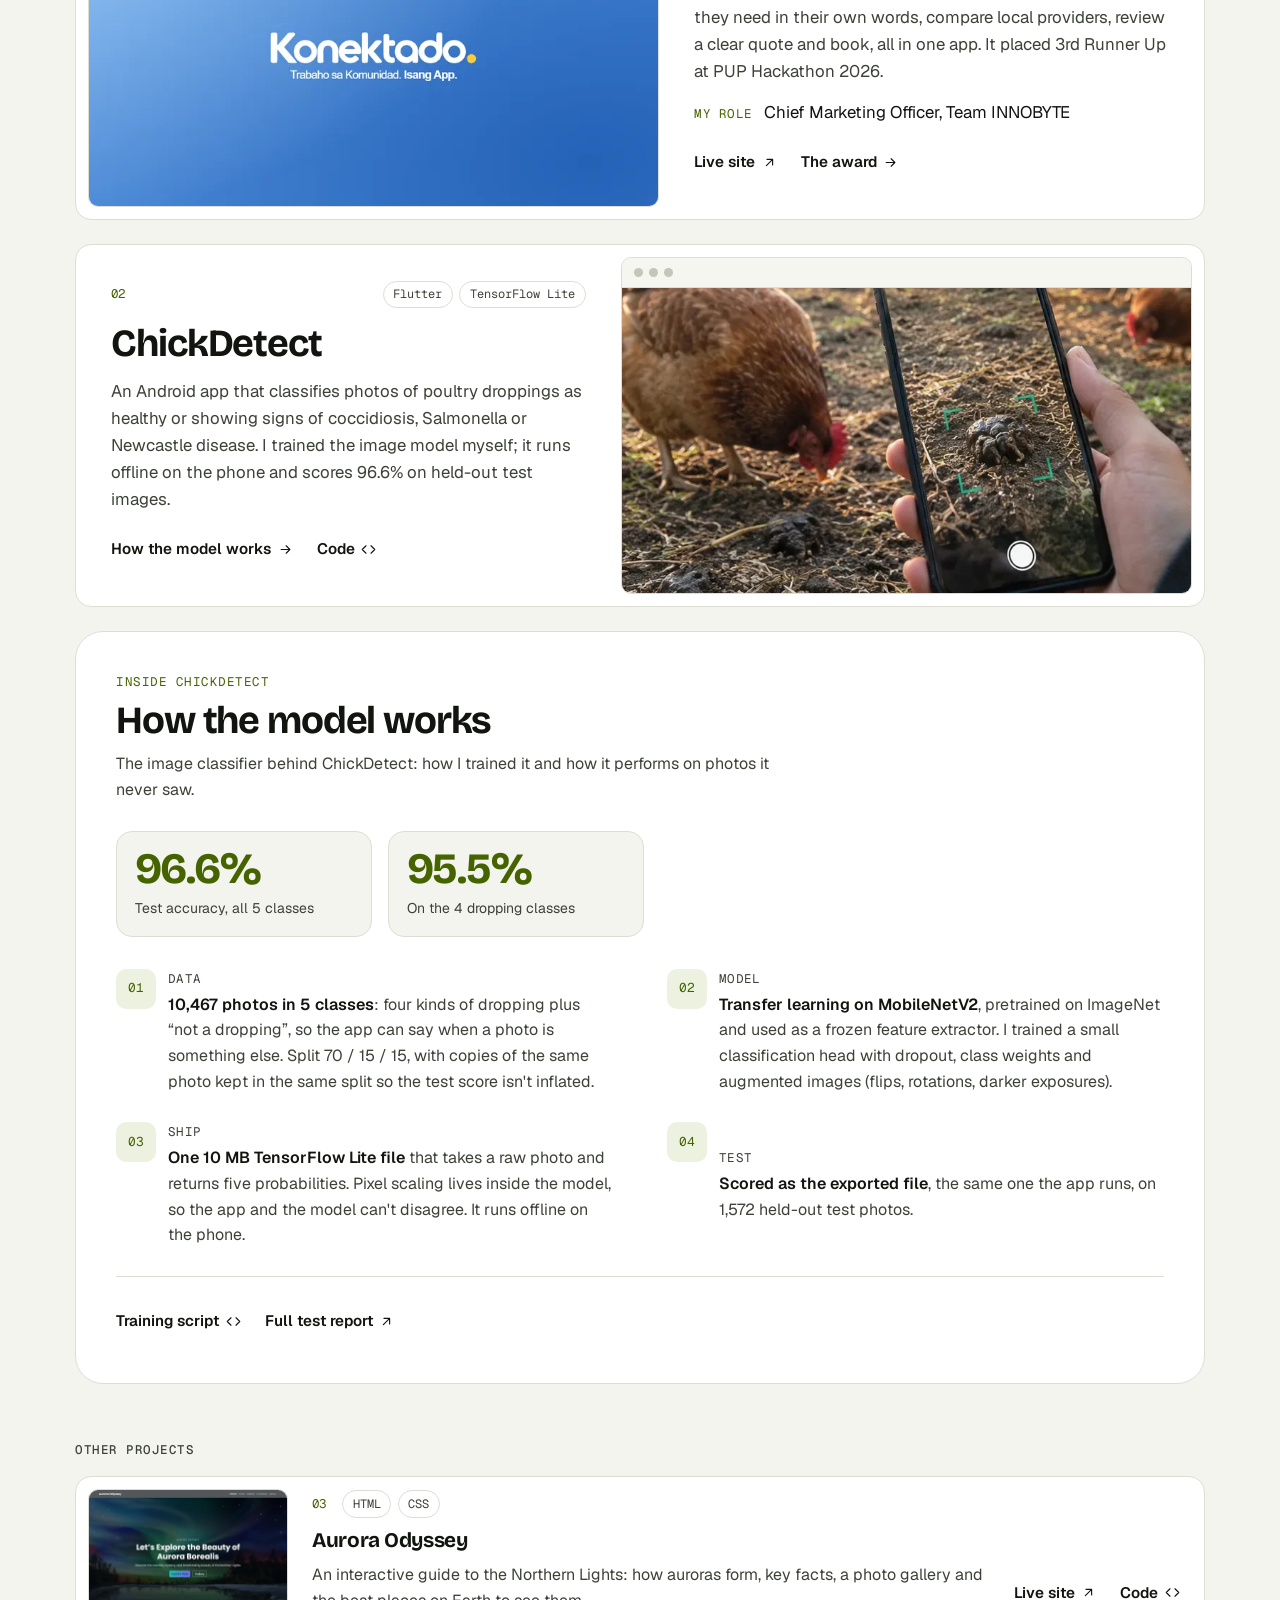
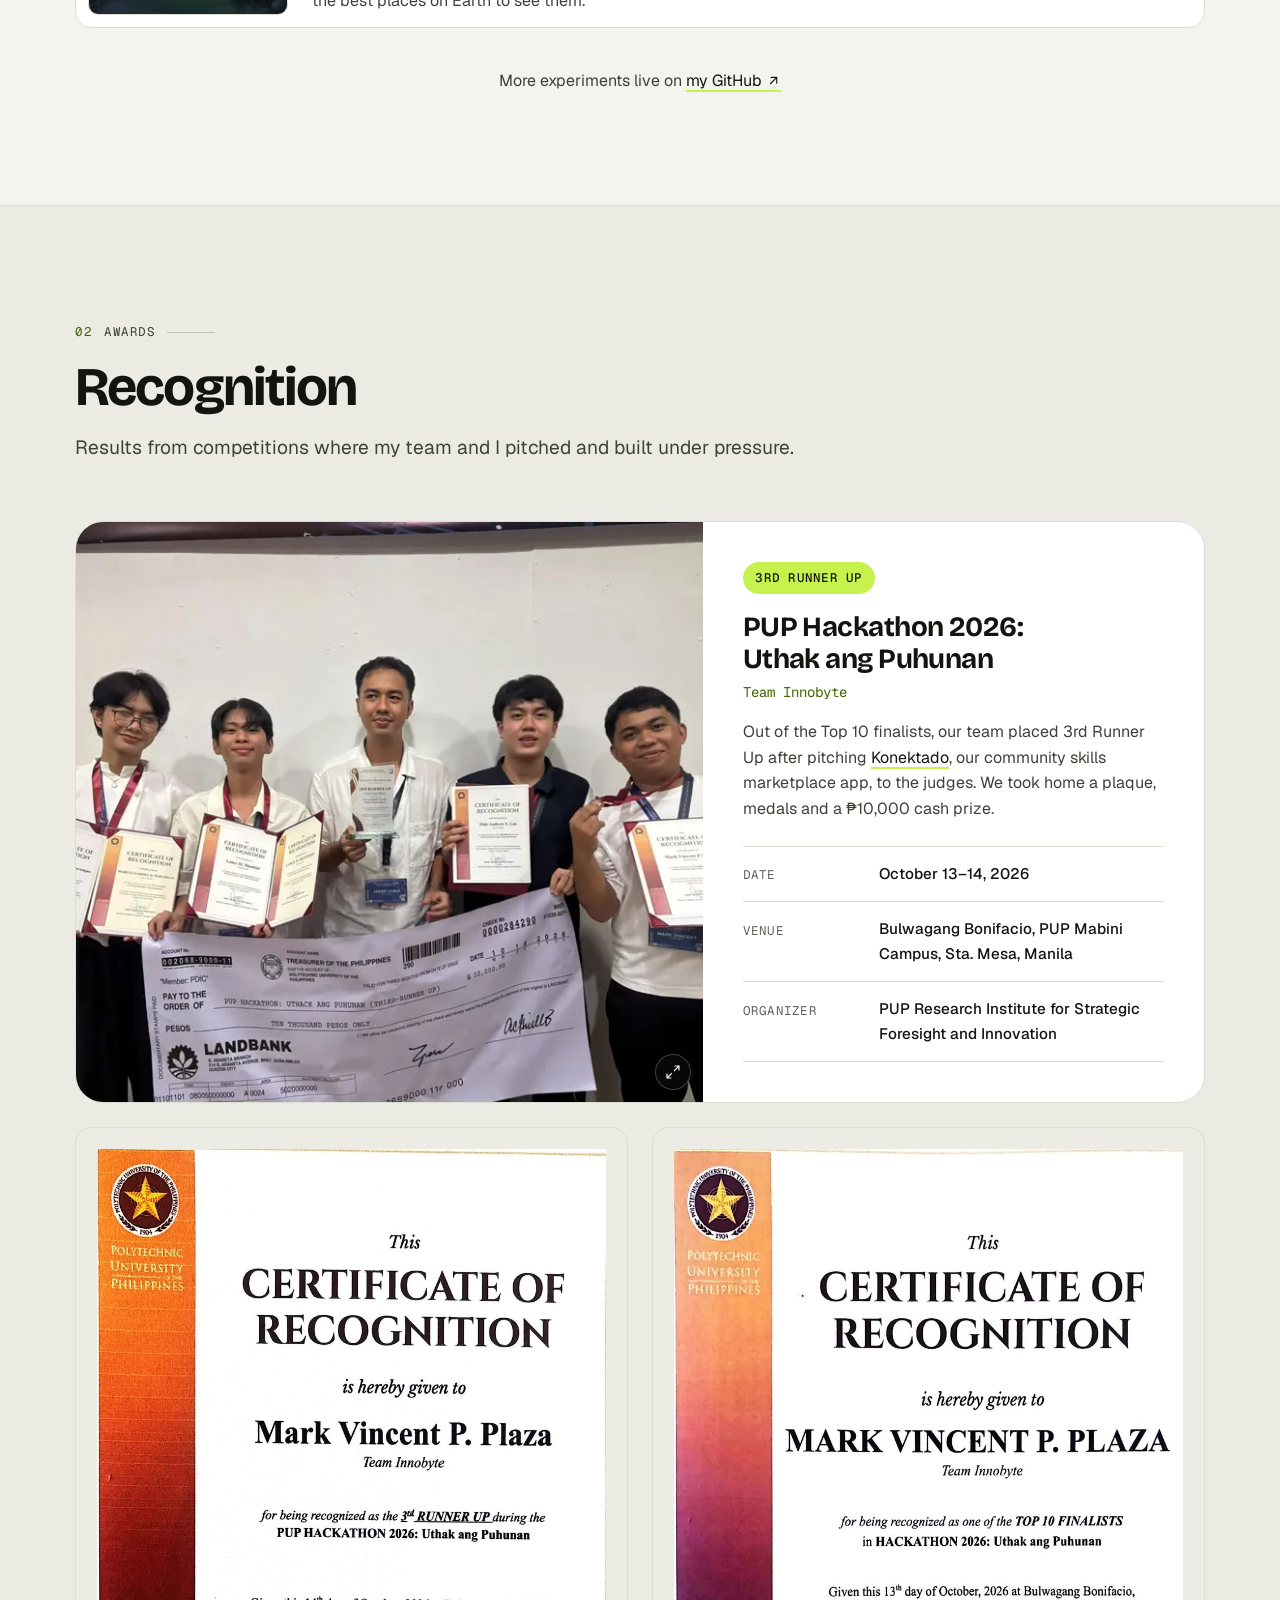
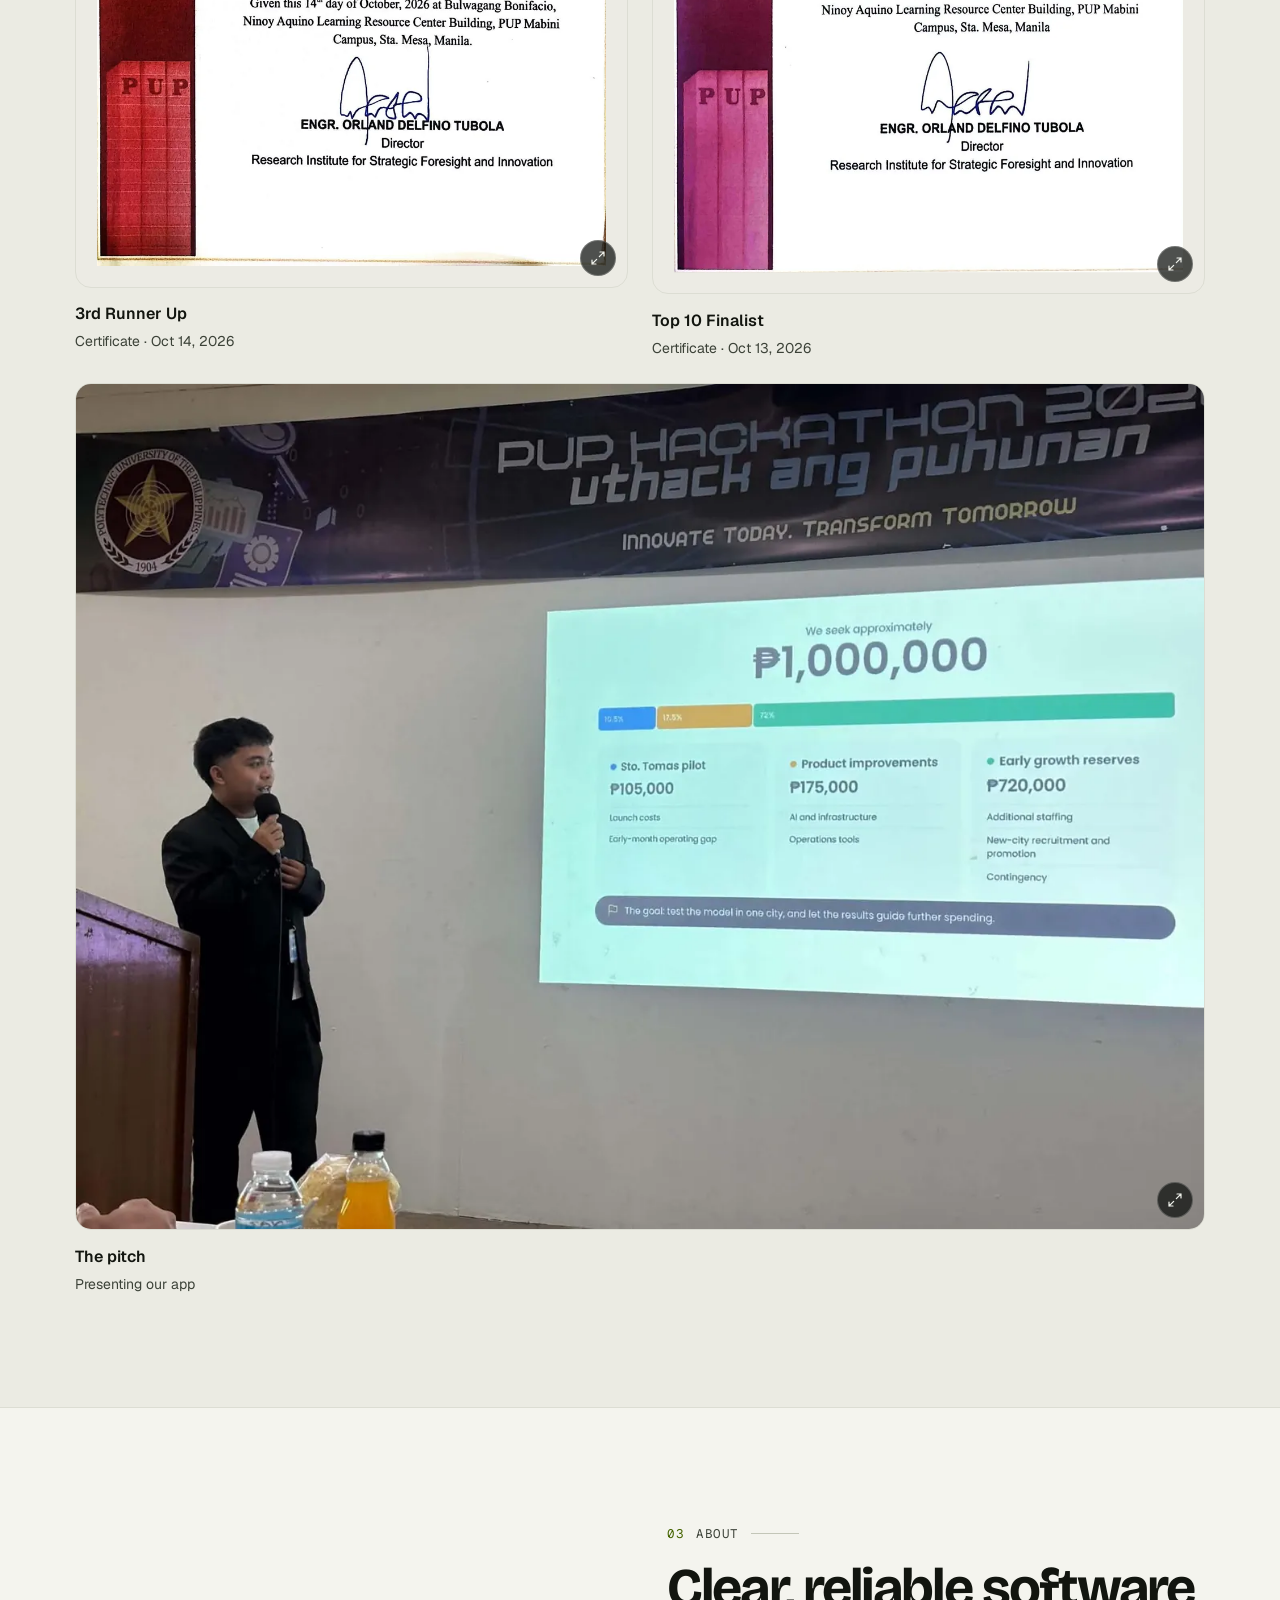
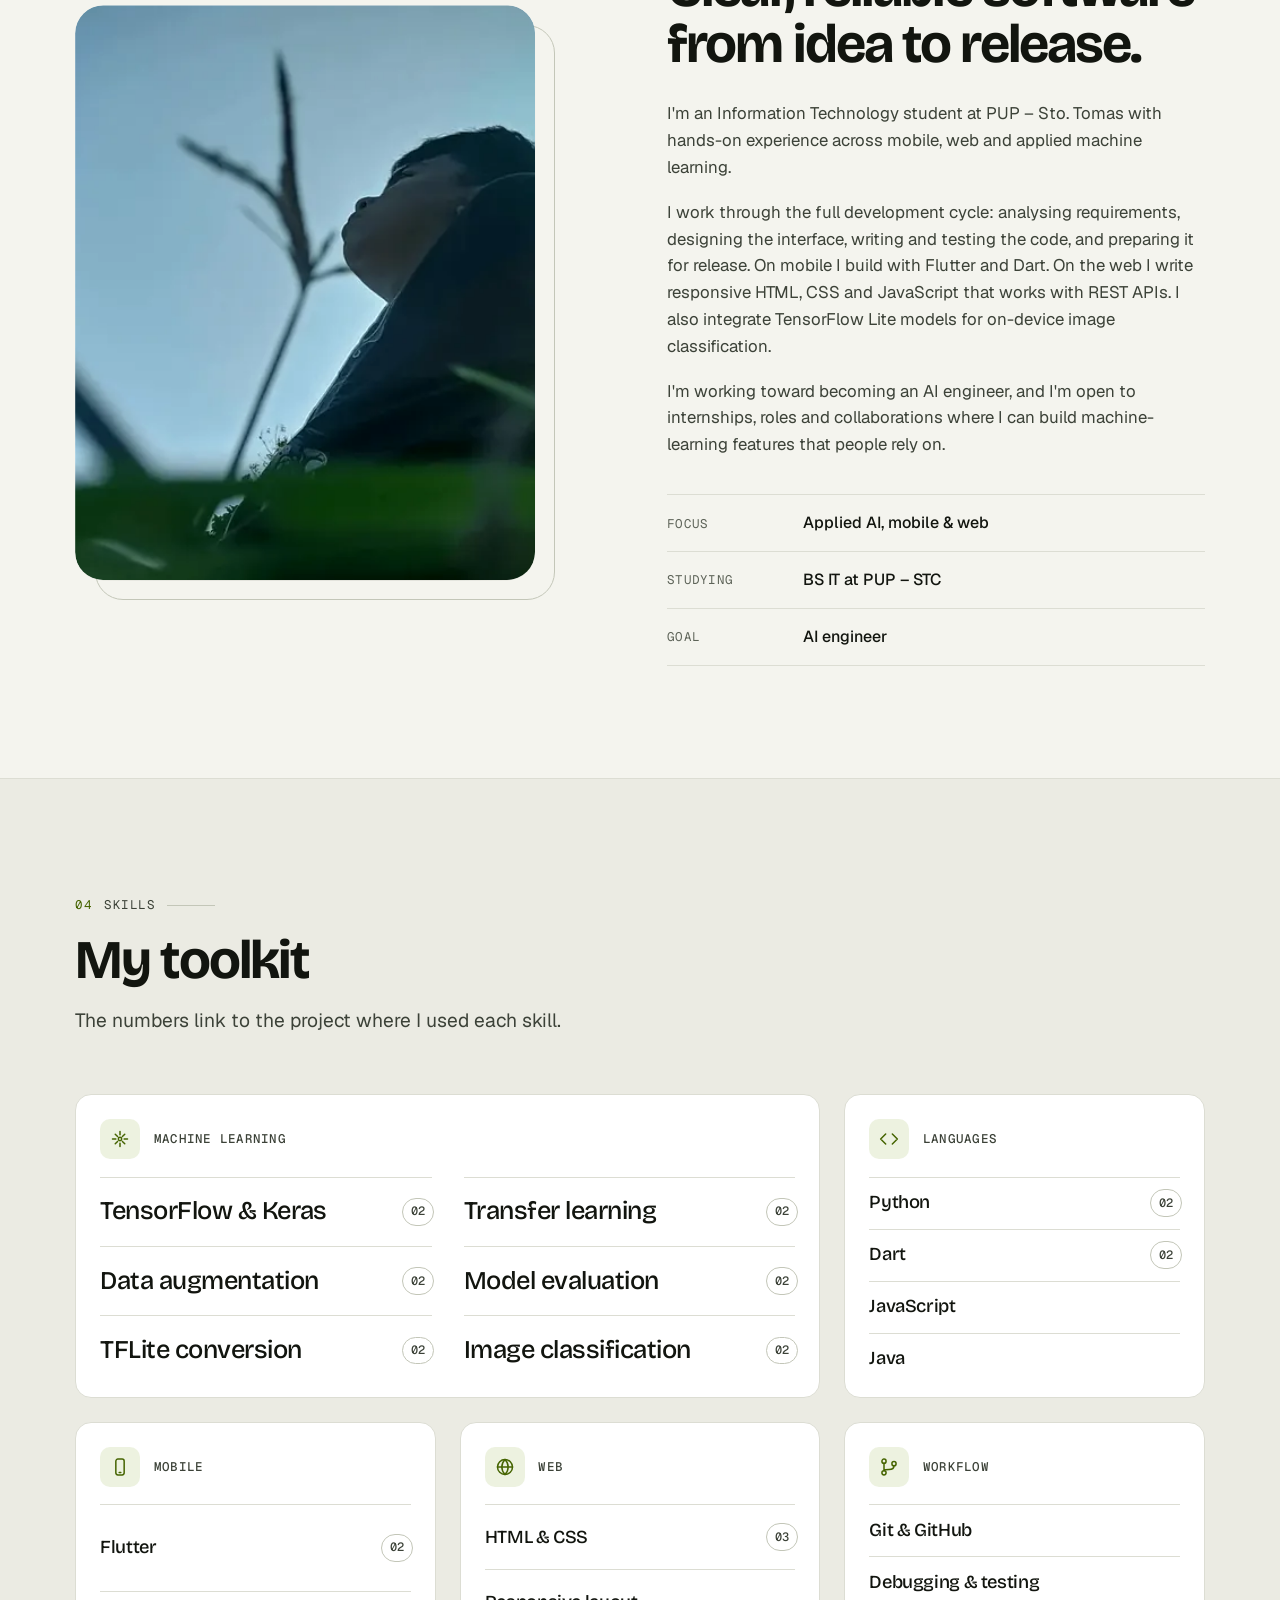
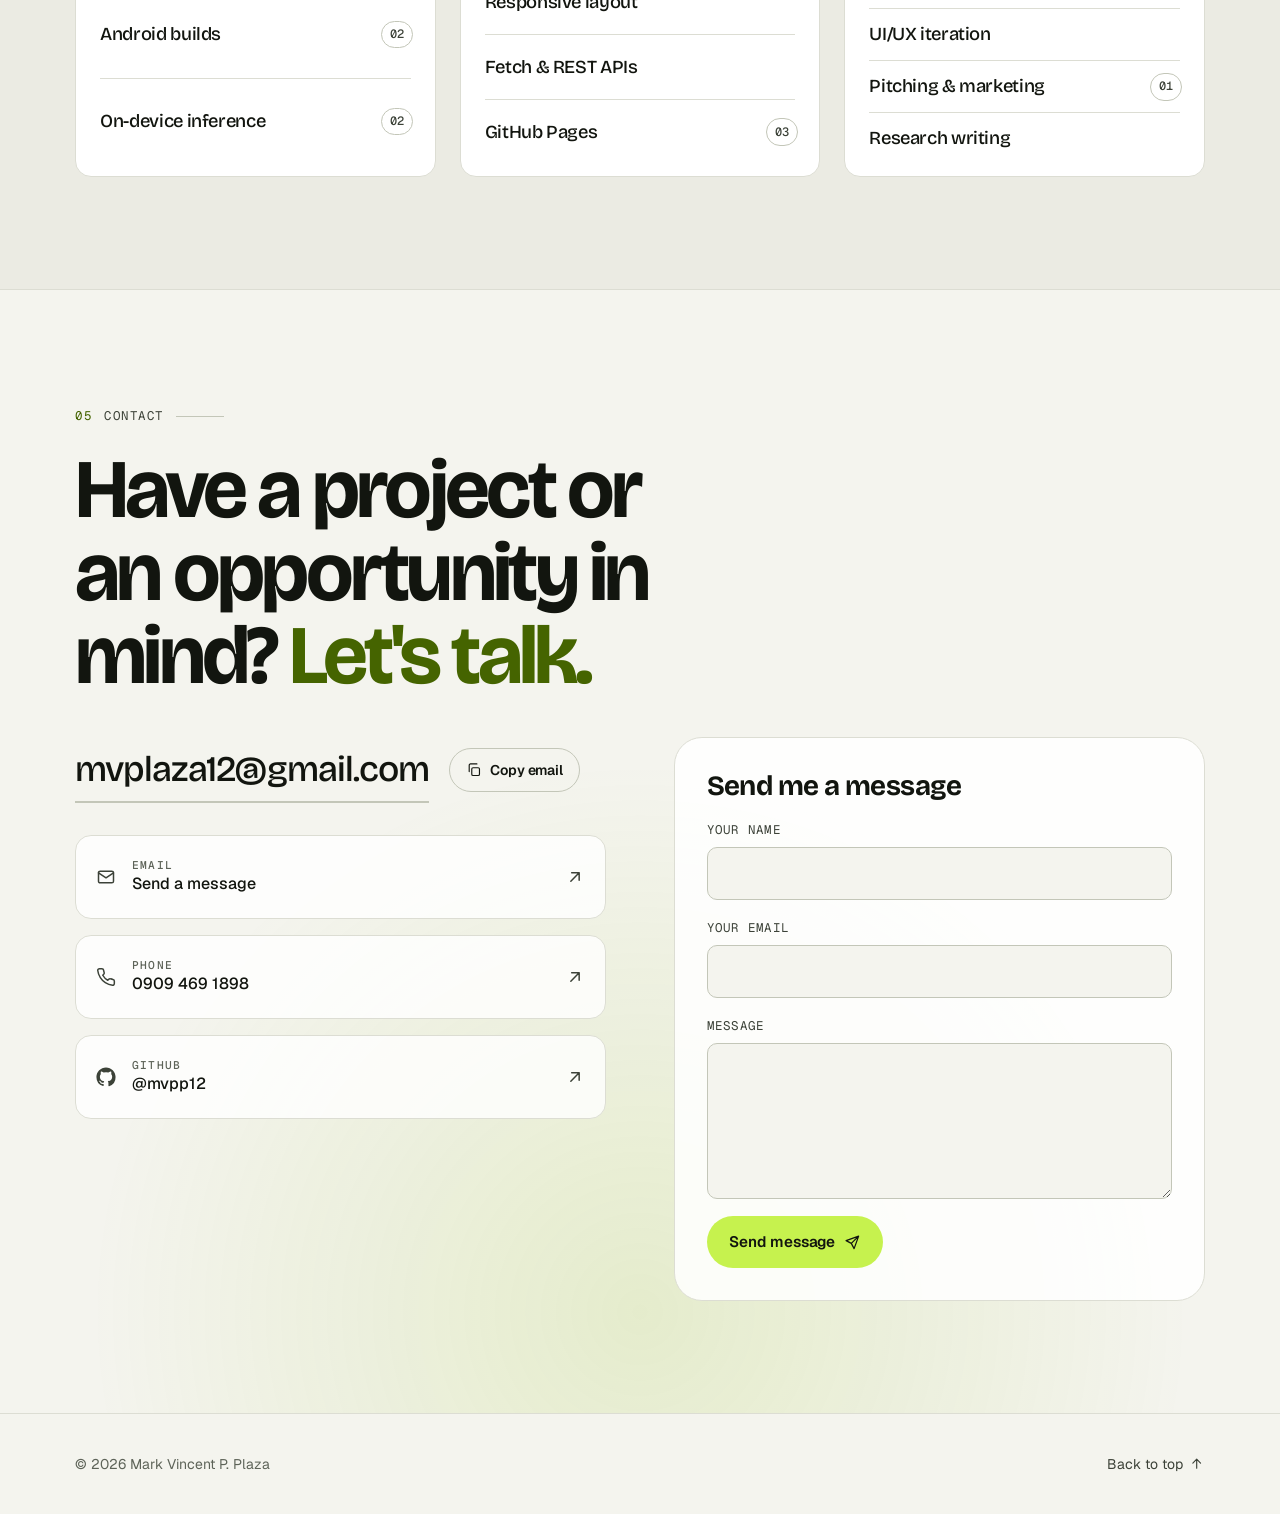
==== commit 7ee53882: "Reposition the portfolio toward AI engineering - Hero, status, page title, meta tags and structured " ====
--- a/index.html
+++ b/index.html
@@ -3,22 +3,22 @@
 <head>
     <meta charset="UTF-8">
     <meta name="viewport" content="width=device-width, initial-scale=1.0">
-    <title>Mark Vincent Plaza — IT Student &amp; Developer</title>
-    <meta name="description" content="Mark Vincent P. Plaza is an IT student at PUP Sto. Tomas building mobile apps, websites and on-device machine learning tools. See his projects and get in touch.">
+    <title>Mark Vincent Plaza — Aspiring AI Engineer</title>
+    <meta name="description" content="Mark Vincent P. Plaza is an IT student at PUP Sto. Tomas working toward AI engineering. He trains on-device machine-learning models and builds the mobile and web apps around them.">
     <meta name="theme-color" content="#0c0e0c">
     <link rel="icon" href="assets/favicon.svg" type="image/svg+xml">
 
     <meta property="og:type" content="website">
     <meta property="og:url" content="https://mvpp12.github.io/">
-    <meta property="og:title" content="Mark Vincent Plaza — IT Student &amp; Developer">
-    <meta property="og:description" content="IT student developing cross-platform mobile apps, responsive websites and on-device machine-learning features.">
+    <meta property="og:title" content="Mark Vincent Plaza — Aspiring AI Engineer">
+    <meta property="og:description" content="IT student working toward AI engineering: on-device machine learning, plus the mobile and web apps around it.">
     <meta property="og:image" content="https://mvpp12.github.io/assets/img/og.jpg">
     <meta property="og:image:width" content="1200">
     <meta property="og:image:height" content="630">
     <meta property="og:site_name" content="Mark Vincent Plaza">
     <meta name="twitter:card" content="summary_large_image">
-    <meta name="twitter:title" content="Mark Vincent Plaza — IT Student &amp; Developer">
-    <meta name="twitter:description" content="IT student developing cross-platform mobile apps, responsive websites and on-device machine-learning features.">
+    <meta name="twitter:title" content="Mark Vincent Plaza — Aspiring AI Engineer">
+    <meta name="twitter:description" content="IT student working toward AI engineering: on-device machine learning, plus the mobile and web apps around it.">
     <meta name="twitter:image" content="https://mvpp12.github.io/assets/img/og.jpg">
     <link rel="canonical" href="https://mvpp12.github.io/">
 
@@ -40,14 +40,14 @@
                 "alternateName": "Mark Vincent Plaza",
                 "url": "https://mvpp12.github.io/",
                 "image": "https://mvpp12.github.io/assets/img/og.jpg",
-                "jobTitle": "IT Student & Developer",
-                "description": "Information Technology student at PUP Sto. Tomas building mobile apps, websites and on-device machine learning tools.",
+                "jobTitle": "Aspiring AI Engineer",
+                "description": "Information Technology student at PUP Sto. Tomas working toward AI engineering, with on-device machine learning and mobile app experience.",
                 "affiliation": {
                     "@type": "CollegeOrUniversity",
                     "name": "Polytechnic University of the Philippines – Sto. Tomas Campus"
                 },
                 "address": { "@type": "PostalAddress", "addressCountry": "PH" },
-                "knowsAbout": ["Flutter", "Dart", "TensorFlow Lite", "Java", "Python", "JavaScript", "HTML", "CSS", "REST APIs", "Android"],
+                "knowsAbout": ["Machine learning", "Transfer learning", "TensorFlow", "Keras", "TensorFlow Lite", "Image classification", "Python", "Flutter", "Dart", "JavaScript", "Android"],
                 "award": "3rd Runner Up, PUP Hackathon 2026: Uthak ang Puhunan",
                 "sameAs": ["https://github.com/mvpp12"]
             }
@@ -68,7 +68,7 @@
 
     <link rel="preload" href="assets/fonts/geist-latin.woff2" as="font" type="font/woff2" crossorigin>
     <link rel="preload" href="assets/fonts/bricolage-grotesque-latin.woff2" as="font" type="font/woff2" crossorigin>
-    <link rel="stylesheet" href="styles.css?v=9">
+    <link rel="stylesheet" href="styles.css?v=11">
 </head>
 <body>
 
@@ -93,6 +93,7 @@
             <symbol id="i-device" viewBox="0 0 24 24"><rect x="7" y="2.5" width="10" height="19" rx="2.5"/><path d="M11 18.5h2"/></symbol>
             <symbol id="i-globe" viewBox="0 0 24 24"><circle cx="12" cy="12" r="9"/><path d="M3 12h18M12 3c2.5 2.6 3.8 5.6 3.8 9s-1.300 6.400-3.800 9c-2.500-2.600-3.800-5.600-3.800-9S9.500 5.600 12 3z"/></symbol>
             <symbol id="i-branch" viewBox="0 0 24 24"><circle cx="6" cy="5" r="2.500"/><circle cx="6" cy="19" r="2.500"/><circle cx="18" cy="8" r="2.500"/><path d="M6 7.500v9M18 10.500c0 3.500-3 4.500-6 4.500s-6 .500-6 1.500"/></symbol>
+            <symbol id="i-spark" viewBox="0 0 24 24"><path d="M12 3v4M12 17v4M3 12h4M17 12h4M6.3 6.3l2.8 2.8M14.9 14.9l2.8 2.8M6.3 17.7l2.8-2.8M14.9 9.1l2.8-2.8"/><circle cx="12" cy="12" r="2"/></symbol>
             <symbol id="i-send" viewBox="0 0 24 24"><path d="M21 3 10.5 13.5M21 3l-6.5 18-4-7.5L3 9.5z"/></symbol>
         </defs>
     </svg>
@@ -148,24 +149,24 @@
                 <div class="hero__copy">
                     <p class="status reveal">
                         <span class="status__dot" aria-hidden="true"></span>
-                        Open to new opportunities
+                        Open to AI/ML internships &amp; junior roles
                     </p>
 
                     <h1 class="hero__title reveal">
                         <span class="hero__hello">Hi, I'm Mark.</span>
                         I build
                         <span class="rotator">
-                            <span class="rotator__word is-active">mobile apps</span>
-                            <span class="rotator__word" aria-hidden="true">websites</span>
+                            <span class="rotator__word is-active">AI-powered apps</span>
                             <span class="rotator__word" aria-hidden="true">on-device&nbsp;ML</span>
+                            <span class="rotator__word" aria-hidden="true">mobile apps</span>
                         </span>
                         <span class="hero__tail">that solve real problems.</span>
                     </h1>
 
                     <p class="hero__lead reveal">
                         I'm Mark Vincent Plaza, an Information Technology student at the Polytechnic University of the
-                        Philippines – Sto. Tomas. I develop cross-platform mobile apps, responsive websites and on-device
-                        machine-learning features, with a focus on clean code and interfaces that are easy to use.
+                        Philippines – Sto. Tomas, working toward becoming an AI engineer. I've trained and shipped an
+                        image-classification model that runs offline on a phone, and I build the mobile and web apps around it.
                     </p>
 
                     <div class="hero__ctas reveal">
@@ -203,7 +204,7 @@
             <dl class="container hero__facts reveal">
                 <div><dt>Studying</dt><dd>BS Information Technology</dd></div>
                 <div><dt>School</dt><dd>PUP – Sto. Tomas Campus</dd></div>
-                <div><dt>Focus</dt><dd>Mobile, web &amp; applied ML</dd></div>
+                <div><dt>Focus</dt><dd>Applied AI &amp; mobile ML</dd></div>
                 <div><dt>GitHub</dt><dd id="gh-stat">11 public repos</dd></div>
             </dl>
         </section>
@@ -266,14 +267,54 @@
                                 <ul class="tags tags--quiet"><li>Flutter</li><li>TensorFlow Lite</li></ul>
                             </div>
                             <h3 class="project__title">ChickDetect</h3>
-                            <p>An Android app that classifies photos of poultry droppings as healthy or showing signs of coccidiosis, Salmonella or Newcastle disease, using an on-device model.</p>
+                            <p>An Android app that classifies photos of poultry droppings as healthy or showing signs of coccidiosis, Salmonella or Newcastle disease. I trained the image model myself; it runs offline on the phone and scores 96.6% on held-out test images.</p>
                             <div class="project__links">
+                                <a href="#model">How the model works <svg class="ic"><use href="#i-arrow-r"/></svg></a>
                                 <a href="https://github.com/mvpp12/ChickDetect" target="_blank" rel="noopener">Code <svg class="ic"><use href="#i-code"/></svg></a>
                             </div>
                         </div>
                     </article>
 
                 </div>
+
+                <article class="model reveal" id="model" aria-labelledby="model-title">
+                    <header class="model__head">
+                        <p class="model__kicker">Inside ChickDetect</p>
+                        <h3 class="model__title" id="model-title">How the model works</h3>
+                        <p class="model__sub">The image classifier behind ChickDetect: how I trained it and how it performs on photos it never saw.</p>
+                    </header>
+
+                    <div class="model__stats">
+                        <div><b>96.6%</b><span>Test accuracy, all 5 classes</span></div>
+                        <div><b>95.5%</b><span>On the 4 dropping classes</span></div>
+                    </div>
+
+                    <ol class="model__steps">
+                        <li>
+                            <span class="model__step">Data</span>
+                            <p><b>10,467 photos in 5 classes</b>: four kinds of dropping plus &ldquo;not a dropping&rdquo;, so the app can say when a photo is something else. Split 70 / 15 / 15, with copies of the same photo kept in the same split so the test score isn't inflated.</p>
+                        </li>
+                        <li>
+                            <span class="model__step">Model</span>
+                            <p><b>Transfer learning on MobileNetV2</b>, pretrained on ImageNet and used as a frozen feature extractor. I trained a small classification head with dropout, class weights and augmented images (flips, rotations, darker exposures).</p>
+                        </li>
+                        <li>
+                            <span class="model__step">Ship</span>
+                            <p><b>One 10&nbsp;MB TensorFlow Lite file</b> that takes a raw photo and returns five probabilities. Pixel scaling lives inside the model, so the app and the model can't disagree. It runs offline on the phone.</p>
+                        </li>
+                        <li>
+                            <span class="model__step">Test</span>
+                            <p><b>Scored as the exported file</b>, the same one the app runs, on 1,572 held-out test photos.</p>
+                        </li>
+                    </ol>
+
+                    <div class="model__foot">
+                        <div class="project__links">
+                            <a href="https://github.com/mvpp12/ChickDetect/blob/main/training/train_model.py" target="_blank" rel="noopener">Training script <svg class="ic"><use href="#i-code"/></svg></a>
+                            <a href="https://github.com/mvpp12/ChickDetect/blob/main/training/report.txt" target="_blank" rel="noopener">Full test report <svg class="ic"><use href="#i-arrow-ur"/></svg></a>
+                        </div>
+                    </div>
+                </article>
 
                 <div class="others">
                     <h3 class="others__title reveal">Other projects</h3>
@@ -398,15 +439,15 @@
                             integrate TensorFlow Lite models for on-device image classification.
                         </p>
                         <p>
-                            I'm growing toward full-stack development, and I'm open to roles and collaborations where I
-                            can build software that people rely on.
+                            I'm working toward becoming an AI engineer, and I'm open to internships, roles and collaborations
+                            where I can build machine-learning features that people rely on.
                         </p>
                     </div>
 
                     <ul class="now reveal">
                         <li>
                             <span class="now__k">Focus</span>
-                            <span class="now__v">Mobile, web &amp; applied ML</span>
+                            <span class="now__v">Applied AI, mobile &amp; web</span>
                         </li>
                         <li>
                             <span class="now__k">Studying</span>
@@ -414,7 +455,7 @@
                         </li>
                         <li>
                             <span class="now__k">Goal</span>
-                            <span class="now__v">Full-stack developer</span>
+                            <span class="now__v">AI engineer</span>
                         </li>
                     </ul>
                 </div>
@@ -431,31 +472,44 @@
                 </header>
 
                 <div class="skills">
+                    <div class="skill skill--wide reveal spotlight">
+                        <div class="skill__head">
+                            <span class="skill__icon" aria-hidden="true"><svg class="ic"><use href="#i-spark"/></svg></span>
+                            <h3>Machine learning</h3>
+                        </div>
+                        <ul>
+                            <li><span>TensorFlow &amp; Keras</span><span class="skill__used"><a href="#model" title="ChickDetect model" aria-label="ChickDetect model details"><span>02</span></a></span></li>
+                            <li><span>Transfer learning</span><span class="skill__used"><a href="#model" title="ChickDetect model" aria-label="ChickDetect model details"><span>02</span></a></span></li>
+                            <li><span>Data augmentation</span><span class="skill__used"><a href="#model" title="ChickDetect model" aria-label="ChickDetect model details"><span>02</span></a></span></li>
+                            <li><span>Model evaluation</span><span class="skill__used"><a href="#model" title="ChickDetect model" aria-label="ChickDetect model details"><span>02</span></a></span></li>
+                            <li><span>TFLite conversion</span><span class="skill__used"><a href="#model" title="ChickDetect model" aria-label="ChickDetect model details"><span>02</span></a></span></li>
+                            <li><span>Image classification</span><span class="skill__used"><a href="#model" title="ChickDetect model" aria-label="ChickDetect model details"><span>02</span></a></span></li>
+                        </ul>
+                    </div>
                     <div class="skill reveal spotlight">
                         <div class="skill__head">
                             <span class="skill__icon" aria-hidden="true"><svg class="ic"><use href="#i-code"/></svg></span>
                             <h3>Languages</h3>
                         </div>
                         <ul>
+                            <li><span>Python</span><span class="skill__used"><a href="#model" title="ChickDetect model" aria-label="ChickDetect model details"><span>02</span></a></span></li>
                             <li><span>Dart</span><span class="skill__used"><a href="#p-chickdetect" title="ChickDetect" aria-label="Project 02: ChickDetect"><span>02</span></a></span></li>
                             <li><span>JavaScript</span></li>
-                            <li><span>Python</span><span class="skill__used"><a href="#p-chickdetect" title="ChickDetect" aria-label="Project 02: ChickDetect"><span>02</span></a></span></li>
                             <li><span>Java</span></li>
                         </ul>
                     </div>
-                    <div class="skill skill--wide reveal spotlight">
+                    <div class="skill reveal spotlight">
                         <div class="skill__head">
                             <span class="skill__icon" aria-hidden="true"><svg class="ic"><use href="#i-device"/></svg></span>
-                            <h3>Mobile &amp; ML</h3>
+                            <h3>Mobile</h3>
                         </div>
                         <ul>
                             <li><span>Flutter</span><span class="skill__used"><a href="#p-chickdetect" title="ChickDetect" aria-label="Project 02: ChickDetect"><span>02</span></a></span></li>
-                            <li><span>TensorFlow Lite</span><span class="skill__used"><a href="#p-chickdetect" title="ChickDetect" aria-label="Project 02: ChickDetect"><span>02</span></a></span></li>
                             <li><span>Android builds</span><span class="skill__used"><a href="#p-chickdetect" title="ChickDetect" aria-label="Project 02: ChickDetect"><span>02</span></a></span></li>
-                            <li><span>Image classification</span><span class="skill__used"><a href="#p-chickdetect" title="ChickDetect" aria-label="Project 02: ChickDetect"><span>02</span></a></span></li>
+                            <li><span>On-device inference</span><span class="skill__used"><a href="#p-chickdetect" title="ChickDetect" aria-label="Project 02: ChickDetect"><span>02</span></a></span></li>
                         </ul>
                     </div>
-                    <div class="skill skill--wide reveal spotlight">
+                    <div class="skill reveal spotlight">
                         <div class="skill__head">
                             <span class="skill__icon" aria-hidden="true"><svg class="ic"><use href="#i-globe"/></svg></span>
                             <h3>Web</h3>
--- a/styles.css
+++ b/styles.css
@@ -833,6 +833,96 @@
     gap: 1.5rem;
 }
 
+/* ---------- ChickDetect model case study ---------- */
+
+.model {
+    margin-top: 1.5rem;
+    padding: clamp(1.5rem, 1rem + 2vw, 2.5rem);
+    border: 1px solid var(--line);
+    border-radius: var(--r-lg);
+    background: var(--surface);
+}
+.model:target { border-color: var(--accent-text); box-shadow: 0 0 0 4px var(--accent-soft); }
+.model__kicker {
+    font-family: var(--font-mono);
+    font-size: var(--fs-mono);
+    text-transform: uppercase;
+    letter-spacing: 0.12em;
+    color: var(--accent-text);
+}
+.model__title {
+    margin-top: 0.5rem;
+    font-family: var(--font-display);
+    font-size: clamp(1.75rem, 1.3rem + 1.4vw, 2.4rem);
+    font-weight: 700;
+    letter-spacing: -0.03em;
+    line-height: 1.08;
+}
+.model__sub { margin-top: 0.6rem; max-width: 62ch; color: var(--text-2); }
+
+.model__steps {
+    counter-reset: step;
+    margin: 2rem 0 0;
+    padding: 0;
+    list-style: none;
+    display: grid;
+    grid-template-columns: repeat(2, minmax(0, 1fr));
+    gap: 1.75rem clamp(1.5rem, 1rem + 3vw, 3.5rem);
+}
+.model__steps li {
+    counter-increment: step;
+    display: grid;
+    grid-template-columns: 2.5rem minmax(0, 1fr);
+    column-gap: 0.75rem;
+}
+.model__steps li::before {
+    content: counter(step, decimal-leading-zero);
+    grid-row: span 2;
+    display: grid;
+    place-items: center;
+    width: 2.5rem;
+    height: 2.5rem;
+    border-radius: var(--r-sm);
+    background: var(--accent-soft);
+    color: var(--accent-text);
+    font-family: var(--font-mono);
+    font-size: 0.8rem;
+}
+.model__step {
+    font-family: var(--font-mono);
+    font-size: var(--fs-mono);
+    text-transform: uppercase;
+    letter-spacing: 0.1em;
+    color: var(--text-2);
+    align-self: end;
+}
+.model__steps p { margin-top: 0.2rem; color: var(--text-2); }
+.model__steps b { color: var(--text); font-weight: 600; }
+
+.model__stats { margin-top: 1.75rem; display: grid; grid-template-columns: repeat(2, minmax(0, 16rem)); gap: 1rem; }
+.model__stats div {
+    padding: 1rem 1.1rem;
+    border: 1px solid var(--line);
+    border-radius: var(--r-md);
+    background: var(--bg);
+}
+.model__stats b {
+    display: block;
+    font-family: var(--font-display);
+    font-size: clamp(2rem, 1.5rem + 1.5vw, 2.75rem);
+    font-weight: 700;
+    letter-spacing: -0.03em;
+    line-height: 1;
+    color: var(--accent-text);
+}
+.model__stats span { display: block; margin-top: 0.4rem; font-size: var(--fs-small); color: var(--text-2); }
+
+.model__foot {
+    margin-top: 1.75rem;
+    padding-top: 0.5rem;
+    border-top: 1px solid var(--line);
+}
+
 /* ---------- Other projects (smaller rows under the main two) ---------- */
 
 .others { margin-top: clamp(2.5rem, 2rem + 2vw, 3.5rem); }
@@ -1492,7 +1582,8 @@
 @media (max-width: 1024px) {
     .skills { grid-template-columns: repeat(2, minmax(0, 1fr)); }
     .skill, .skill--wide { grid-column: auto; }
-    .skill--wide ul { grid-template-columns: 1fr; grid-auto-rows: auto; }
+    .skill--wide { grid-column: 1 / -1; }
+    .skill--wide ul { grid-template-columns: repeat(2, minmax(0, 1fr)); grid-auto-rows: auto; }
     .skill.skill--wide li { font-size: 1.15rem; }
 }
 
@@ -1517,12 +1608,15 @@
 
     .contact__list { grid-template-columns: 1fr; }
     .contact__grid { grid-template-columns: 1fr; }
+    .model__steps { grid-template-columns: 1fr; }
     .other { grid-template-columns: 180px minmax(0, 1fr); }
     .other__links { grid-column: 2; }
 }
 
 @media (max-width: 640px) {
     .projects { grid-template-columns: 1fr; }
+    .skill--wide ul { grid-template-columns: 1fr; }
+    .model__stats { grid-template-columns: 1fr 1fr; }
     .other { grid-template-columns: 1fr; gap: 1rem; padding: 0.75rem 0.75rem 1rem; }
     .other__body, .other__links { padding-inline: 0.75rem; }
     .award-shots { grid-template-columns: 1fr; }
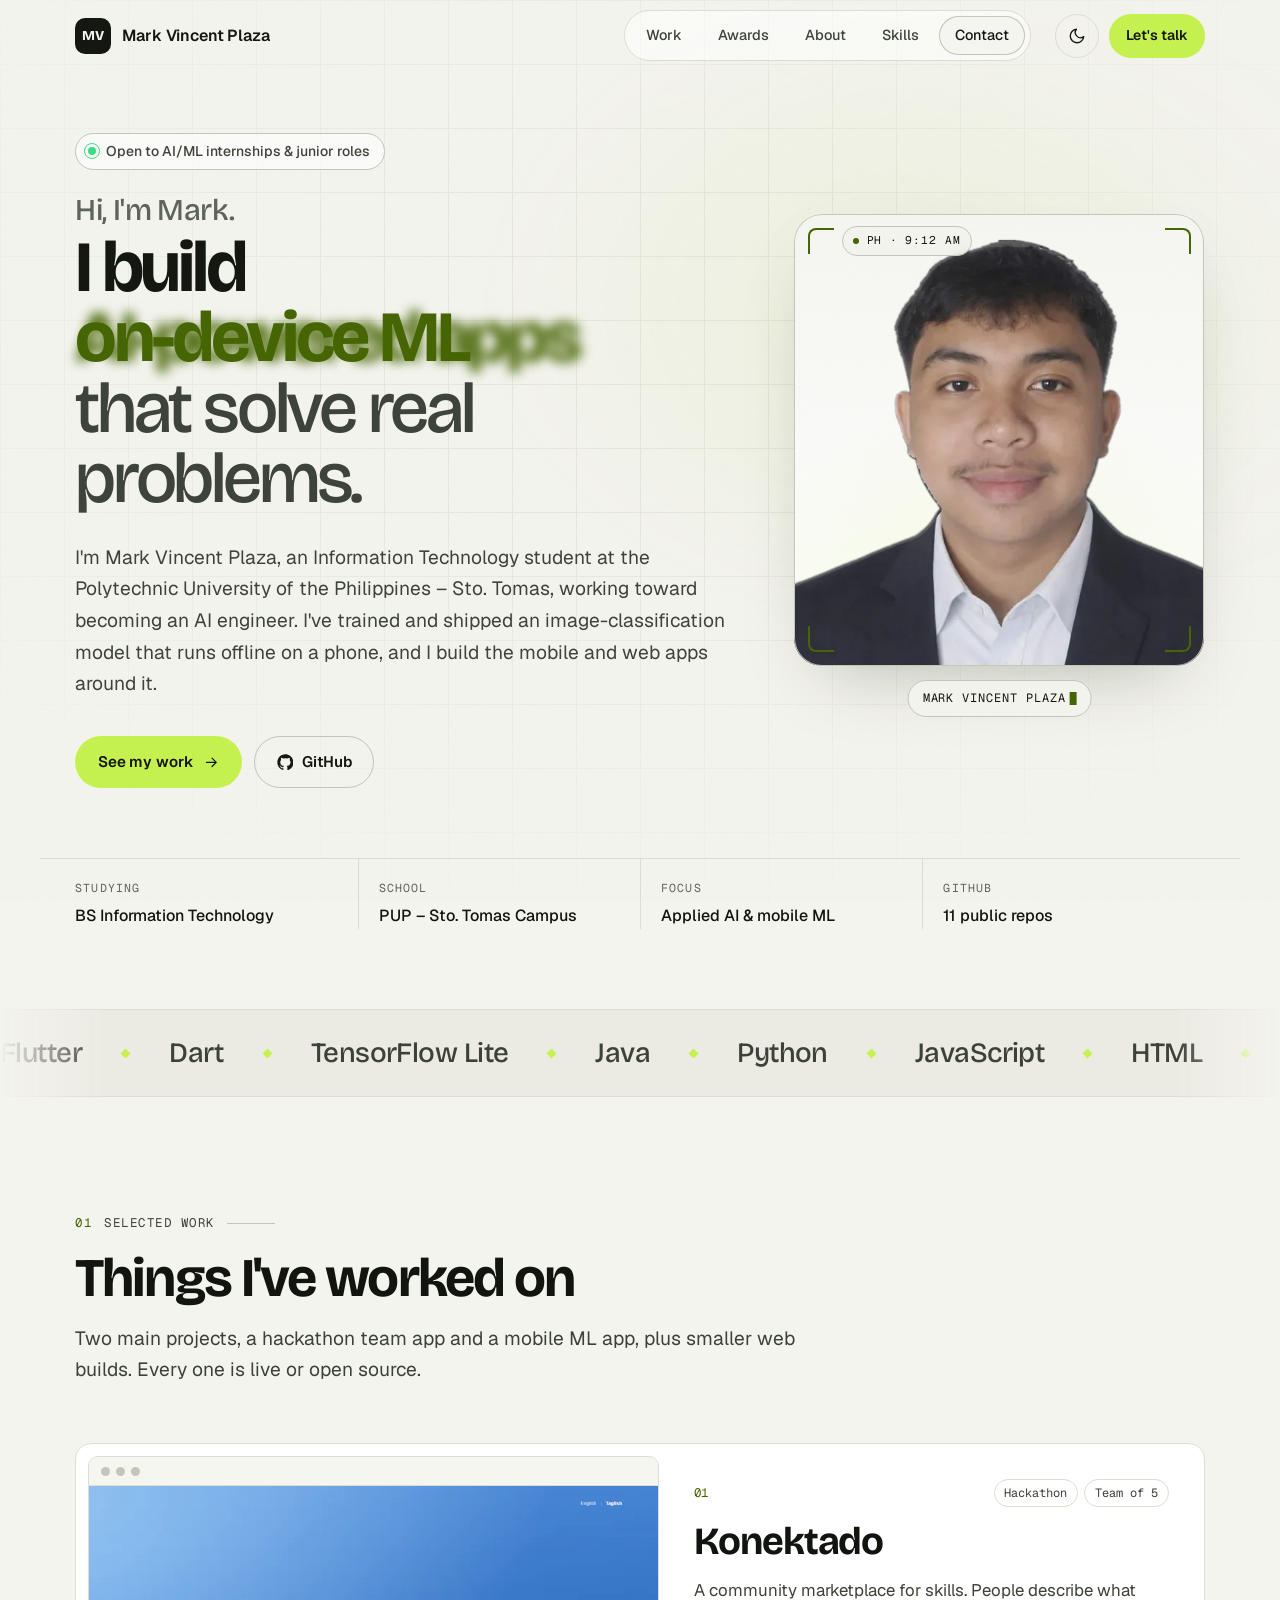
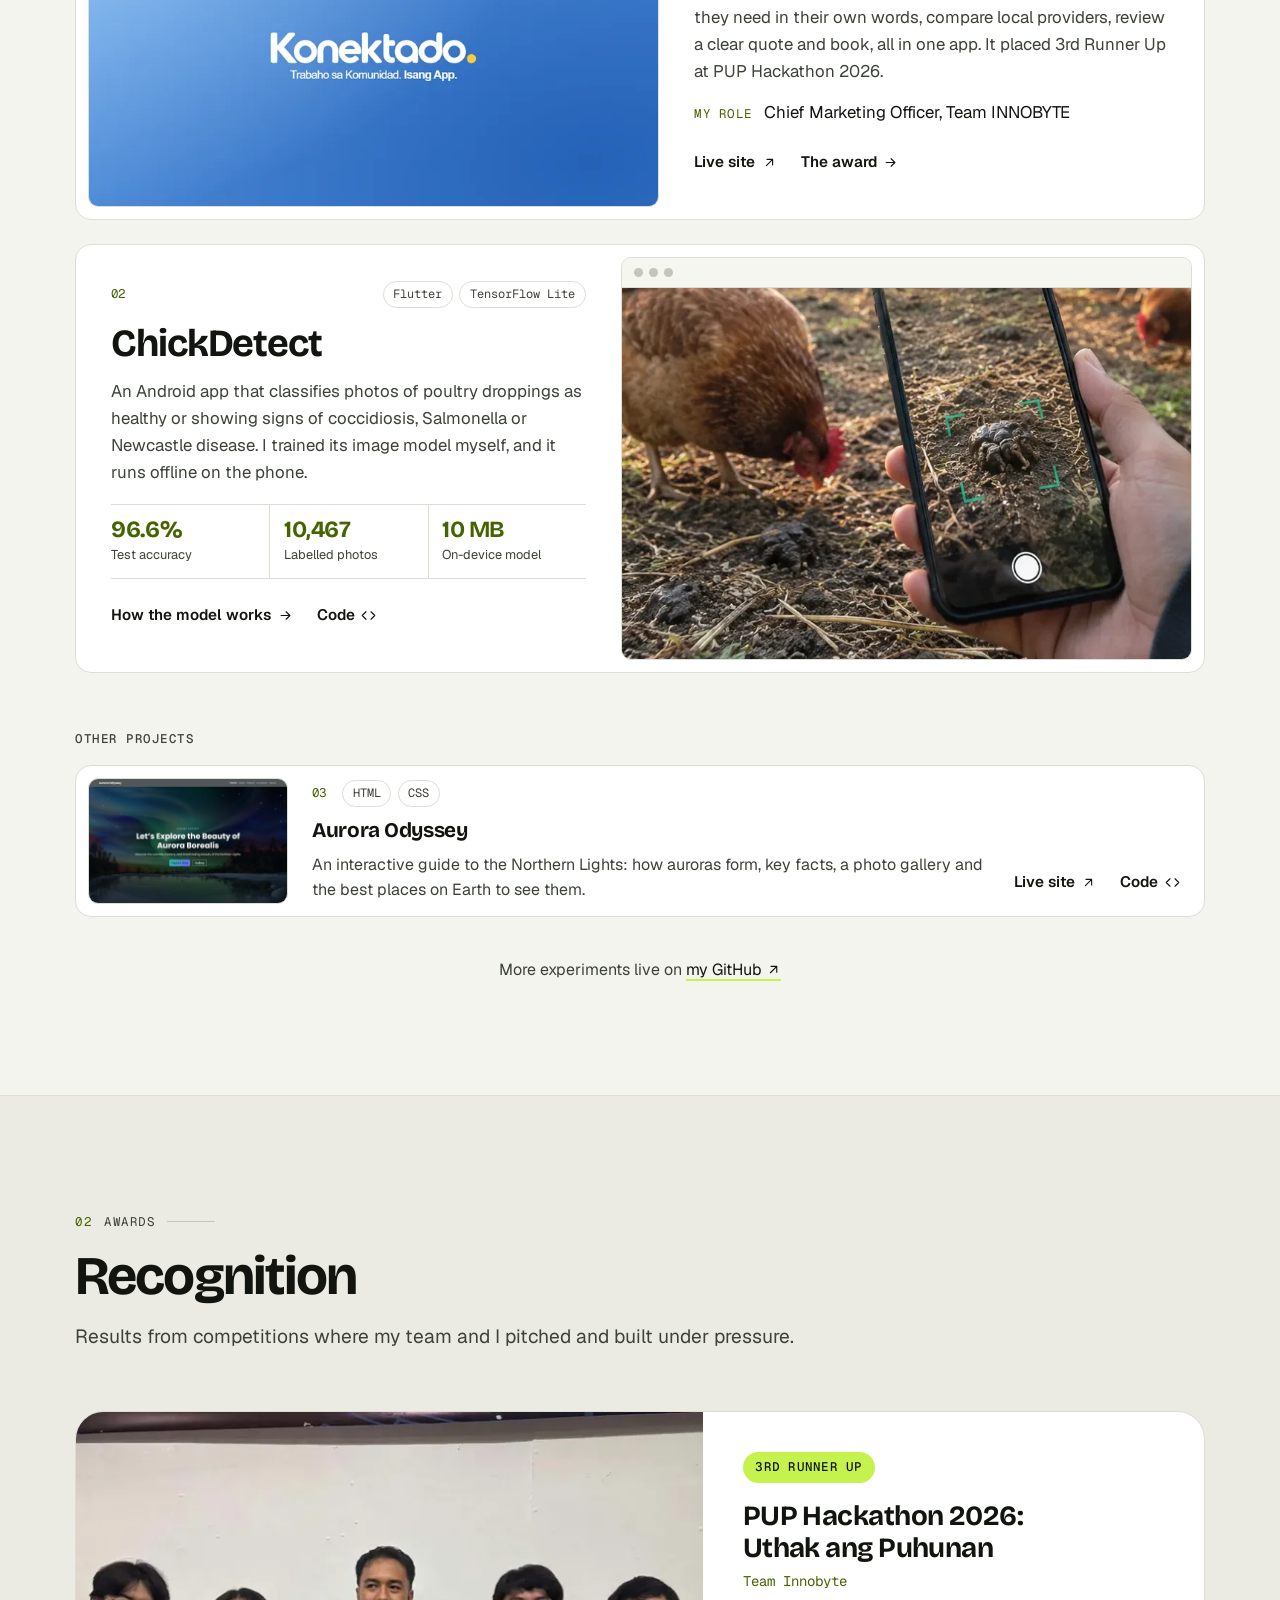
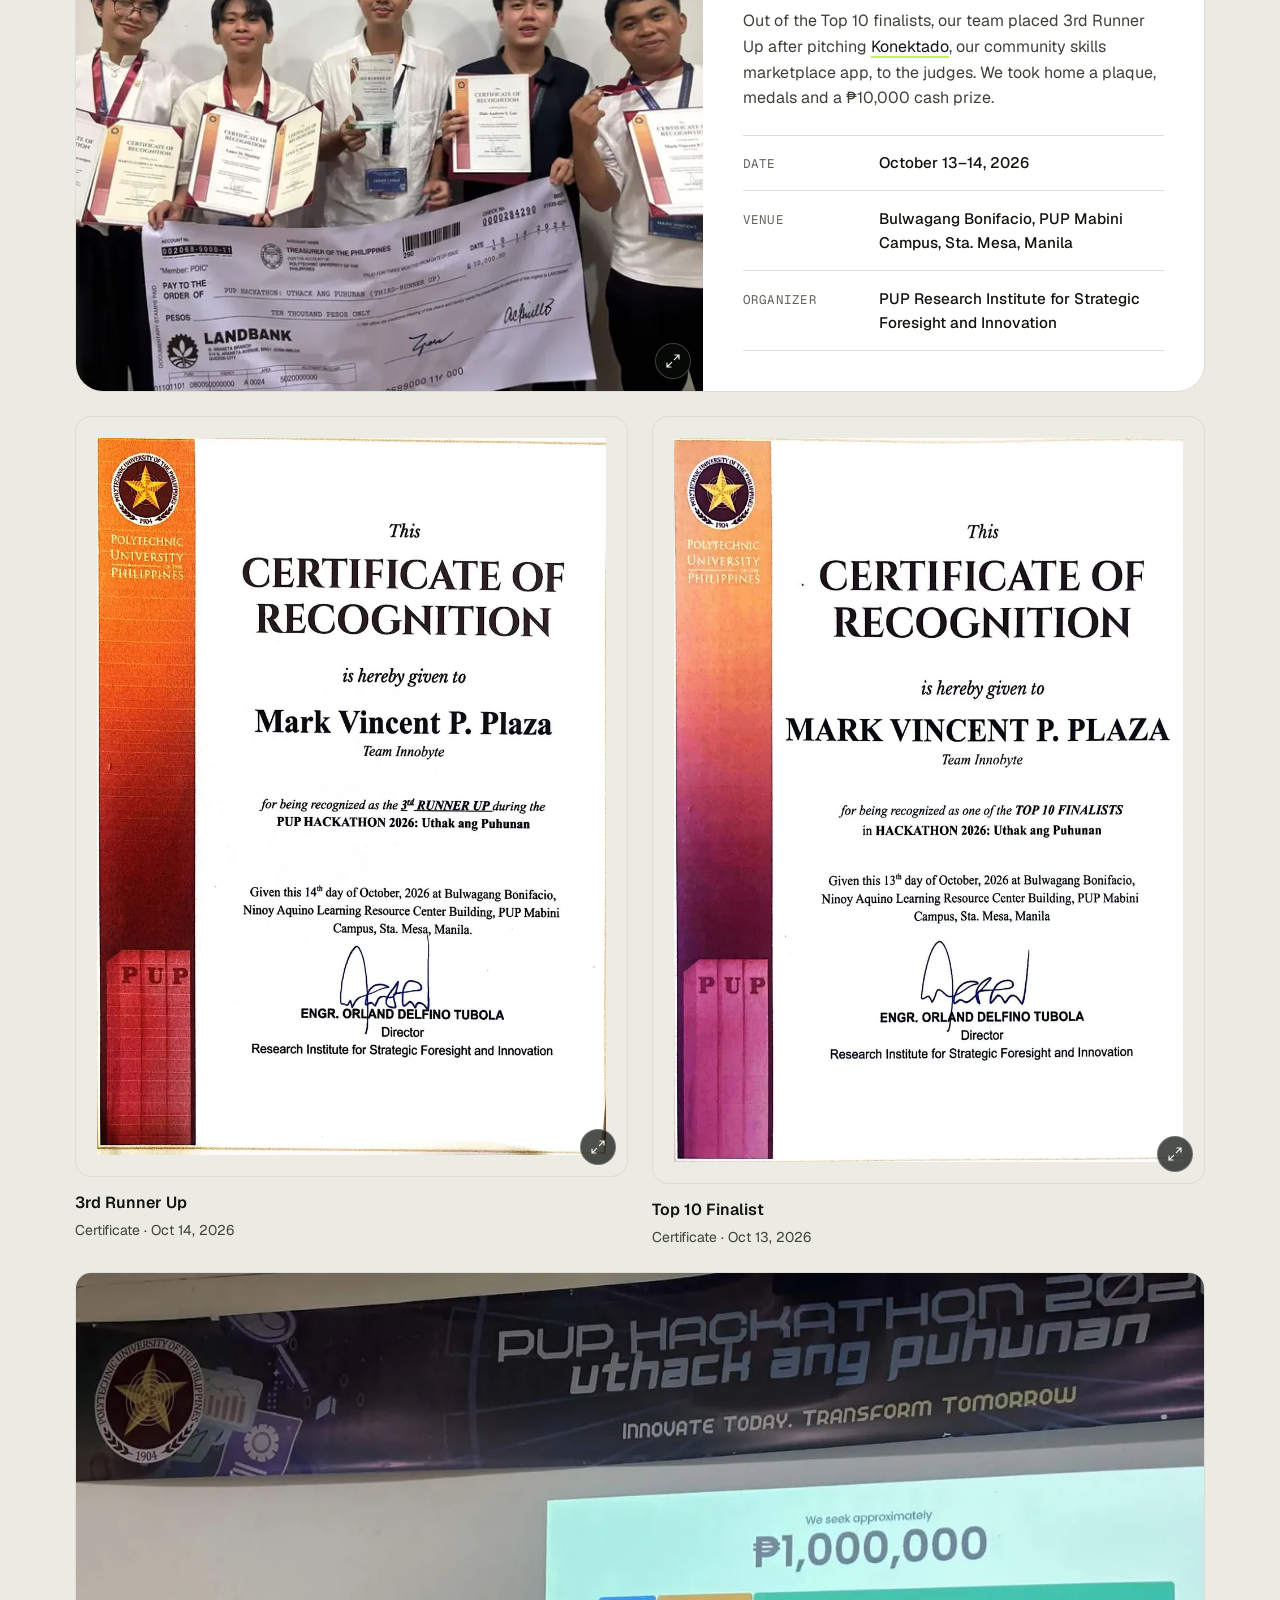
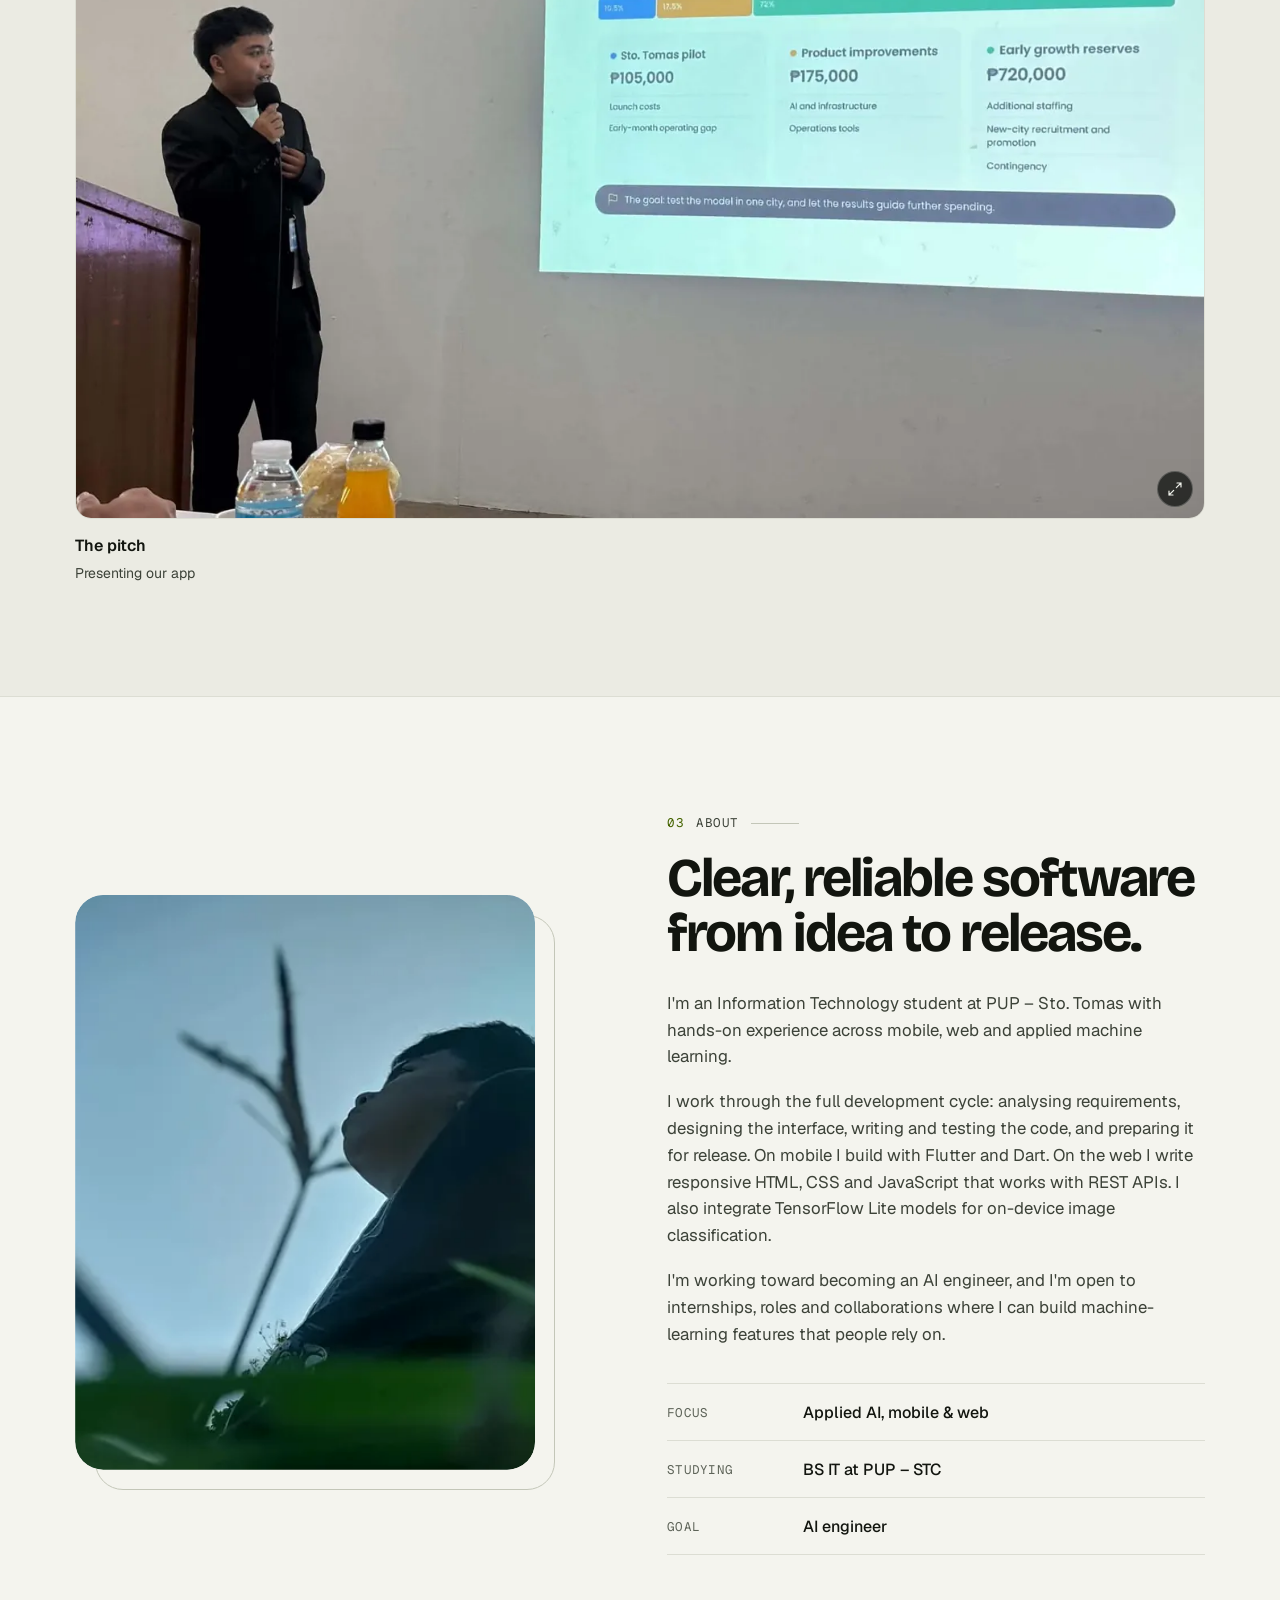
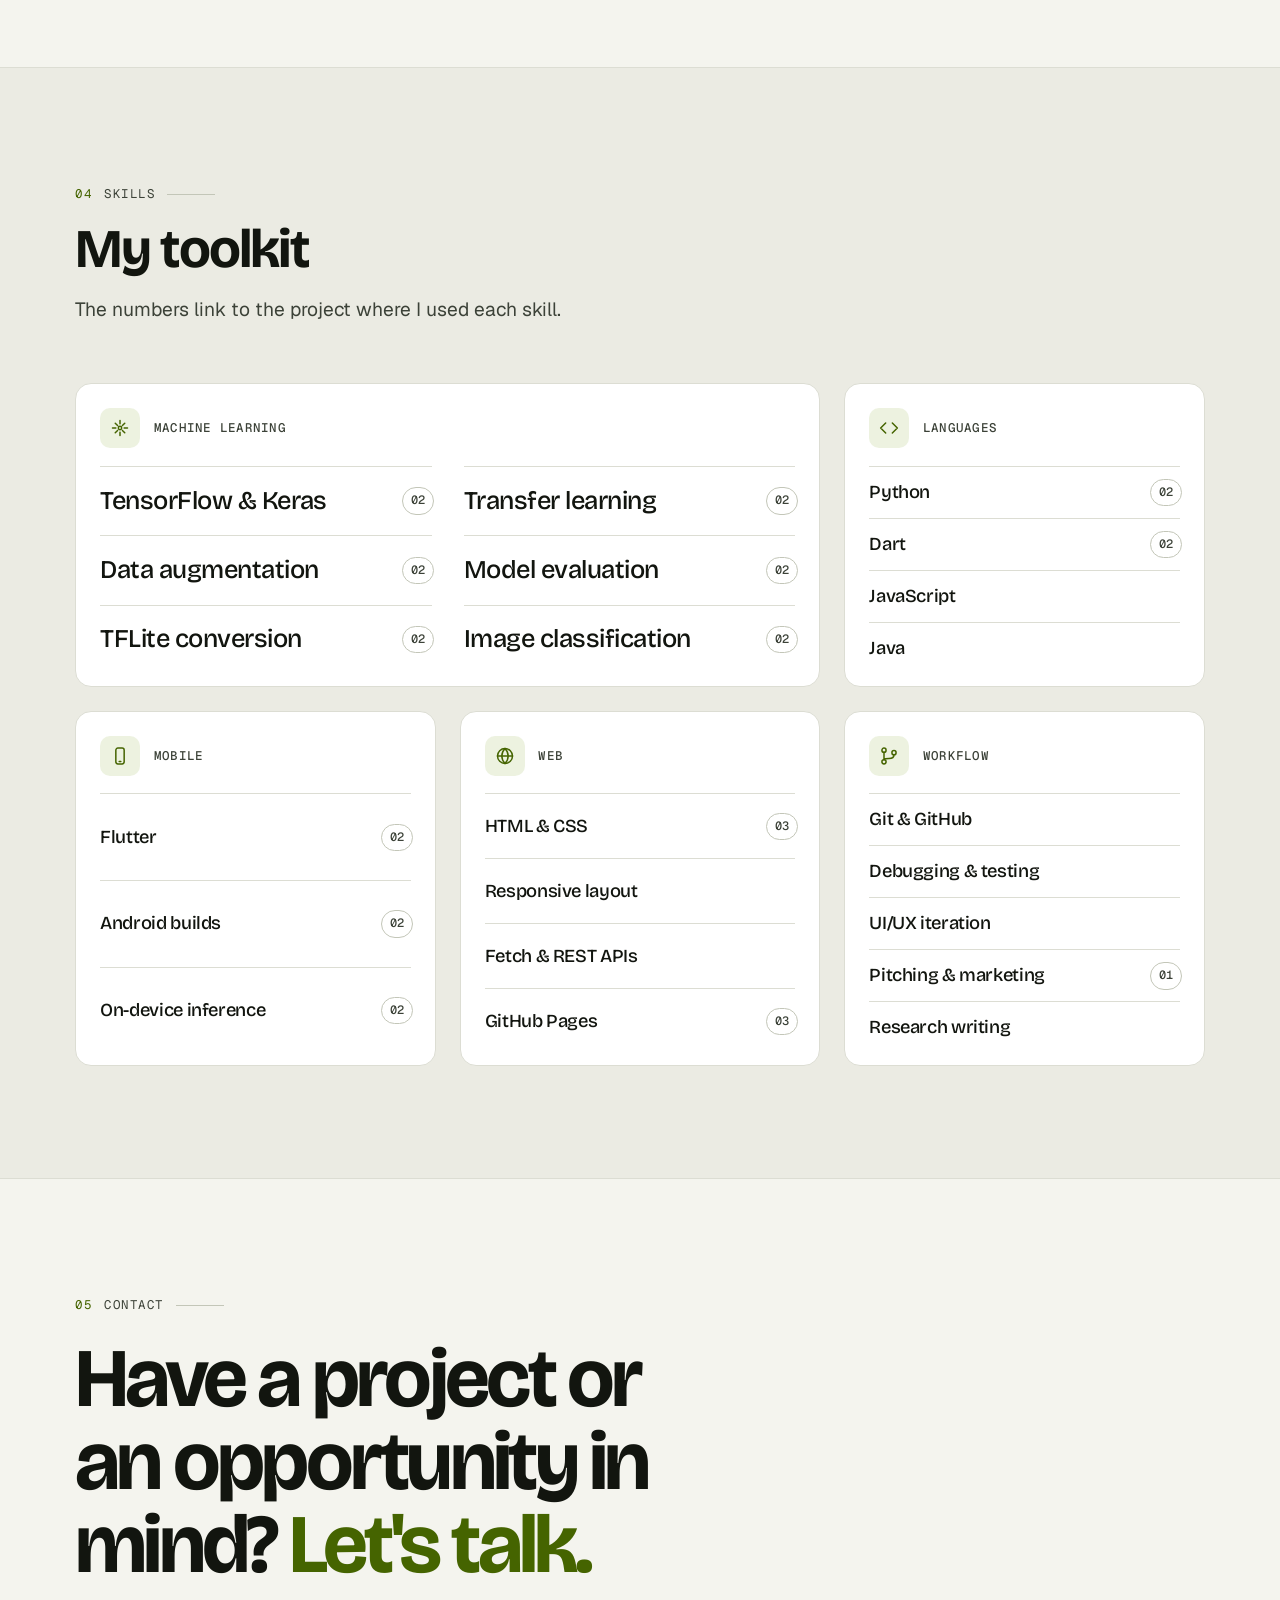
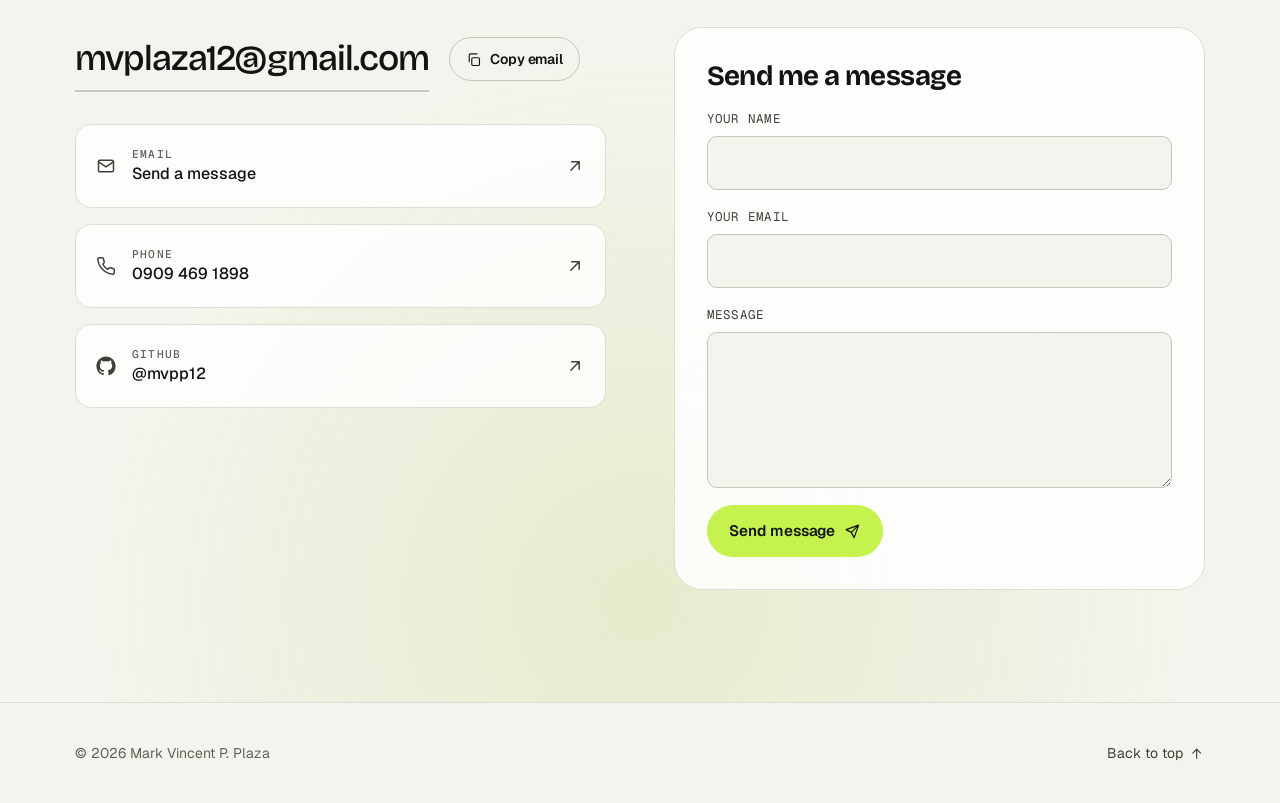
==== commit ea601178: "Move the ChickDetect model details to their own case study page - New chickdetect.html with the app " ====
--- a/index.html
+++ b/index.html
@@ -68,7 +68,7 @@
 
     <link rel="preload" href="assets/fonts/geist-latin.woff2" as="font" type="font/woff2" crossorigin>
     <link rel="preload" href="assets/fonts/bricolage-grotesque-latin.woff2" as="font" type="font/woff2" crossorigin>
-    <link rel="stylesheet" href="styles.css?v=11">
+    <link rel="stylesheet" href="styles.css?v=12">
 </head>
 <body>
 
@@ -267,54 +267,19 @@
                                 <ul class="tags tags--quiet"><li>Flutter</li><li>TensorFlow Lite</li></ul>
                             </div>
                             <h3 class="project__title">ChickDetect</h3>
-                            <p>An Android app that classifies photos of poultry droppings as healthy or showing signs of coccidiosis, Salmonella or Newcastle disease. I trained the image model myself; it runs offline on the phone and scores 96.6% on held-out test images.</p>
+                            <p>An Android app that classifies photos of poultry droppings as healthy or showing signs of coccidiosis, Salmonella or Newcastle disease. I trained its image model myself, and it runs offline on the phone.</p>
+                            <ul class="project__stats">
+                                <li><b>96.6%</b><span>Test accuracy</span></li>
+                                <li><b>10,467</b><span>Labelled photos</span></li>
+                                <li><b>10&nbsp;MB</b><span>On-device model</span></li>
+                            </ul>
                             <div class="project__links">
-                                <a href="#model">How the model works <svg class="ic"><use href="#i-arrow-r"/></svg></a>
+                                <a href="chickdetect.html">How the model works <svg class="ic"><use href="#i-arrow-r"/></svg></a>
                                 <a href="https://github.com/mvpp12/ChickDetect" target="_blank" rel="noopener">Code <svg class="ic"><use href="#i-code"/></svg></a>
                             </div>
                         </div>
                     </article>
-
-                </div>
-
-                <article class="model reveal" id="model" aria-labelledby="model-title">
-                    <header class="model__head">
-                        <p class="model__kicker">Inside ChickDetect</p>
-                        <h3 class="model__title" id="model-title">How the model works</h3>
-                        <p class="model__sub">The image classifier behind ChickDetect: how I trained it and how it performs on photos it never saw.</p>
-                    </header>
-
-                    <div class="model__stats">
-                        <div><b>96.6%</b><span>Test accuracy, all 5 classes</span></div>
-                        <div><b>95.5%</b><span>On the 4 dropping classes</span></div>
-                    </div>
-
-                    <ol class="model__steps">
-                        <li>
-                            <span class="model__step">Data</span>
-                            <p><b>10,467 photos in 5 classes</b>: four kinds of dropping plus &ldquo;not a dropping&rdquo;, so the app can say when a photo is something else. Split 70 / 15 / 15, with copies of the same photo kept in the same split so the test score isn't inflated.</p>
-                        </li>
-                        <li>
-                            <span class="model__step">Model</span>
-                            <p><b>Transfer learning on MobileNetV2</b>, pretrained on ImageNet and used as a frozen feature extractor. I trained a small classification head with dropout, class weights and augmented images (flips, rotations, darker exposures).</p>
-                        </li>
-                        <li>
-                            <span class="model__step">Ship</span>
-                            <p><b>One 10&nbsp;MB TensorFlow Lite file</b> that takes a raw photo and returns five probabilities. Pixel scaling lives inside the model, so the app and the model can't disagree. It runs offline on the phone.</p>
-                        </li>
-                        <li>
-                            <span class="model__step">Test</span>
-                            <p><b>Scored as the exported file</b>, the same one the app runs, on 1,572 held-out test photos.</p>
-                        </li>
-                    </ol>
-
-                    <div class="model__foot">
-                        <div class="project__links">
-                            <a href="https://github.com/mvpp12/ChickDetect/blob/main/training/train_model.py" target="_blank" rel="noopener">Training script <svg class="ic"><use href="#i-code"/></svg></a>
-                            <a href="https://github.com/mvpp12/ChickDetect/blob/main/training/report.txt" target="_blank" rel="noopener">Full test report <svg class="ic"><use href="#i-arrow-ur"/></svg></a>
-                        </div>
-                    </div>
-                </article>
+                </div>
 
                 <div class="others">
                     <h3 class="others__title reveal">Other projects</h3>
@@ -478,12 +443,12 @@
                             <h3>Machine learning</h3>
                         </div>
                         <ul>
-                            <li><span>TensorFlow &amp; Keras</span><span class="skill__used"><a href="#model" title="ChickDetect model" aria-label="ChickDetect model details"><span>02</span></a></span></li>
-                            <li><span>Transfer learning</span><span class="skill__used"><a href="#model" title="ChickDetect model" aria-label="ChickDetect model details"><span>02</span></a></span></li>
-                            <li><span>Data augmentation</span><span class="skill__used"><a href="#model" title="ChickDetect model" aria-label="ChickDetect model details"><span>02</span></a></span></li>
-                            <li><span>Model evaluation</span><span class="skill__used"><a href="#model" title="ChickDetect model" aria-label="ChickDetect model details"><span>02</span></a></span></li>
-                            <li><span>TFLite conversion</span><span class="skill__used"><a href="#model" title="ChickDetect model" aria-label="ChickDetect model details"><span>02</span></a></span></li>
-                            <li><span>Image classification</span><span class="skill__used"><a href="#model" title="ChickDetect model" aria-label="ChickDetect model details"><span>02</span></a></span></li>
+                            <li><span>TensorFlow &amp; Keras</span><span class="skill__used"><a href="chickdetect.html#model" title="ChickDetect model" aria-label="ChickDetect model case study"><span>02</span></a></span></li>
+                            <li><span>Transfer learning</span><span class="skill__used"><a href="chickdetect.html#model" title="ChickDetect model" aria-label="ChickDetect model case study"><span>02</span></a></span></li>
+                            <li><span>Data augmentation</span><span class="skill__used"><a href="chickdetect.html#model" title="ChickDetect model" aria-label="ChickDetect model case study"><span>02</span></a></span></li>
+                            <li><span>Model evaluation</span><span class="skill__used"><a href="chickdetect.html#model" title="ChickDetect model" aria-label="ChickDetect model case study"><span>02</span></a></span></li>
+                            <li><span>TFLite conversion</span><span class="skill__used"><a href="chickdetect.html#model" title="ChickDetect model" aria-label="ChickDetect model case study"><span>02</span></a></span></li>
+                            <li><span>Image classification</span><span class="skill__used"><a href="chickdetect.html#model" title="ChickDetect model" aria-label="ChickDetect model case study"><span>02</span></a></span></li>
                         </ul>
                     </div>
                     <div class="skill reveal spotlight">
@@ -492,7 +457,7 @@
                             <h3>Languages</h3>
                         </div>
                         <ul>
-                            <li><span>Python</span><span class="skill__used"><a href="#model" title="ChickDetect model" aria-label="ChickDetect model details"><span>02</span></a></span></li>
+                            <li><span>Python</span><span class="skill__used"><a href="chickdetect.html#model" title="ChickDetect model" aria-label="ChickDetect model case study"><span>02</span></a></span></li>
                             <li><span>Dart</span><span class="skill__used"><a href="#p-chickdetect" title="ChickDetect" aria-label="Project 02: ChickDetect"><span>02</span></a></span></li>
                             <li><span>JavaScript</span></li>
                             <li><span>Java</span></li>
--- a/styles.css
+++ b/styles.css
@@ -833,10 +833,73 @@
     gap: 1.5rem;
 }
 
+/* ---------- Compact stats inside a project card ---------- */
+
+.project__stats {
+    margin-top: 1.1rem;
+    display: grid;
+    grid-template-columns: repeat(3, minmax(0, 1fr));
+    border-block: 1px solid var(--line);
+}
+.project__stats li { padding: 0.75rem 0.75rem 0.75rem 0; }
+.project__stats li + li { padding-left: 0.85rem; border-left: 1px solid var(--line); }
+.project__stats b {
+    display: block;
+    font-family: var(--font-display);
+    font-size: 1.45rem;
+    font-weight: 700;
+    letter-spacing: -0.02em;
+    line-height: 1.1;
+    color: var(--accent-text);
+}
+.project__stats span { display: block; margin-top: 0.2rem; font-size: 0.8rem; color: var(--text-2); }
+
+/* ---------- Case study page ---------- */
+
+.case { padding-top: calc(var(--nav-h) + clamp(1.5rem, 1rem + 2vw, 3rem)); }
+.case__back {
+    display: inline-flex;
+    align-items: center;
+    gap: 0.35rem;
+    min-height: 44px;
+    font-weight: 600;
+    font-size: 0.95rem;
+    color: var(--text-2);
+    transition: color 0.2s;
+}
+.case__back:hover { color: var(--accent-text); }
+.case__intro {
+    margin-top: 1rem;
+    display: grid;
+    grid-template-columns: minmax(0, 1fr) minmax(0, 1.05fr);
+    gap: clamp(1.5rem, 1rem + 3vw, 3.5rem);
+    align-items: center;
+}
+.case__title {
+    margin-top: 0.9rem;
+    font-family: var(--font-display);
+    font-size: var(--fs-display);
+    font-weight: 800;
+    letter-spacing: -0.045em;
+    line-height: 0.95;
+}
+.case__lead { margin-top: 1.1rem; max-width: 52ch; font-size: var(--fs-lead); color: var(--text-2); }
+.case__copy .tags { margin-top: 1.25rem; }
+.case__copy .project__links { padding-top: 0.75rem; }
+.case__media {
+    margin: 0;
+    border-radius: var(--r-md);
+    overflow: hidden;
+    border: 1px solid var(--line);
+    background: var(--surface-2);
+    box-shadow: var(--shadow-lg);
+}
+.case__media img { aspect-ratio: 16 / 10; width: 100%; object-fit: cover; filter: brightness(var(--img-dim)); }
+
 /* ---------- ChickDetect model case study ---------- */
 
 .model {
-    margin-top: 1.5rem;
+    margin-top: clamp(2.5rem, 2rem + 2vw, 3.5rem);
     padding: clamp(1.5rem, 1rem + 2vw, 2.5rem);
     border: 1px solid var(--line);
     border-radius: var(--r-lg);
@@ -873,11 +936,13 @@
     counter-increment: step;
     display: grid;
     grid-template-columns: 2.5rem minmax(0, 1fr);
-    column-gap: 0.75rem;
+    grid-template-rows: 2.5rem auto;
+    column-gap: 0.85rem;
+    align-content: start;
 }
 .model__steps li::before {
     content: counter(step, decimal-leading-zero);
-    grid-row: span 2;
+    grid-row: 1;
     display: grid;
     place-items: center;
     width: 2.5rem;
@@ -889,14 +954,15 @@
     font-size: 0.8rem;
 }
 .model__step {
+    grid-row: 1;
+    align-self: center;
     font-family: var(--font-mono);
     font-size: var(--fs-mono);
     text-transform: uppercase;
     letter-spacing: 0.1em;
     color: var(--text-2);
-    align-self: end;
-}
-.model__steps p { margin-top: 0.2rem; color: var(--text-2); }
+}
+.model__steps p { grid-column: 2; margin-top: 0.15rem; color: var(--text-2); }
 .model__steps b { color: var(--text); font-weight: 600; }
 
 .model__stats { margin-top: 1.75rem; display: grid; grid-template-columns: repeat(2, minmax(0, 16rem)); gap: 1rem; }
@@ -1609,6 +1675,7 @@
     .contact__list { grid-template-columns: 1fr; }
     .contact__grid { grid-template-columns: 1fr; }
     .model__steps { grid-template-columns: 1fr; }
+    .case__intro { grid-template-columns: 1fr; }
     .other { grid-template-columns: 180px minmax(0, 1fr); }
     .other__links { grid-column: 2; }
 }
